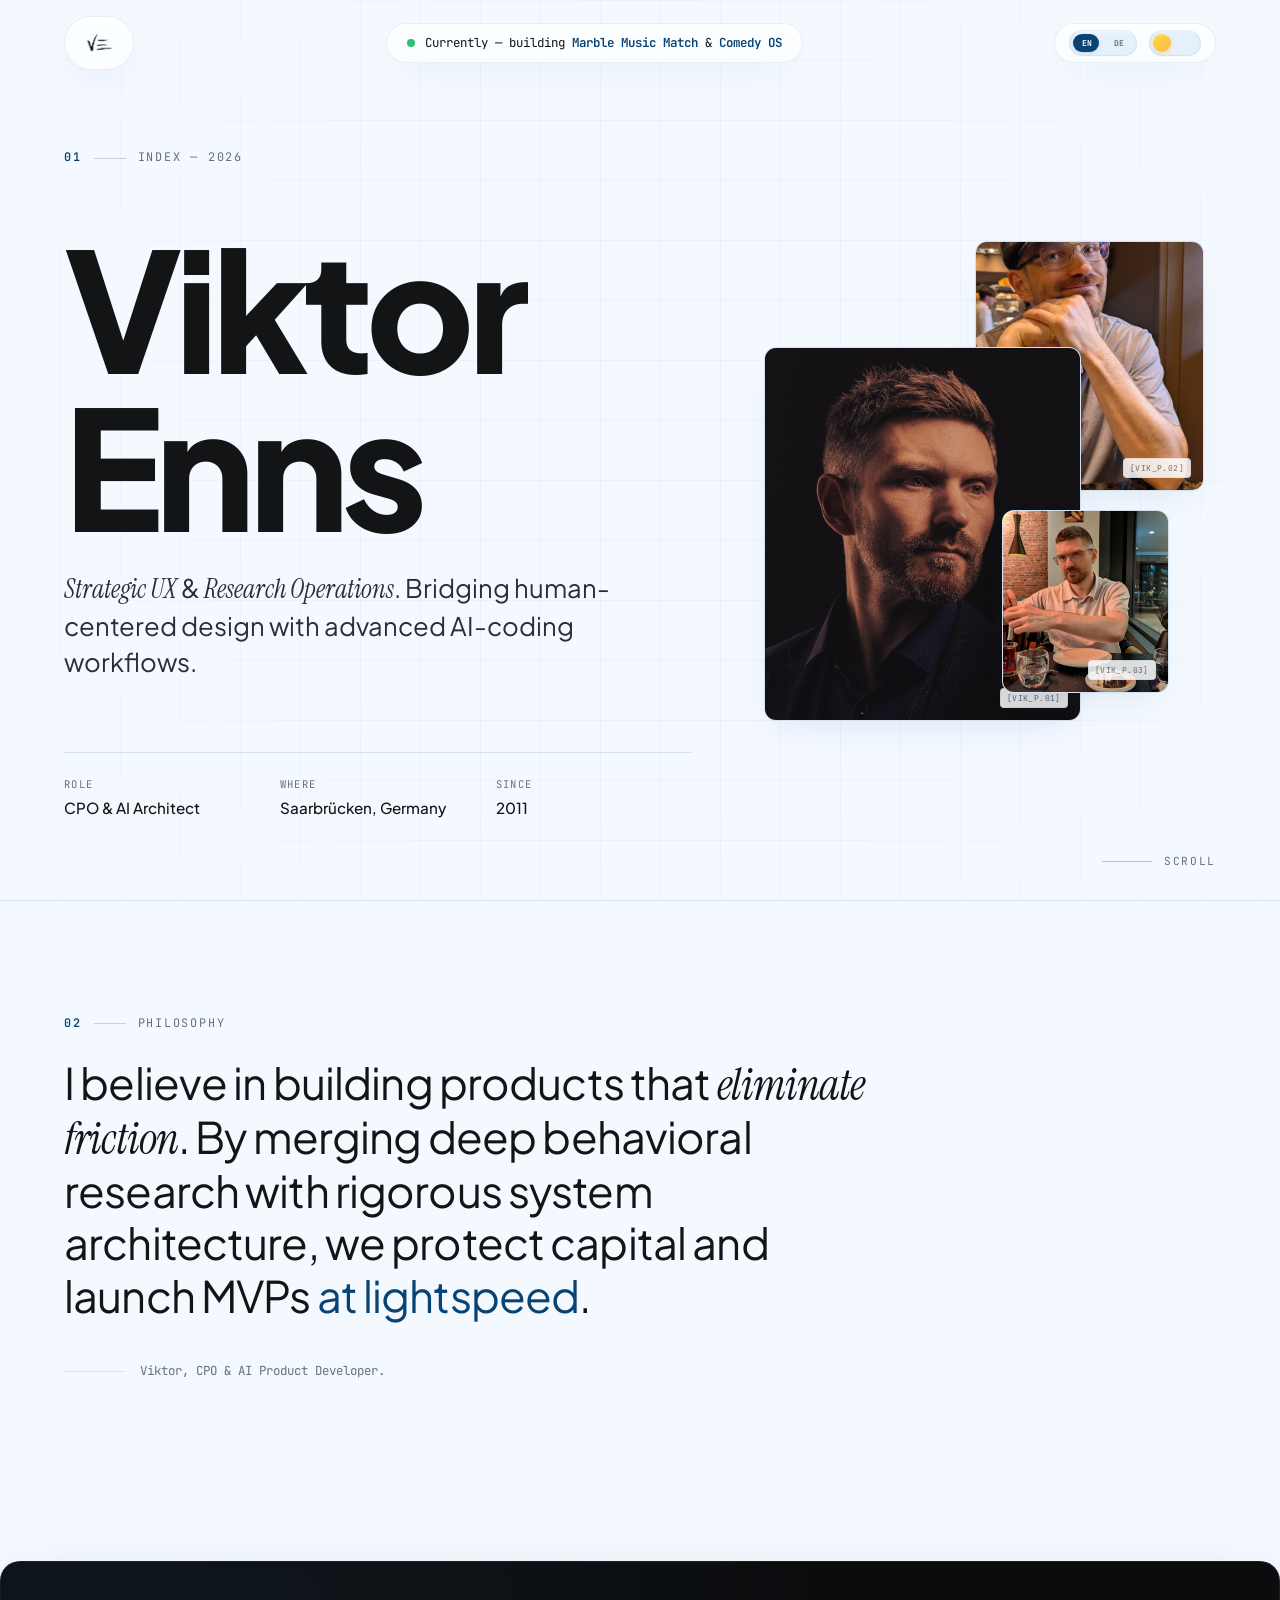
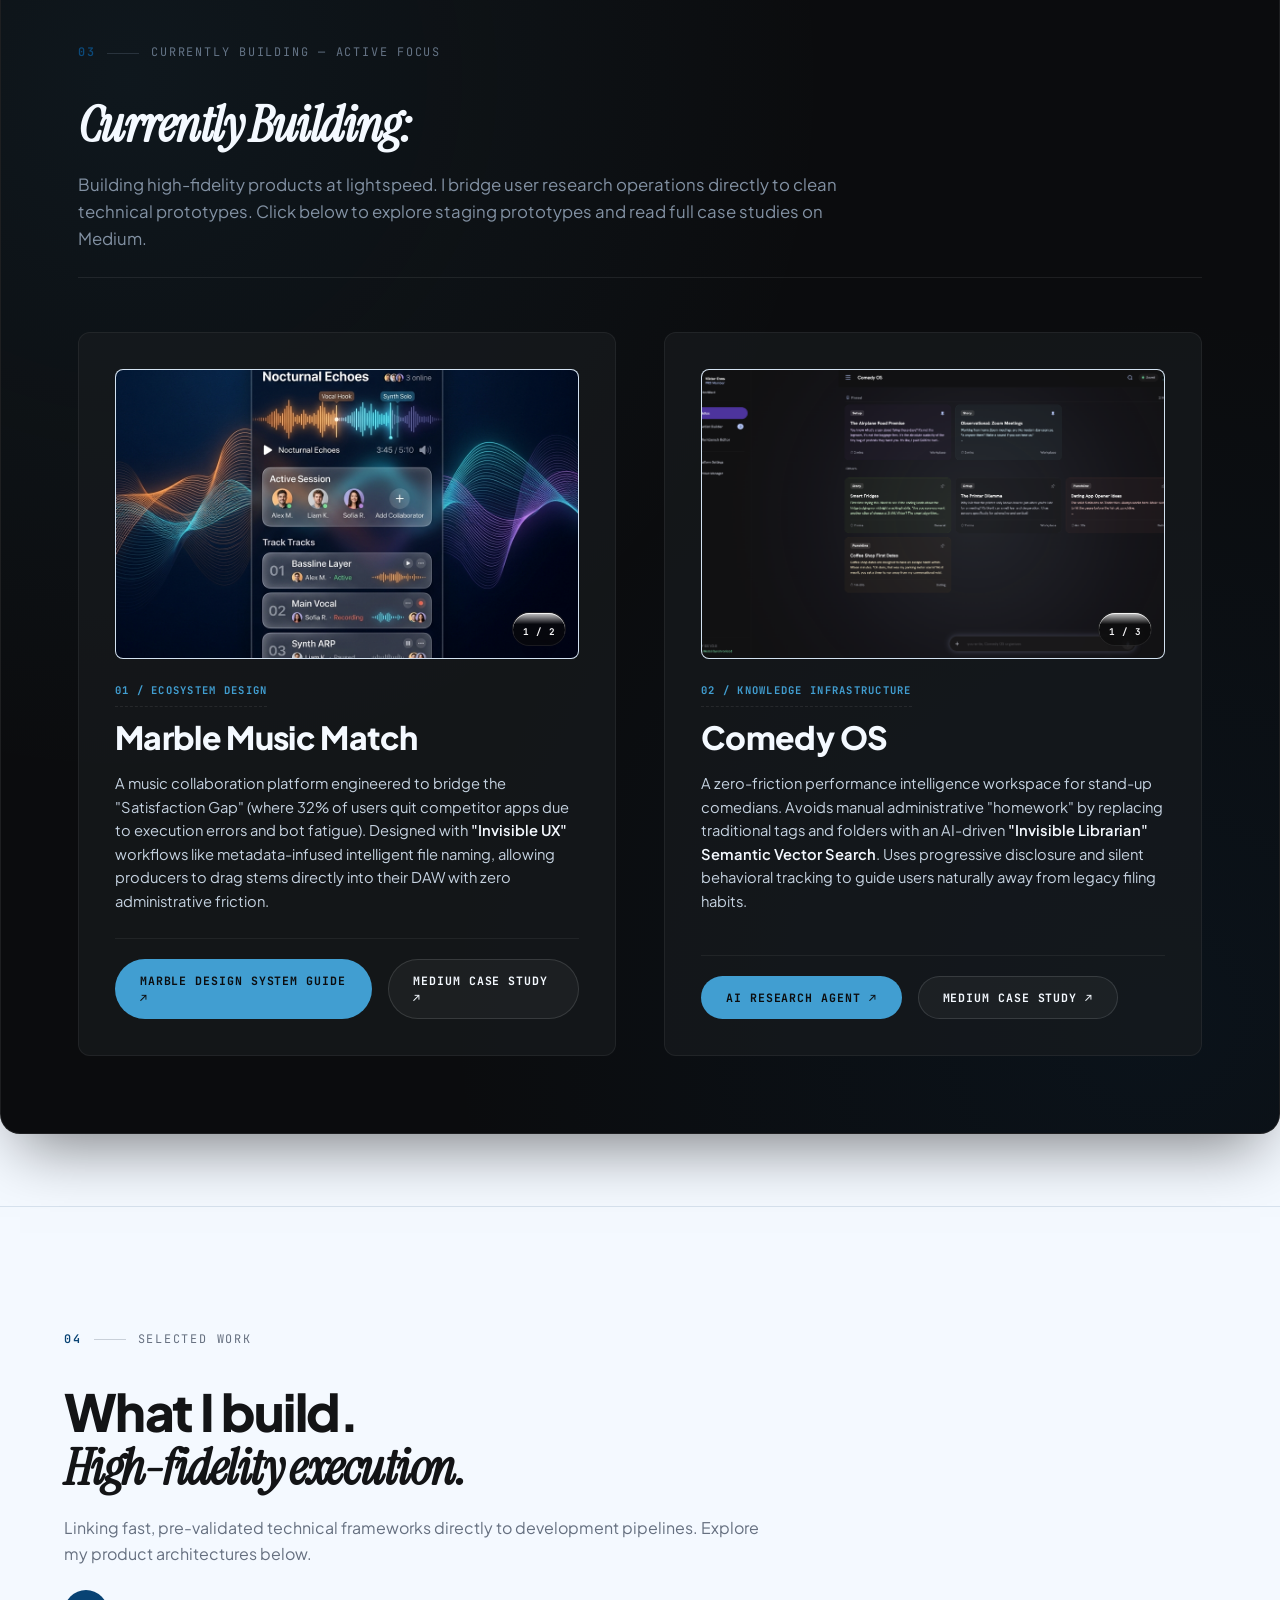
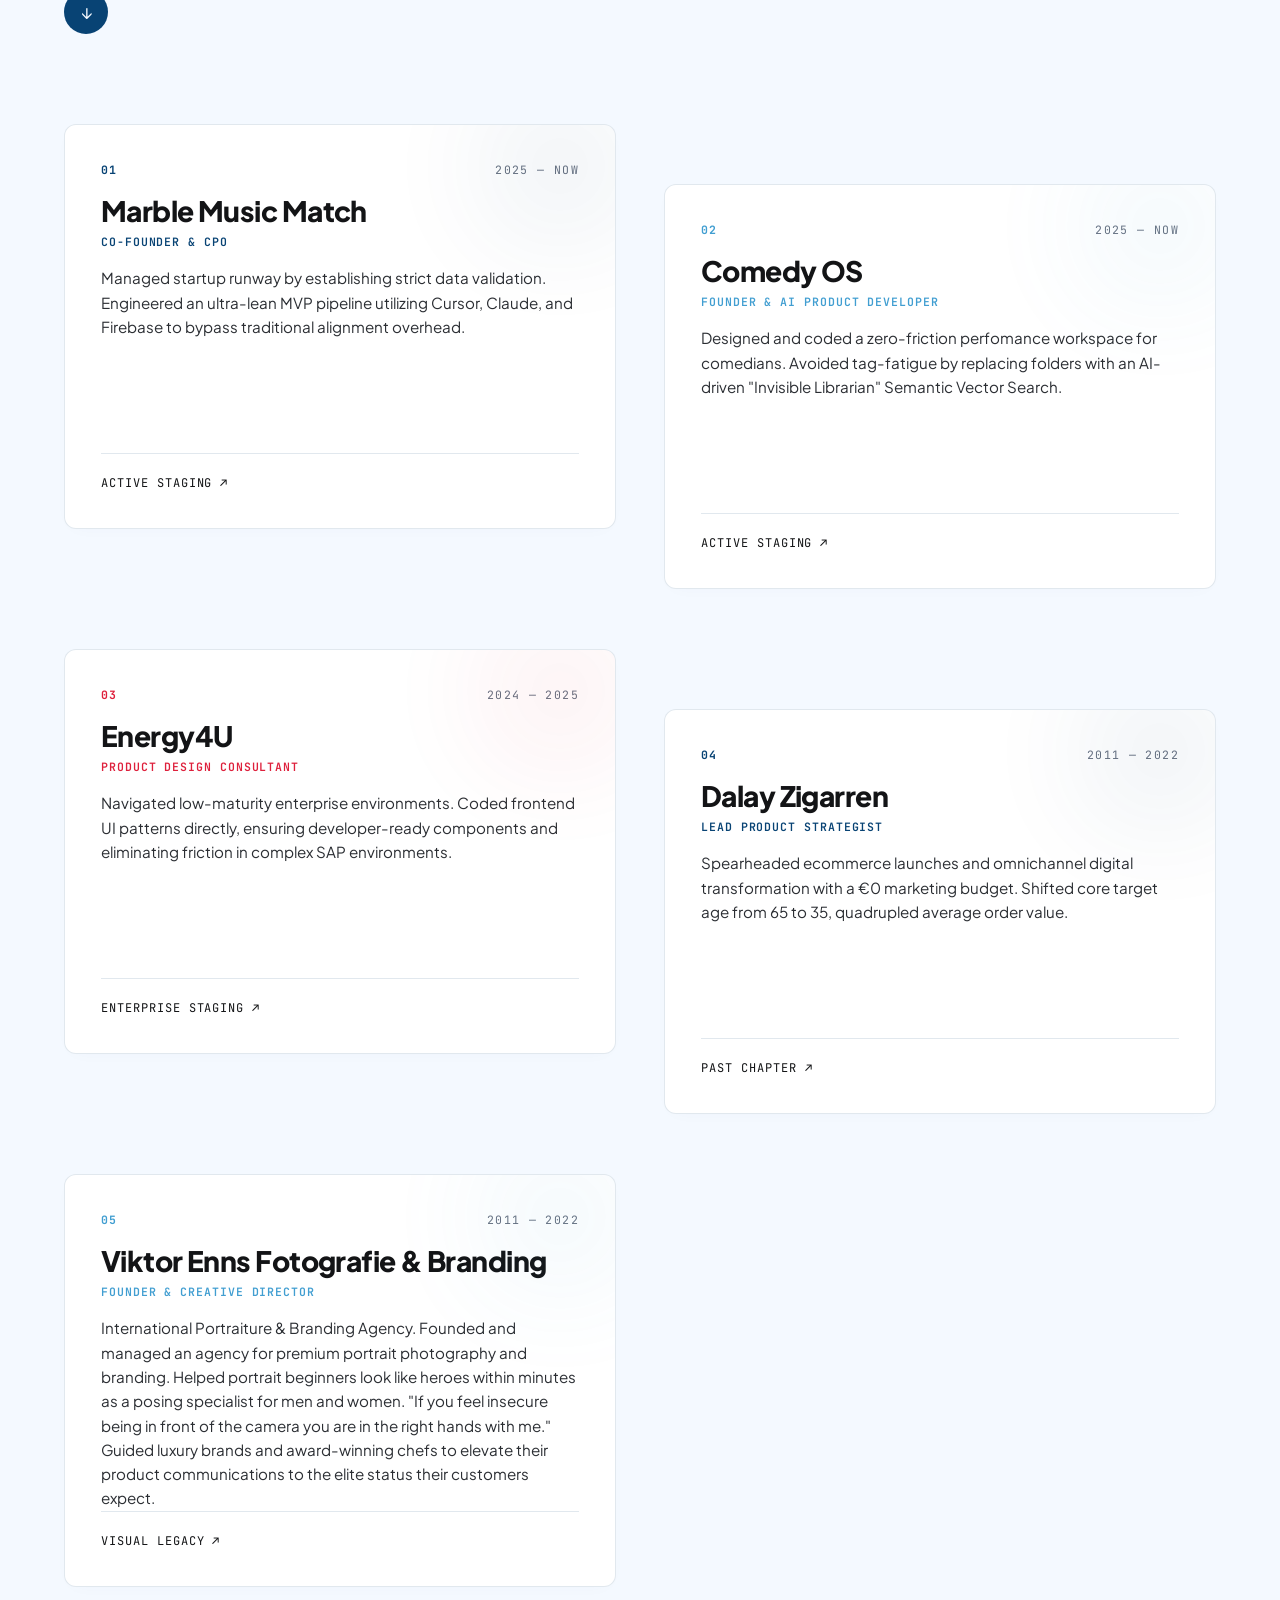
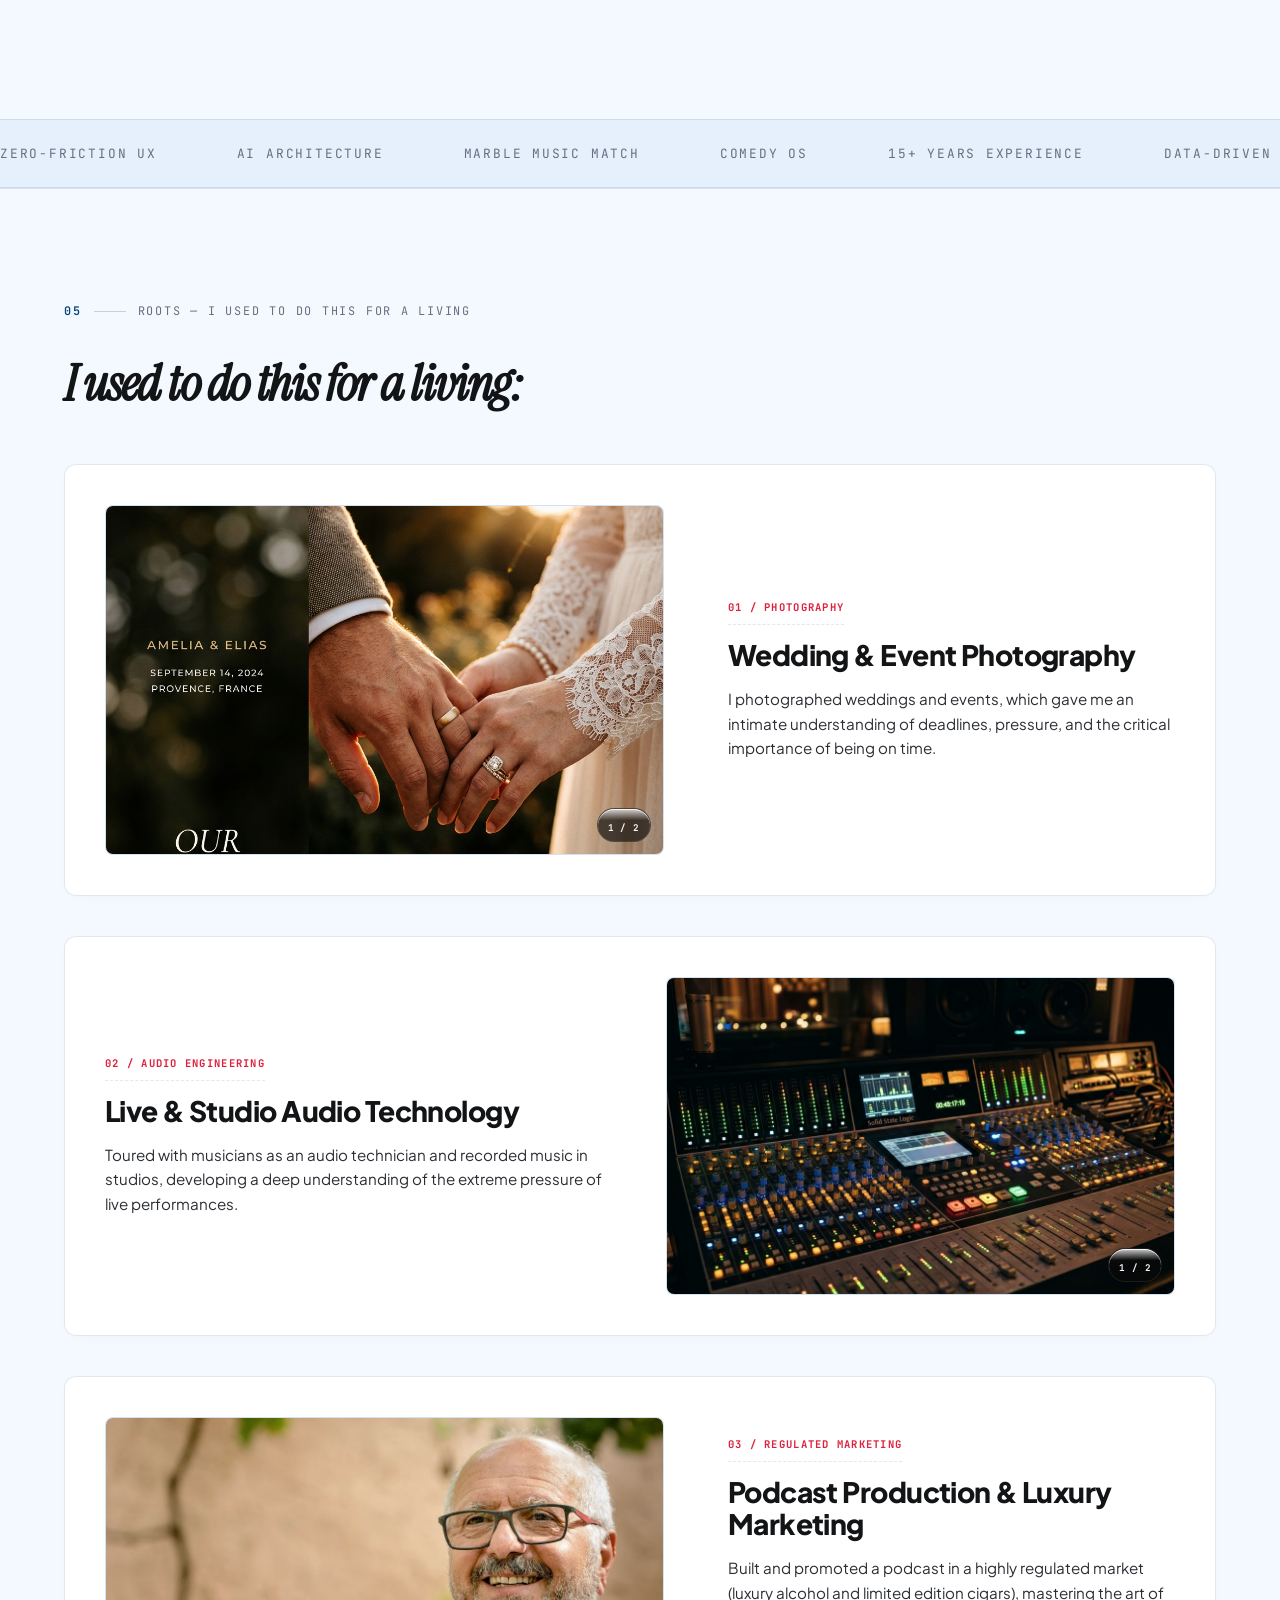
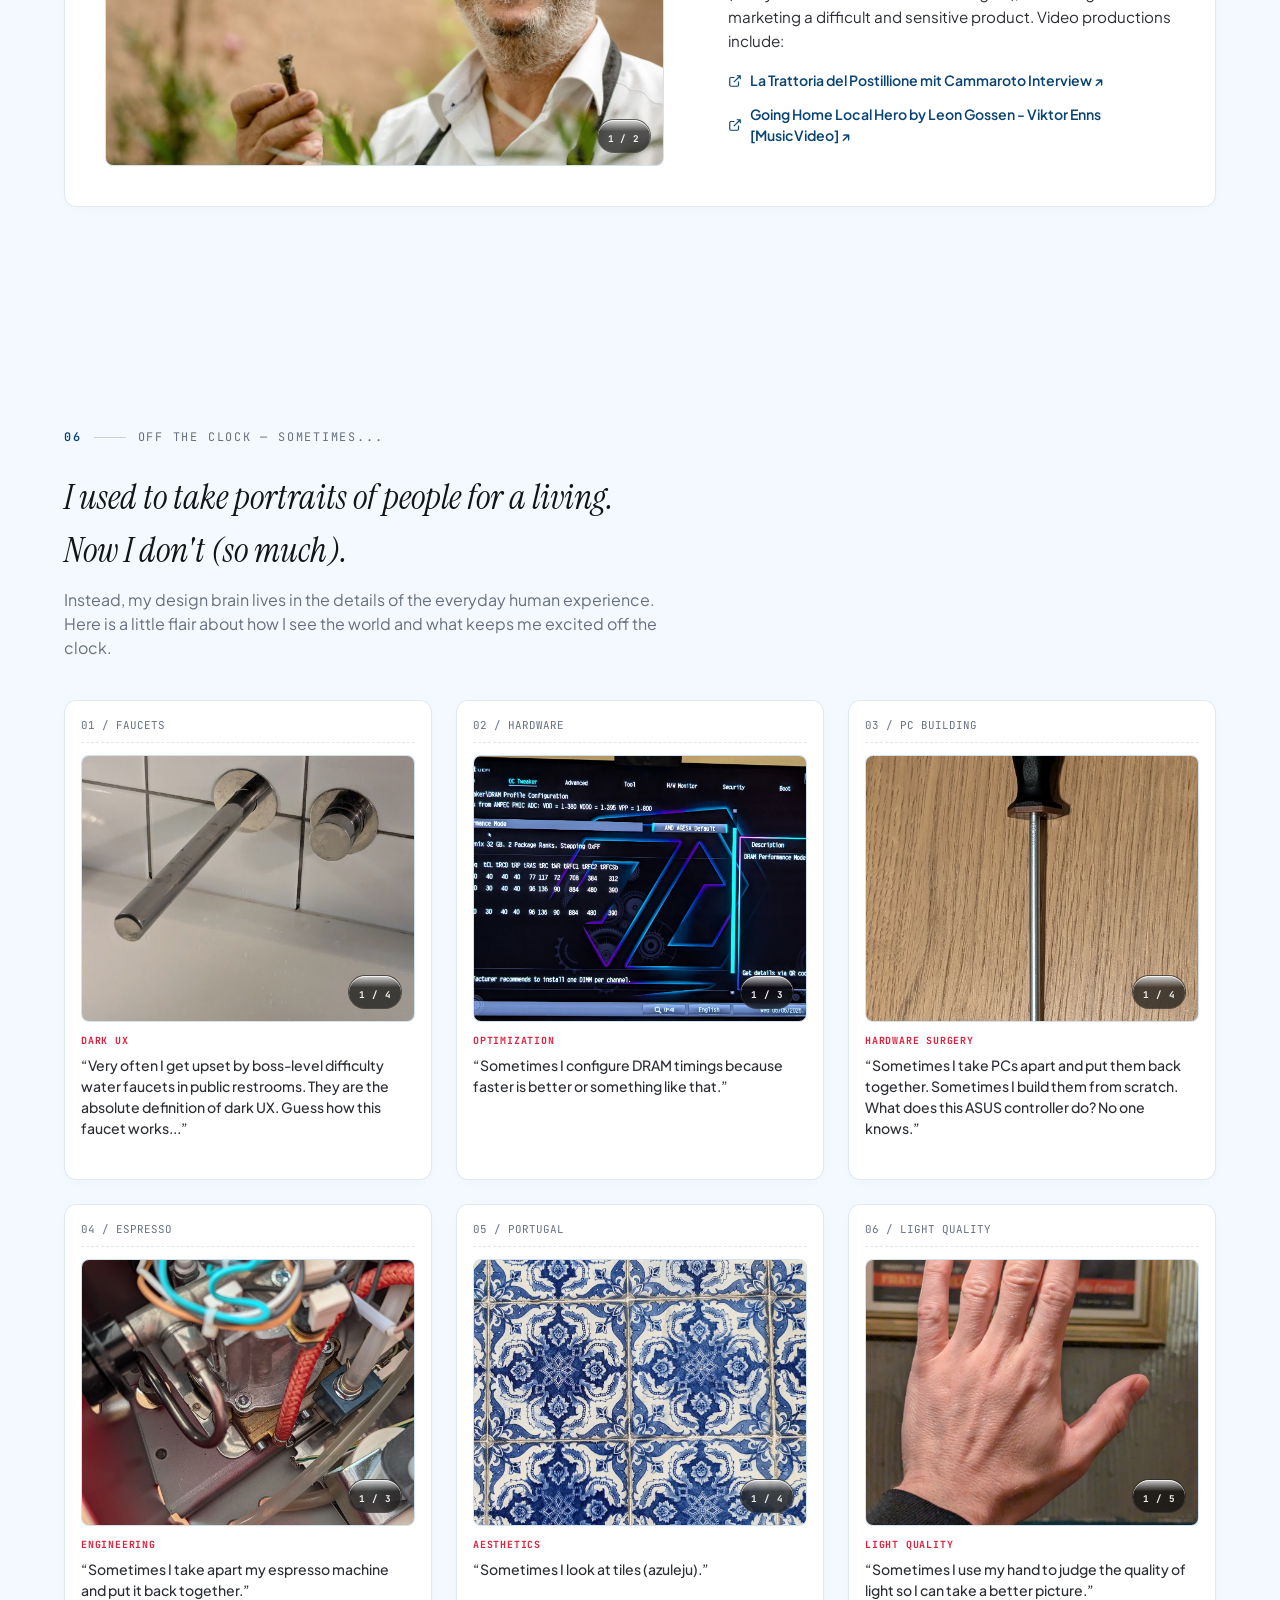
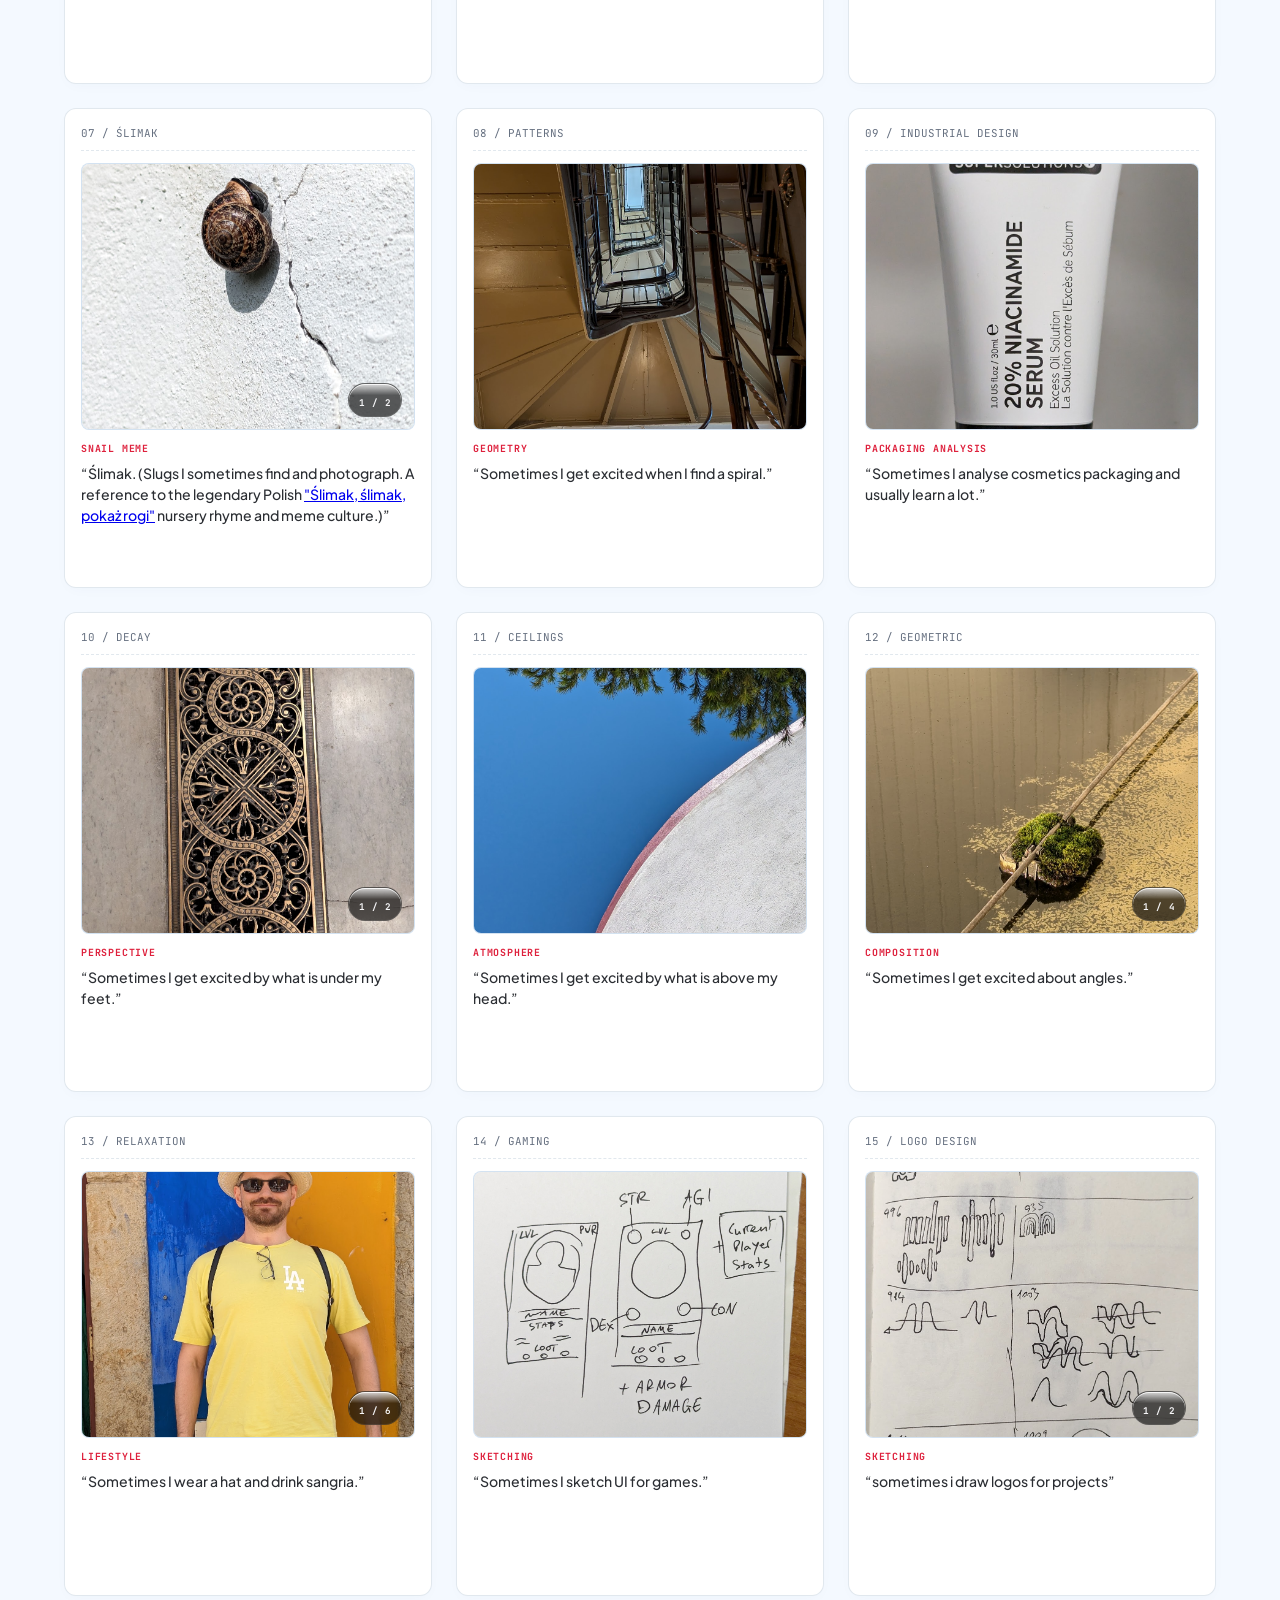
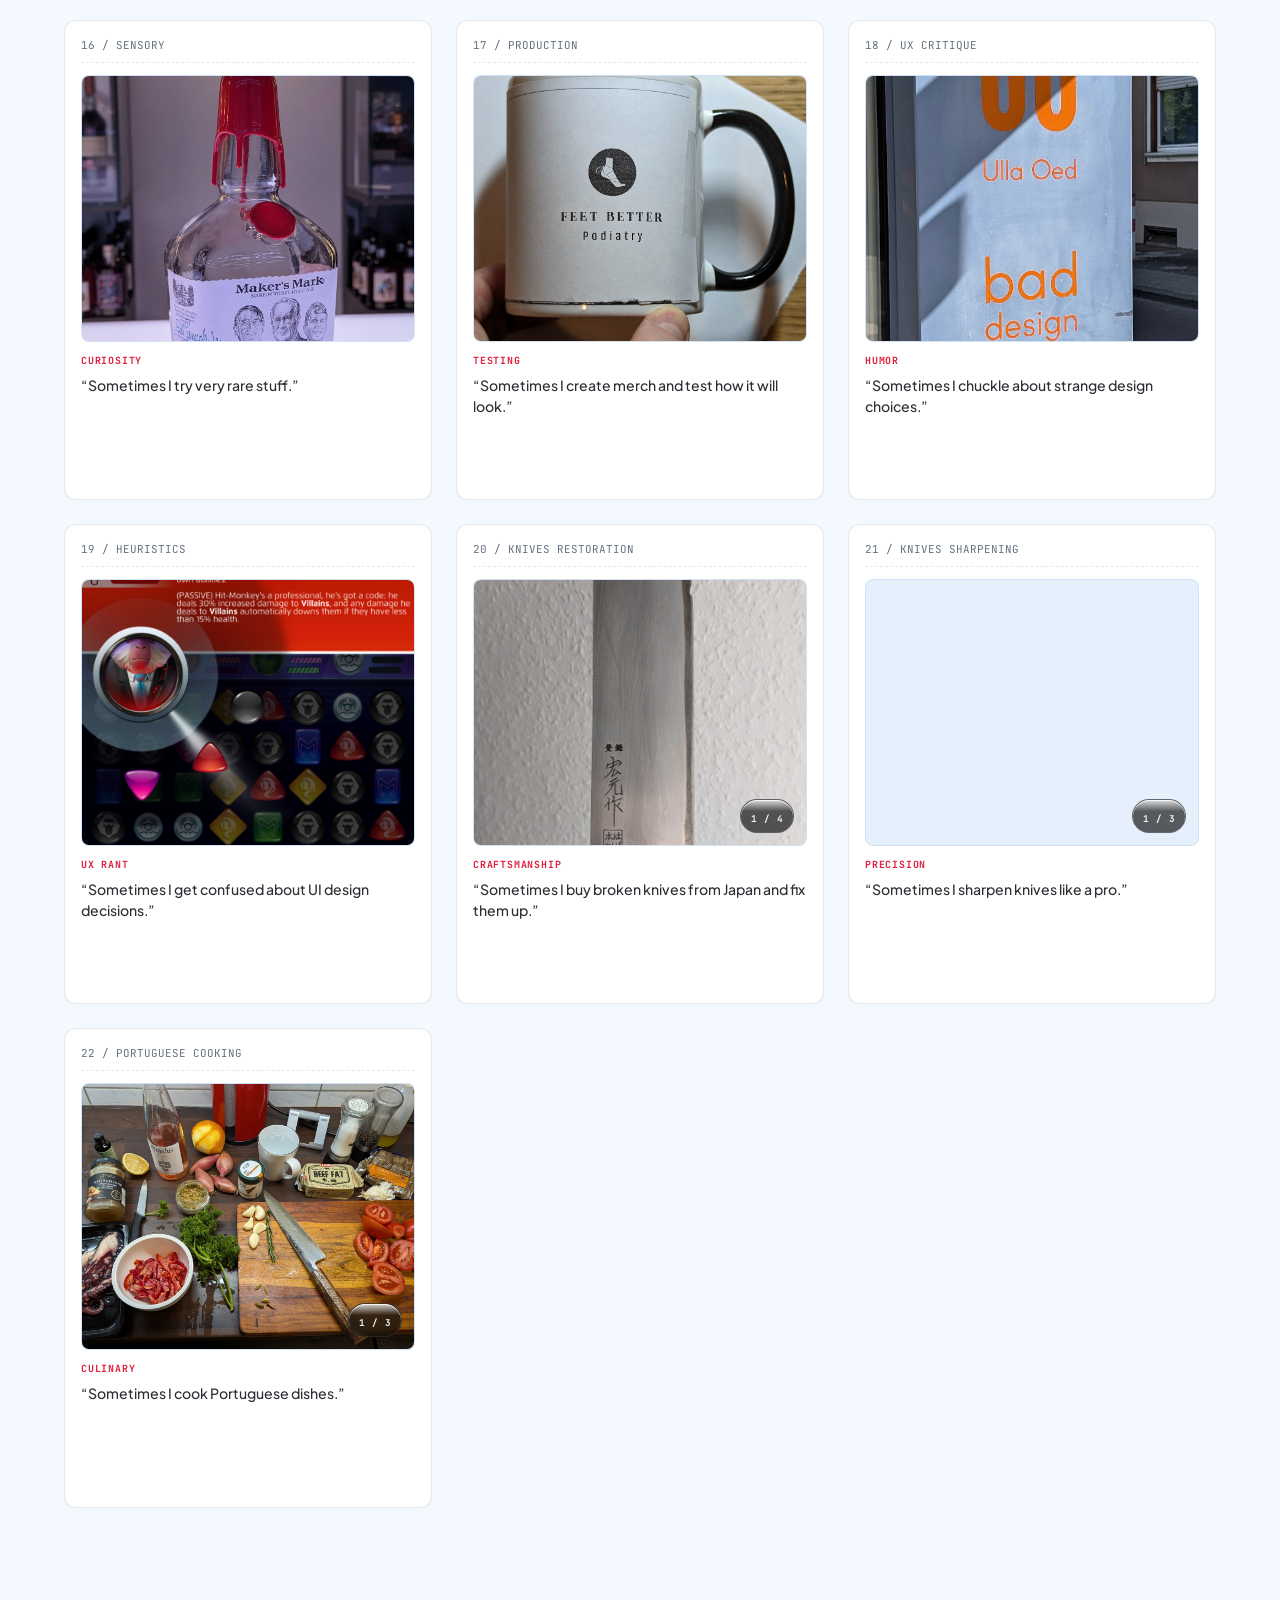
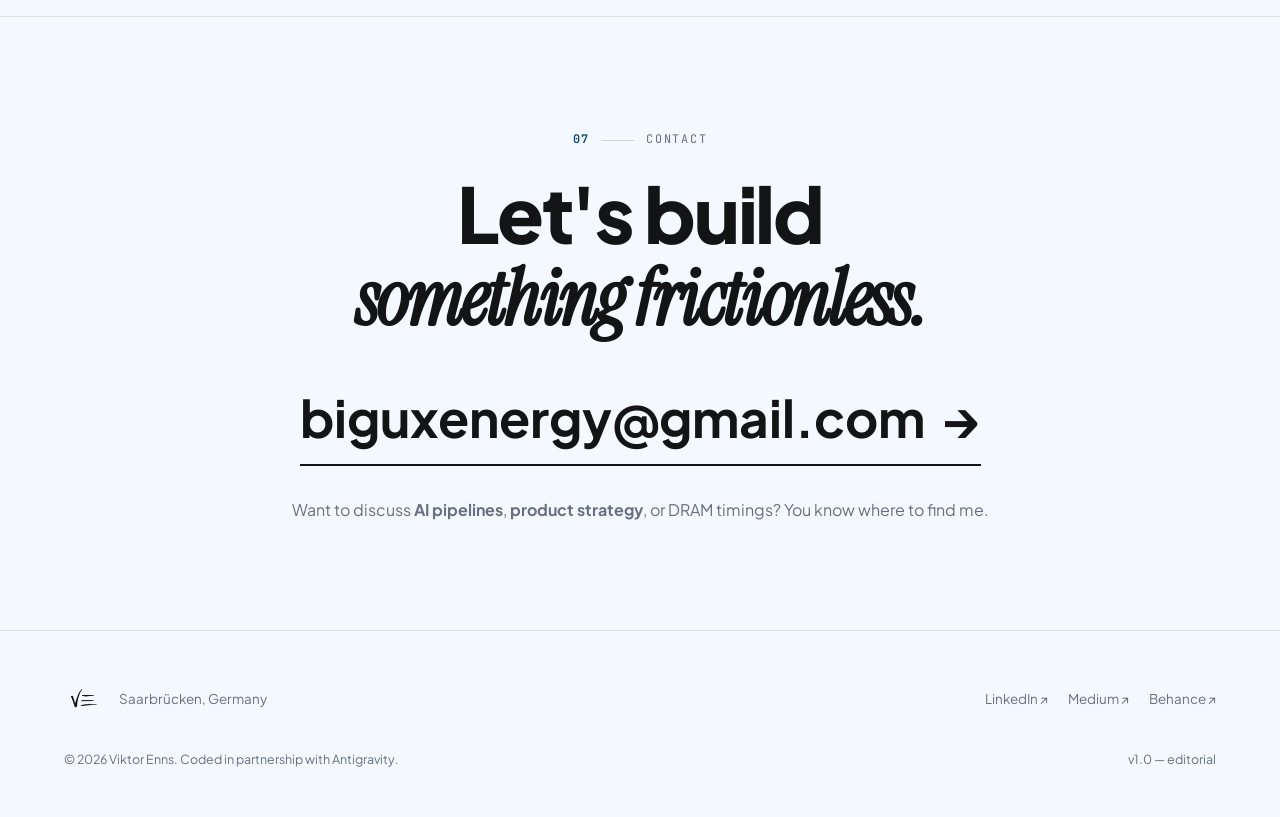
==== index.html @ febd8056 "feat: add Comedy OS UI previews, update Podcasting card, split gaming/logo cards, and configure resp" ====
<!DOCTYPE html>
<html lang="en" data-theme="light" data-lang="en">
<head>
    <meta charset="UTF-8">
    <meta name="viewport" content="width=device-width, initial-scale=1.0">

    <!-- SEO Best Practices -->
    <title>Viktor Enns — Senior Product Strategist & AI Architect</title>
    <meta name="title" content="Viktor Enns — Senior Product Strategist & AI Architect">
    <meta name="description" content="Viktor Enns — Co-founder & CPO of Marble Music Match, Founder of Comedy OS. Bridging human-centered design with advanced AI-coding workflows in Germany.">
    <meta name="keywords" content="Viktor Enns, Marble Music Match, Comedy OS, Product CPO, AI Architect, UX Research, Design Strategy, Saarbrücken">
    <meta name="author" content="Viktor Enns">
    <meta name="robots" content="index, follow">

    <!-- Canonical Link -->
    <link rel="canonical" href="https://viktorenns.dev/">

    <!-- Favicon -->
    <link rel="icon" type="image/png" href="assets/logo-light.png" media="(prefers-color-scheme: dark)">
    <link rel="icon" type="image/png" href="assets/logo-dark.png" media="(prefers-color-scheme: light)">

    <!-- Style sheets -->
    <link rel="stylesheet" href="styles.css">
    
    <script>
      (function(){
        // PERSIST THEME PREFERENCE
        var savedTheme = localStorage.getItem('theme');
        var systemTheme = (window.matchMedia && matchMedia('(prefers-color-scheme:dark)').matches) ? 'dark' : 'light';
        document.documentElement.setAttribute('data-theme', savedTheme || systemTheme);
        
        // PERSIST LANGUAGE PREFERENCE
        var savedLang = localStorage.getItem('lang') || 'en';
        document.documentElement.setAttribute('data-lang', savedLang);
      })();
    </script>
</head>
<body>
    <!-- Technical Design Blueprint Grid Layer -->
    <div class="bg-grid" aria-hidden="true"></div>

    <!-- Cursor Follow soft lighting -->
    <div class="cursor-light" aria-hidden="true"></div>

    <!-- Scroll Progress Indicator -->
    <div class="scroll-progress"></div>

    <!-- Top Navigation Header -->
    <nav class="top-nav" aria-label="Primary">
        <a href="#top" class="brand glass glass--pill" aria-label="Viktor Enns — back to top" id="nav-brand">
            <img src="assets/logo.png" alt="Viktor Enns Logo" class="brand-logo">
        </a>

        <a href="#currently-building" class="status-pill glass glass--pill" role="status" aria-live="polite" id="nav-status" style="text-decoration: none; cursor: pointer;">
            <span class="status-dot" aria-hidden="true"></span>
            <span class="status-text lang-en">Currently — building <em>Marble Music Match</em> &amp; <em>Comedy OS</em></span>
            <span class="status-text lang-de">Derzeit — Entwicklung von <em>Marble Music Match</em> &amp; <em>Comedy OS</em></span>
        </a>

        <div class="controls glass glass--pill">
            <!-- Language Toggle Switch -->
            <label class="lang-toggle-switch" aria-label="Toggle language EN DE">
                <input type="checkbox" id="lang-toggle">
                <span class="lang-slider">
                    <span class="lang-slider-en">EN</span>
                    <span class="lang-slider-de">DE</span>
                </span>
            </label>
            <!-- Theme Toggle Switch -->
            <label class="toggle-switch" aria-label="Toggle dark mode">
                <input type="checkbox" id="theme-toggle">
                <span class="slider"></span>
            </label>
        </div>
    </nav>

    <!-- Main Content wrapper -->
    <main id="main-content">

        <!-- ========== HERO SECTION ========== -->
        <section class="hero" id="top">
            <div class="hero-grid">
                <div class="hero-content">
                    <div class="hero-meta-top">
                        <span class="eyebrow" id="eyebrow-hero">
                            <span class="eyebrow-num">01</span>
                            <span class="eyebrow-line"></span>
                            <span class="lang-en">Index — 2026</span>
                            <span class="lang-de">Index — 2026</span>
                        </span>
                    </div>


                    <div class="hero-headline-wrap">
                        <h1 class="hero-name" aria-label="Viktor Enns">
                            <span class="word" data-word="Viktor">
                                <span class="char">V</span><span class="char">i</span><span class="char">k</span><span class="char">t</span><span class="char">o</span><span class="char">r</span>
                            </span>
                            <span class="word" data-word="Enns">
                                <span class="char">E</span><span class="char">n</span><span class="char">n</span><span class="char">s</span>
                            </span>
                        </h1>
                    </div>

                    <p class="hero-tagline">
                        <span class="lang-en"><span class="serif">Strategic UX</span> &amp; <span class="serif">Research Operations</span>. Bridging human-centered design with advanced AI-coding workflows.</span>
                        <span class="lang-de"><span class="serif">Strategische UX</span> &amp; <span class="serif">Research Operations</span>. Verbindung von nutzerzentriertem Design mit fortschrittlichen KI-Coding-Workflows.</span>
                    </p>

                    <div class="hero-meta-bottom">
                        <div class="hero-meta-item">
                            <span class="kicker lang-en">Role</span>
                            <span class="kicker lang-de">Rolle</span>
                            <span class="lang-en">CPO &amp; AI Architect</span>
                            <span class="lang-de">CPO &amp; KI-Architekt</span>
                        </div>
                        <div class="hero-meta-item">
                            <span class="kicker lang-en">Where</span>
                            <span class="kicker lang-de">Ort</span>
                            <span class="lang-en">Saarbrücken, Germany</span>
                            <span class="lang-de">Saarbrücken, Deutschland</span>
                        </div>
                        <div class="hero-meta-item">
                            <span class="kicker lang-en">Since</span>
                            <span class="kicker lang-de">Seit</span>
                            <span>2011</span>
                        </div>
                    </div>
                </div>

                <!-- Right Column: Staggered Asymmetrical Architectural Portrait Grid -->
                <div class="hero-portrait-container" aria-hidden="true">
                    <div class="portrait-frame portrait-frame--large" data-tag="[VIK_P.01]">
                        <img src="assets/portrait.jpg" alt="Viktor Enns Portrait">
                    </div>
                    <div class="portrait-frame portrait-frame--medium" data-tag="[VIK_P.02]">
                        <img src="assets/sometimes/viktor PXL_20260410_142503407.jpg" alt="Viktor Enns Photo">
                    </div>
                    <div class="portrait-frame portrait-frame--small" data-tag="[VIK_P.03]">
                        <img src="assets/sometimes/viktor PXL_20260515_202002574.jpg" alt="Viktor Enns Portrait Details">
                    </div>
                </div>

                <div class="scroll-cue" aria-hidden="true">
                    <span class="scroll-cue-line"></span>
                    <span class="scroll-cue-label lang-en">Scroll</span>
                    <span class="scroll-cue-label lang-de">Scrollen</span>
                </div>
            </div>
        </section>

        <!-- ========== MANIFESTO SECTION ========== -->
        <section class="manifesto" id="manifesto">
            <span class="eyebrow" id="eyebrow-manifesto">
                <span class="eyebrow-num">02</span>
                <span class="eyebrow-line"></span>
                <span class="lang-en">Philosophy</span>
                <span class="lang-de">Philosophie</span>
            </span>

            <p class="manifesto-text">
                <span class="lang-en">I believe in building products that <em class="serif">eliminate friction</em>. By merging deep behavioral research with rigorous system architecture, we protect capital and launch MVPs <span class="accent">at lightspeed</span>.</span>
                <span class="lang-de">Ich glaube daran, Produkte zu bauen, die <em class="serif">Reibung eliminieren</em>. Durch die Verschmelzung von tiefgehender Verhaltensforschung mit rigoroser Systemarchitektur schützen wir Kapital und bringen MVPs <span class="accent">in Lichtgeschwindigkeit</span> auf den Markt.</span>
            </p>

            <div class="manifesto-sig">
                <span class="sig-line"></span>
                <span class="lang-en">Viktor, CPO &amp; AI Product Developer.</span>
                <span class="lang-de">Viktor, CPO &amp; KI-Produktentwickler.</span>
            </div>
        </section>

        <!-- ========== CURRENTLY BUILDING SECTION ========== -->
        <section class="currently-building" id="currently-building">
            <span class="eyebrow" id="eyebrow-currently-building">
                <span class="eyebrow-num">03</span>
                <span class="eyebrow-line"></span>
                <span class="lang-en">Currently Building — Active Focus</span>
                <span class="lang-de">Derzeit in Entwicklung — Aktueller Fokus</span>
            </span>

            <div class="currently-building-header">
                <h2 class="serif section-title">
                    <span class="lang-en">Currently Building:</span>
                    <span class="lang-de">Aktuelle Projekte:</span>
                </h2>
                <p class="muted section-sub lang-en">Building high-fidelity products at lightspeed. I bridge user research operations directly to clean technical prototypes. Click below to explore staging prototypes and read full case studies on Medium.</p>
                <p class="muted section-sub lang-de">Entwicklung von High-Fidelity-Produkten in Lichtgeschwindigkeit. Ich schlage die Brücke von Research Operations direkt zu sauberen technischen Prototypen. Entdecken Sie Staging-Prototypen und lesen Sie vollständige Fallstudien auf Medium.</p>
            </div>

            <div class="currently-cards-container">
                <!-- Card 1: Marble Music Match -->
                <div class="currently-card" style="--card-glow-color: rgba(65, 158, 209, 0.25);">
                    <div class="currently-card-visual">
                        <div class="sometimes-card-photo-wrap">
                            <div class="sometimes-card-carousel">
                                <div class="carousel-slide">
                                    <img src="assets/placeholder_marble_app.png" alt="Marble Music Match Mobile UI Mockup" loading="lazy">
                                </div>
                                <div class="carousel-slide">
                                    <img src="assets/placeholder_marble_producer.png" alt="Music Producer in Recording Studio" loading="lazy">
                                </div>
                            </div>
                            <div class="carousel-badge glass glass--pill"><span>1 / 2</span></div>
                        </div>
                    </div>
                    <div class="currently-card-info">
                        <span class="currently-card-kicker">01 / ECOSYSTEM DESIGN</span>
                        <h3 class="currently-card-title">Marble Music Match</h3>
                        <p class="currently-card-desc lang-en">
                            A music collaboration platform engineered to bridge the "Satisfaction Gap" (where 32% of users quit competitor apps due to execution errors and bot fatigue). Designed with <strong>"Invisible UX"</strong> workflows like metadata-infused intelligent file naming, allowing producers to drag stems directly into their DAW with zero administrative friction.
                        </p>
                        <p class="currently-card-desc lang-de">
                            Eine Musik-Kollaborationsplattform, die entwickelt wurde, um die „Zufriedenheitslücke“ zu schließen (bei der 32 % der Nutzer Konkurrenz-Apps wegen technischer Reibung verlassen). Konzipiert mit <strong>„Invisible UX“</strong>-Workflows wie einer intelligenten Datei-Benennung, damit Produzenten Stems ohne administrativen Aufwand direkt in ihre DAW ziehen können.
                        </p>
                        <div class="currently-card-actions">
                            <a href="https://marbledesignsystem2026.biguxenergy.workers.dev/" target="_blank" rel="noopener" class="proj-btn proj-btn-primary">
                                <span class="lang-en">Marble Design System Guide ↗</span>
                                <span class="lang-de">Marble Design System Guide ↗</span>
                            </a>
                            <a href="https://medium.com/@viktorenns/marble-music-match-invisible-ux" target="_blank" rel="noopener" class="proj-btn proj-btn-secondary">
                                <span class="lang-en">Medium Case Study ↗</span>
                                <span class="lang-de">Medium Fallstudie ↗</span>
                            </a>
                        </div>
                    </div>
                </div>

                <!-- Card 2: Comedy OS -->
                <div class="currently-card" style="--card-glow-color: rgba(8, 67, 116, 0.25);">
                    <div class="currently-card-visual">
                        <div class="sometimes-card-photo-wrap" onclick="openLightbox('[&quot;comedy_os_notes.png&quot;, &quot;comedy_os_setlist.png&quot;, &quot;comedy_os_workbench.png&quot;]', 'Previews', 'Vorschau', 'Comedy OS UI Previews', 'Comedy OS UI-Vorschau', 'Current state of the Comedy OS user interface, showing the Notes view, the Setlist Builder, and the Repertoire Dashboard.', 'Aktueller Stand der Comedy OS Benutzeroberfläche, bestehend aus der Notizen-Ansicht, dem Setlist-Builder und dem Repertoire-Dashboard.', 'COMEDY OS PREVIEWS')" style="cursor: pointer;">
                            <div class="sometimes-card-carousel">
                                <div class="carousel-slide">
                                    <img src="assets/sometimes/comedy_os_notes.png" alt="Comedy OS Notes View - Current UI State" loading="lazy">
                                </div>
                                <div class="carousel-slide">
                                    <img src="assets/sometimes/comedy_os_setlist.png" alt="Comedy OS Setlist Builder View - Current UI State" loading="lazy">
                                </div>
                                <div class="carousel-slide">
                                    <img src="assets/sometimes/comedy_os_workbench.png" alt="Comedy OS Repertoire Dashboard - Current UI State" loading="lazy">
                                </div>
                            </div>
                            <div class="carousel-badge glass glass--pill"><span>1 / 3</span></div>
                        </div>
                    </div>
                    <div class="currently-card-info">
                        <span class="currently-card-kicker">02 / KNOWLEDGE INFRASTRUCTURE</span>
                        <h3 class="currently-card-title">Comedy OS</h3>
                        <p class="currently-card-desc lang-en">
                            A zero-friction performance intelligence workspace for stand-up comedians. Avoids manual administrative "homework" by replacing traditional tags and folders with an AI-driven <strong>"Invisible Librarian" Semantic Vector Search</strong>. Uses progressive disclosure and silent behavioral tracking to guide users naturally away from legacy filing habits.
                        </p>
                        <p class="currently-card-desc lang-de">
                            Ein reibungsloser Workspace für Stand-up-Comedians. Vermeidet manuellen Aufwand durch Ersetzen traditioneller Tags und Ordner durch eine KI-gestützte <strong>semantische Vektorsuche („Invisible Librarian“)</strong>. Nutzt Progressive Disclosure, um Nutzer sanft von alten Ablagegewohnheiten wegzuführen.
                        </p>
                        <div class="currently-card-actions">
                            <a href="https://aistudio.google.com/comedy-research-agent" target="_blank" rel="noopener" class="proj-btn proj-btn-primary">
                                <span class="lang-en">AI Research Agent ↗</span>
                                <span class="lang-de">KI Research Agent ↗</span>
                            </a>
                            <a href="https://medium.com/@viktorenns/killing-the-tag-designing-invisible-organization-for-comedy-os-8bdc027000e4" target="_blank" rel="noopener" class="proj-btn proj-btn-secondary">
                                <span class="lang-en">Medium Case Study ↗</span>
                                <span class="lang-de">Medium Fallstudie ↗</span>
                            </a>
                        </div>
                    </div>
                </div>
            </div>
        </section>

        <!-- ========== SELECTED WORK SECTION ========== -->
        <section class="work-pin" id="work" aria-label="Selected work">
            <div class="work-sticky">
                <div class="work-track">
                    <div class="work-intro">
                        <span class="eyebrow">
                            <span class="eyebrow-num">04</span>
                            <span class="eyebrow-line"></span>
                            <span class="lang-en">Selected Work</span>
                            <span class="lang-de">Ausgewählte Arbeiten</span>
                        </span>
                        <h2 class="work-headline">
                            <span class="lang-en">What I build.<br><span class="serif">High-fidelity execution.</span></span>
                            <span class="lang-de">Was ich baue.<br><span class="serif">High-Fidelity-Ausführung.</span></span>
                        </h2>
                        <p class="work-sub lang-en">Linking fast, pre-validated technical frameworks directly to development pipelines. Explore my product architectures below.</p>
                        <p class="work-sub lang-de">Direkte Anbindung schneller, vorvalidierter technischer Frameworks an Entwicklungspipelines. Entdecken Sie meine Produkt-Architekturen unten.</p>
                        <div class="work-arrow" aria-hidden="true">
                            <span>↓</span>
                        </div>
                    </div>

                    <!-- CARD 1: Marble Music Match -->
                    <article class="work-card" style="--card-accent: #084374;">
                        <header class="work-card-head">
                            <span class="work-num">01</span>
                            <span class="work-period lang-en">2025 — Now</span>
                            <span class="work-period lang-de">2025 — Jetzt</span>
                        </header>
                        <div>
                            <h3 class="work-name">Marble Music Match</h3>
                            <p class="work-role lang-en">Co-Founder &amp; CPO</p>
                            <p class="work-role lang-de">Mitgründer &amp; CPO</p>
                            <p class="work-desc lang-en">
                                Managed startup runway by establishing strict data validation. Engineered an ultra-lean MVP pipeline utilizing Cursor, Claude, and Firebase to bypass traditional alignment overhead.
                            </p>
                            <p class="work-desc lang-de">
                                Sicherung der Startup-Runway durch Etablierung strikter Datenvalidierung. Entwicklung einer ultra-schlanken MVP-Pipeline mit Cursor, Claude und Firebase zur Umgehung traditioneller Abstimmungs-Overheads.
                            </p>
                        </div>
                        <span class="work-link lang-en">Active Staging <span class="arrow">↗</span></span>
                        <span class="work-link lang-de">Aktives Staging <span class="arrow">↗</span></span>
                    </article>

                    <!-- CARD 2: Comedy OS -->
                    <article class="work-card" style="--card-accent: #419ED1;">
                        <header class="work-card-head">
                            <span class="work-num">02</span>
                            <span class="work-period lang-en">2025 — Now</span>
                            <span class="work-period lang-de">2025 — Jetzt</span>
                        </header>
                        <div>
                            <h3 class="work-name">Comedy OS</h3>
                            <p class="work-role lang-en">Founder &amp; AI Product Developer</p>
                            <p class="work-role lang-de">Gründer &amp; KI-Produktentwickler</p>
                            <p class="work-desc lang-en">
                                Designed and coded a zero-friction perfomance workspace for comedians. Avoided tag-fatigue by replacing folders with an AI-driven "Invisible Librarian" Semantic Vector Search.
                            </p>
                            <p class="work-desc lang-de">
                                Konzeption und Programmierung eines reibungslosen Performance-Workspaces für Comedians. Vermeidung von Tag-Müdigkeit durch Ersetzung von Ordnern durch eine KI-gestützte semantische Vektorsuche („Invisible Librarian“).
                            </p>
                        </div>
                        <span class="work-link lang-en">Active Staging <span class="arrow">↗</span></span>
                        <span class="work-link lang-de">Aktives Staging <span class="arrow">↗</span></span>
                    </article>

                    <!-- CARD 3: Energy4U -->
                    <article class="work-card" style="--card-accent: #DE203C;">
                        <header class="work-card-head">
                            <span class="work-num">03</span>
                            <span class="work-period">2024 — 2025</span>
                        </header>
                        <div>
                            <h3 class="work-name">Energy4U</h3>
                            <p class="work-role lang-en">Product Design Consultant</p>
                            <p class="work-role lang-de">Berater für Produktdesign</p>
                            <p class="work-desc lang-en">
                                Navigated low-maturity enterprise environments. Coded frontend UI patterns directly, ensuring developer-ready components and eliminating friction in complex SAP environments.
                            </p>
                            <p class="work-desc lang-de">
                                Navigation in Enterprise-Umgebungen mit geringem Reifegrad. Direkte Programmierung von Frontend-UI-Patterns zur Bereitstellung entwicklerfertiger Komponenten und Eliminierung von Reibung in komplexen SAP-Landschaften.
                            </p>
                        </div>
                        <span class="work-link lang-en">Enterprise Staging <span class="arrow">↗</span></span>
                        <span class="work-link lang-de">Enterprise Staging <span class="arrow">↗</span></span>
                    </article>

                    <!-- CARD 4: Dalay Zigarren -->
                    <article class="work-card" style="--card-accent: #084374;">
                        <header class="work-card-head">
                            <span class="work-num">04</span>
                            <span class="work-period">2011 — 2022</span>
                        </header>
                        <div>
                            <h3 class="work-name">Dalay Zigarren</h3>
                            <p class="work-role lang-en">Lead Product Strategist</p>
                            <p class="work-role lang-de">Leitender Produktstratege</p>
                            <p class="work-desc lang-en">
                                Spearheaded ecommerce launches and omnichannel digital transformation with a €0 marketing budget. Shifted core target age from 65 to 35, quadrupled average order value.
                            </p>
                            <p class="work-desc lang-de">
                                Federführung bei E-Commerce-Launches und Omnichannel-Digitalisierung mit 0 € Marketingbudget. Verjüngung des Kern-Zielgruppenalters von 65 auf 35 Jahre, Vervierfachung des durchschnittlichen Bestellwerts.
                            </p>
                        </div>
                        <span class="work-link lang-en">Past Chapter <span class="arrow">↗</span></span>
                        <span class="work-link lang-de">Vergangenes Kapitel <span class="arrow">↗</span></span>
                    </article>

                    <!-- CARD 5: Viktor Enns Fotografie & Branding -->
                    <article class="work-card" style="--card-accent: #419ED1;">
                        <header class="work-card-head">
                            <span class="work-num">05</span>
                            <span class="work-period">2011 — 2022</span>
                        </header>
                        <div>
                            <h3 class="work-name">Viktor Enns Fotografie &amp; Branding</h3>
                            <p class="work-role lang-en">Founder &amp; Creative Director</p>
                            <p class="work-role lang-de">Gründer &amp; Creative Director</p>
                            <p class="work-desc lang-en">
                                International Portraiture &amp; Branding Agency. Founded and managed an agency for premium portrait photography and branding. Helped portrait beginners look like heroes within minutes as a posing specialist for men and women. "If you feel insecure being in front of the camera you are in the right hands with me." Guided luxury brands and award-winning chefs to elevate their product communications to the elite status their customers expect.
                            </p>
                            <p class="work-desc lang-de">
                                Internationale Agentur für Porträt &amp; Branding. Gründung und Leitung einer Agentur für Premium-Porträtfotografie und Branding. Unterstützung von Porträt-Anfängern, innerhalb weniger Minuten wie Helden auszusehen – als Posing-Spezialist für Männer und Frauen. „Wenn Sie sich vor der Kamera unsicher fühlen, sind Sie bei mir in den besten Händen.“ Begleitung von Luxusmarken und preisgekrönten Köchen bei der Aufwertung ihrer Produktkommunikation auf das von ihren Kunden erwartete Statusniveau.
                            </p>
                        </div>
                        <span class="work-link lang-en">Visual Legacy <span class="arrow">↗</span></span>
                        <span class="work-link lang-de">Visuelles Erbe <span class="arrow">↗</span></span>
                    </article>
                </div>
            </div>
        </section>

        <!-- ========== MARQUEE SECTION ========== -->
        <section class="marquee" aria-hidden="true">
            <div class="marquee-track">
                <!-- EN -->
                <span class="lang-en">Zero-Friction UX</span><span class="m-dot lang-en"></span>
                <span class="lang-en">AI Architecture</span><span class="m-dot lang-en"></span>
                <span class="lang-en">Marble Music Match</span><span class="m-dot lang-en"></span>
                <span class="lang-en">Comedy OS</span><span class="m-dot lang-en"></span>
                <span class="lang-en">15+ Years Experience</span><span class="m-dot lang-en"></span>
                <span class="lang-en">Data-Driven Strategy</span><span class="m-dot lang-en"></span>
                
                <!-- DE -->
                <span class="lang-de">Reibungslose UX</span><span class="m-dot lang-de"></span>
                <span class="lang-de">KI-Architektur</span><span class="m-dot lang-de"></span>
                <span class="lang-de">Marble Music Match</span><span class="m-dot lang-de"></span>
                <span class="lang-de">Comedy OS</span><span class="m-dot lang-de"></span>
                <span class="lang-de">15+ Jahre Erfahrung</span><span class="m-dot lang-de"></span>
                <span class="lang-de">Datengestützte Strategie</span><span class="m-dot lang-de"></span>

                <!-- Duplicate Loop EN -->
                <span class="lang-en">Zero-Friction UX</span><span class="m-dot lang-en"></span>
                <span class="lang-en">AI Architecture</span><span class="m-dot lang-en"></span>
                <span class="lang-en">Marble Music Match</span><span class="m-dot lang-en"></span>
                <span class="lang-en">Comedy OS</span><span class="m-dot lang-en"></span>
                <span class="lang-en">15+ Years Experience</span><span class="m-dot lang-en"></span>
                <span class="lang-en">Data-Driven Strategy</span><span class="m-dot lang-en"></span>

                <!-- Duplicate Loop DE -->
                <span class="lang-de">Reibungslose UX</span><span class="m-dot lang-de"></span>
                <span class="lang-de">KI-Architektur</span><span class="m-dot lang-de"></span>
                <span class="lang-de">Marble Music Match</span><span class="m-dot lang-de"></span>
                <span class="lang-de">Comedy OS</span><span class="m-dot lang-de"></span>
                <span class="lang-de">15+ Jahre Erfahrung</span><span class="m-dot lang-de"></span>
                <span class="lang-de">Datengestützte Strategie</span><span class="m-dot lang-de"></span>
            </div>
        </section>

        <!-- ========== PAST PROFESSIONS SECTION ========== -->
        <section class="past-professions" id="past-professions">
            <span class="eyebrow" id="eyebrow-past-professions">
                <span class="eyebrow-num">05</span>
                <span class="eyebrow-line"></span>
                <span class="lang-en">Roots — I Used to Do This For a Living</span>
                <span class="lang-de">Wurzeln — Das habe ich früher beruflich gemacht</span>
            </span>

            <div class="past-professions-header">
                <h2 class="serif section-title">
                    <span class="lang-en">I used to do this for a living:</span>
                    <span class="lang-de">Damit habe ich früher mein Geld verdient:</span>
                </h2>
            </div>

            <div class="past-cards-container">
                <!-- Card 1: Photography -->
                <div class="past-card">
                    <div class="past-card-visual-wrap">
                        <div class="sometimes-card-photo-wrap">
                            <div class="sometimes-card-carousel">
                                <div class="carousel-slide">
                                    <img src="assets/placeholder_weddings.png" alt="Wedding photography" loading="lazy">
                                </div>
                                <div class="carousel-slide">
                                    <img src="assets/placeholder_events.png" alt="Event photography" loading="lazy">
                                </div>
                            </div>
                            <div class="carousel-badge glass glass--pill"><span>1 / 2</span></div>
                        </div>
                    </div>
                    <div class="past-card-text-box">
                        <span class="past-card-kicker">01 / PHOTOGRAPHY</span>
                        <h3 class="past-card-heading">
                            <span class="lang-en">Wedding & Event Photography</span>
                            <span class="lang-de">Hochzeit- & Eventfotografie</span>
                        </h3>
                        <p class="past-card-description">
                            <span class="lang-en">I photographed weddings and events, which gave me an intimate understanding of deadlines, pressure, and the critical importance of being on time.</span>
                            <span class="lang-de">Fotografie von Hochzeiten und Events — dadurch habe ich ein tiefes Verständnis für Deadlines und die kritische Bedeutung von absoluter Pünktlichkeit gewonnen.</span>
                        </p>
                    </div>
                </div>

                <!-- Card 2: Audio Engineering -->
                <div class="past-card">
                    <div class="past-card-visual-wrap">
                        <div class="sometimes-card-photo-wrap">
                            <div class="sometimes-card-carousel">
                                <div class="carousel-slide">
                                    <img src="assets/placeholder_audio.png" alt="Audio mixing console" loading="lazy">
                                </div>
                                <div class="carousel-slide">
                                    <img src="assets/placeholder_recording.png" alt="Studio microphone" loading="lazy">
                                </div>
                            </div>
                            <div class="carousel-badge glass glass--pill"><span>1 / 2</span></div>
                        </div>
                    </div>
                    <div class="past-card-text-box">
                        <span class="past-card-kicker">02 / AUDIO ENGINEERING</span>
                        <h3 class="past-card-heading">
                            <span class="lang-en">Live & Studio Audio Technology</span>
                            <span class="lang-de">Live- & Studio-Tontechnik</span>
                        </h3>
                        <p class="past-card-description">
                            <span class="lang-en">Toured with musicians as an audio technician and recorded music in studios, developing a deep understanding of the extreme pressure of live performances.</span>
                            <span class="lang-de">Tourneen mit Musikern als Tontechniker und Musikaufnahmen im Studio — daher kenne ich den enormen Druck und die Anforderungen von Live-Auftritten im Detail.</span>
                        </p>
                    </div>
                </div>

                <!-- Card 3: Podcasting & Marketing -->
                <div class="past-card">
                    <div class="past-card-visual-wrap">
                        <div class="sometimes-card-photo-wrap">
                            <div class="sometimes-card-carousel">
                                <div class="carousel-slide">
                                    <a href="https://www.youtube.com/watch?v=Y5P8ho5wSPM" target="_blank" rel="noopener" aria-label="Watch La Trattoria del Postillione on YouTube">
                                        <img src="assets/sometimes/dalay_video_1.jpg" alt="La Trattoria del Postillione mit Cammaroto Interview" loading="lazy">
                                    </a>
                                </div>
                                <div class="carousel-slide">
                                    <a href="https://www.youtube.com/watch?v=yXmfM0DgX68" target="_blank" rel="noopener" aria-label="Watch Going Home Local Hero on YouTube">
                                        <img src="assets/sometimes/dalay_video_2.jpg" alt="Going Home Local Hero - Viktor Enns" loading="lazy">
                                    </a>
                                </div>
                            </div>
                            <div class="carousel-badge glass glass--pill"><span>1 / 2</span></div>
                        </div>
                    </div>
                    <div class="past-card-text-box">
                        <span class="past-card-kicker">03 / REGULATED MARKETING</span>
                        <h3 class="past-card-heading">
                            <span class="lang-en">Podcast Production & Luxury Marketing</span>
                            <span class="lang-de">Podcast-Produktion & Luxus-Marketing</span>
                        </h3>
                        <p class="past-card-description">
                            <span class="lang-en">Built and promoted a podcast in a highly regulated market (luxury alcohol and limited edition cigars), mastering the art of marketing a difficult and sensitive product. Video productions include:</span>
                            <span class="lang-de">Aufbau und Vermarktung eines Podcasts in einem stark regulierten Markt (Premium-Alkohol und limitierte Zigarren) — so habe ich gelernt, hochsensible und anspruchsvolle Produkte erfolgreich zu vermarkten. Zu den Videoproduktionen gehören:</span>
                        </p>
                        <ul class="past-card-links" style="list-style: none; padding: 0; margin: 16px 0 0 0; display: flex; flex-direction: column; gap: 10px;">
                            <li>
                                <a href="https://www.youtube.com/watch?v=Y5P8ho5wSPM" target="_blank" rel="noopener" style="display: inline-flex; align-items: center; gap: 8px; color: var(--accent); text-decoration: none; font-size: 0.88rem; transition: color 0.3s var(--ease); font-weight: 600;" onmouseover="this.style.color='#FFFFFF'" onmouseout="this.style.color='var(--accent)'">
                                    <svg width="14" height="14" viewBox="0 0 24 24" fill="none" stroke="currentColor" stroke-width="2" style="flex-shrink: 0;"><path d="M18 13v6a2 2 0 0 1-2 2H5a2 2 0 0 1-2-2V8a2 2 0 0 1 2-2h6M15 3h6v6M10 14L21 3"/></svg>
                                    <span>La Trattoria del Postillione mit Cammaroto Interview ↗</span>
                                </a>
                            </li>
                            <li>
                                <a href="https://www.youtube.com/watch?v=yXmfM0DgX68" target="_blank" rel="noopener" style="display: inline-flex; align-items: center; gap: 8px; color: var(--accent); text-decoration: none; font-size: 0.88rem; transition: color 0.3s var(--ease); font-weight: 600;" onmouseover="this.style.color='#FFFFFF'" onmouseout="this.style.color='var(--accent)'">
                                    <svg width="14" height="14" viewBox="0 0 24 24" fill="none" stroke="currentColor" stroke-width="2" style="flex-shrink: 0;"><path d="M18 13v6a2 2 0 0 1-2 2H5a2 2 0 0 1-2-2V8a2 2 0 0 1 2-2h6M15 3h6v6M10 14L21 3"/></svg>
                                    <span>Going Home Local Hero by Leon Gossen - Viktor Enns [MusicVideo] ↗</span>
                                </a>
                            </li>
                        </ul>
                    </div>
                </div>
            </div>
        </section>

        <!-- ========== "SOMETIMES VIKTOR..." SECTION ========== -->
        <section class="life" id="life">
            <span class="eyebrow" id="eyebrow-sometimes">
                <span class="eyebrow-num">06</span>
                <span class="eyebrow-line"></span>
                <span class="lang-en">Off the Clock — Sometimes...</span>
                <span class="lang-de">Nach Feierabend — Manchmal...</span>
            </span>

            <div style="margin-bottom: 40px; max-width: 600px;">
                <h2 class="serif" style="font-size: 2.2rem; font-weight: 500; margin-bottom: 12px;">
                    <span class="lang-en">I used to take portraits of people for a living. Now I don't (so much).</span>
                    <span class="lang-de">Ich habe früher meinen Lebensunterhalt mit Porträtfotografie verdient. Heute nicht mehr (so oft).</span>
                </h2>
                <p class="muted lang-en">Instead, my design brain lives in the details of the everyday human experience. Here is a little flair about how I see the world and what keeps me excited off the clock.</p>
                <p class="muted lang-de">Stattdessen lebt mein Design-Denken in den Details des alltäglichen menschlichen Erlebens. Hier ist ein kleiner Einblick, wie ich die Welt sehe und was mich nach Feierabend begeistert.</p>
            </div>

            <!-- MASONRY / CARD GRID POPULATED BY SOMETIMES BITS & BILDER -->
            <div class="sometimes-grid">

                <!-- 01 / FAUCETS -->
                <div class="sometimes-card" onclick="openLightbox('[&quot;faucet PXL_20240712_095731442.jpg&quot;, &quot;faucet PXL_20241102_145643138.jpg&quot;, &quot;faucet PXL_20260416_122446647.mp4&quot;, &quot;faucet normal PXL_20260529_182818229.jpg&quot;]', 'Dark UX', 'Dark UX', 'Faucets', 'Wasserhähne', 'Very often I get upset by boss-level difficulty water faucets in public restrooms. They are the absolute definition of dark UX. Guess how this faucet works...', 'Sehr oft ärgere ich mich über Wasserhähne mit Bossgegner-Schwierigkeitsgrad in öffentlichen Toiletten. Sie sind die absolute Definition von Dark UX. Rate mal, wie dieser Wasserhahn funktioniert...', '01 / FAUCETS')" role="button" aria-label="Open preview for Faucets">
                    <div class="sometimes-card-photo-wrap">
                        
                        <div class="sometimes-card-carousel">
                            <div class="carousel-slide"><img src="assets/sometimes/faucet PXL_20240712_095731442.jpg" alt="Faucets" loading="lazy"></div><div class="carousel-slide"><img src="assets/sometimes/faucet PXL_20241102_145643138.jpg" alt="Faucets" loading="lazy"></div><div class="carousel-slide"><video src="assets/sometimes/faucet PXL_20260416_122446647.mp4" autoplay muted loop playsinline></video></div><div class="carousel-slide"><img src="assets/sometimes/faucet normal PXL_20260529_182818229.jpg" alt="Faucets" loading="lazy"></div>
                        </div>
                        <div class="carousel-badge glass glass--pill"><span>1 / 4</span></div>
                    </div>
                    <span class="sometimes-tag">
                        <span class="lang-en">Dark UX</span>
                        <span class="lang-de">Dark UX</span>
                    </span>
                    <p class="sometimes-text">
                        <span class="lang-en">“Very often I get upset by boss-level difficulty water faucets in public restrooms. They are the absolute definition of dark UX. Guess how this faucet works...”</span>
                        <span class="lang-de">„Sehr oft ärgere ich mich über Wasserhähne mit Bossgegner-Schwierigkeitsgrad in öffentlichen Toiletten. Sie sind die absolute Definition von Dark UX. Rate mal, wie dieser Wasserhahn funktioniert...“</span>
                    </p>
                    <span class="sometimes-num">
                        <span class="lang-en">01 / FAUCETS</span>
                        <span class="lang-de">01 / WASSERHÄHNE</span>
                    </span>
                </div>
                <!-- 02 / HARDWARE -->
                <div class="sometimes-card" onclick="openLightbox('[&quot;dram PXL_20260506_180835151.jpg&quot;, &quot;dram PXL_20260506_181702952.jpg&quot;, &quot;dram PXL_20260506_200308592.jpg&quot;]', 'Optimization', 'Optimierung', 'DRAM Configuration', 'DRAM-Konfiguration', 'Sometimes I configure DRAM timings because faster is better or something like that.', 'Manchmal konfiguriere ich DRAM-Timings, weil schneller besser ist oder so ähnlich.', '02 / HARDWARE')" role="button" aria-label="Open preview for Hardware">
                    <div class="sometimes-card-photo-wrap">
                        
                        <div class="sometimes-card-carousel">
                            <div class="carousel-slide"><img src="assets/sometimes/dram PXL_20260506_180835151.jpg" alt="Hardware" loading="lazy"></div><div class="carousel-slide"><img src="assets/sometimes/dram PXL_20260506_181702952.jpg" alt="Hardware" loading="lazy"></div><div class="carousel-slide"><img src="assets/sometimes/dram PXL_20260506_200308592.jpg" alt="Hardware" loading="lazy"></div>
                        </div>
                        <div class="carousel-badge glass glass--pill"><span>1 / 3</span></div>
                    </div>
                    <span class="sometimes-tag">
                        <span class="lang-en">Optimization</span>
                        <span class="lang-de">Optimierung</span>
                    </span>
                    <p class="sometimes-text">
                        <span class="lang-en">“Sometimes I configure DRAM timings because faster is better or something like that.”</span>
                        <span class="lang-de">„Manchmal konfiguriere ich DRAM-Timings, weil schneller besser ist oder so ähnlich.“</span>
                    </p>
                    <span class="sometimes-num">
                        <span class="lang-en">02 / HARDWARE</span>
                        <span class="lang-de">02 / DRAM-KONFIGURATION</span>
                    </span>
                </div>
                <!-- 03 / PC BUILDING -->
                <div class="sometimes-card" onclick="openLightbox('[&quot;build pc PXL_20260506_182742058.jpg&quot;, &quot;build pc PXL_20260515_104725295.jpg&quot;, &quot;pc part PSU corsair PXL_20260507_120705271.jpg&quot;, &quot;pc part strange PXL_20260515_134304258.jpg&quot;]', 'Hardware Surgery', 'Hardware-Chirurgie', 'Custom PC Building', 'Individueller PC-Bau', 'Sometimes I take PCs apart and put them back together. Sometimes I build them from scratch. What does this ASUS controller do? No one knows.', 'Manchmal nehme ich PCs auseinander und baue sie wieder zusammen. Manchmal baue ich sie von Grund auf neu. Was macht dieser ASUS-Controller? Niemand weiß es.', '03 / PC BUILDING')" role="button" aria-label="Open preview for PC Building">
                    <div class="sometimes-card-photo-wrap">
                        
                        <div class="sometimes-card-carousel">
                            <div class="carousel-slide"><img src="assets/sometimes/build pc PXL_20260506_182742058.jpg" alt="PC Building" loading="lazy"></div><div class="carousel-slide"><img src="assets/sometimes/build pc PXL_20260515_104725295.jpg" alt="PC Building" loading="lazy"></div><div class="carousel-slide"><img src="assets/sometimes/pc part PSU corsair PXL_20260507_120705271.jpg" alt="PC Building" loading="lazy"></div><div class="carousel-slide"><img src="assets/sometimes/pc part strange PXL_20260515_134304258.jpg" alt="PC Building" loading="lazy"></div>
                        </div>
                        <div class="carousel-badge glass glass--pill"><span>1 / 4</span></div>
                    </div>
                    <span class="sometimes-tag">
                        <span class="lang-en">Hardware Surgery</span>
                        <span class="lang-de">Hardware-Chirurgie</span>
                    </span>
                    <p class="sometimes-text">
                        <span class="lang-en">“Sometimes I take PCs apart and put them back together. Sometimes I build them from scratch. What does this ASUS controller do? No one knows.”</span>
                        <span class="lang-de">„Manchmal nehme ich PCs auseinander und baue sie wieder zusammen. Manchmal baue ich sie von Grund auf neu. Was macht dieser ASUS-Controller? Niemand weiß es.“</span>
                    </p>
                    <span class="sometimes-num">
                        <span class="lang-en">03 / PC BUILDING</span>
                        <span class="lang-de">03 / INDIVIDUELLER PC-BAU</span>
                    </span>
                </div>
                <!-- 04 / ESPRESSO -->
                <div class="sometimes-card" onclick="openLightbox('[&quot;espresso machine wires PXL_20260527_135352752.jpg&quot;, &quot;coffee PXL_20230602_134344928.jpg&quot;, &quot;coffee PXL_20260416_115731357.jpg&quot;]', 'Engineering', 'Ingenieurwesen', 'Espresso Machine Wires', 'Kaffeemaschinen-Wartung', 'Sometimes I take apart my espresso machine and put it back together.', 'Manchmal nehme ich meine Espressomaschine auseinander und baue sie wieder zusammen.', '04 / ESPRESSO')" role="button" aria-label="Open preview for Espresso">
                    <div class="sometimes-card-photo-wrap">
                        
                        <div class="sometimes-card-carousel">
                            <div class="carousel-slide"><img src="assets/sometimes/espresso machine wires PXL_20260527_135352752.jpg" alt="Espresso" loading="lazy"></div><div class="carousel-slide"><img src="assets/sometimes/coffee PXL_20230602_134344928.jpg" alt="Espresso" loading="lazy"></div><div class="carousel-slide"><img src="assets/sometimes/coffee PXL_20260416_115731357.jpg" alt="Espresso" loading="lazy"></div>
                        </div>
                        <div class="carousel-badge glass glass--pill"><span>1 / 3</span></div>
                    </div>
                    <span class="sometimes-tag">
                        <span class="lang-en">Engineering</span>
                        <span class="lang-de">Ingenieurwesen</span>
                    </span>
                    <p class="sometimes-text">
                        <span class="lang-en">“Sometimes I take apart my espresso machine and put it back together.”</span>
                        <span class="lang-de">„Manchmal nehme ich meine Espressomaschine auseinander und baue sie wieder zusammen.“</span>
                    </p>
                    <span class="sometimes-num">
                        <span class="lang-en">04 / ESPRESSO</span>
                        <span class="lang-de">04 / KAFFEEMASCHINEN-WARTUNG</span>
                    </span>
                </div>
                <!-- 05 / PORTUGAL -->
                <div class="sometimes-card" onclick="openLightbox('[&quot;azulejos PXL_20250422_144137898.jpg&quot;, &quot;azulejos PXL_20250422_144303103.jpg&quot;, &quot;azulejos PXL_20250422_144411370.jpg&quot;, &quot;azulejos PXL_20250422_150751128.jpg&quot;]', 'Aesthetics', 'Ästhetik', 'Portuguese Tiles', 'Portugiesische Fliesen', 'Sometimes I look at tiles (azuleju).', 'Manchmal schaue ich mir Fliesen (Azulejos) an.', '05 / PORTUGAL')" role="button" aria-label="Open preview for Portugal">
                    <div class="sometimes-card-photo-wrap">
                        
                        <div class="sometimes-card-carousel">
                            <div class="carousel-slide"><img src="assets/sometimes/azulejos PXL_20250422_144137898.jpg" alt="Portugal" loading="lazy"></div><div class="carousel-slide"><img src="assets/sometimes/azulejos PXL_20250422_144303103.jpg" alt="Portugal" loading="lazy"></div><div class="carousel-slide"><img src="assets/sometimes/azulejos PXL_20250422_144411370.jpg" alt="Portugal" loading="lazy"></div><div class="carousel-slide"><img src="assets/sometimes/azulejos PXL_20250422_150751128.jpg" alt="Portugal" loading="lazy"></div>
                        </div>
                        <div class="carousel-badge glass glass--pill"><span>1 / 4</span></div>
                    </div>
                    <span class="sometimes-tag">
                        <span class="lang-en">Aesthetics</span>
                        <span class="lang-de">Ästhetik</span>
                    </span>
                    <p class="sometimes-text">
                        <span class="lang-en">“Sometimes I look at tiles (azuleju).”</span>
                        <span class="lang-de">„Manchmal schaue ich mir Fliesen (Azulejos) an.“</span>
                    </p>
                    <span class="sometimes-num">
                        <span class="lang-en">05 / PORTUGAL</span>
                        <span class="lang-de">05 / PORTUGIESISCHE FLIESEN</span>
                    </span>
                </div>
                <!-- 06 / LIGHT QUALITY -->
                <div class="sometimes-card" onclick="openLightbox('[&quot;hand PXL_20250419_202254174.jpg&quot;, &quot;light PXL_20250111_130135962.jpg&quot;, &quot;light PXL_20250131_112855299.jpg&quot;, &quot;light PXL_20260225_122648924.jpg&quot;, &quot;light PXL_20260422_172857435.MP~2.jpg&quot;]', 'Light Quality', 'Lichtqualität', 'Judging Light Quality', 'Lichtqualität beurteilen', 'Sometimes I use my hand to judge the quality of light so I can take a better picture.', 'Manchmal benutze ich meine Hand, um die Qualität des Lichts zu beurteilen, damit ich ein besseres Foto machen kann.', '06 / LIGHT QUALITY')" role="button" aria-label="Open preview for Light Quality">
                    <div class="sometimes-card-photo-wrap">
                        
                        <div class="sometimes-card-carousel">
                            <div class="carousel-slide"><img src="assets/sometimes/hand PXL_20250419_202254174.jpg" alt="Light Quality" loading="lazy"></div><div class="carousel-slide"><img src="assets/sometimes/light PXL_20250111_130135962.jpg" alt="Light Quality" loading="lazy"></div><div class="carousel-slide"><img src="assets/sometimes/light PXL_20250131_112855299.jpg" alt="Light Quality" loading="lazy"></div><div class="carousel-slide"><img src="assets/sometimes/light PXL_20260225_122648924.jpg" alt="Light Quality" loading="lazy"></div><div class="carousel-slide"><img src="assets/sometimes/light PXL_20260422_172857435.MP~2.jpg" alt="Light Quality" loading="lazy"></div>
                        </div>
                        <div class="carousel-badge glass glass--pill"><span>1 / 5</span></div>
                    </div>
                    <span class="sometimes-tag">
                        <span class="lang-en">Light Quality</span>
                        <span class="lang-de">Lichtqualität</span>
                    </span>
                    <p class="sometimes-text">
                        <span class="lang-en">“Sometimes I use my hand to judge the quality of light so I can take a better picture.”</span>
                        <span class="lang-de">„Manchmal benutze ich meine Hand, um die Qualität des Lichts zu beurteilen, damit ich ein besseres Foto machen kann.“</span>
                    </p>
                    <span class="sometimes-num">
                        <span class="lang-en">06 / LIGHT QUALITY</span>
                        <span class="lang-de">06 / LICHTQUALITÄT BEURTEILEN</span>
                    </span>
                </div>
                <!-- 07 / ŚLIMAK -->
                <div class="sometimes-card" onclick="openLightbox('[&quot;slimak PXL_20240420_090938869.jpg&quot;, &quot;slimak PXL_20250418_212337733.jpg&quot;]', 'Snail Meme', 'Schnecken-Meme', 'Ślimak (Slugs)', 'Ślimak (Nacktschnecken)', 'Ślimak. (Slugs I sometimes find and photograph. A reference to the legendary Polish &lt;a href=&quot;https://www.youtube.com/watch?v=A3nFhLpxlXk&quot; target=&quot;_blank&quot; rel=&quot;noopener&quot;&gt;&quot;Ślimak, ślimak, pokaż rogi&quot;&lt;/a&gt; nursery rhyme and meme culture.)', 'Ślimak. (Nacktschnecken, die ich manchmal finde und fotografiere. Eine Anspielung auf das legendäre polnische Kinderlied und Meme &lt;a href=&quot;https://www.youtube.com/watch?v=A3nFhLpxlXk&quot; target=&quot;_blank&quot; rel=&quot;noopener&quot;&gt;„Ślimak, ślimak, pokaż rogi“&lt;/a&gt;.)', '07 / ŚLIMAK')" role="button" aria-label="Open preview for Ślimak">
                    <div class="sometimes-card-photo-wrap">
                        
                        <div class="sometimes-card-carousel">
                            <div class="carousel-slide"><img src="assets/sometimes/slimak PXL_20240420_090938869.jpg" alt="Ślimak" loading="lazy"></div><div class="carousel-slide"><img src="assets/sometimes/slimak PXL_20250418_212337733.jpg" alt="Ślimak" loading="lazy"></div>
                        </div>
                        <div class="carousel-badge glass glass--pill"><span>1 / 2</span></div>
                    </div>
                    <span class="sometimes-tag">
                        <span class="lang-en">Snail Meme</span>
                        <span class="lang-de">Schnecken-Meme</span>
                    </span>
                    <p class="sometimes-text">
                        <span class="lang-en">“Ślimak. (Slugs I sometimes find and photograph. A reference to the legendary Polish <a href="https://www.youtube.com/watch?v=A3nFhLpxlXk" target="_blank" rel="noopener">"Ślimak, ślimak, pokaż rogi"</a> nursery rhyme and meme culture.)”</span>
                        <span class="lang-de">„Ślimak. (Nacktschnecken, die ich manchmal finde und fotografiere. Eine Anspielung auf das legendäre polnische Kinderlied und Meme <a href="https://www.youtube.com/watch?v=A3nFhLpxlXk" target="_blank" rel="noopener">„Ślimak, ślimak, pokaż rogi“</a>.)“</span>
                    </p>
                    <span class="sometimes-num">
                        <span class="lang-en">07 / ŚLIMAK</span>
                        <span class="lang-de">07 / ŚLIMAK (NACKTSCHNECKEN)</span>
                    </span>
                </div>
                <!-- 08 / PATTERNS -->
                <div class="sometimes-card" onclick="openLightbox('[&quot;spiral PXL_20240927_144248242.jpg&quot;]', 'Geometry', 'Geometrie', 'Natural Spirals', 'Natürliche Spiralen', 'Sometimes I get excited when I find a spiral.', 'Manchmal freue ich mich über eine Spirale, die ich finde.', '08 / PATTERNS')" role="button" aria-label="Open preview for Patterns">
                    <div class="sometimes-card-photo-wrap">
                        <img src="assets/sometimes/spiral PXL_20240927_144248242.jpg" alt="Patterns" loading="lazy">
                    </div>
                    <span class="sometimes-tag">
                        <span class="lang-en">Geometry</span>
                        <span class="lang-de">Geometrie</span>
                    </span>
                    <p class="sometimes-text">
                        <span class="lang-en">“Sometimes I get excited when I find a spiral.”</span>
                        <span class="lang-de">„Manchmal freue ich mich über eine Spirale, die ich finde.“</span>
                    </p>
                    <span class="sometimes-num">
                        <span class="lang-en">08 / PATTERNS</span>
                        <span class="lang-de">08 / NATÜRLICHE SPIRALEN</span>
                    </span>
                </div>
                <!-- 09 / INDUSTRIAL DESIGN -->
                <div class="sometimes-card" onclick="openLightbox('[&quot;cosmetics PXL_20240914_141526470.jpg&quot;]', 'Packaging Analysis', 'Verpackungsanalyse', 'Cosmetics Design Analysis', 'Kosmetik-Verpackungsanalyse', 'Sometimes I analyse cosmetics packaging and usually learn a lot.', 'Manchmal analysiere ich Kosmetikverpackungen und lerne dabei meistens eine Menge.', '09 / INDUSTRIAL DESIGN')" role="button" aria-label="Open preview for Industrial Design">
                    <div class="sometimes-card-photo-wrap">
                        <img src="assets/sometimes/cosmetics PXL_20240914_141526470.jpg" alt="Industrial Design" loading="lazy">
                    </div>
                    <span class="sometimes-tag">
                        <span class="lang-en">Packaging Analysis</span>
                        <span class="lang-de">Verpackungsanalyse</span>
                    </span>
                    <p class="sometimes-text">
                        <span class="lang-en">“Sometimes I analyse cosmetics packaging and usually learn a lot.”</span>
                        <span class="lang-de">„Manchmal analysiere ich Kosmetikverpackungen und lerne dabei meistens eine Menge.“</span>
                    </p>
                    <span class="sometimes-num">
                        <span class="lang-en">09 / INDUSTRIAL DESIGN</span>
                        <span class="lang-de">09 / KOSMETIK-VERPACKUNGSANALYSE</span>
                    </span>
                </div>
                <!-- 10 / DECAY -->
                <div class="sometimes-card" onclick="openLightbox('[&quot;feet PXL_20240713_104823104.jpg&quot;, &quot;feet .jpg&quot;]', 'Perspective', 'Perspektive', 'Texture Under Feet', 'Texturen unter den Füßen', 'Sometimes I get excited by what is under my feet.', 'Manchmal fasziniert mich, was unter meinen Füßen liegt.', '10 / DECAY')" role="button" aria-label="Open preview for Decay">
                    <div class="sometimes-card-photo-wrap">
                        
                        <div class="sometimes-card-carousel">
                            <div class="carousel-slide"><img src="assets/sometimes/feet PXL_20240713_104823104.jpg" alt="Decay" loading="lazy"></div><div class="carousel-slide"><img src="assets/sometimes/feet .jpg" alt="Decay" loading="lazy"></div>
                        </div>
                        <div class="carousel-badge glass glass--pill"><span>1 / 2</span></div>
                    </div>
                    <span class="sometimes-tag">
                        <span class="lang-en">Perspective</span>
                        <span class="lang-de">Perspektive</span>
                    </span>
                    <p class="sometimes-text">
                        <span class="lang-en">“Sometimes I get excited by what is under my feet.”</span>
                        <span class="lang-de">„Manchmal fasziniert mich, was unter meinen Füßen liegt.“</span>
                    </p>
                    <span class="sometimes-num">
                        <span class="lang-en">10 / DECAY</span>
                        <span class="lang-de">10 / TEXTUREN UNTER DEN FÜSSEN</span>
                    </span>
                </div>
                <!-- 11 / CEILINGS -->
                <div class="sometimes-card" onclick="openLightbox('[&quot;above head PXL_20240421_133100212.jpg&quot;]', 'Atmosphere', 'Atmosphäre', 'Aesthetics Above Head', 'Ästhetik über dem Kopf', 'Sometimes I get excited by what is above my head.', 'Manchmal fasziniert mich, was über meinem Kopf ist.', '11 / CEILINGS')" role="button" aria-label="Open preview for Ceilings">
                    <div class="sometimes-card-photo-wrap">
                        <img src="assets/sometimes/above head PXL_20240421_133100212.jpg" alt="Ceilings" loading="lazy">
                    </div>
                    <span class="sometimes-tag">
                        <span class="lang-en">Atmosphere</span>
                        <span class="lang-de">Atmosphäre</span>
                    </span>
                    <p class="sometimes-text">
                        <span class="lang-en">“Sometimes I get excited by what is above my head.”</span>
                        <span class="lang-de">„Manchmal fasziniert mich, was über meinem Kopf ist.“</span>
                    </p>
                    <span class="sometimes-num">
                        <span class="lang-en">11 / CEILINGS</span>
                        <span class="lang-de">11 / ÄSTHETIK ÜBER DEM KOPF</span>
                    </span>
                </div>
                <!-- 12 / GEOMETRIC -->
                <div class="sometimes-card" onclick="openLightbox('[&quot;angles PXL_20240624_183608403.jpg&quot;, &quot;angles PXL_20240712_134158207.jpg&quot;, &quot;angles louvre PXL_20230930_155943459.jpg&quot;, &quot;strange angle_312d05b1-b9de-46c9-8400-10772c9b551a_PXL_20240612_152635543.jpg&quot;]', 'Composition', 'Komposition', 'Architectural Angles', 'Architektonische Winkel', 'Sometimes I get excited about angles.', 'Manchmal begeistere ich mich für Winkel.', '12 / GEOMETRIC')" role="button" aria-label="Open preview for Geometric">
                    <div class="sometimes-card-photo-wrap">
                        
                        <div class="sometimes-card-carousel">
                            <div class="carousel-slide"><img src="assets/sometimes/angles PXL_20240624_183608403.jpg" alt="Geometric" loading="lazy"></div><div class="carousel-slide"><img src="assets/sometimes/angles PXL_20240712_134158207.jpg" alt="Geometric" loading="lazy"></div><div class="carousel-slide"><img src="assets/sometimes/angles louvre PXL_20230930_155943459.jpg" alt="Geometric" loading="lazy"></div><div class="carousel-slide"><img src="assets/sometimes/strange angle_312d05b1-b9de-46c9-8400-10772c9b551a_PXL_20240612_152635543.jpg" alt="Geometric" loading="lazy"></div>
                        </div>
                        <div class="carousel-badge glass glass--pill"><span>1 / 4</span></div>
                    </div>
                    <span class="sometimes-tag">
                        <span class="lang-en">Composition</span>
                        <span class="lang-de">Komposition</span>
                    </span>
                    <p class="sometimes-text">
                        <span class="lang-en">“Sometimes I get excited about angles.”</span>
                        <span class="lang-de">„Manchmal begeistere ich mich für Winkel.“</span>
                    </p>
                    <span class="sometimes-num">
                        <span class="lang-en">12 / GEOMETRIC</span>
                        <span class="lang-de">12 / ARCHITEKTONISCHE WINKEL</span>
                    </span>
                </div>
                <!-- 13 / RELAXATION -->
                <div class="sometimes-card" onclick="openLightbox('[&quot;hat PXL_20240418_120354688.jpg&quot;, &quot;hat PXL_20240714_085555096.jpg&quot;, &quot;hat sangria PXL_20240422_110423934.jpg&quot;, &quot;hat silly PXL_20230602_135351295.jpg&quot;, &quot;hat silly PXL_20230617_152332217.jpg&quot;, &quot;wine PXL_20260412_182102634.jpg&quot;]', 'Lifestyle', 'Lifestyle', 'Sangria & Hat', 'Sangria & Hut', 'Sometimes I wear a hat and drink sangria.', 'Manchmal trage ich einen Hut und trinke Sangria.', '13 / RELAXATION')" role="button" aria-label="Open preview for Relaxation">
                    <div class="sometimes-card-photo-wrap">
                        
                        <div class="sometimes-card-carousel">
                            <div class="carousel-slide"><img src="assets/sometimes/hat PXL_20240418_120354688.jpg" alt="Relaxation" loading="lazy"></div><div class="carousel-slide"><img src="assets/sometimes/hat PXL_20240714_085555096.jpg" alt="Relaxation" loading="lazy"></div><div class="carousel-slide"><img src="assets/sometimes/hat sangria PXL_20240422_110423934.jpg" alt="Relaxation" loading="lazy"></div><div class="carousel-slide"><img src="assets/sometimes/hat silly PXL_20230602_135351295.jpg" alt="Relaxation" loading="lazy"></div><div class="carousel-slide"><img src="assets/sometimes/hat silly PXL_20230617_152332217.jpg" alt="Relaxation" loading="lazy"></div><div class="carousel-slide"><img src="assets/sometimes/wine PXL_20260412_182102634.jpg" alt="Relaxation" loading="lazy"></div>
                        </div>
                        <div class="carousel-badge glass glass--pill"><span>1 / 6</span></div>
                    </div>
                    <span class="sometimes-tag">
                        <span class="lang-en">Lifestyle</span>
                        <span class="lang-de">Lifestyle</span>
                    </span>
                    <p class="sometimes-text">
                        <span class="lang-en">“Sometimes I wear a hat and drink sangria.”</span>
                        <span class="lang-de">„Manchmal trage ich einen Hut und trinke Sangria.“</span>
                    </p>
                    <span class="sometimes-num">
                        <span class="lang-en">13 / RELAXATION</span>
                        <span class="lang-de">13 / SANGRIA & HUT</span>
                    </span>
                </div>
                <!-- 14 / GAMING -->
                <div class="sometimes-card" onclick="openLightbox('[&quot;sketch ui PXL_20240216_123301581.jpg&quot;]', 'Sketching', 'Skizzieren', 'Game UI Sketching', 'Spiel-UI Skizzieren', 'Sometimes I sketch UI for games.', 'Manchmal skizziere ich Benutzeroberflächen für Spiele.', '14 / GAMING')" role="button" aria-label="Open preview for Gaming">
                    <div class="sometimes-card-photo-wrap">
                        <img src="assets/sometimes/sketch ui PXL_20240216_123301581.jpg" alt="Gaming UI Sketch" loading="lazy">
                    </div>
                    <span class="sometimes-tag">
                        <span class="lang-en">Sketching</span>
                        <span class="lang-de">Skizzieren</span>
                    </span>
                    <p class="sometimes-text">
                        <span class="lang-en">“Sometimes I sketch UI for games.”</span>
                        <span class="lang-de">„Manchmal skizziere ich Benutzeroberflächen für Spiele.“</span>
                    </p>
                    <span class="sometimes-num">
                        <span class="lang-en">14 / GAMING</span>
                        <span class="lang-de">14 / SPIEL-UI SKIZZIEREN</span>
                    </span>
                </div>
                <!-- 15 / LOGO DESIGN -->
                <div class="sometimes-card" onclick="openLightbox('[&quot;sketch logos PXL_20240601_194146144.jpg&quot;, &quot;sketch logos PXL_20240601_194154105.jpg&quot;]', 'Sketching', 'Skizzieren', 'Logo Design', 'Logo-Design', 'sometimes i draw logos for projects', 'manchmal zeichne ich logos für projekte', '15 / LOGO DESIGN')" role="button" aria-label="Open preview for Logo Design">
                    <div class="sometimes-card-photo-wrap">
                        <div class="sometimes-card-carousel">
                            <div class="carousel-slide"><img src="assets/sometimes/sketch logos PXL_20240601_194146144.jpg" alt="Logo Design" loading="lazy"></div><div class="carousel-slide"><img src="assets/sometimes/sketch logos PXL_20240601_194154105.jpg" alt="Logo Design" loading="lazy"></div>
                        </div>
                        <div class="carousel-badge glass glass--pill"><span>1 / 2</span></div>
                    </div>
                    <span class="sometimes-tag">
                        <span class="lang-en">Sketching</span>
                        <span class="lang-de">Skizzieren</span>
                    </span>
                    <p class="sometimes-text">
                        <span class="lang-en">“sometimes i draw logos for projects”</span>
                        <span class="lang-de">„manchmal zeichne ich logos für projekte“</span>
                    </p>
                    <span class="sometimes-num">
                        <span class="lang-en">15 / LOGO DESIGN</span>
                        <span class="lang-de">15 / LOGO-DESIGN</span>
                    </span>
                </div>
                <!-- 16 / SENSORY -->
                <div class="sometimes-card" onclick="openLightbox('[&quot;rare things bourbon PXL_20231222_190516920.jpg&quot;]', 'Curiosity', 'Neugier', 'Rare Flavors Exploration', 'Seltene Aromen-Erkundung', 'Sometimes I try very rare stuff.', 'Manchmal probiere ich sehr seltene Dinge aus.', '16 / SENSORY')" role="button" aria-label="Open preview for Sensory">
                    <div class="sometimes-card-photo-wrap">
                        <img src="assets/sometimes/rare things bourbon PXL_20231222_190516920.jpg" alt="Sensory" loading="lazy">
                    </div>
                    <span class="sometimes-tag">
                        <span class="lang-en">Curiosity</span>
                        <span class="lang-de">Neugier</span>
                    </span>
                    <p class="sometimes-text">
                        <span class="lang-en">“Sometimes I try very rare stuff.”</span>
                        <span class="lang-de">„Manchmal probiere ich sehr seltene Dinge aus.“</span>
                    </p>
                    <span class="sometimes-num">
                        <span class="lang-en">16 / SENSORY</span>
                        <span class="lang-de">16 / SELTENE AROMEN-ERKUNDUNG</span>
                    </span>
                </div>
                <!-- 17 / PRODUCTION -->
                <div class="sometimes-card" onclick="openLightbox('[&quot;merch PXL_20231106_192535121.jpg&quot;]', 'Testing', 'Austesten', 'Merchandise Prototype', 'Merchandise-Prototyping', 'Sometimes I create merch and test how it will look.', 'Manchmal entwerfe ich Merch und teste, wie es aussehen wird.', '17 / PRODUCTION')" role="button" aria-label="Open preview for Production">
                    <div class="sometimes-card-photo-wrap">
                        <img src="assets/sometimes/merch PXL_20231106_192535121.jpg" alt="Production" loading="lazy">
                    </div>
                    <span class="sometimes-tag">
                        <span class="lang-en">Testing</span>
                        <span class="lang-de">Austesten</span>
                    </span>
                    <p class="sometimes-text">
                        <span class="lang-en">“Sometimes I create merch and test how it will look.”</span>
                        <span class="lang-de">„Manchmal entwerfe ich Merch und teste, wie es aussehen wird.“</span>
                    </p>
                    <span class="sometimes-num">
                        <span class="lang-en">17 / PRODUCTION</span>
                        <span class="lang-de">17 / MERCHANDISE-PROTOTYPING</span>
                    </span>
                </div>
                <!-- 18 / UX CRITIQUE -->
                <div class="sometimes-card" onclick="openLightbox('[&quot;bad design choices PXL_20260426_084720787.jpg&quot;]', 'Humor', 'Humor', 'Strange Design Chuckles', 'Kuriose Design-Schmunzler', 'Sometimes I chuckle about strange design choices.', 'Manchmal schmunzle ich über seltsame Designentscheidungen.', '18 / UX CRITIQUE')" role="button" aria-label="Open preview for UX Critique">
                    <div class="sometimes-card-photo-wrap">
                        <img src="assets/sometimes/bad design choices PXL_20260426_084720787.jpg" alt="UX Critique" loading="lazy">
                    </div>
                    <span class="sometimes-tag">
                        <span class="lang-en">Humor</span>
                        <span class="lang-de">Humor</span>
                    </span>
                    <p class="sometimes-text">
                        <span class="lang-en">“Sometimes I chuckle about strange design choices.”</span>
                        <span class="lang-de">„Manchmal schmunzle ich über seltsame Designentscheidungen.“</span>
                    </p>
                    <span class="sometimes-num">
                        <span class="lang-en">18 / UX CRITIQUE</span>
                        <span class="lang-de">18 / KURIOSE DESIGN-SCHMUNZLER</span>
                    </span>
                </div>
                <!-- 19 / HEURISTICS -->
                <div class="sometimes-card" onclick="openLightbox('[&quot;bad ui Screenshot_20240430-100134.png&quot;]', 'UX Rant', 'UX-Rant', 'UI Design Confusion', 'UI-Design-Verwirrung', 'Sometimes I get confused about UI design decisions.', 'Manchmal verwirren mich UI-Designentscheidungen.', '19 / HEURISTICS')" role="button" aria-label="Open preview for Heuristics">
                    <div class="sometimes-card-photo-wrap">
                        <img src="assets/sometimes/bad ui Screenshot_20240430-100134.png" alt="Heuristics" loading="lazy">
                    </div>
                    <span class="sometimes-tag">
                        <span class="lang-en">UX Rant</span>
                        <span class="lang-de">UX-Rant</span>
                    </span>
                    <p class="sometimes-text">
                        <span class="lang-en">“Sometimes I get confused about UI design decisions.”</span>
                        <span class="lang-de">„Manchmal verwirren mich UI-Designentscheidungen.“</span>
                    </p>
                    <span class="sometimes-num">
                        <span class="lang-en">19 / HEURISTICS</span>
                        <span class="lang-de">19 / UI-DESIGN-VERWIRRUNG</span>
                    </span>
                </div>
                <!-- 20 / KNIVES RESTORATION -->
                <div class="sometimes-card" onclick="openLightbox('[&quot;knife broken PXL_20201104_105131865.jpg&quot;, &quot;knife broken PXL_20201114_101330667.jpg&quot;, &quot;knife fixed IMG_20200903_133005.jpg&quot;, &quot;knife fixed PXL_20201105_113816408.jpg&quot;]', 'Craftsmanship', 'Handwerk', 'Japanese Knife Restoration', 'Japanische Messer-Restaurierung', 'Sometimes I buy broken knives from Japan and fix them up.', 'Manchmal kaufe ich beschädigte Messer aus Japan und restauriere sie.', '20 / KNIVES RESTORATION')" role="button" aria-label="Open preview for Knives Restoration">
                    <div class="sometimes-card-photo-wrap">
                        
                        <div class="sometimes-card-carousel">
                            <div class="carousel-slide"><img src="assets/sometimes/knife broken PXL_20201104_105131865.jpg" alt="Knives Restoration" loading="lazy"></div><div class="carousel-slide"><img src="assets/sometimes/knife broken PXL_20201114_101330667.jpg" alt="Knives Restoration" loading="lazy"></div><div class="carousel-slide"><img src="assets/sometimes/knife fixed IMG_20200903_133005.jpg" alt="Knives Restoration" loading="lazy"></div><div class="carousel-slide"><img src="assets/sometimes/knife fixed PXL_20201105_113816408.jpg" alt="Knives Restoration" loading="lazy"></div>
                        </div>
                        <div class="carousel-badge glass glass--pill"><span>1 / 4</span></div>
                    </div>
                    <span class="sometimes-tag">
                        <span class="lang-en">Craftsmanship</span>
                        <span class="lang-de">Handwerk</span>
                    </span>
                    <p class="sometimes-text">
                        <span class="lang-en">“Sometimes I buy broken knives from Japan and fix them up.”</span>
                        <span class="lang-de">„Manchmal kaufe ich beschädigte Messer aus Japan und restauriere sie.“</span>
                    </p>
                    <span class="sometimes-num">
                        <span class="lang-en">20 / KNIVES RESTORATION</span>
                        <span class="lang-de">20 / JAPANISCHE MESSER-RESTAURIERUNG</span>
                    </span>
                </div>
                <!-- 21 / KNIVES SHARPENING -->
                <div class="sometimes-card" onclick="openLightbox('[&quot;knife sharpen VID_20200628_140320.mp4&quot;, &quot;viktor sharpen knives pro IMG_20200513_014653_619.jpg&quot;, &quot;knives PXL_20241230_131928413.jpg&quot;]', 'Precision', 'Präzision', 'Knife Sharpening', 'Messerschärfen', 'Sometimes I sharpen knives like a pro.', 'Manchmal schärfe ich Messer wie ein Profi.', '21 / KNIVES SHARPENING')" role="button" aria-label="Open preview for Knives Sharpening">
                    <div class="sometimes-card-photo-wrap">
                        
                        <div class="sometimes-card-carousel">
                            <div class="carousel-slide"><video src="assets/sometimes/knife sharpen VID_20200628_140320.mp4" autoplay muted loop playsinline></video></div><div class="carousel-slide"><img src="assets/sometimes/viktor sharpen knives pro IMG_20200513_014653_619.jpg" alt="Knives Sharpening" loading="lazy"></div><div class="carousel-slide"><img src="assets/sometimes/knives PXL_20241230_131928413.jpg" alt="Knives Sharpening" loading="lazy"></div>
                        </div>
                        <div class="carousel-badge glass glass--pill"><span>1 / 3</span></div>
                    </div>
                    <span class="sometimes-tag">
                        <span class="lang-en">Precision</span>
                        <span class="lang-de">Präzision</span>
                    </span>
                    <p class="sometimes-text">
                        <span class="lang-en">“Sometimes I sharpen knives like a pro.”</span>
                        <span class="lang-de">„Manchmal schärfe ich Messer wie ein Profi.“</span>
                    </p>
                    <span class="sometimes-num">
                        <span class="lang-en">21 / KNIVES SHARPENING</span>
                        <span class="lang-de">21 / MESSERSCHÄRFEN</span>
                    </span>
                </div>
                <!-- 22 / PORTUGUESE COOKING -->
                <div class="sometimes-card" onclick="openLightbox('[&quot;cooking portuguese dish PXL_20260111_164143721.jpg&quot;, &quot;viktor dinner PXL_20260529_181800538.jpg&quot;, &quot;viktor dinner PXL_20260529_181807237.jpg&quot;]', 'Culinary', 'Kulinarik', 'Portuguese Cooking', 'Portugiesische Küche', 'Sometimes I cook Portuguese dishes.', 'Manchmal koche ich portugiesische Gerichte.', '22 / PORTUGUESE COOKING')" role="button" aria-label="Open preview for Portuguese Cooking">
                    <div class="sometimes-card-photo-wrap">
                        
                        <div class="sometimes-card-carousel">
                            <div class="carousel-slide"><img src="assets/sometimes/cooking portuguese dish PXL_20260111_164143721.jpg" alt="Portuguese Cooking" loading="lazy"></div><div class="carousel-slide"><img src="assets/sometimes/viktor dinner PXL_20260529_181800538.jpg" alt="Portuguese Cooking" loading="lazy"></div><div class="carousel-slide"><img src="assets/sometimes/viktor dinner PXL_20260529_181807237.jpg" alt="Portuguese Cooking" loading="lazy"></div>
                        </div>
                        <div class="carousel-badge glass glass--pill"><span>1 / 3</span></div>
                    </div>
                    <span class="sometimes-tag">
                        <span class="lang-en">Culinary</span>
                        <span class="lang-de">Kulinarik</span>
                    </span>
                    <p class="sometimes-text">
                        <span class="lang-en">“Sometimes I cook Portuguese dishes.”</span>
                        <span class="lang-de">„Manchmal koche ich portugiesische Gerichte.“</span>
                    </p>
                    <span class="sometimes-num">
                        <span class="lang-en">22 / PORTUGUESE COOKING</span>
                        <span class="lang-de">22 / PORTUGIESISCHE KÜCHE</span>
                    </span>
                </div>
            </div>
        </section>

        <!-- ========== CONTACT SECTION ========== -->
        <section class="contact" id="contact">
            <span class="eyebrow" id="eyebrow-contact">
                <span class="eyebrow-num">07</span>
                <span class="eyebrow-line"></span>
                <span class="lang-en">Contact</span>
                <span class="lang-de">Kontakt</span>
            </span>

            <h2 class="contact-headline">
                <span class="lang-en">Let's build<br><span class="serif">something frictionless.</span></span>
                <span class="lang-de">Lass uns bauen,<br><span class="serif">was reibungslos läuft.</span></span>
            </h2>

            <a href="mailto:biguxenergy@gmail.com" class="contact-email" id="contact-email-link">
                <span class="contact-email-text">biguxenergy@gmail.com</span>
                <span class="contact-email-arrow">→</span>
            </a>

            <p class="contact-sub">
                <span class="lang-en">Want to discuss <strong>AI pipelines</strong>, <strong>product strategy</strong>, or DRAM timings? You know where to find me.</span>
                <span class="lang-de">Lust auf Fachsimpeleien über <strong>KI-Pipelines</strong>, <strong>Produktstrategie</strong> oder DRAM-Timings? Du weißt, wo du mich findest.</span>
            </p>
        </section>

        <!-- ========== FOOTER SECTION ========== -->
        <footer class="footer">
            <div class="footer-row">
                <div class="footer-meta">
                    <img src="assets/logo.png" alt="Viktor Enns Logo" class="brand-logo footer-logo">
                    <span class="footer-loc lang-en">Saarbrücken, Germany</span>
                    <span class="footer-loc lang-de">Saarbrücken, Deutschland</span>
                </div>
                <div class="footer-links">
                    <a href="https://linkedin.com/in/viktorenns" target="_blank" rel="noopener">LinkedIn <span class="arrow">↗</span></a>
                    <a href="https://medium.com/@viktorenns" target="_blank" rel="noopener">Medium <span class="arrow">↗</span></a>
                    <a href="https://www.behance.net/viktorenns" target="_blank" rel="noopener">Behance <span class="arrow">↗</span></a>
                </div>
            </div>
            <div class="footer-bottom">
                <span class="lang-en">© 2026 Viktor Enns. Coded in partnership with Antigravity.</span>
                <span class="lang-de">© 2026 Viktor Enns. Programmiert in Partnerschaft mit Antigravity.</span>
                <span class="footer-version lang-en">v1.0 — editorial</span>
                <span class="footer-version lang-de">v1.0 — Redaktionell</span>
            </div>
        </footer>

    </main>

    
    <!-- Lightroom Lightbox Overlay Modal -->
    <div id="lightbox-modal" class="lightbox" aria-hidden="true" role="dialog">
        <button class="lightbox-close" onclick="closeLightbox()" aria-label="Close preview">✕</button>
        
        <!-- Premium Glassmorphic Dossier Navigation Controls -->
        <button class="lightbox-nav lightbox-nav--prev" onclick="prevLightboxMedia()" aria-label="Previous card">‹</button>
        <button class="lightbox-nav lightbox-nav--next" onclick="nextLightboxMedia()" aria-label="Next card">›</button>

        <div class="lightbox-content glass">
            <div class="lightbox-media-wrap" id="lightbox-media-container">
                <!-- Media loaded dynamically -->
            </div>
            <div class="lightbox-info">
                <span class="lightbox-tag" id="lightbox-tag">Tag</span>
                <h3 class="lightbox-title serif" id="lightbox-title">Title</h3>
                <div class="lightbox-desc">
                    <p class="lang-en" id="lightbox-text-en">English description</p>
                    <p class="lang-de" id="lightbox-text-de">German description</p>
                </div>
                <span class="lightbox-num" id="lightbox-num">01 / FAUCETS</span>
            </div>
        </div>
    </div>

    <script src="script.js"></script>
</body>
</html>
---- styles.css ----
@import url('https://fonts.googleapis.com/css2?family=Instrument+Serif:ital@0;1&family=Plus+Jakarta+Sans:ital,wght@0,300..800;1,300..800&family=JetBrains+Mono:ital,wght@0,100..800;1,100..800&display=swap');

/* =============================================================
   Viktor Enns · Editorial Portfolio Design System
   v2.0 — Bespoke Architectural AI Editorial
   ============================================================= */

/* Reset & Scroll Setup */
*, *::before, *::after { margin:0; padding:0; box-sizing:border-box; }

:root {
    /* Surface colors — Premium Light Mode Default */
    --bg:               #F4F9FF; /* Main neutral: Cool crisp ice white */
    --bg-deep:          #E5F0FC; /* Slightly deeper neutral for layout sections */
    --bg-raised:        #FFFFFF; /* Pure clean paper white */

    /* Typography & Ink */
    --ink:              #131416; /* Dark neutral carbon */
    --ink-soft:         #2B2E33; /* Softer graphite */
    --muted:            #667080; /* Cool grey metadata */
    --rule:             rgba(8, 67, 116, 0.12); /* Clean brand border divider */

    /* Custom Accents */
    --accent:           #084374; /* Brand deep blue */
    --accent-2:         #419ED1; /* Brand accent cyan */
    --accent-3:         #DE203C; /* Destructive crimson highlight */
    --accent-4:         #084374;

    /* Technical grid colors */
    --grid-line:        rgba(8, 67, 116, 0.05);

    /* Glass tokens */
    --glass-bg:        rgba(255, 255, 255, 0.65);
    --glass-bg-strong: rgba(255, 255, 255, 0.88);
    --glass-border:    rgba(8, 67, 116, 0.08);
    --glass-shadow:    0 1px 0 rgba(255,255,255,0.8) inset, 0 15px 35px -15px rgba(8, 67, 116, 0.12);
    --glass-highlight: linear-gradient(180deg, rgba(255,255,255,0.8), rgba(255,255,255,0) 35%);
    --glass-blur:      20px;
    --glass-saturate:  180%;

    /* Premium Google Fonts System */
    --sans:         "Plus Jakarta Sans", -apple-system, BlinkMacSystemFont, "Segoe UI", Roboto, sans-serif;
    --serif:        "Instrument Serif", Georgia, serif;
    --mono:         "JetBrains Mono", "SF Mono", monospace;

    /* Geometry */
    --radius:       12px; /* Redefined from 16px to feel more structured and crisp */
    --radius-lg:    20px;
    --radius-pill:  999px;
    --gutter:       clamp(24px, 5vw, 80px);
    --max:          1360px;

    /* Motion */
    --ease:         cubic-bezier(.16, 1, .3, 1); /* Refined ultra-smooth ease-out */
    --ease-soft:    cubic-bezier(.4, 0, .2, 1);
}

/* Dark Mode Toggled Variables */
[data-theme="dark"] {
    --bg:               #131416; /* Dark neutral charcoal */
    --bg-deep:          #0B0C0E;
    --bg-raised:        #1A1C20;

    --ink:              #F4F9FF; /* Main neutral cool white */
    --ink-soft:         #C5D2E0;
    --muted:            #8291A3;
    --rule:             rgba(244, 249, 255, 0.08);
    
    --accent:           #419ED1; /* Swap accent dominance for dark high-contrast readability */
    --accent-2:         #084374;
    --accent-3:         #DE203C;

    --grid-line:        rgba(244, 249, 255, 0.035);

    --glass-bg:        rgba(26, 28, 32, 0.55);
    --glass-bg-strong: rgba(26, 28, 32, 0.85);
    --glass-border:    rgba(244, 249, 255, 0.08);
    --glass-shadow:    0 1px 0 rgba(255,255,255,0.06) inset, 0 20px 50px -25px rgba(0,0,0,.60);
    --glass-highlight: linear-gradient(180deg, rgba(255,255,255,0.08), rgba(255,255,255,0) 35%);
}

/* HTML and Base */
html { scroll-behavior: smooth; }
body {
    font-family: var(--sans);
    background: var(--bg);
    color: var(--ink);
    line-height: 1.5;
    min-height: 100vh;
    overflow-x: hidden;
    position: relative;
    transition: background-color .6s var(--ease), color .6s var(--ease);
    -webkit-font-smoothing: antialiased;
    -moz-osx-font-smoothing: grayscale;
}

/* Scroll Progress Bar */
.scroll-progress {
    position: fixed;
    top: 0; left: 0;
    width: 0%;
    height: 4px;
    background: linear-gradient(90deg, var(--accent), var(--accent-2), var(--accent-3));
    z-index: 9999;
}

/* Technical Design Blueprint Grid Layer */
.bg-grid {
    position: fixed;
    inset: 0;
    z-index: 0;
    pointer-events: none;
    background-image: 
        linear-gradient(to right, var(--grid-line) 1px, transparent 1px),
        linear-gradient(to bottom, var(--grid-line) 1px, transparent 1px);
    background-size: 60px 60px;
    mask-image: radial-gradient(circle at center, black 40%, rgba(0, 0, 0, 0.1) 100%);
    -webkit-mask-image: radial-gradient(circle at center, black 40%, rgba(0, 0, 0, 0.1) 100%);
    opacity: 0.85;
    transition: opacity 0.6s var(--ease);
}

/* Cursor Follow Interactive Light */
.cursor-light {
    position: fixed;
    top: 0; left: 0;
    width: 500px; height: 500px;
    pointer-events: none;
    z-index: 0;
    transform: translate(-50%, -50%);
    background: radial-gradient(circle, rgba(77,144,255,.16), transparent 60%);
    transition: opacity .4s ease;
    opacity: 0;
    will-change: transform;
}
[data-theme="light"] .cursor-light {
    background: radial-gradient(circle, rgba(0,102,204,.10), transparent 60%);
}
body.cursor-active .cursor-light { opacity: 1; }

/* Liquid Glass System */
.glass {
    position: relative;
    background: var(--glass-bg);
    border: 1px solid var(--glass-border);
    backdrop-filter: blur(var(--glass-blur)) saturate(var(--glass-saturate));
    -webkit-backdrop-filter: blur(var(--glass-blur)) saturate(var(--glass-saturate));
    box-shadow: var(--glass-shadow);
    border-radius: var(--radius);
}
.glass::before {
    content: "";
    position: absolute;
    inset: 0;
    border-radius: inherit;
    background: var(--glass-highlight);
    pointer-events: none;
    z-index: 1;
    mask: linear-gradient(#000 0 0);
    -webkit-mask: linear-gradient(#000 0 0);
}
.glass--pill { border-radius: var(--radius-pill); }
.glass--strong { background: var(--glass-bg-strong); }

/* Navigation */
.top-nav {
    position: fixed;
    top: 0; left: 0; right: 0;
    display: flex;
    align-items: center;
    justify-content: space-between;
    padding: 16px var(--gutter);
    z-index: 100;
    pointer-events: none;
}
.top-nav > * { pointer-events: auto; }

.brand {
    text-decoration: none;
    display: inline-flex;
    align-items: center;
    padding: 8px 16px;
}
.brand-logo {
    height: 36px; /* 50% larger (originally 24px) */
    width: auto;
    display: block;
    transition: filter 0.6s var(--ease);
}
/* Automatically invert charcoal brush strokes to crisp white in dark theme! */
[data-theme="dark"] .brand-logo {
    filter: invert(1) brightness(1.1);
}

/* Large majestic presence of the hand-drawn logo in the Hero Section */
.hero-logo-wrap {
    margin-bottom: 28px;
    opacity: 0;
    transform: translateY(15px);
    transition: opacity 0.8s ease 0.4s, transform 0.8s var(--ease) 0.4s;
}
body.loaded .hero-logo-wrap {
    opacity: 1;
    transform: translateY(0);
}
.hero-logo {
    height: 68px; /* Prominent vector scale in hero */
    width: auto;
    display: block;
    transition: filter 0.6s var(--ease);
}
[data-theme="dark"] .hero-logo {
    filter: invert(1) brightness(1.1);
}

.status-pill {
    display: inline-flex;
    align-items: center;
    gap: 10px;
    padding: 10px 20px;
    font-size: .78rem;
    color: var(--ink);
    font-family: var(--mono);
    white-space: nowrap;
}
.status-pill em {
    font-style: normal;
    color: var(--accent);
    font-weight: 600;
}
.status-dot {
    width: 8px; height: 8px;
    border-radius: 50%;
    background: #2DC26B;
    box-shadow: 0 0 0 0 rgba(45,194,107,.5);
    animation: status-pulse 2.2s ease-in-out infinite;
}
@keyframes status-pulse {
    0%, 100% { box-shadow: 0 0 0 0 rgba(45,194,107,.6), 0 0 6px rgba(45,194,107,.5); }
    50%      { box-shadow: 0 0 0 8px rgba(45,194,107,0), 0 0 6px rgba(45,194,107,.5); }
}

/* Elegant Theme Switcher Switch & Language Switcher Switch */
.controls {
    display: inline-flex;
    align-items: center;
    gap: 12px;
    padding: 6px 14px;
}
.toggle-switch {
    position: relative;
    display: inline-block;
    width: 52px;
    height: 26px;
}
.toggle-switch input { opacity: 0; width: 0; height: 0; }
.slider {
    position: absolute;
    cursor: pointer;
    inset: 0;
    background: var(--bg-deep); /* Use layout background (ice blue in light, carbon in dark) */
    transition: background .4s var(--ease);
    border-radius: 999px;
    border: 1px solid var(--glass-border);
    box-shadow: inset 0 2px 4px rgba(8, 67, 116, 0.04);
}
.slider::before {
    position: absolute;
    content: "";
    height: 18px; width: 18px;
    left: 3px; bottom: 3px;
    background: linear-gradient(135deg, #ffd93d, #ffb84d); /* Yellow sun */
    transition: transform .4s var(--ease);
    border-radius: 50%;
    box-shadow: 0 2px 4px rgba(255, 184, 0, 0.25);
}
input:checked + .slider {
    background: #0B0C0E; /* Deep carbon black track in dark mode */
}
input:checked + .slider::before {
    transform: translateX(26px);
    background: linear-gradient(135deg, #F4F9FF, #cbd5e1); /* Silver moon */
    box-shadow: 0 2px 4px rgba(0,0,0,.4);
}

/* Language Switcher Switch */
.lang-toggle-switch {
    position: relative;
    display: inline-block;
    width: 68px;
    height: 26px;
}
.lang-toggle-switch input { opacity: 0; width: 0; height: 0; }
.lang-slider {
    position: absolute;
    cursor: pointer;
    inset: 0;
    background: var(--bg-deep);
    transition: background .4s var(--ease);
    border-radius: 999px;
    border: 1px solid var(--glass-border);
    display: flex;
    align-items: center;
    justify-content: space-between;
    padding: 0 12px;
    font-family: var(--mono);
    font-size: 8px;
    font-weight: 700;
    color: var(--muted);
    user-select: none;
}
.lang-slider::before {
    position: absolute;
    content: "";
    height: 18px; width: 26px;
    left: 3px; bottom: 3px;
    background: var(--accent); /* Brand blue in light, cyan in dark */
    transition: transform .4s var(--ease);
    border-radius: 999px;
    box-shadow: 0 1px 3px rgba(8, 67, 116, 0.15);
    z-index: 1;
}
.lang-slider-en {
    z-index: 2;
    color: #FFFFFF; /* Bright white text on deep active background for high contrast */
    transition: color .4s var(--ease);
}
.lang-slider-de {
    z-index: 2;
    color: var(--muted);
    transition: color .4s var(--ease);
}
input:checked + .lang-slider {
    background: var(--bg-deep);
}
input:checked + .lang-slider::before {
    transform: translateX(36px);
}
input:checked + .lang-slider .lang-slider-en {
    color: var(--muted);
}
input:checked + .lang-slider .lang-slider-de {
    color: #FFFFFF; /* Bright white text on active background */
}

/* Dynamic Language Display Configuration */
html[data-lang="en"] .lang-de { display: none !important; }
html[data-lang="de"] .lang-en { display: none !important; }

/* Sections Setup */
main { position: relative; z-index: 2; width: 100%; }
section {
    position: relative;
    padding: clamp(80px, 12vh, 160px) var(--gutter);
    max-width: var(--max);
    margin: 0 auto;
}

/* Typographic Helpers */
.eyebrow {
    display: inline-flex;
    align-items: center;
    gap: 12px;
    font-family: var(--mono);
    font-size: .74rem;
    text-transform: uppercase;
    letter-spacing: .15em;
    color: var(--muted);
    margin-bottom: 24px;
}
.eyebrow-num { color: var(--accent); font-weight: 600; }
.eyebrow-line { width: 32px; height: 1px; background: currentColor; opacity: .3; }

.serif { font-family: var(--serif); font-style: italic; }
.accent { color: var(--accent); }
.muted { color: var(--muted); }

/* Hero Section */
.hero {
    min-height: 100vh;
    padding-top: clamp(120px, 15vh, 180px);
    padding-bottom: clamp(60px, 8vh, 120px);
    display: flex;
    align-items: center;
    position: relative;
}
.hero-grid {
    display: grid;
    grid-template-columns: 1fr;
    width: 100%;
    gap: 48px;
    align-items: center;
}
@media (min-width: 900px) {
    .hero-grid {
        grid-template-columns: 1.15fr 0.85fr;
        gap: 60px;
    }
}
.hero-meta-top { margin-bottom: clamp(24px, 4vh, 48px); }

.hero-headline-wrap {
    position: relative;
    z-index: 2;
    margin-bottom: clamp(16px, 3vh, 32px);
}
.hero-headline-wrap .hero-name { position: relative; z-index: 3; margin-bottom: 0; }

/* Asymmetrical Architectural Portrait Grid */
.hero-portrait-container {
    position: relative;
    width: 100%;
    max-width: 440px;
    margin: 0 auto;
    height: 480px;
    display: block;
    opacity: 0;
    transform: translateY(30px);
    transition: opacity .8s ease 1s, transform .8s var(--ease) 1s;
}
body.loaded .hero-portrait-container { opacity: 1; transform: translateY(0); }

.portrait-frame {
    position: absolute;
    border-radius: var(--radius);
    overflow: hidden;
    background: var(--bg-deep);
    border: 1px solid var(--glass-border);
    box-shadow: var(--glass-shadow);
    transition: transform 0.6s var(--ease), border-color 0.4s var(--ease), box-shadow 0.4s var(--ease);
}
.portrait-frame img {
    width: 100%;
    height: 100%;
    object-fit: cover;
    transition: transform 0.8s var(--ease);
}
.portrait-frame::after {
    content: attr(data-tag);
    position: absolute;
    bottom: 12px; right: 12px;
    font-family: var(--mono);
    font-size: 8px;
    color: var(--muted);
    background: var(--bg-raised);
    padding: 3px 6px;
    border-radius: 4px;
    letter-spacing: 0.05em;
    border: 1px solid var(--glass-border);
    opacity: 0.85;
}
/* Large/Main Portrait Frame */
.portrait-frame--large {
    width: 72%;
    height: 78%;
    left: 0;
    bottom: 0;
    z-index: 2;
}
/* Medium Portrait Frame */
.portrait-frame--medium {
    width: 52%;
    height: 52%;
    right: 0;
    top: 0;
    z-index: 1;
}
/* Small Detail/Active Portrait Frame */
.portrait-frame--small {
    width: 38%;
    height: 38%;
    right: 8%;
    bottom: 6%;
    z-index: 3;
}

/* Hover Zoom & Pan Effects */
.portrait-frame:hover {
    transform: scale(1.04) translateY(-6px);
    z-index: 4;
    border-color: var(--accent-2);
    box-shadow: 0 15px 30px -10px rgba(8, 67, 116, 0.2);
}
.portrait-frame:hover img {
    transform: scale(1.06);
}

@media (max-width: 900px) {
    .hero-portrait-container {
        height: 380px;
        max-width: 320px;
        margin-top: 20px;
    }
}

.hero-name {
    font-size: clamp(3.8rem, 13vw, 12rem);
    font-weight: 800;
    line-height: 0.95;
    letter-spacing: -0.04em;
    color: var(--ink);
    display: flex;
    flex-wrap: wrap;
    gap: 0 0.3em;
}
.hero-name .word {
    display: inline-flex;
    overflow: hidden;
    padding: .15em .02em .15em;
    margin: -.15em -.02em -.15em;
}
.hero-name .char {
    display: inline-block;
    transform: translateY(115%);
    opacity: 0;
    transition: transform 1.2s var(--ease), opacity .9s ease;
}
body.loaded .hero-name .char { transform: translateY(0); opacity: 1; }
/* Letter transitions delay */
body.loaded .hero-name .char:nth-child(1) { transition-delay: .04s; }
body.loaded .hero-name .char:nth-child(2) { transition-delay: .08s; }
body.loaded .hero-name .char:nth-child(3) { transition-delay: .12s; }
body.loaded .hero-name .char:nth-child(4) { transition-delay: .16s; }
body.loaded .hero-name .char:nth-child(5) { transition-delay: .20s; }
body.loaded .hero-name .char:nth-child(6) { transition-delay: .24s; }
body.loaded .hero-name .char:nth-child(7) { transition-delay: .28s; }
body.loaded .hero-name .char:nth-child(8) { transition-delay: .32s; }
body.loaded .hero-name .char:nth-child(9) { transition-delay: .36s; }
body.loaded .hero-name .char:nth-child(10) { transition-delay: .40s; }

.hero-tagline {
    font-size: clamp(1.1rem, 2vw, 1.6rem);
    line-height: 1.4;
    color: var(--ink-soft);
    max-width: 44ch;
    margin-top: 24px;
    margin-bottom: clamp(40px, 8vh, 80px);
    opacity: 0;
    transform: translateY(20px);
    transition: opacity .8s ease .6s, transform .8s var(--ease) .6s;
}
body.loaded .hero-tagline { opacity: 1; transform: translateY(0); }

/* Hero lower metadata grid */
.hero-meta-bottom {
    display: grid;
    grid-template-columns: repeat(3, minmax(0, 1fr));
    gap: 20px;
    border-top: 1px solid var(--rule);
    padding-top: 24px;
    max-width: 760px;
    opacity: 0;
    transform: translateY(20px);
    transition: opacity .8s ease .8s, transform .8s var(--ease) .8s;
}
body.loaded .hero-meta-bottom { opacity: 1; transform: translateY(0); }

.hero-meta-item {
    display: flex;
    flex-direction: column;
    gap: 4px;
}
.hero-meta-item span:not(.kicker) {
    font-size: .95rem;
    font-weight: 500;
}
.kicker {
    font-family: var(--mono);
    font-size: .66rem;
    text-transform: uppercase;
    letter-spacing: .12em;
    color: var(--muted);
}

.scroll-cue {
    position: absolute;
    bottom: 30px;
    right: var(--gutter);
    display: flex;
    align-items: center;
    gap: 12px;
    font-family: var(--mono);
    font-size: .7rem;
    text-transform: uppercase;
    letter-spacing: .15em;
    color: var(--muted);
    opacity: 0;
    transition: opacity 1s ease 1s;
}
body.loaded .scroll-cue { opacity: 1; }
.scroll-cue-line {
    width: 50px; height: 1px;
    background: var(--ink);
    opacity: .25;
    position: relative;
    overflow: hidden;
}
.scroll-cue-line::after {
    content:'';
    position: absolute;
    inset: 0;
    background: var(--accent);
    transform: translateX(-100%);
    animation: cue-run 2.4s ease-in-out infinite;
}
@keyframes cue-run {
    0%   { transform: translateX(-100%); }
    50%  { transform: translateX(0); }
    100% { transform: translateX(100%); }
}

/* Manifesto Section */
.manifesto { border-top: 1px solid var(--rule); }
.manifesto-text {
    font-size: clamp(1.5rem, 3.4vw, 3rem);
    line-height: 1.2;
    letter-spacing: -.02em;
    max-width: 25ch;
    color: var(--ink);
    margin-bottom: 40px;
}
.manifesto-text em { font-family: var(--serif); font-style: italic; font-weight: 500; }
.manifesto-sig {
    display: flex;
    align-items: center;
    gap: 16px;
    font-family: var(--mono);
    font-size: .78rem;
    color: var(--muted);
}
.sig-line { width: 60px; height: 1px; background: var(--rule); }

/* Selected Work Staggered Vertical Grid System */
.work-pin {
    position: relative;
    padding: clamp(80px, 12vh, 160px) var(--gutter);
    max-width: var(--max);
    margin: 0 auto;
    border-top: 1px solid var(--rule);
}
.work-sticky {
    width: 100%;
}
.work-track {
    display: flex;
    flex-direction: column;
    gap: 40px;
    padding-top: 16px;
    padding-bottom: 24px;
}
@media (min-width: 900px) {
    .work-track {
        display: grid;
        grid-template-columns: repeat(2, 1fr);
        gap: 60px 48px;
        align-items: start;
    }
}
.work-intro {
    display: flex;
    flex-direction: column;
    justify-content: center;
}
@media (min-width: 900px) {
    .work-intro {
        grid-column: span 2;
        max-width: 720px;
        margin-bottom: 30px;
    }
}
.work-headline {
    font-size: clamp(2.2rem, 4vw, 4.2rem);
    line-height: 1.05;
    letter-spacing: -.03em;
    font-weight: 800;
    margin-top: 12px;
    margin-bottom: 20px;
    color: var(--ink);
}
.work-sub {
    font-size: 1rem;
    line-height: 1.6;
    color: var(--muted);
    margin-bottom: 24px;
}
.work-arrow {
    display: inline-flex;
    align-items: center;
    justify-content: center;
    width: 44px; height: 44px;
    border-radius: 50%;
    background: var(--accent);
    color: var(--bg);
    font-size: 1.1rem;
    animation: nudge 1.8s var(--ease) infinite;
}
@keyframes nudge {
    0%, 100% { transform: translateY(0); }
    50%      { transform: translateY(6px); }
}

/* Precision Portfolio Cards */
.work-card {
    background: var(--bg-raised);
    border: 1px solid var(--rule);
    border-radius: var(--radius);
    padding: clamp(24px, 3vw, 36px);
    min-height: clamp(380px, 45vh, 460px);
    display: flex;
    flex-direction: column;
    justify-content: space-between;
    position: relative;
    overflow: hidden;
    transition: transform 0.5s var(--ease), border-color 0.4s var(--ease), box-shadow 0.4s var(--ease);
    box-shadow: 0 4px 20px -10px rgba(8, 67, 116, 0.05);
}
@media (min-width: 900px) {
    /* Stagger the right column of the grid */
    .work-card:nth-of-type(even) {
        margin-top: 60px;
    }
}
.work-card::after {
    content: "";
    position: absolute;
    top: -20%; right: -20%;
    width: 60%; height: 60%;
    background: radial-gradient(circle, var(--card-accent, var(--accent-2)), transparent 70%);
    opacity: 0.06;
    filter: blur(40px);
    pointer-events: none;
    transition: opacity .5s ease, transform .5s ease;
}
.work-card:hover { 
    transform: translateY(-8px); 
    border-color: var(--card-accent, var(--accent-2)); 
    box-shadow: 0 20px 40px -20px rgba(8, 67, 116, 0.15); 
}
.work-card:hover::after { opacity: 0.18; transform: scale(1.15); }

.work-card-head {
    display: flex;
    justify-content: space-between;
    align-items: center;
    font-family: var(--mono);
    font-size: .72rem;
    text-transform: uppercase;
    letter-spacing: .12em;
    color: var(--muted);
}
.work-num { 
    color: var(--card-accent, var(--accent)); 
    font-weight: 700; 
}
.work-name {
    font-size: clamp(1.6rem, 2.2vw, 2.2rem);
    font-weight: 800;
    line-height: 1.15;
    margin-top: 16px;
    margin-bottom: 6px;
    letter-spacing: -.02em;
    color: var(--ink);
}
.work-role {
    font-family: var(--mono);
    font-size: .72rem;
    color: var(--card-accent, var(--accent-2));
    text-transform: uppercase;
    letter-spacing: .08em;
    margin-bottom: 16px;
    font-weight: 600;
}
.work-desc {
    font-size: .95rem;
    line-height: 1.6;
    color: var(--ink-soft);
}
.work-link {
    display: inline-flex;
    align-items: center;
    gap: 8px;
    color: var(--ink);
    text-decoration: none;
    font-family: var(--mono);
    font-size: .75rem;
    text-transform: uppercase;
    letter-spacing: .08em;
    margin-top: auto;
    padding-top: 20px;
    border-top: 1px solid var(--rule);
    transition: color 0.3s ease;
}
.work-link:hover {
    color: var(--card-accent, var(--accent-2));
}
.work-link .arrow { transition: transform .3s ease; }
.work-link:hover .arrow { transform: translate(3px, -3px); }

/* Looping Text Marquee */
.marquee {
    border-top: 1px solid var(--rule);
    border-bottom: 1px solid var(--rule);
    padding: 24px 0;
    overflow: hidden;
    background: var(--bg-deep);
}
.marquee-track {
    display: flex;
    white-space: nowrap;
    animation: marquee-run 32s linear infinite;
    gap: 40px;
}
.marquee-track span {
    font-family: var(--mono);
    font-size: .8rem;
    text-transform: uppercase;
    letter-spacing: .14em;
    color: var(--muted);
    display: inline-flex;
    align-items: center;
    gap: 16px;
}
.m-dot {
    width: 6px; height: 6px;
    border-radius: 50%;
    background: var(--accent);
}
@keyframes marquee-run {
    0% { transform: translateX(0); }
    100% { transform: translateX(-50%); }
}

/* "Sometimes Viktor..." Dossier Grid Setup */
.sometimes-grid {
    display: grid;
    grid-template-columns: repeat(auto-fill, minmax(300px, 1fr));
    gap: 24px;
    margin-top: 40px;
}
@media (min-width: 1024px) {
    .sometimes-grid {
        grid-template-columns: repeat(3, minmax(0, 1fr));
    }
    .sometimes-card {
        height: 480px; /* Uniform precision height */
    }
}
.sometimes-card {
    background: var(--bg-raised);
    color: var(--ink);
    border: 1px solid var(--rule);
    border-radius: var(--radius);
    padding: 16px;
    display: flex;
    flex-direction: column;
    transition: transform .5s var(--ease), border-color .4s var(--ease), box-shadow .4s var(--ease);
    box-shadow: 0 4px 15px -5px rgba(8, 67, 116, 0.04);
    cursor: pointer;
    position: relative;
    overflow: hidden;
}
.sometimes-card:hover {
    transform: translateY(-8px);
    box-shadow: 0 20px 40px -15px rgba(8, 67, 116, 0.12);
    border-color: var(--accent-2);
}

.sometimes-card-photo-wrap {
    order: 2; /* Second: The widescreen visual dossier asset */
    width: 100%;
    aspect-ratio: 1.25;
    overflow: hidden;
    border-radius: calc(var(--radius) - 4px);
    background: var(--bg-deep);
    margin-bottom: 12px;
    border: 1px solid var(--glass-border);
    position: relative;
}
.sometimes-card-photo-wrap img, 
.sometimes-card-photo-wrap video {
    width: 100%;
    height: 100%;
    object-fit: cover;
    filter: saturate(0.92) contrast(1.02);
    transition: transform 0.8s var(--ease), filter 0.8s var(--ease);
}
.sometimes-card:hover .sometimes-card-photo-wrap img,
.sometimes-card:hover .sometimes-card-photo-wrap video {
    transform: scale(1.05);
    filter: saturate(1.05) contrast(1.05);
}

.sometimes-text {
    order: 4; /* Fourth: Dossier description text at the bottom */
    font-family: var(--sans);
    font-size: 0.88rem;
    font-weight: 500;
    line-height: 1.5;
    color: var(--ink-soft);
    margin-bottom: 0;
    display: -webkit-box;
    -webkit-line-clamp: 4;
    -webkit-box-orient: vertical;
    overflow: hidden;
}
.sometimes-tag {
    order: 3; /* Third: Monospaced category tag */
    font-family: var(--mono);
    font-size: .62rem;
    font-weight: 700;
    text-transform: uppercase;
    letter-spacing: .08em;
    color: var(--accent-3); /* Punchy Destructive Red for category kickers! */
    margin-bottom: 6px;
}
.sometimes-num {
    order: 1; /* First: Technical index code at the top */
    font-family: var(--mono);
    font-size: .68rem;
    color: var(--muted);
    margin-top: 0;
    margin-bottom: 12px;
    border-top: none;
    border-bottom: 1px dashed var(--rule);
    padding-top: 0;
    padding-bottom: 8px;
    display: flex;
    justify-content: space-between;
}

/* Contact Section & Big CTA */
.contact { border-top: 1px solid var(--rule); text-align: center; }
.contact-headline {
    font-size: clamp(2.4rem, 6vw, 6rem);
    font-weight: 800;
    line-height: 1.05;
    letter-spacing: -.03em;
    margin-bottom: 40px;
}
.contact-email {
    display: inline-flex;
    align-items: center;
    gap: 16px;
    font-size: clamp(1.4rem, 4vw, 3.8rem);
    font-weight: 700;
    color: var(--ink);
    text-decoration: none;
    border-bottom: 2px solid var(--ink);
    padding-bottom: 8px;
    transition: color .3s ease, border-color .3s ease;
}
.contact-email:hover {
    color: var(--accent-2);
    border-color: var(--accent-2);
}
.contact-sub {
    font-size: 1rem;
    color: var(--muted);
    margin-top: 32px;
}

/* Footer styling */
.footer {
    border-top: 1px solid var(--rule);
    padding: 48px var(--gutter);
    max-width: var(--max);
    margin: 0 auto;
}
.footer-row {
    display: flex;
    justify-content: space-between;
    align-items: center;
    flex-wrap: wrap;
    gap: 24px;
    margin-bottom: 32px;
}
.footer-meta {
    display: flex;
    align-items: center;
    gap: 16px;
}
.footer-logo {
    height: 39px; /* 50% larger (originally 26px) */
    width: auto;
    display: inline-block;
    vertical-align: middle;
}
.footer-loc { font-size: .84rem; color: var(--muted); }
.footer-links {
    display: flex;
    gap: 20px;
}
.footer-links a {
    color: var(--muted);
    text-decoration: none;
    font-size: .84rem;
    transition: color .3s ease;
}
.footer-links a:hover { color: var(--ink); }
.footer-bottom {
    display: flex;
    justify-content: space-between;
    font-size: .78rem;
    color: var(--muted);
}

/* Premium Lightroom Lightbox Modal (Dossier Explorer) */
.lightbox {
    position: fixed;
    inset: 0;
    z-index: 99999;
    background: rgba(19, 20, 22, 0.75); /* Dark charcoal overlay */
    backdrop-filter: blur(20px) saturate(140%);
    -webkit-backdrop-filter: blur(20px) saturate(140%);
    display: flex;
    align-items: center;
    justify-content: center;
    padding: clamp(16px, 4vw, 60px);
    opacity: 0;
    pointer-events: none;
    transition: opacity 0.5s var(--ease);
}
.lightbox.active {
    opacity: 1;
    pointer-events: auto;
}
.lightbox-close {
    position: absolute;
    top: clamp(16px, 3vw, 40px);
    right: clamp(16px, 3vw, 40px);
    background: none;
    border: none;
    color: var(--ink);
    font-size: 2.2rem;
    cursor: pointer;
    z-index: 100000;
    transition: transform 0.4s var(--ease), color 0.4s var(--ease);
    display: inline-flex;
    align-items: center;
    justify-content: center;
    opacity: 0.8;
}
.lightbox-close:hover {
    transform: scale(1.1) rotate(90deg);
    color: var(--accent-3); /* Hover highlight red close button */
    opacity: 1;
}
.lightbox-content {
    display: grid;
    grid-template-columns: 1.25fr 1fr;
    width: 100%;
    max-width: 1160px;
    height: 80vh;
    max-height: 680px;
    border-radius: var(--radius-lg);
    overflow: hidden;
    border: 1px solid var(--rule);
    background: var(--bg-raised);
    box-shadow: 0 30px 60px -20px rgba(8, 67, 116, 0.22);
}
@media (max-width: 820px) {
    .lightbox-content {
        grid-template-columns: 1fr;
        grid-template-rows: 1.2fr 1fr;
        height: 85vh;
        max-height: none;
    }
}
.lightbox-media-wrap {
    position: relative;
    background: var(--bg-deep);
    display: flex;
    align-items: center;
    justify-content: center;
    overflow: hidden;
    height: 100%;
    padding: 20px;
}
.lightbox-media-wrap img, 
.lightbox-media-wrap video {
    width: 100%;
    height: 100%;
    object-fit: contain;
    border-radius: calc(var(--radius) - 4px);
}
.lightbox-info {
    padding: clamp(24px, 4vw, 48px);
    display: flex;
    flex-direction: column;
    justify-content: center;
    background: var(--bg-raised);
    border-left: 1px solid var(--rule);
    overflow-y: auto;
}
@media (max-width: 820px) {
    .lightbox-info {
        border-left: none;
        border-top: 1px solid var(--rule);
        padding: 24px;
    }
}
.lightbox-tag {
    font-family: var(--mono);
    font-size: 0.68rem;
    font-weight: 700;
    text-transform: uppercase;
    letter-spacing: 0.12em;
    color: var(--accent-3); /* Punchy Crimson kicker for visual hierarchy! */
    margin-bottom: 12px;
}
.lightbox-title {
    font-size: clamp(1.4rem, 2vw, 2.2rem);
    font-weight: 800;
    margin-bottom: 20px;
    color: var(--ink);
    line-height: 1.15;
    letter-spacing: -0.02em;
}
.lightbox-desc p {
    font-size: 0.96rem;
    line-height: 1.6;
    color: var(--ink-soft);
}
.lightbox-num {
    font-family: var(--mono);
    font-size: 0.72rem;
    color: var(--muted);
    margin-top: 30px;
    border-top: 1px dashed var(--rule);
    padding-top: 16px;
}

/* Swipable & Dragable Carousel Styles */
.sometimes-card-carousel {
    display: flex;
    width: 100%;
    height: 100%;
    overflow-x: auto;
    scroll-snap-type: x mandatory;
    -webkit-overflow-scrolling: touch;
    scroll-behavior: smooth;
    scrollbar-width: none; /* Firefox */
    user-select: none;
    -webkit-user-drag: none;
}
.sometimes-card-carousel::-webkit-scrollbar {
    display: none; /* Chrome, Safari, Opera */
}
.sometimes-card-carousel.dragging {
    scroll-behavior: auto;
    cursor: grabbing;
}
.carousel-slide {
    flex: 0 0 100%;
    width: 100%;
    height: 100%;
    scroll-snap-align: start;
    position: relative;
    user-select: none;
    -webkit-user-drag: none;
}
.carousel-slide img,
.carousel-slide video {
    width: 100%;
    height: 100%;
    object-fit: cover;
    user-select: none;
    -webkit-user-drag: none;
}

/* Glassmorphic Carousel Index Badge */
.carousel-badge {
    position: absolute;
    bottom: 12px;
    right: 12px;
    padding: 4px 10px;
    border-radius: 99px;
    background: rgba(10, 10, 10, 0.65);
    border: 1px solid rgba(255, 255, 255, 0.08);
    backdrop-filter: blur(8px);
    -webkit-backdrop-filter: blur(8px);
    z-index: 10;
    pointer-events: none;
}
.carousel-badge span {
    font-family: var(--mono);
    font-size: 0.58rem;
    font-weight: 700;
    color: #F5F5F7;
    letter-spacing: 0.05em;
}

/* Lightroom Modal Carousel support */
.lightbox-media-carousel {
    width: 100%;
    height: 100%;
    background: #050506;
}
.lightbox-media-carousel .carousel-slide img,
.lightbox-media-carousel .carousel-slide video {
    object-fit: contain; /* lightbox slides are contained */
}
.lightbox-content .carousel-badge {
    bottom: 24px;
    right: 24px;
    background: rgba(255, 255, 255, 0.08);
    border-color: rgba(255, 255, 255, 0.15);
}
.lightbox-content .carousel-badge span {
    font-size: 0.68rem;
}

/* Premium Lightbox Modal Navigation Controls */
.lightbox-nav {
    position: absolute;
    top: 50%;
    transform: translateY(-50%);
    width: 56px;
    height: 56px;
    border-radius: 50%;
    background: var(--glass-bg);
    border: 1px solid var(--glass-border);
    backdrop-filter: blur(var(--glass-blur));
    -webkit-backdrop-filter: blur(var(--glass-blur));
    color: var(--ink);
    font-size: 2.2rem;
    font-weight: 300;
    display: inline-flex;
    align-items: center;
    justify-content: center;
    cursor: pointer;
    z-index: 100000;
    transition: transform 0.4s var(--ease), background-color 0.4s var(--ease), border-color 0.4s var(--ease), color 0.4s var(--ease), opacity 0.4s var(--ease);
    box-shadow: var(--glass-shadow);
    padding-bottom: 4px; /* Align chevron visually */
    user-select: none;
}
.lightbox-nav:hover {
    transform: translateY(-50%) scale(1.08);
    background: var(--glass-bg-strong);
    border-color: var(--accent-2);
    color: var(--accent-3);
}
.lightbox-nav:active {
    transform: translateY(-50%) scale(0.96);
}
.lightbox-nav--prev {
    left: clamp(12px, 3vw, 48px);
}
.lightbox-nav--next {
    right: clamp(12px, 3vw, 48px);
}
@media (max-width: 900px) {
    .lightbox-nav {
        width: 46px;
        height: 46px;
        font-size: 1.8rem;
    }
}
@media (max-width: 600px) {
    /* Hide the huge overlay navigation buttons on very small mobile screens to prevent visual cover; swiping handles it perfectly! */
    .lightbox-nav {
        display: none !important;
    }
}

/* =============================================================
   Past Professions Cards Section
   ============================================================= */
.past-professions {
    border-top: 1px solid var(--rule);
    padding: clamp(80px, 12vh, 160px) var(--gutter);
    max-width: var(--max);
    margin: 0 auto;
}
.past-professions-header {
    margin-bottom: clamp(40px, 6vh, 80px);
    max-width: 720px;
}
.past-professions-header .section-title {
    font-size: clamp(2.2rem, 4vw, 4.2rem);
    line-height: 1.05;
    letter-spacing: -.03em;
    font-weight: 800;
    margin-top: 12px;
    margin-bottom: 20px;
    color: var(--ink);
}
.past-cards-container {
    display: flex;
    flex-direction: column;
    gap: 40px;
}
.past-card {
    background: var(--bg-raised);
    border: 1px solid var(--rule);
    border-radius: var(--radius);
    padding: clamp(20px, 3vw, 36px);
    display: grid;
    grid-template-columns: 1fr;
    gap: 28px;
    box-shadow: 0 4px 20px -10px rgba(8, 67, 116, 0.05);
    transition: transform 0.5s var(--ease), border-color 0.4s var(--ease), box-shadow 0.4s var(--ease);
    align-items: center;
}
.past-card:hover {
    transform: translateY(-6px);
    border-color: var(--accent-2);
    box-shadow: 0 20px 40px -20px rgba(8, 67, 116, 0.15);
}
.past-card-visual-wrap {
    width: 100%;
    height: 100%;
}
.past-card-visual-wrap .sometimes-card-photo-wrap {
    margin-bottom: 0;
    aspect-ratio: 1.6;
    width: 100%;
    height: 100%;
    border-radius: calc(var(--radius) - 4px);
}
.past-card-text-box {
    display: flex;
    flex-direction: column;
    justify-content: center;
    height: 100%;
}
.past-card-kicker {
    font-family: var(--mono);
    font-size: .66rem;
    font-weight: 700;
    text-transform: uppercase;
    letter-spacing: .12em;
    color: var(--accent-3);
    margin-bottom: 14px;
    border-bottom: 1px dashed var(--rule);
    padding-bottom: 8px;
    width: fit-content;
}
.past-card-heading {
    font-size: clamp(1.5rem, 2.2vw, 2.2rem);
    font-weight: 800;
    line-height: 1.15;
    margin-bottom: 16px;
    letter-spacing: -.02em;
    color: var(--ink);
}
.past-card-description {
    font-size: .95rem;
    line-height: 1.6;
    color: var(--ink-soft);
}

@media (min-width: 900px) {
    .past-card {
        grid-template-columns: 1.25fr 1fr;
        gap: clamp(40px, 5vw, 68px);
        padding: 40px;
        min-height: 400px;
    }
    .past-card:nth-child(even) .past-card-visual-wrap {
        order: 2;
    }
    .past-card:nth-child(even) .past-card-text-box {
        order: 1;
    }
}

/* =============================================================
   Currently Building Section
   ============================================================= */
.currently-building {
    background: #0B0C0E;
    color: #F4F9FF;
    border: 1px solid rgba(244, 249, 255, 0.08);
    border-radius: var(--radius-lg);
    padding: clamp(32px, 6vw, 80px);
    margin: clamp(40px, 8vh, 120px) auto;
    position: relative;
    overflow: hidden;
    box-shadow: 0 30px 60px -20px rgba(0, 0, 0, 0.5);
    scroll-margin-top: 100px;
    max-width: var(--max);
}
.currently-building::before {
    content: "";
    position: absolute;
    inset: 0;
    z-index: 1;
    pointer-events: none;
    background-image: 
        radial-gradient(circle at 10% 10%, rgba(65, 158, 209, 0.08), transparent 45%),
        radial-gradient(circle at 90% 90%, rgba(8, 67, 116, 0.12), transparent 45%);
}
.currently-building-header {
    margin-bottom: clamp(40px, 6vh, 60px);
    position: relative;
    z-index: 2;
    border-bottom: 1px solid rgba(244, 249, 255, 0.08);
    padding-bottom: 24px;
}
.currently-building-header .section-title {
    font-size: clamp(2.2rem, 4vw, 4.2rem);
    line-height: 1.05;
    letter-spacing: -.03em;
    font-weight: 800;
    margin-top: 12px;
    margin-bottom: 20px;
    color: #F4F9FF;
}
.currently-building-header .section-sub {
    font-size: 1.05rem;
    line-height: 1.6;
    color: #8291A3;
    max-width: 800px;
    margin-top: 12px;
}
.currently-cards-container {
    display: grid;
    grid-template-columns: 1fr;
    gap: 40px;
    position: relative;
    z-index: 2;
}
.currently-card {
    background: rgba(26, 28, 32, 0.65);
    border: 1px solid rgba(244, 249, 255, 0.06);
    border-radius: var(--radius);
    padding: clamp(20px, 3vw, 36px);
    display: flex;
    flex-direction: column;
    justify-content: space-between;
    position: relative;
    overflow: hidden;
    transition: transform 0.5s var(--ease), border-color 0.4s var(--ease), box-shadow 0.4s var(--ease);
}
.currently-card:hover {
    transform: translateY(-8px);
    border-color: rgba(65, 158, 209, 0.4);
    box-shadow: 0 20px 40px -15px rgba(0, 0, 0, 0.5), 0 0 30px var(--card-glow-color, rgba(65, 158, 209, 0.15));
}
.currently-card-visual {
    width: 100%;
    margin-bottom: 24px;
}
.currently-card-visual .sometimes-card-photo-wrap {
    margin-bottom: 0;
    aspect-ratio: 1.6;
    width: 100%;
    height: 100%;
    border-radius: calc(var(--radius) - 4px);
}
.currently-card-info {
    display: flex;
    flex-direction: column;
    height: 100%;
}
.currently-card-kicker {
    font-family: var(--mono);
    font-size: .66rem;
    font-weight: 700;
    text-transform: uppercase;
    letter-spacing: .12em;
    color: var(--accent-2); /* brand cyan */
    margin-bottom: 12px;
    border-bottom: 1px dashed rgba(244, 249, 255, 0.08);
    padding-bottom: 8px;
    width: fit-content;
}
.currently-card-title {
    font-size: clamp(1.6rem, 2.5vw, 2.2rem);
    font-weight: 800;
    line-height: 1.15;
    margin-bottom: 16px;
    letter-spacing: -.02em;
    color: #F4F9FF;
}
.currently-card-desc {
    font-size: .92rem;
    line-height: 1.6;
    color: #C5D2E0;
    margin-bottom: 24px;
}
.currently-card-desc strong {
    color: #F4F9FF;
    font-weight: 600;
}
.currently-card-actions {
    display: flex;
    gap: 16px;
    margin-top: auto;
    padding-top: 20px;
    border-top: 1px solid rgba(244, 249, 255, 0.06);
}

@media (min-width: 1024px) {
    .currently-cards-container {
        grid-template-columns: 1fr 1fr;
        gap: 48px;
    }
}

.proj-btn {
    display: inline-flex;
    align-items: center;
    justify-content: center;
    padding: 12px 24px;
    border-radius: var(--radius-pill);
    font-family: var(--mono);
    font-size: 0.72rem;
    font-weight: 700;
    text-transform: uppercase;
    letter-spacing: 0.08em;
    text-decoration: none;
    transition: all 0.3s var(--ease);
    cursor: pointer;
    box-sizing: border-box;
}

.proj-btn-primary {
    background: #419ED1; /* Brand cyan for readability and visual pop on dark background */
    color: #0B0C0E; /* Carbon black for maximum contrast */
    border: 1px solid transparent;
}

.proj-btn-primary:hover {
    background: #FFFFFF;
    color: #0B0C0E;
    transform: translateY(-2px);
    box-shadow: 0 10px 20px -10px rgba(65, 158, 209, 0.4);
}

.proj-btn-secondary {
    background: rgba(244, 249, 255, 0.04);
    color: #F4F9FF; /* Ice white */
    border: 1px solid rgba(244, 249, 255, 0.12);
}

.proj-btn-secondary:hover {
    background: rgba(244, 249, 255, 0.12);
    border-color: rgba(244, 249, 255, 0.22);
    transform: translateY(-2px);
}
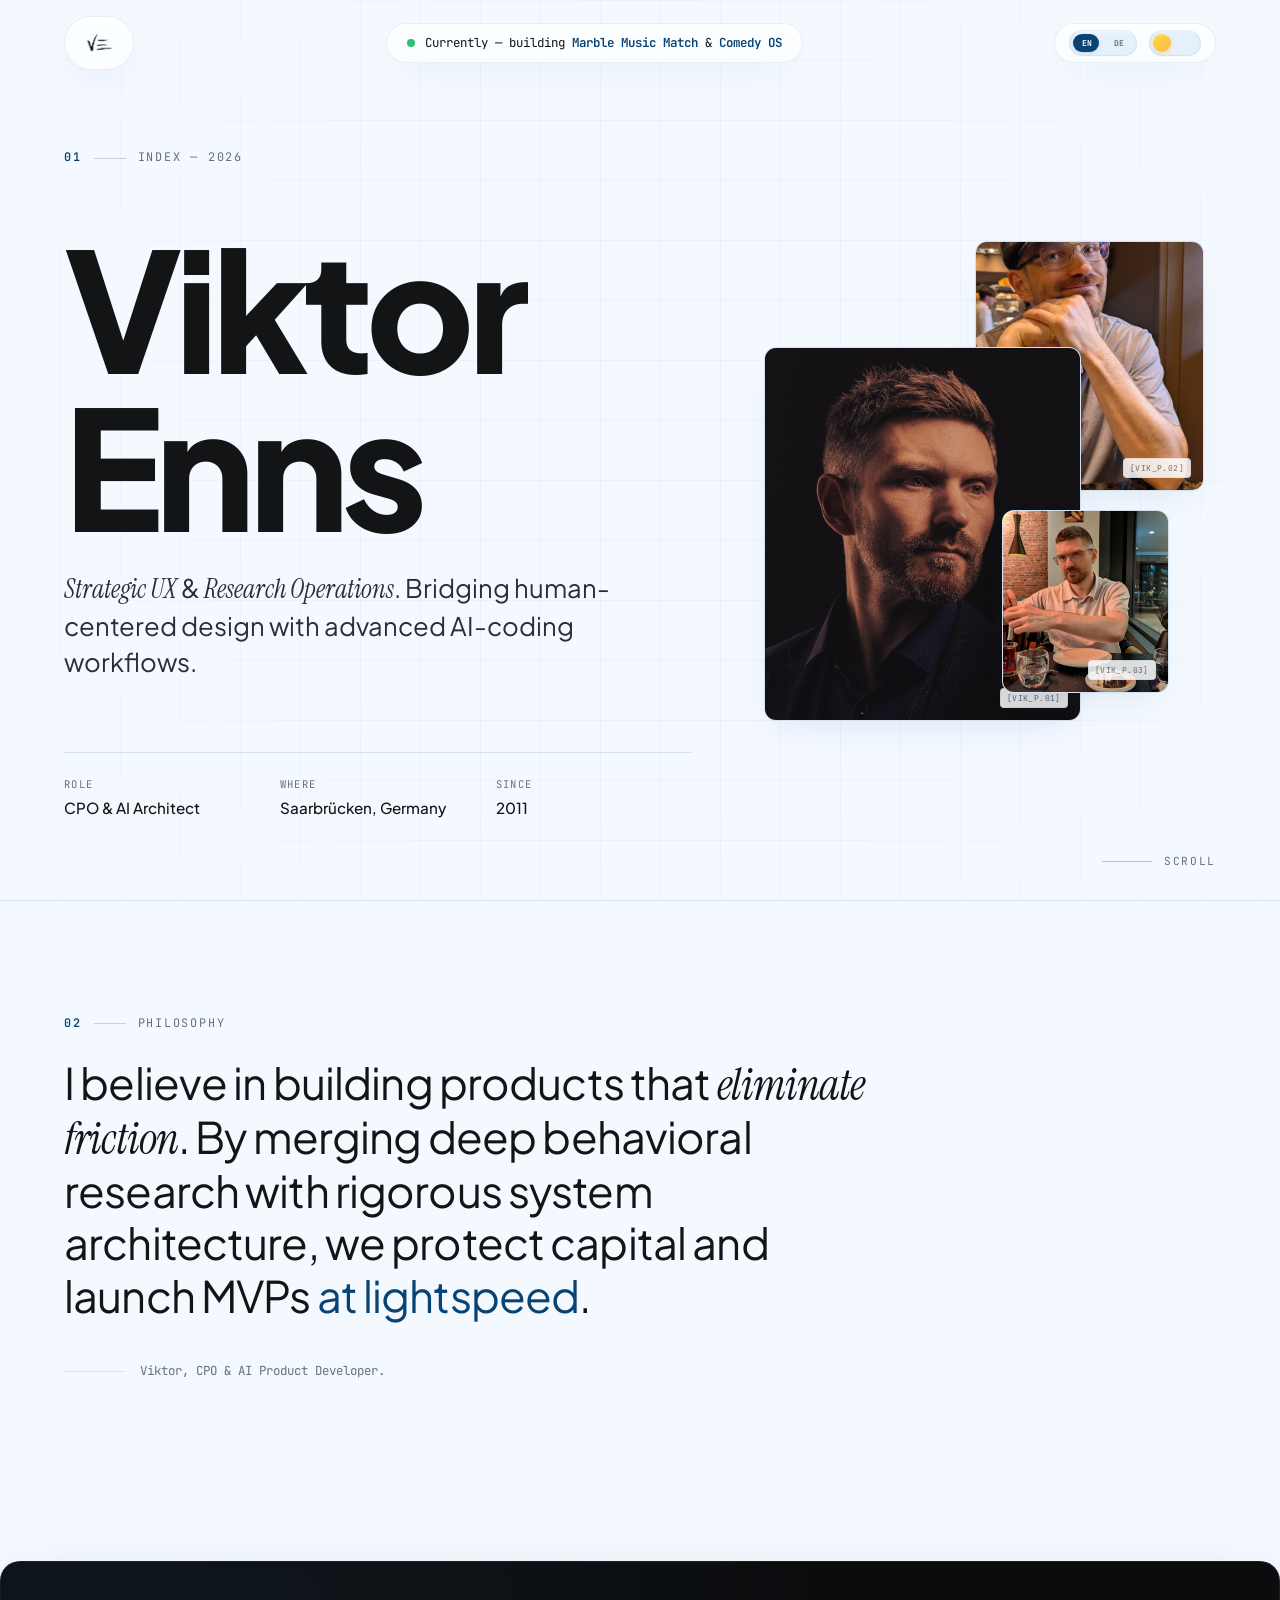
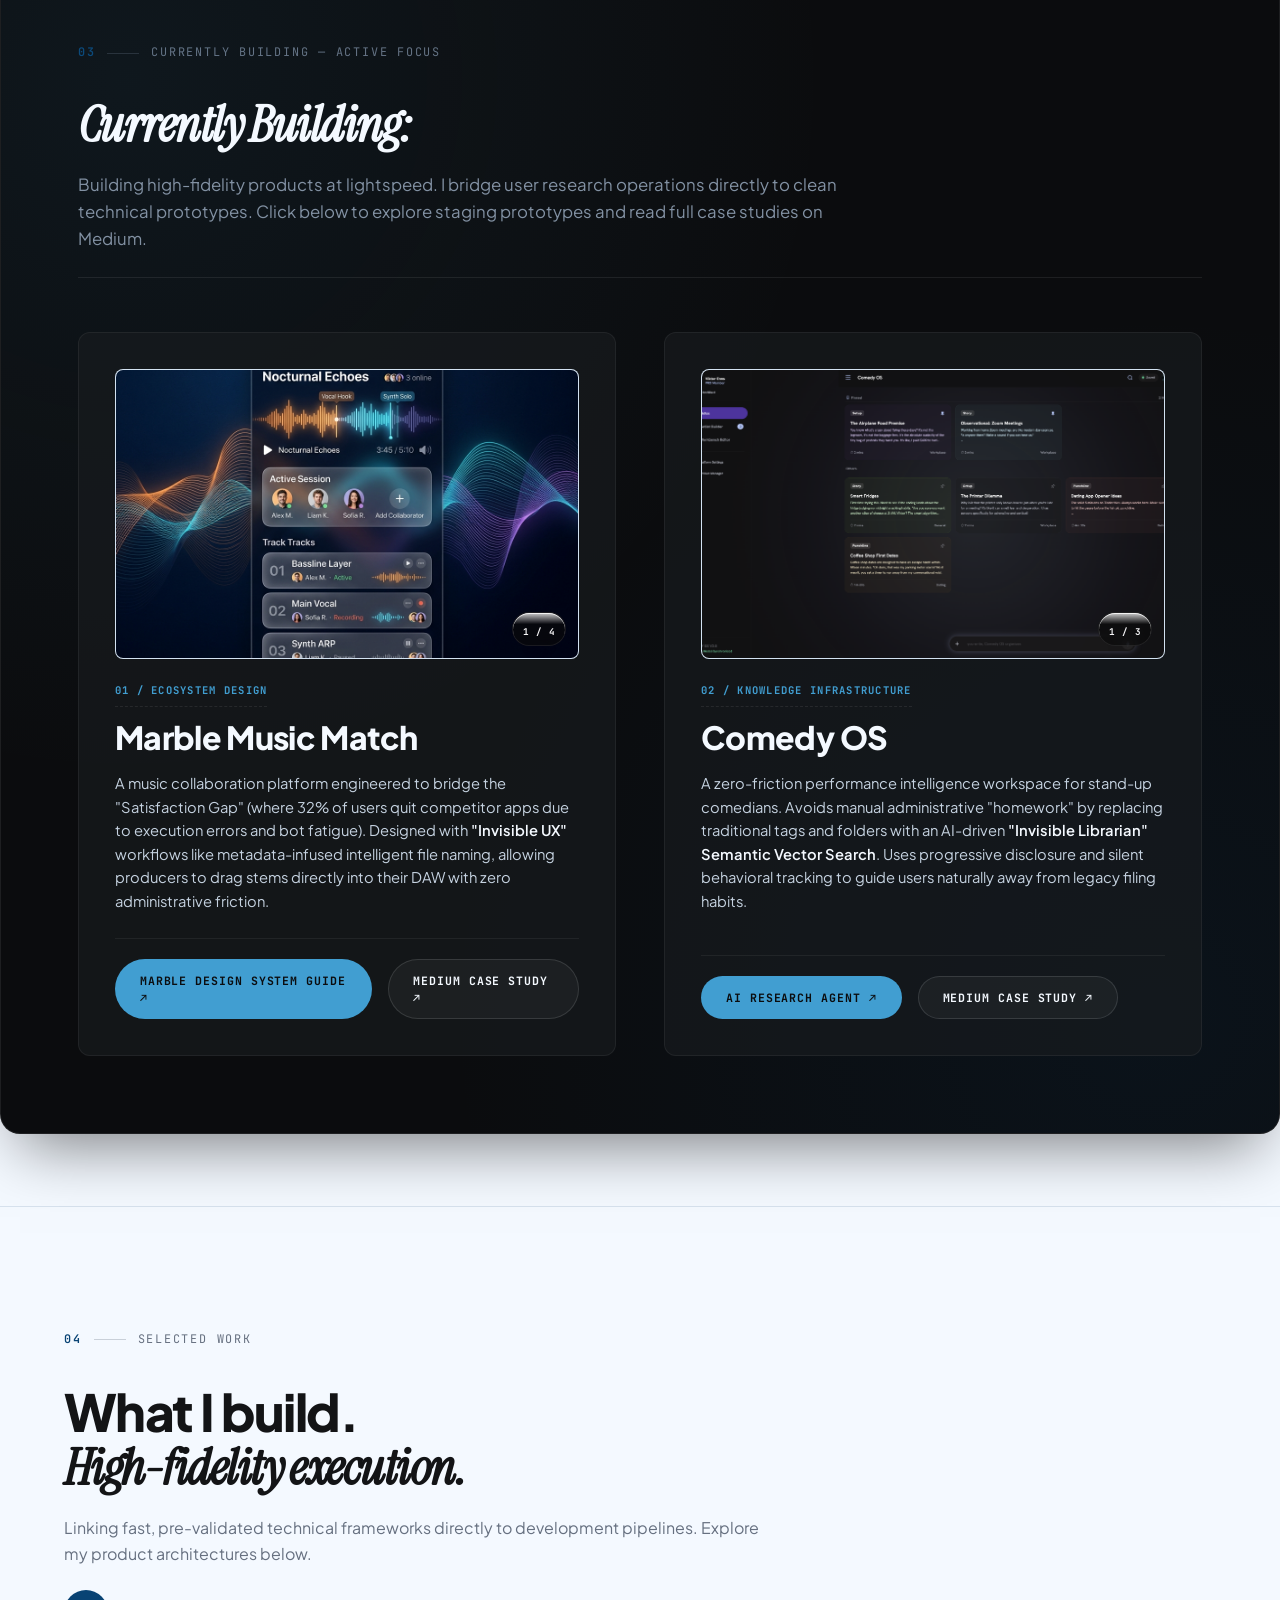
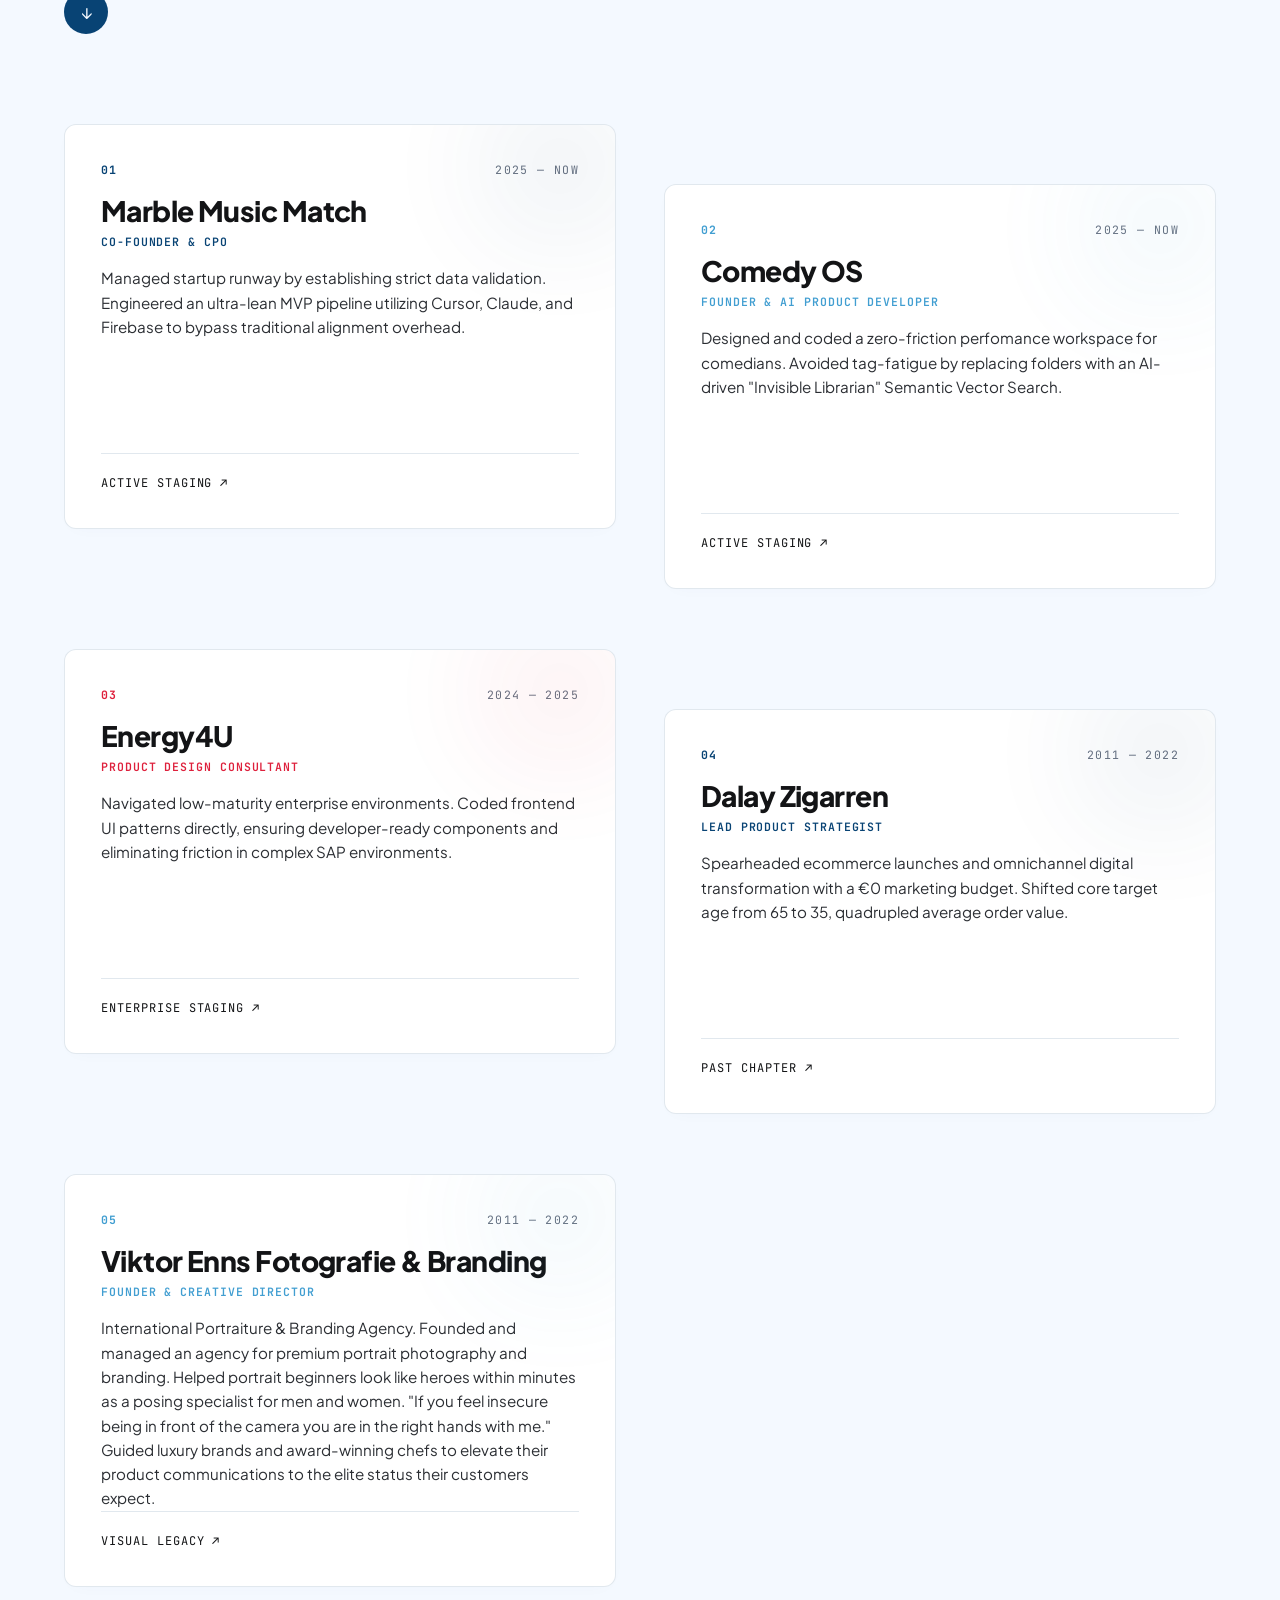
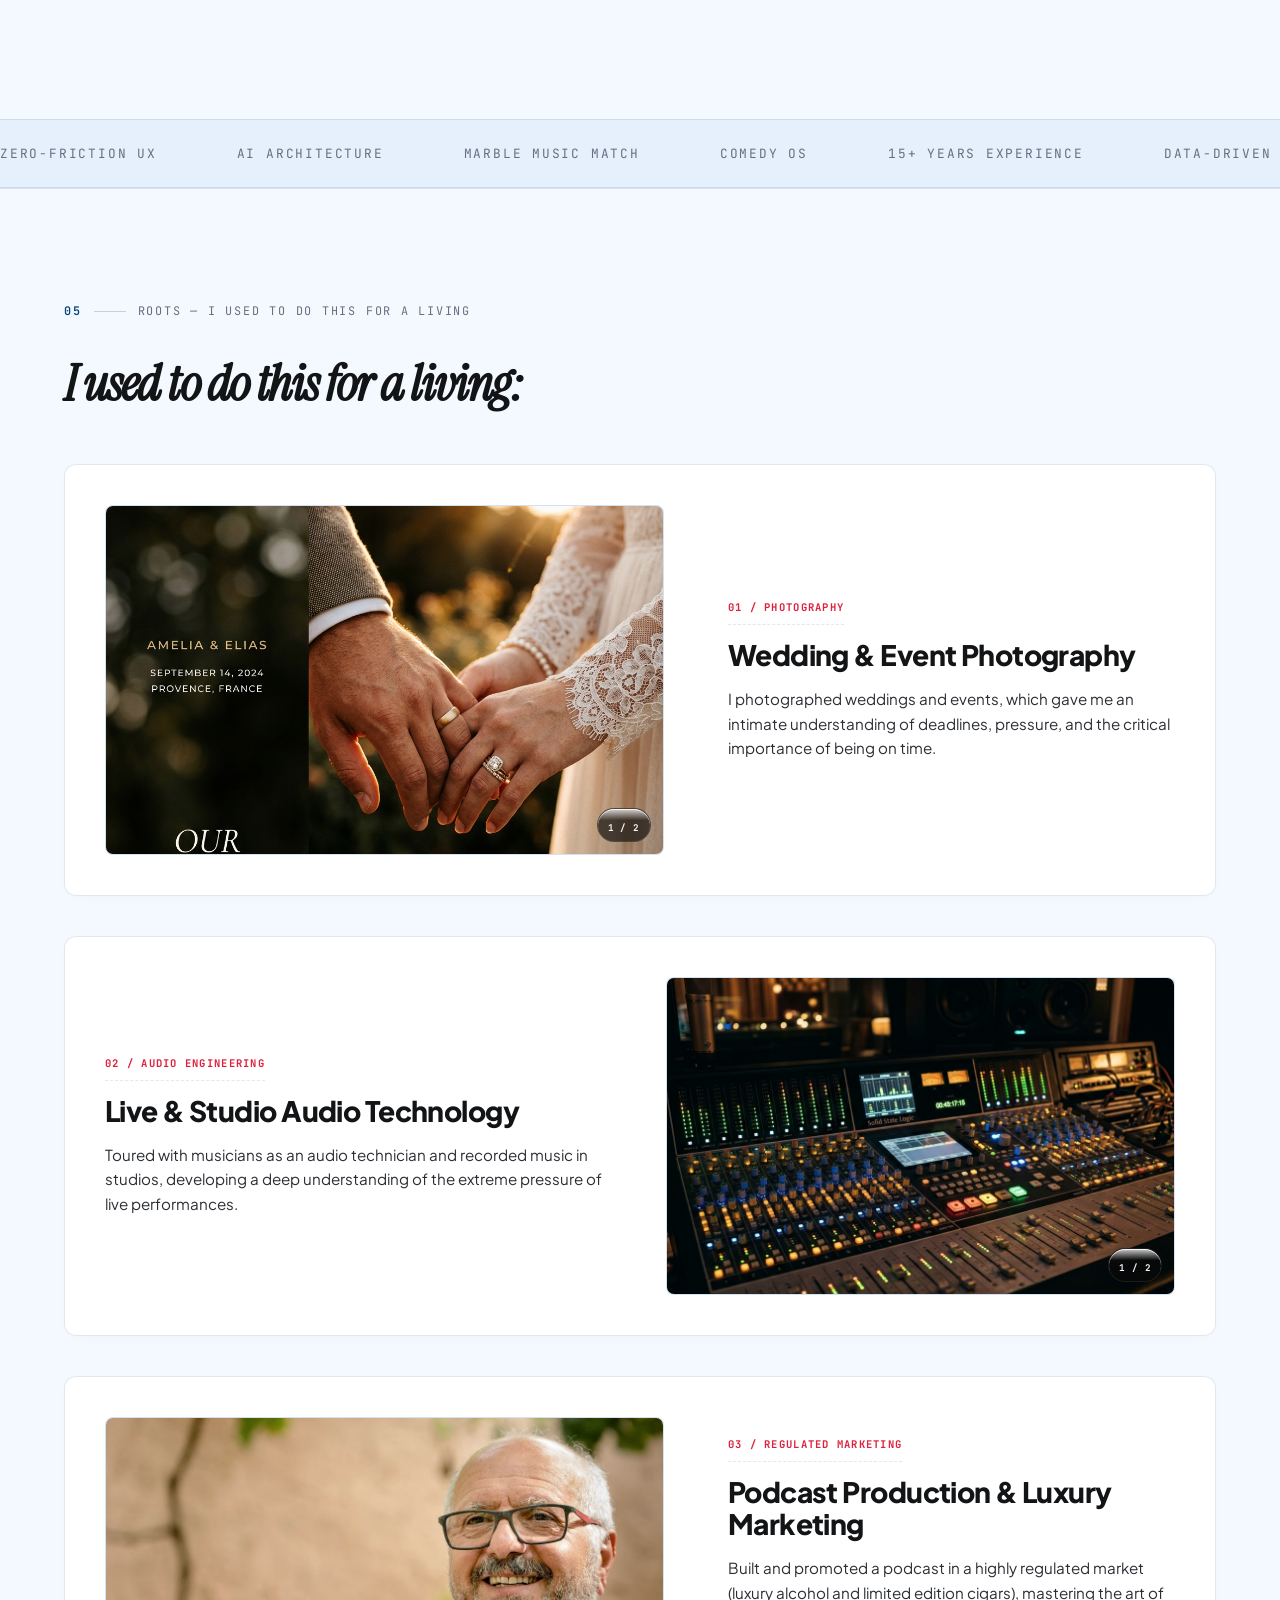
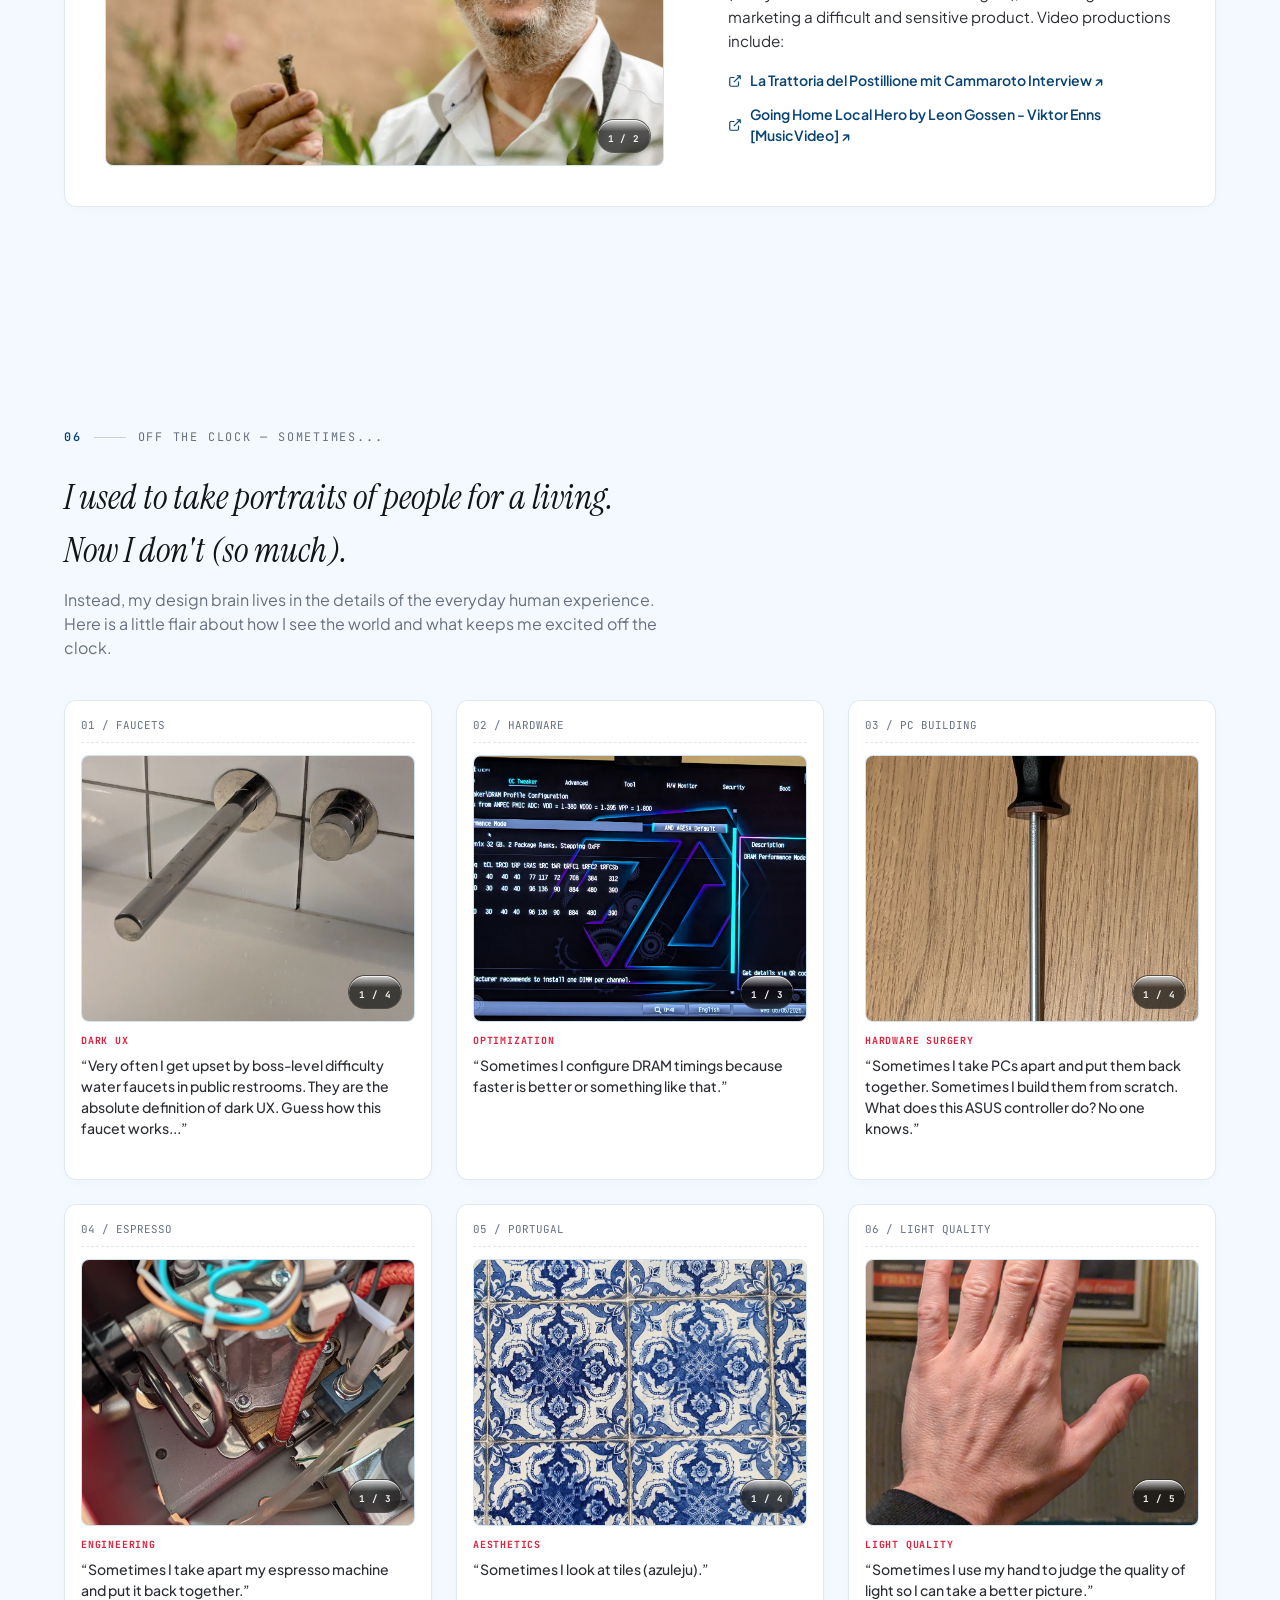
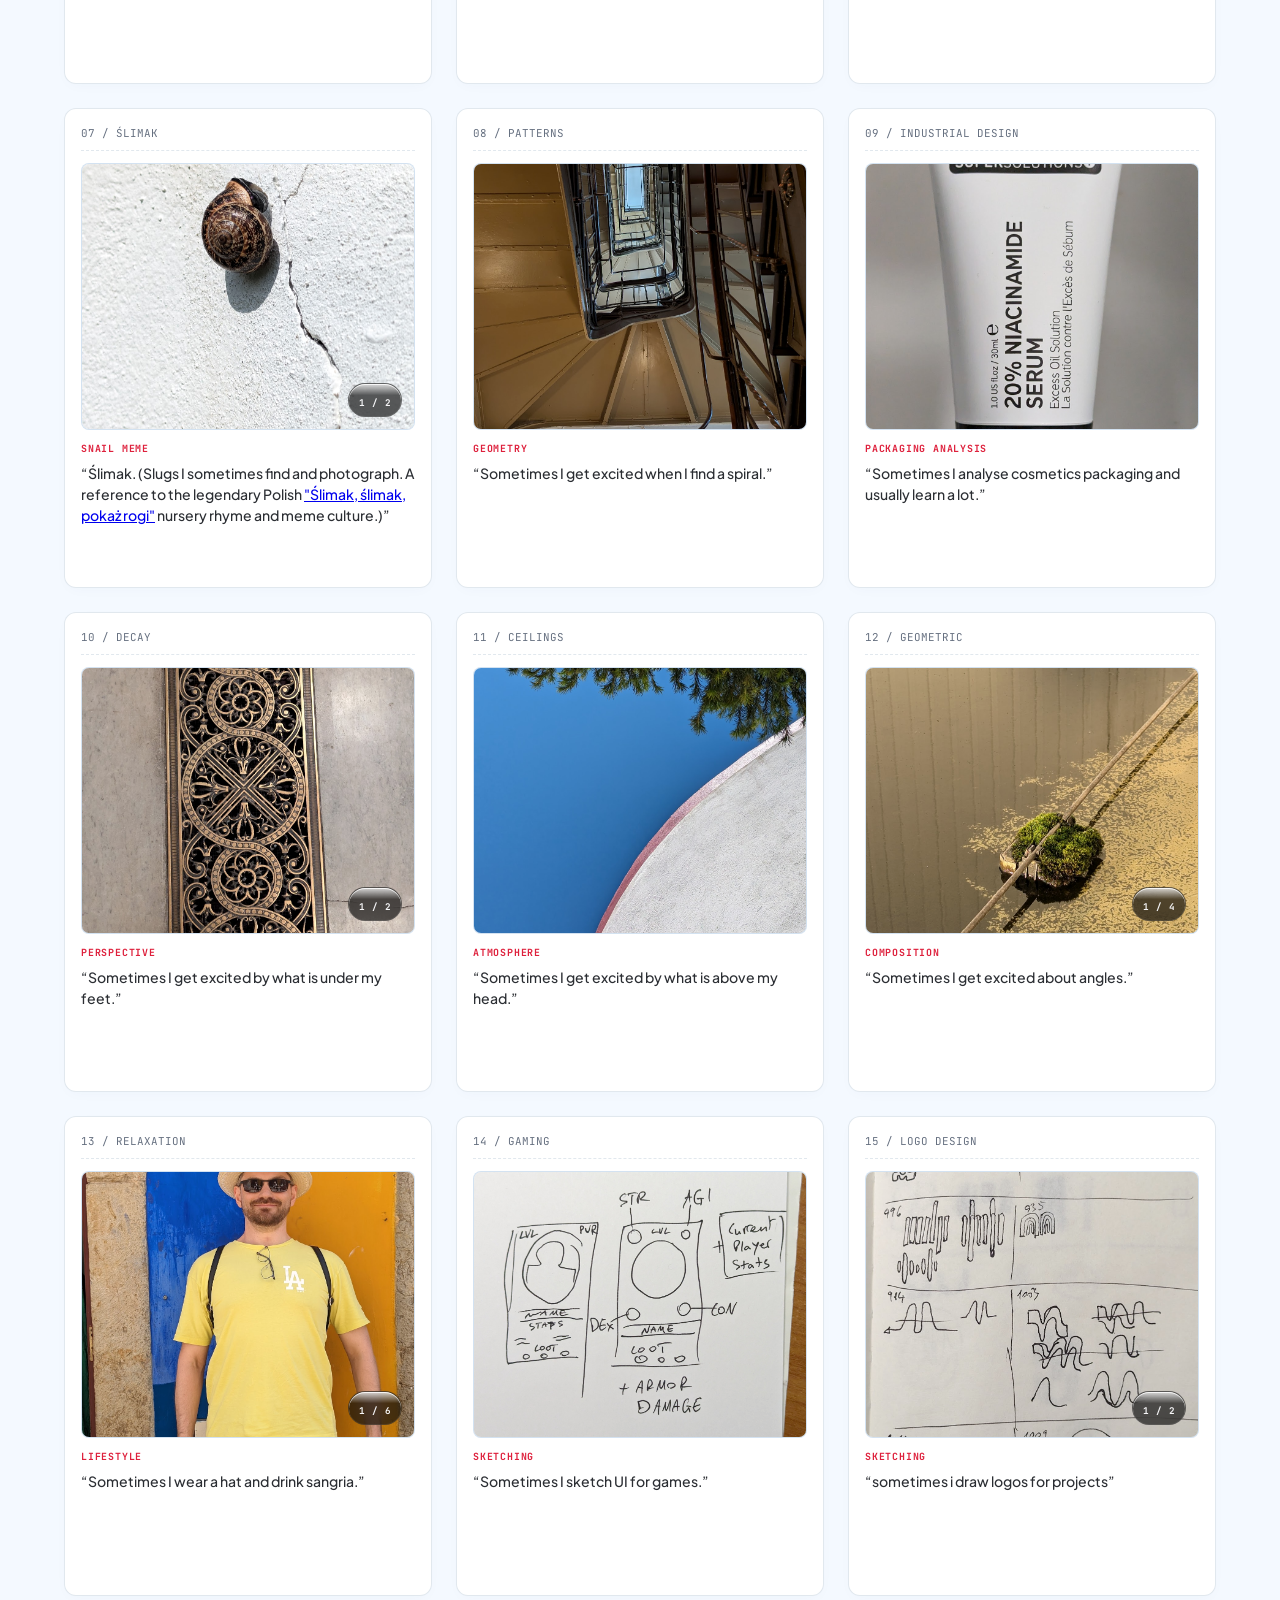
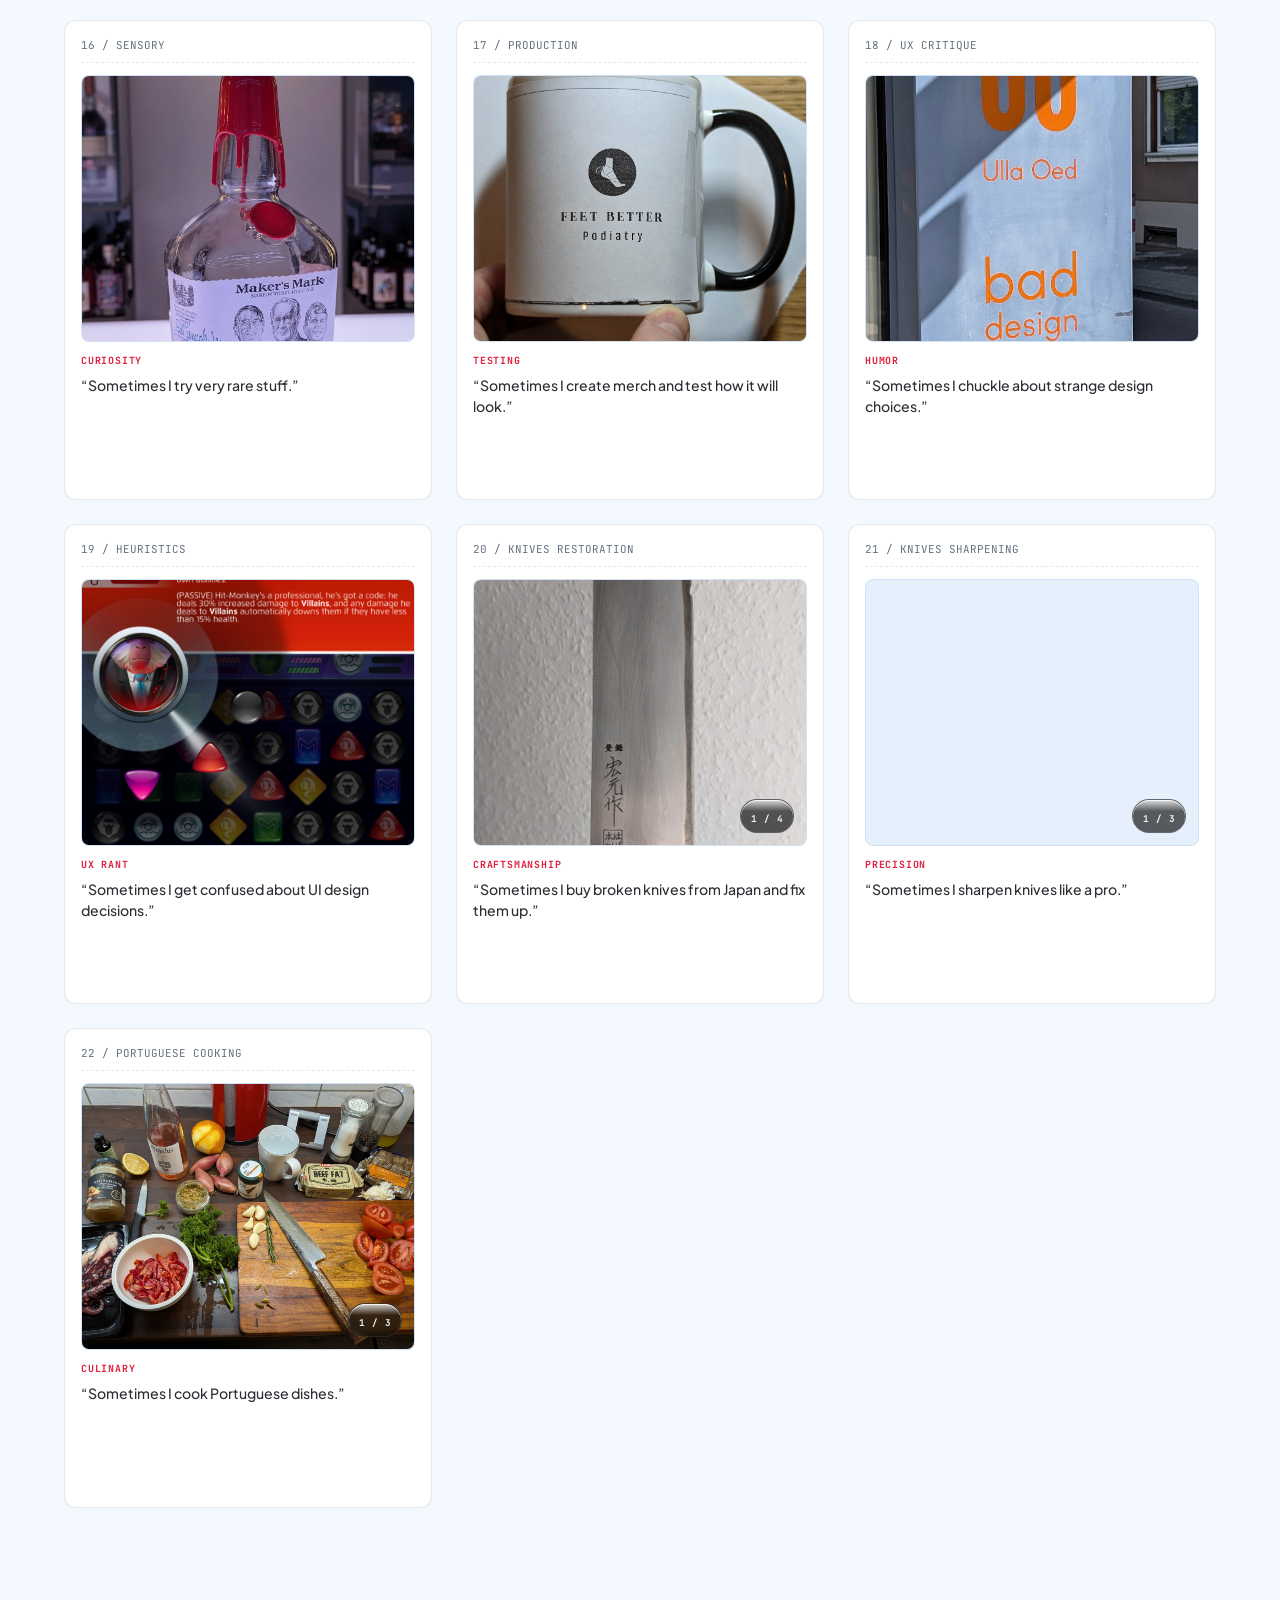
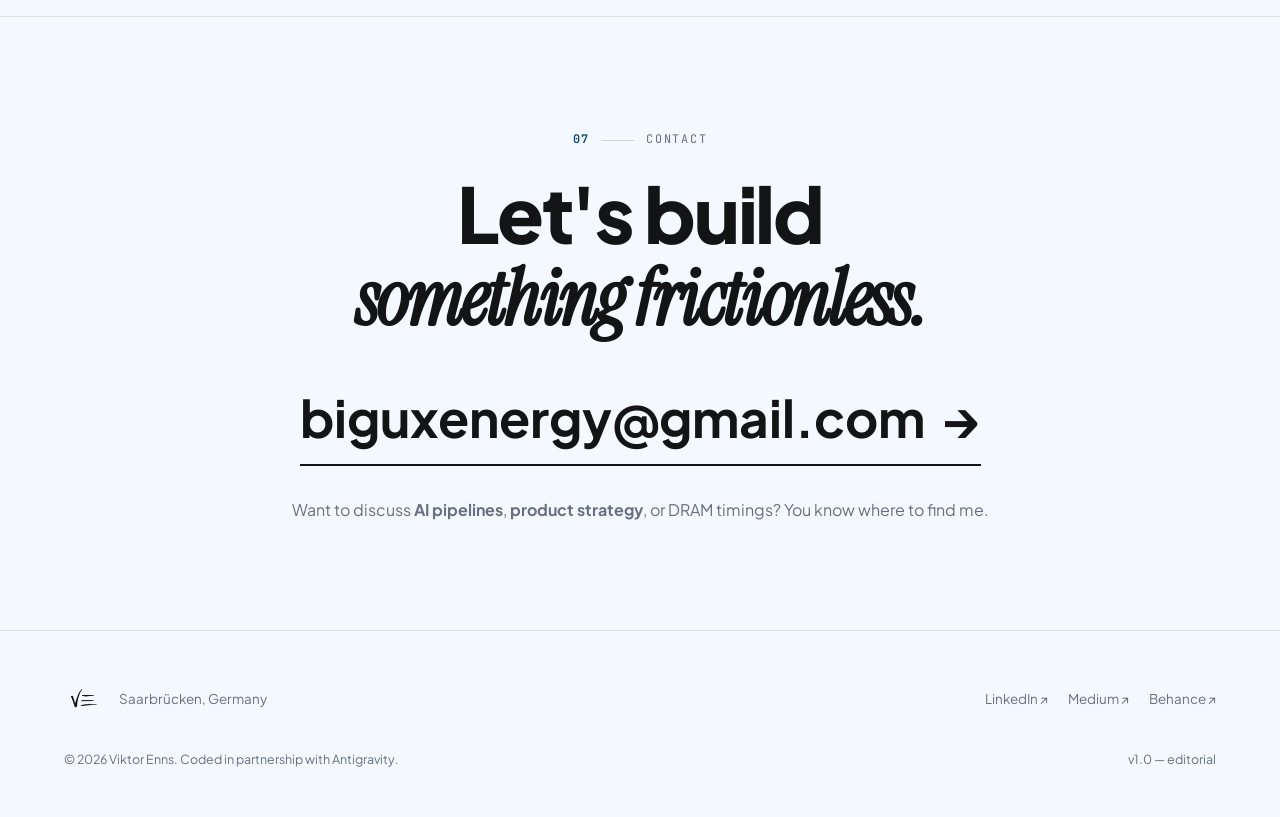
==== commit 353cac82: "feat: integrate Marble Design System previews into card carousel and lightbox" ====
--- a/index.html
+++ b/index.html
@@ -192,16 +192,22 @@
                 <!-- Card 1: Marble Music Match -->
                 <div class="currently-card" style="--card-glow-color: rgba(65, 158, 209, 0.25);">
                     <div class="currently-card-visual">
-                        <div class="sometimes-card-photo-wrap">
+                        <div class="sometimes-card-photo-wrap" onclick="openLightbox('[&quot;placeholder_marble_app.png&quot;, &quot;marble_discipline.png&quot;, &quot;marble_layout.png&quot;, &quot;placeholder_marble_producer.png&quot;]', 'Previews', 'Vorschau', 'Marble Music Match UI & Design System', 'Marble Music Match UI & Design-System', 'Screenshots and design system guidelines for the Marble Music Match platform, showcasing the mobile app interface, design discipline rules, and layout system.', 'Screenshots und Design-System-Richtlinien für die Marble Music Match Plattform, bestehend aus der mobilen App-Oberfläche, den Regeln der Design-Disziplin und dem Layout-System.', 'MARBLE PREVIEWS')" style="cursor: pointer;">
                             <div class="sometimes-card-carousel">
                                 <div class="carousel-slide">
                                     <img src="assets/placeholder_marble_app.png" alt="Marble Music Match Mobile UI Mockup" loading="lazy">
                                 </div>
                                 <div class="carousel-slide">
+                                    <img src="assets/marble_discipline.png" alt="Page Design Discipline - Marble Core Philosophy" loading="lazy">
+                                </div>
+                                <div class="carousel-slide">
+                                    <img src="assets/marble_layout.png" alt="Spacing is Code, Not Art - Layout Philosophy" loading="lazy">
+                                </div>
+                                <div class="carousel-slide">
                                     <img src="assets/placeholder_marble_producer.png" alt="Music Producer in Recording Studio" loading="lazy">
                                 </div>
                             </div>
-                            <div class="carousel-badge glass glass--pill"><span>1 / 2</span></div>
+                            <div class="carousel-badge glass glass--pill"><span>1 / 4</span></div>
                         </div>
                     </div>
                     <div class="currently-card-info">
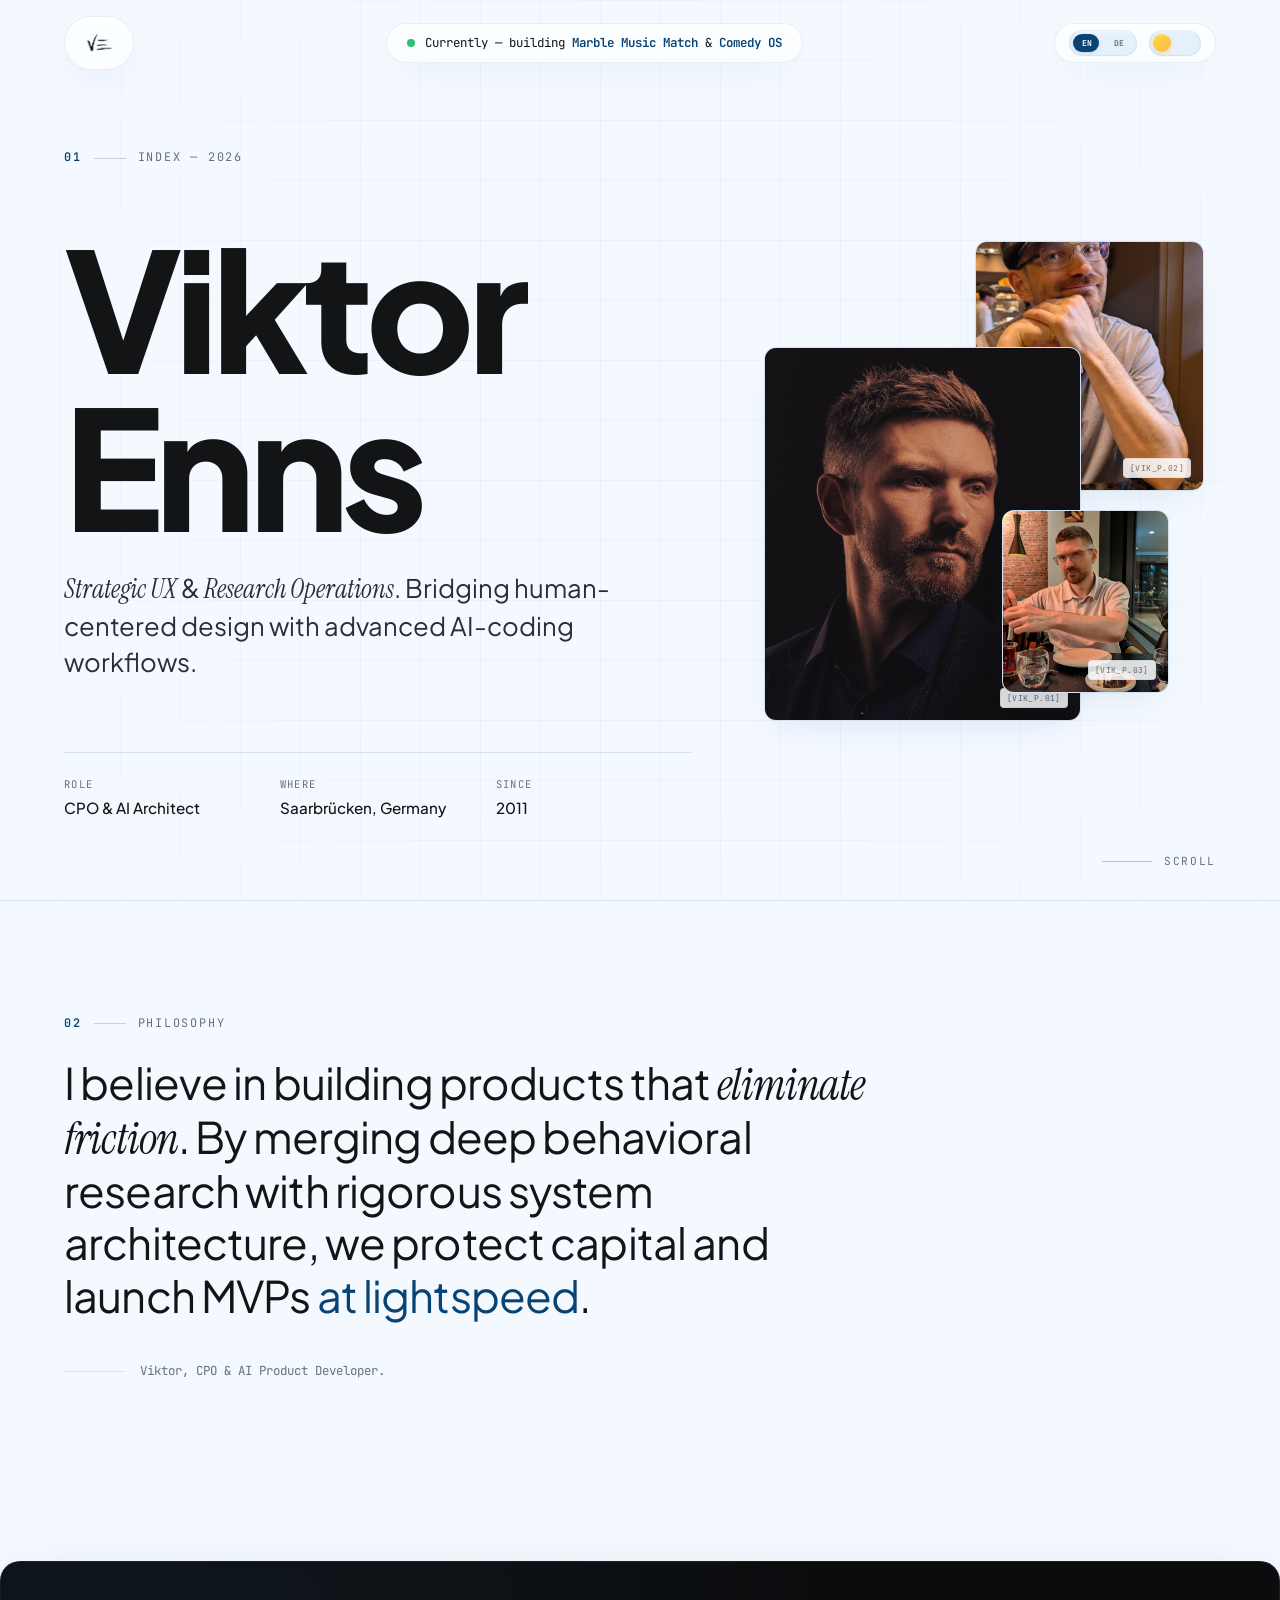
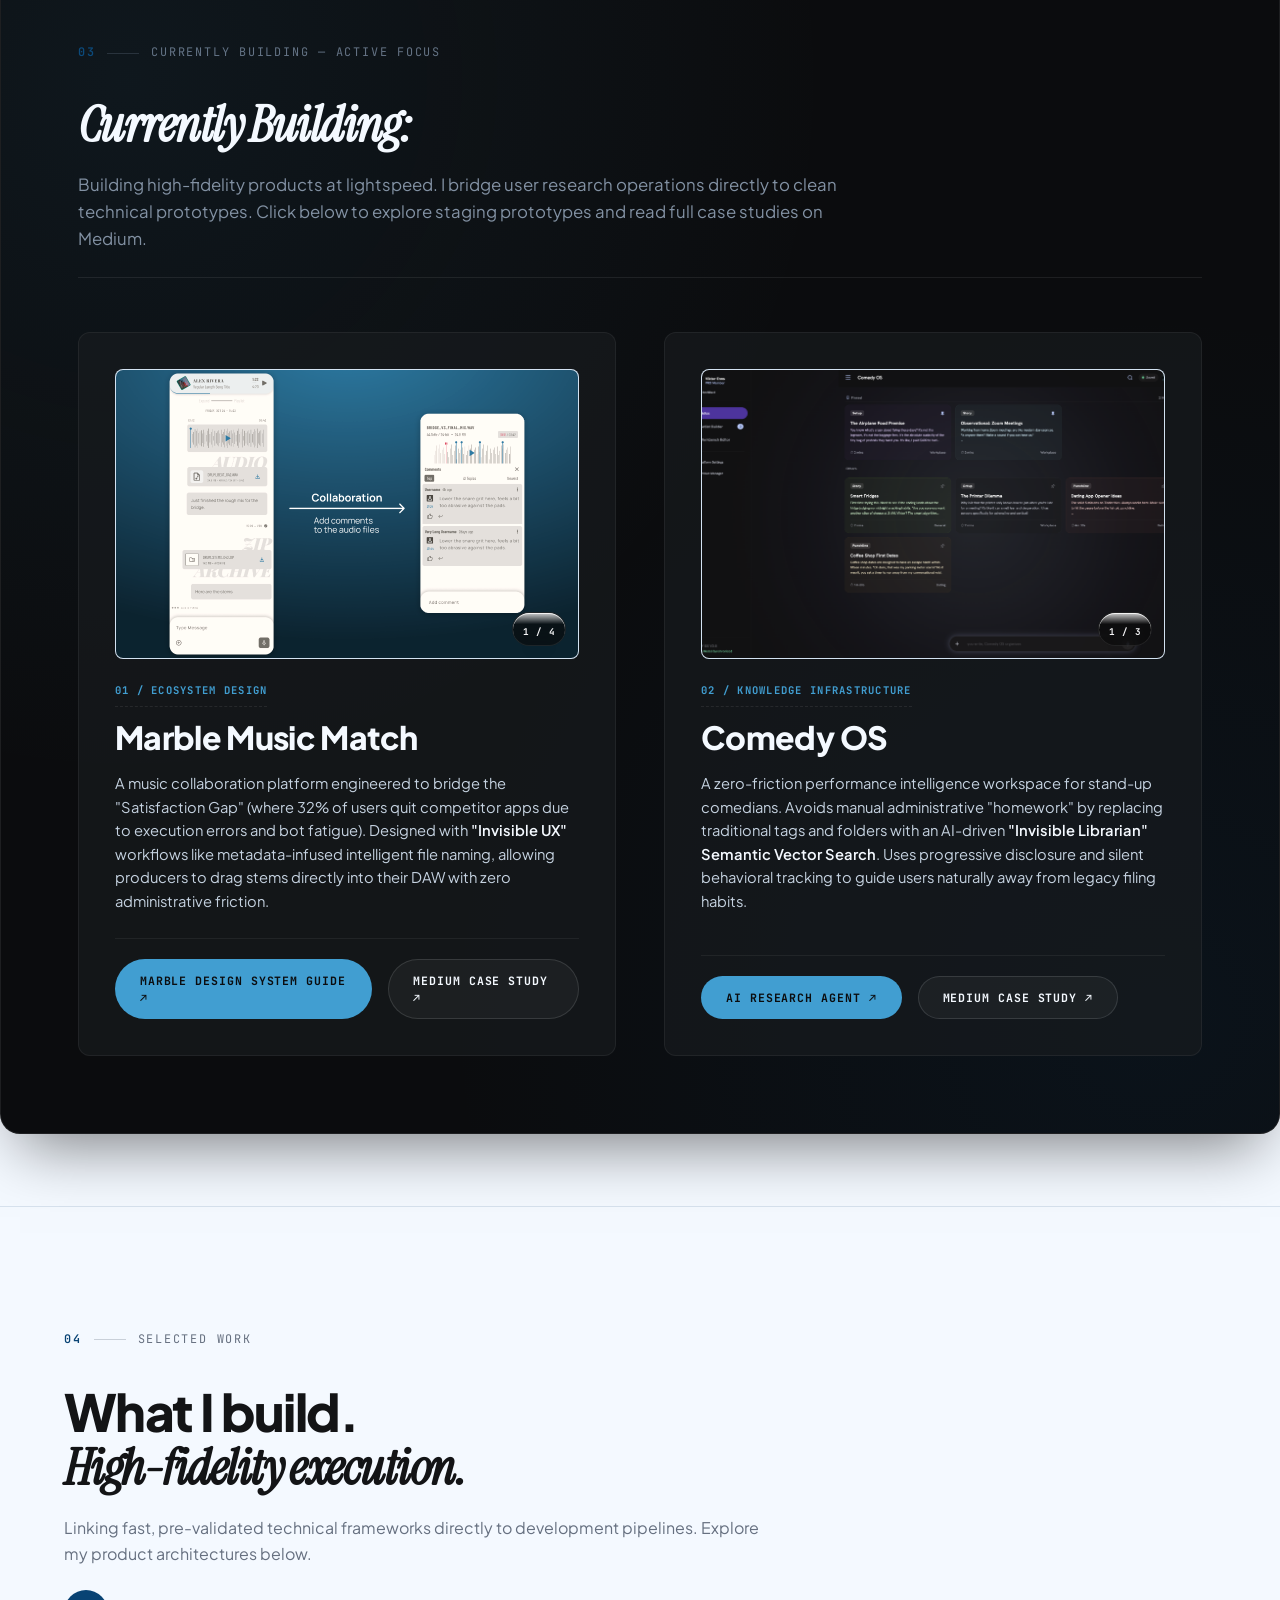
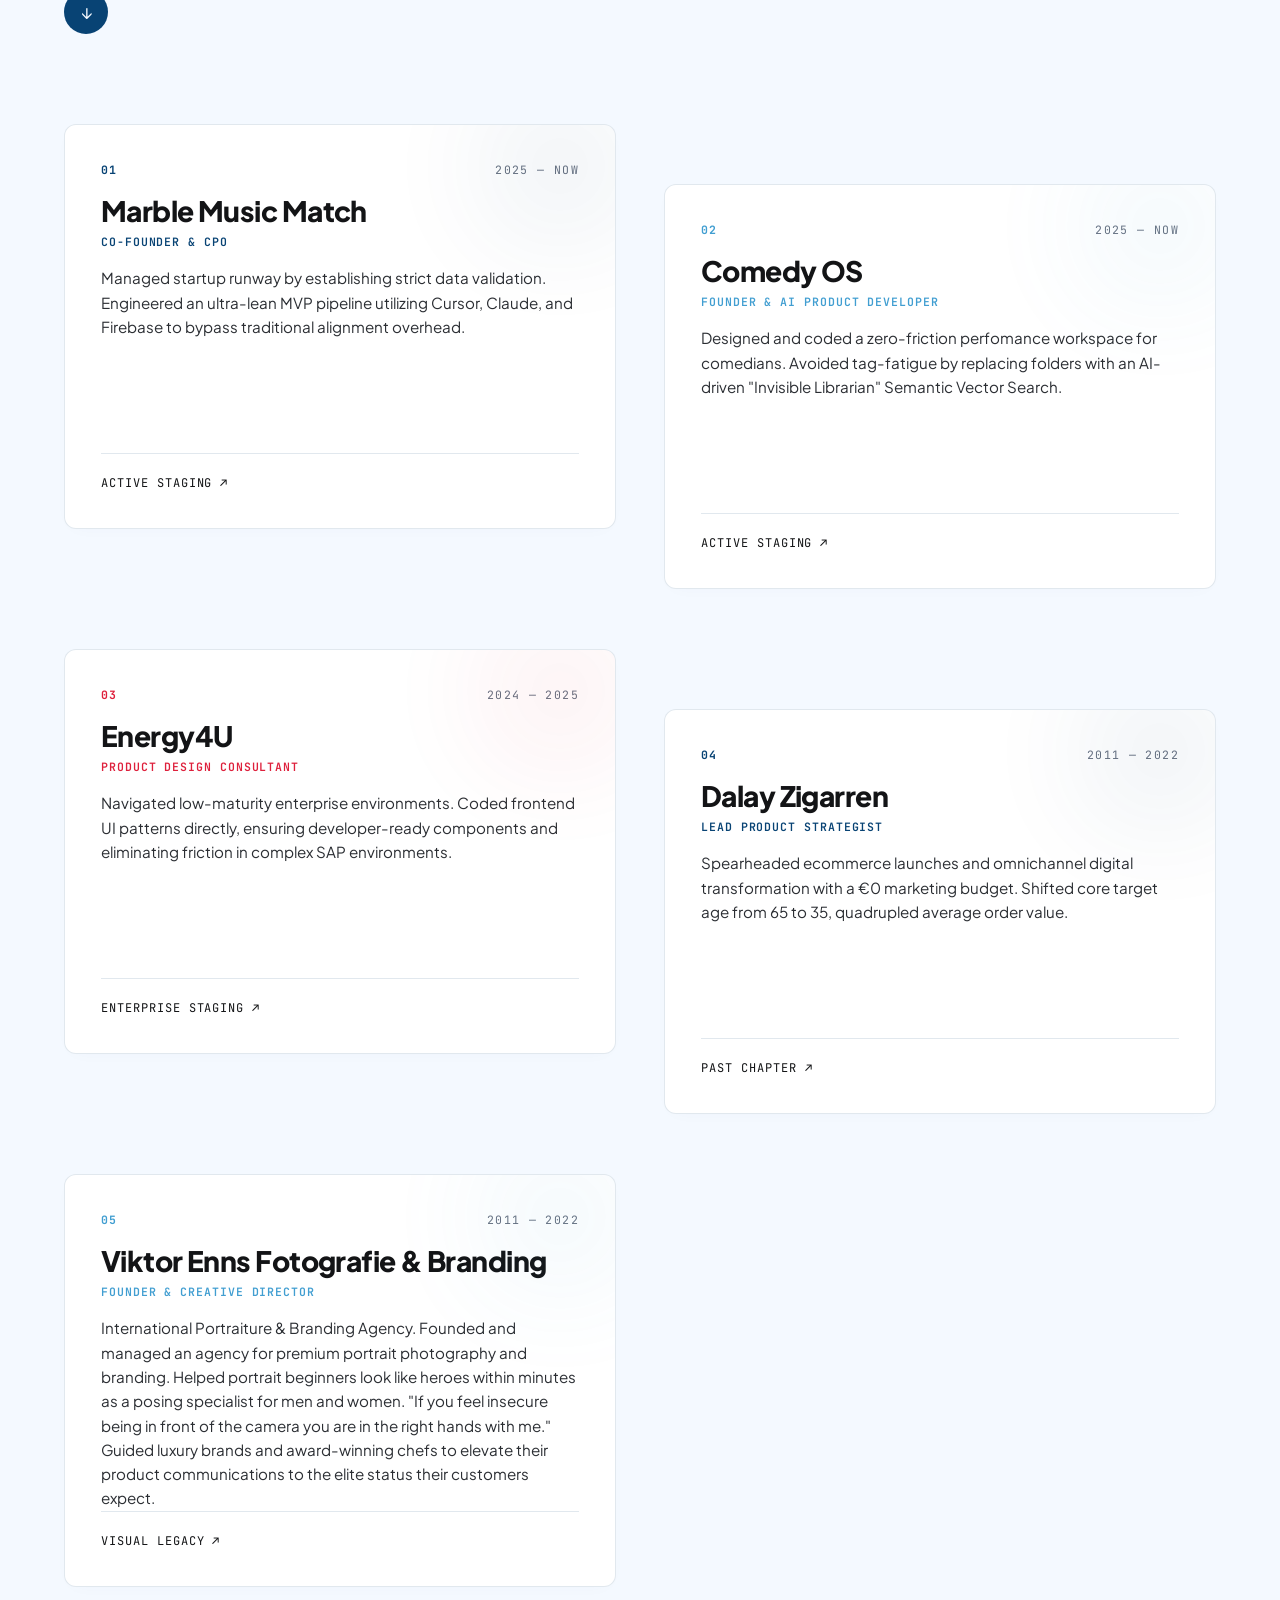
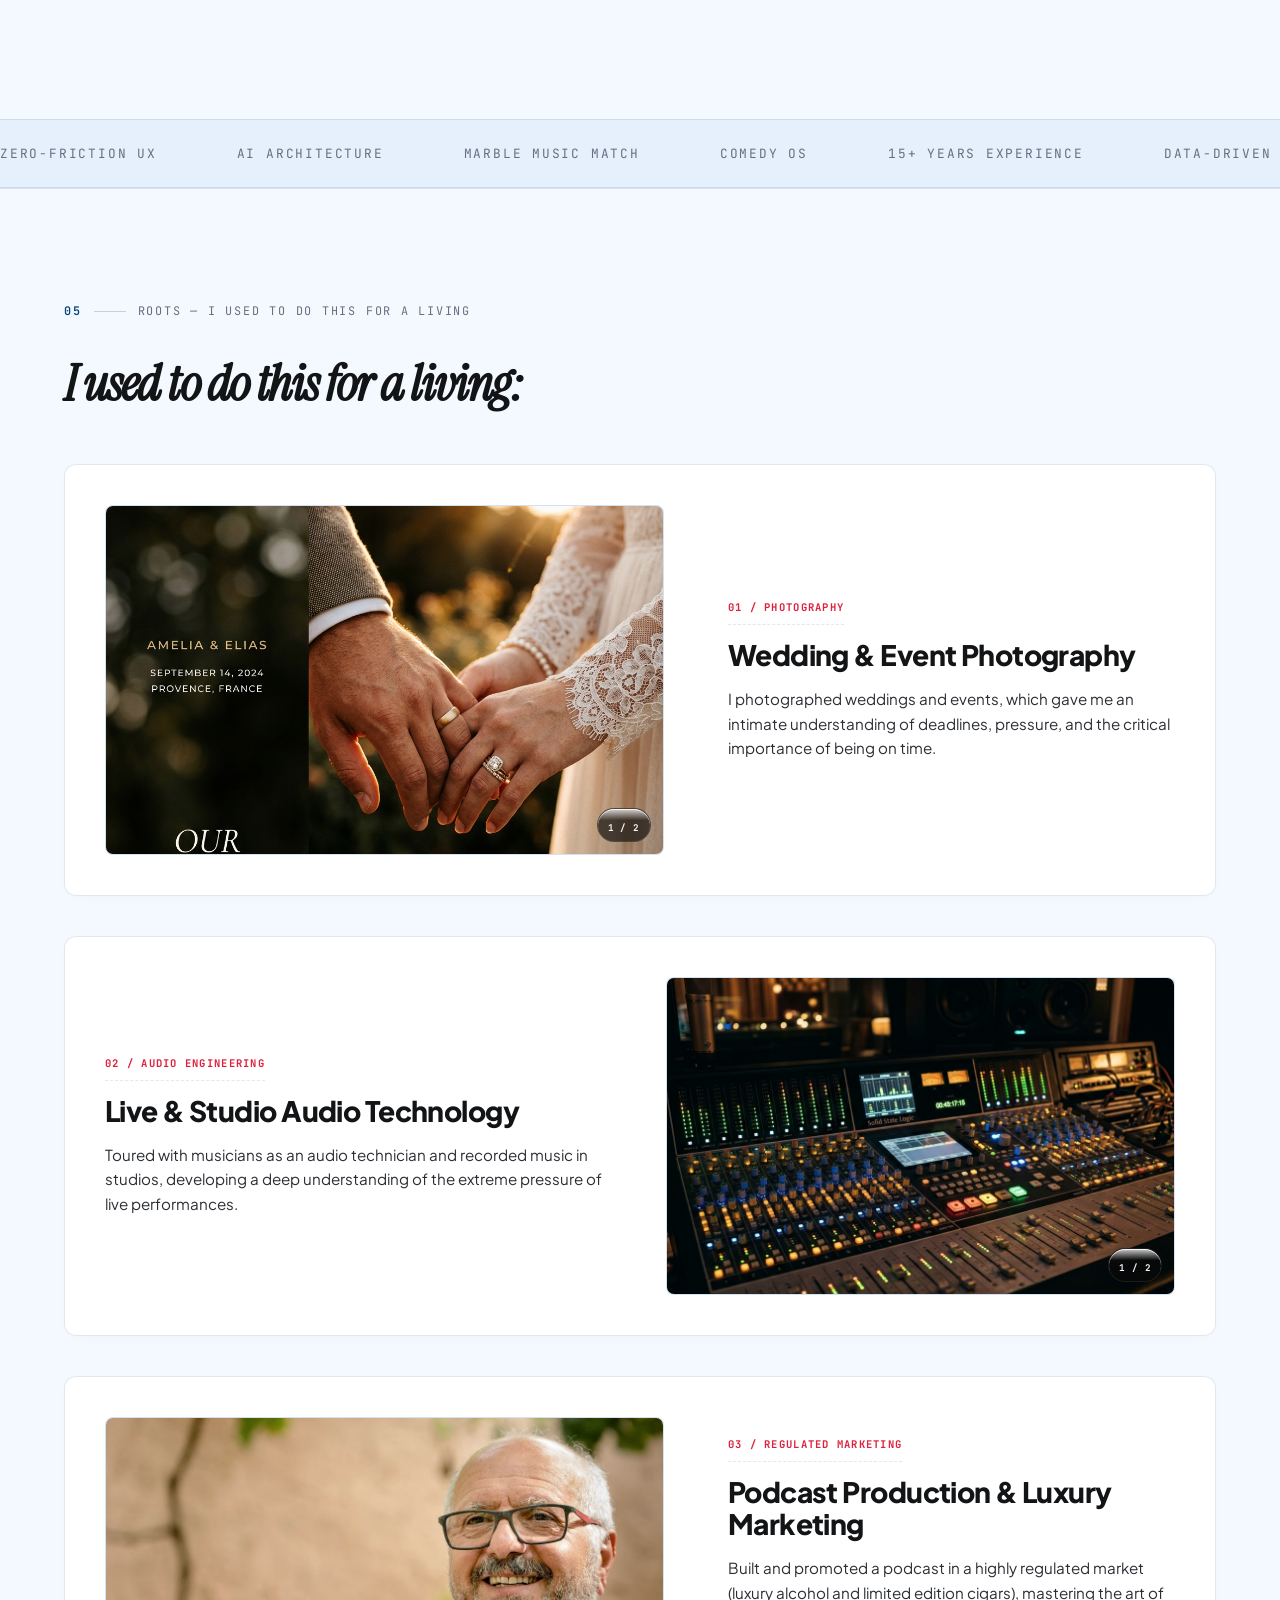
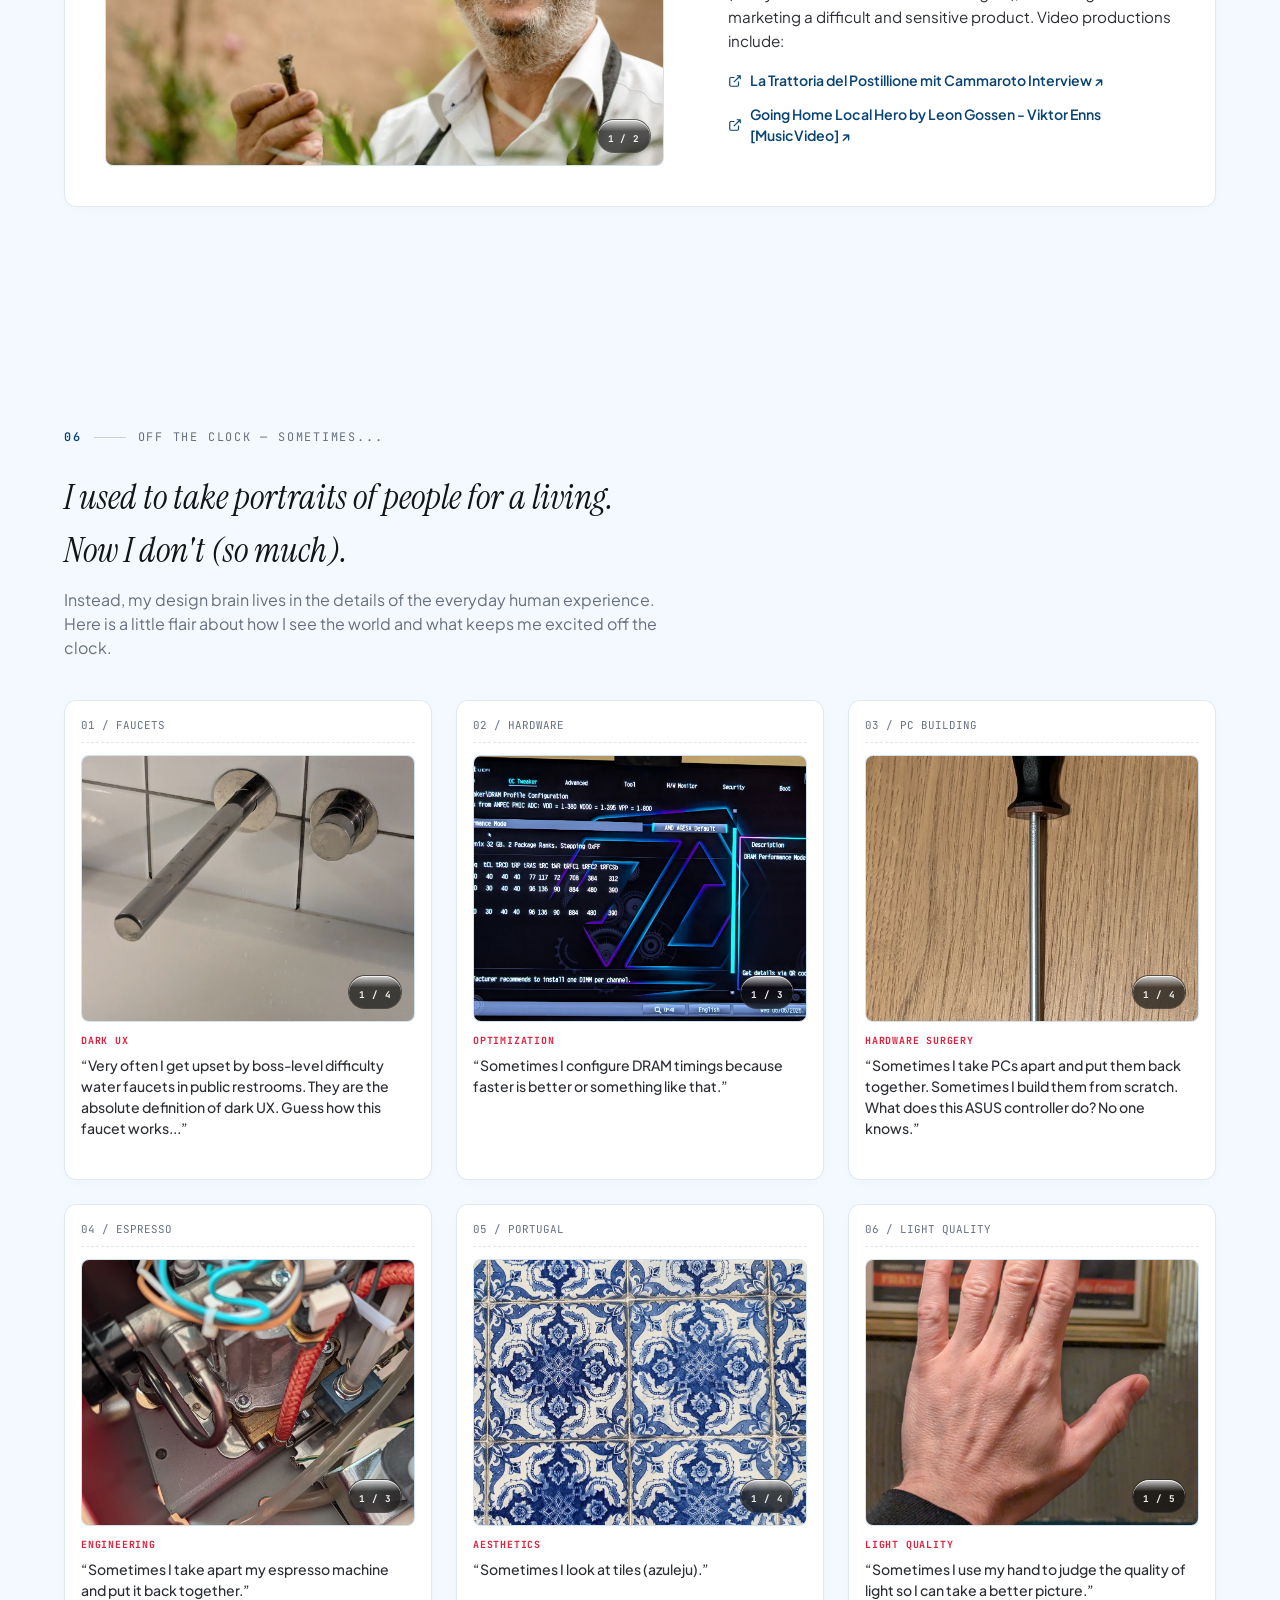
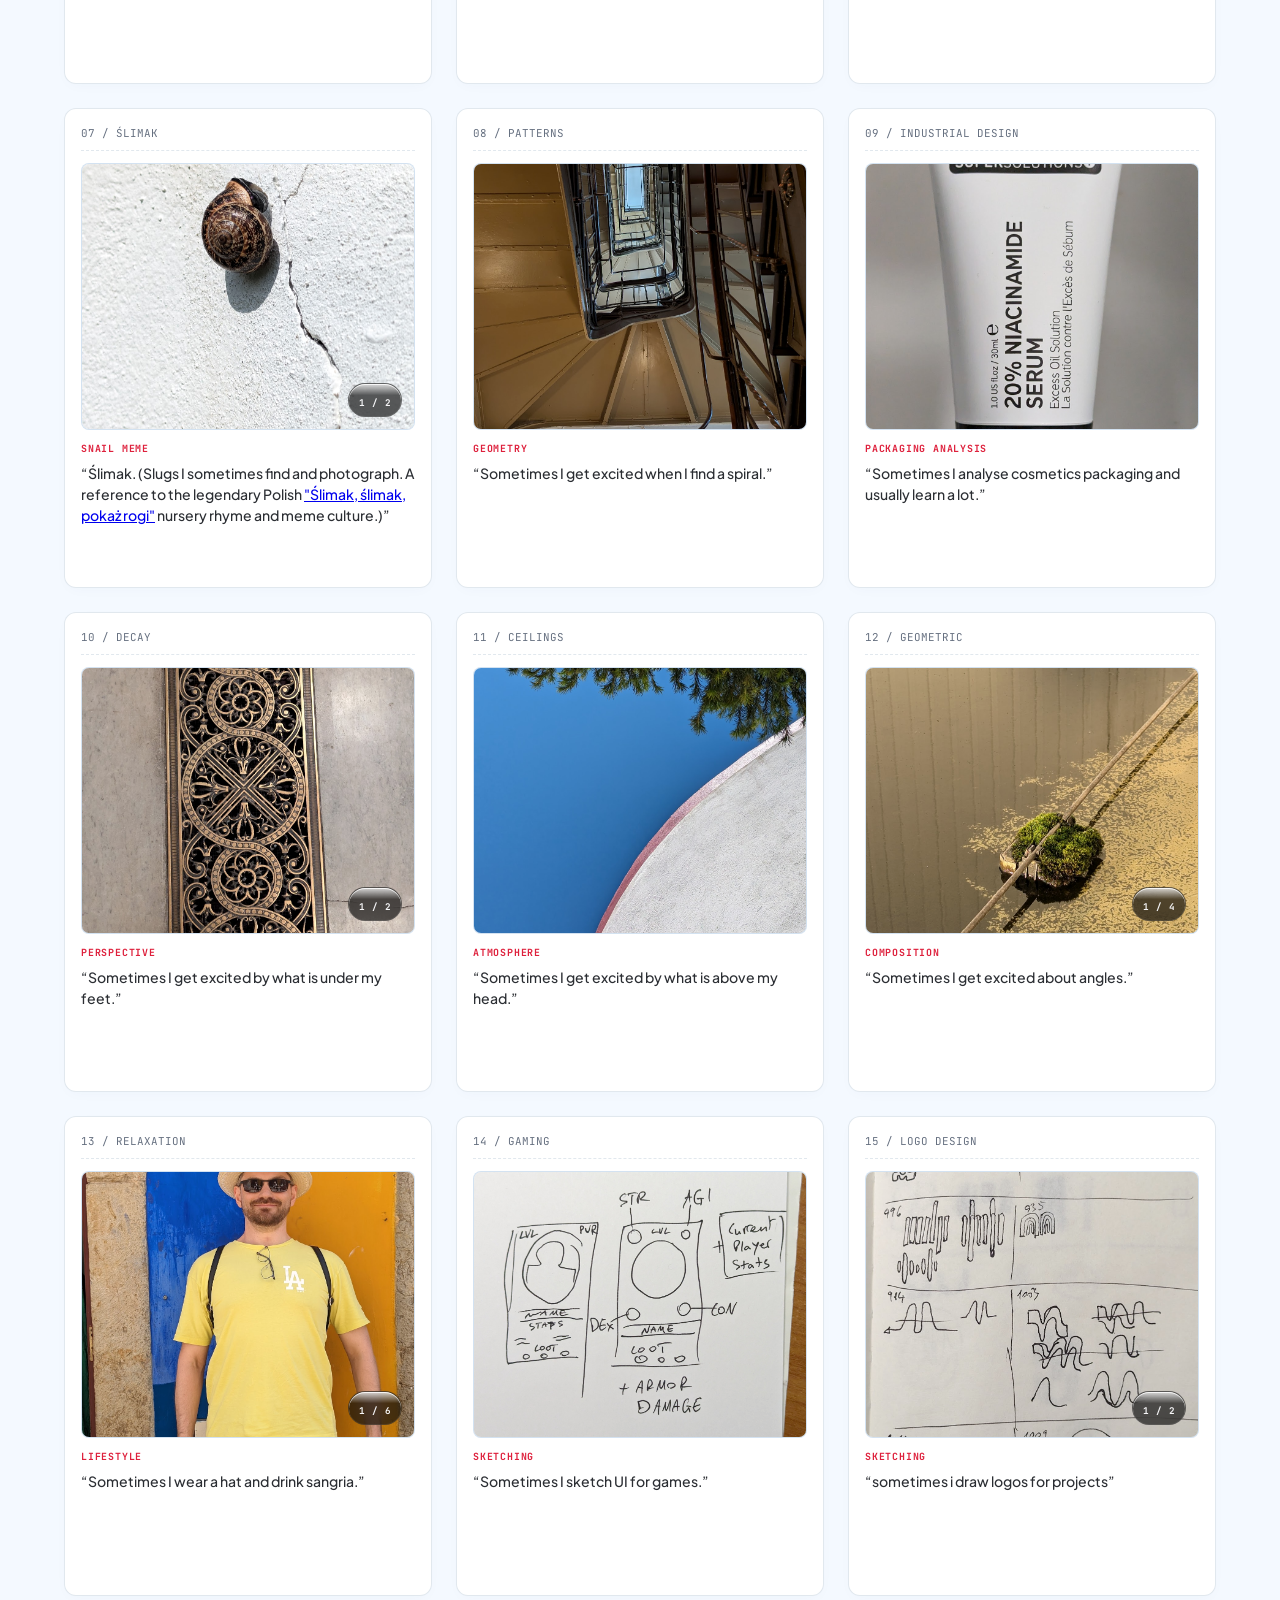
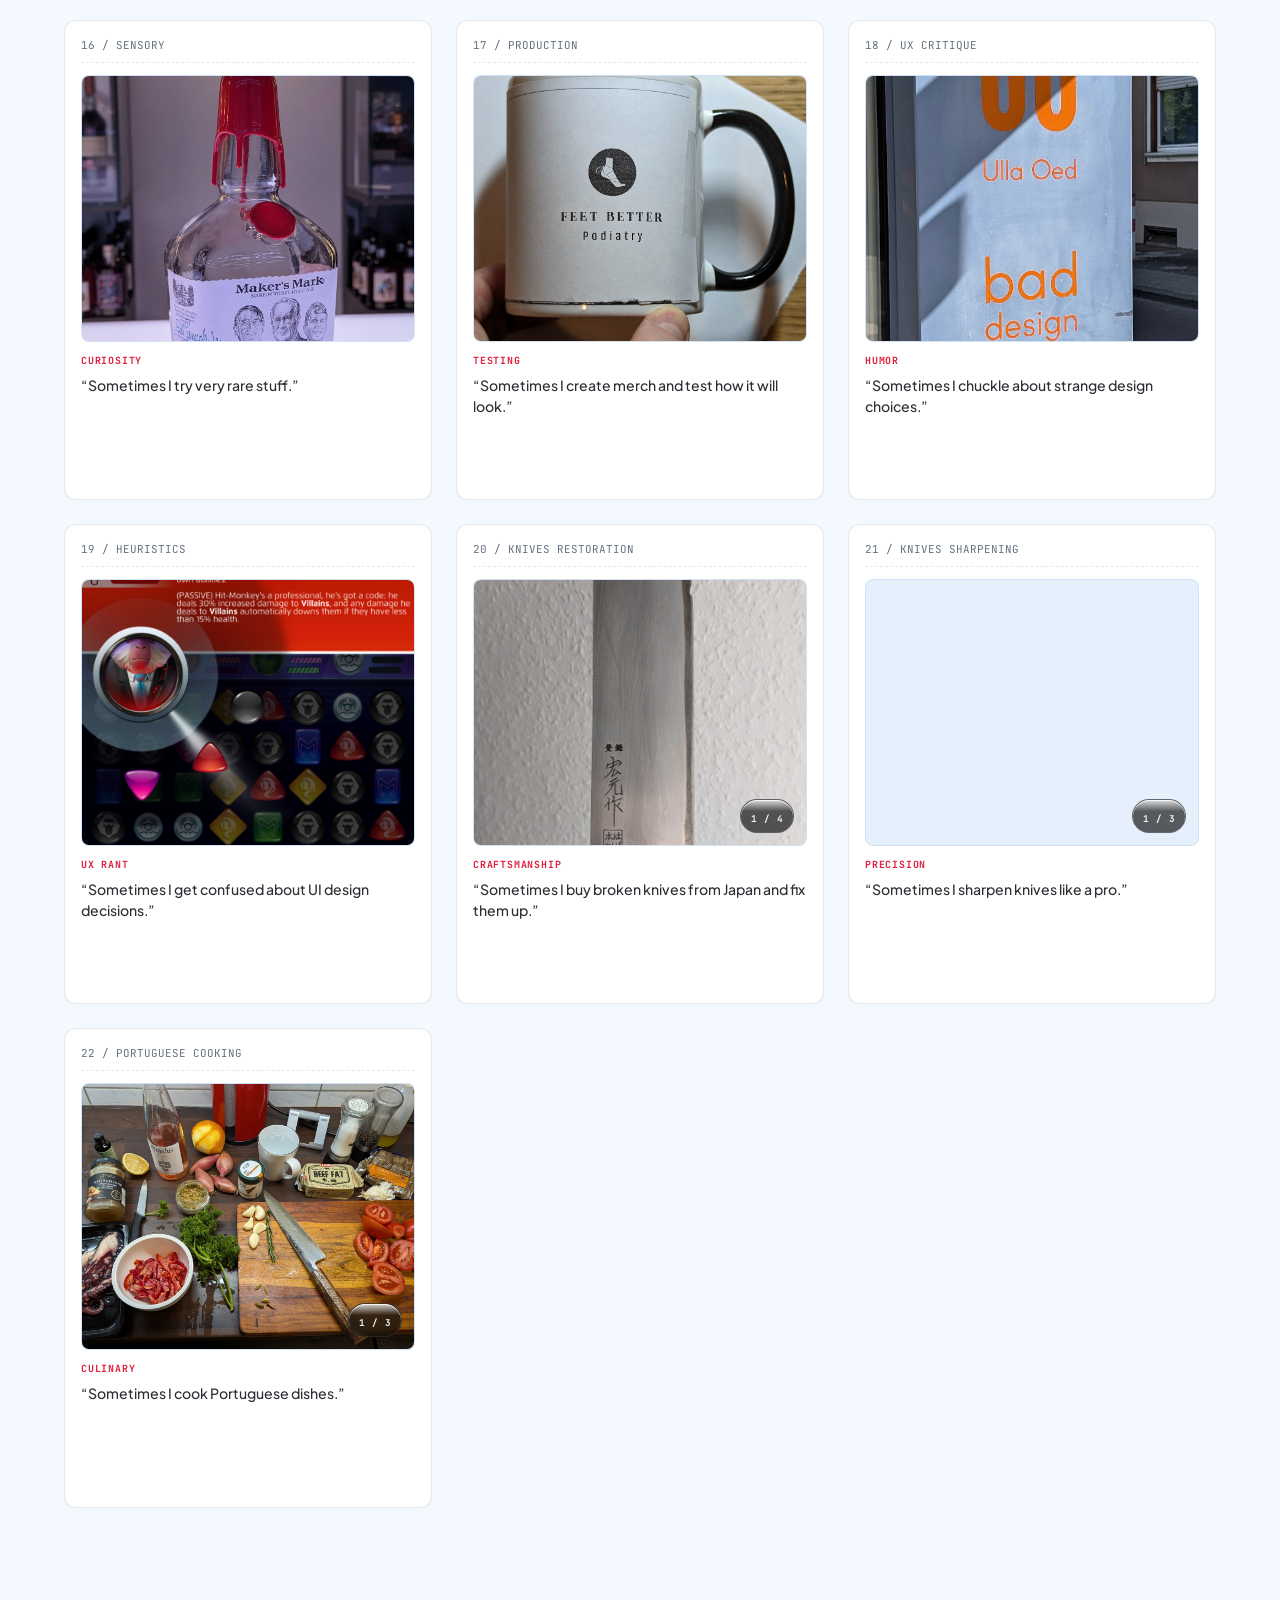
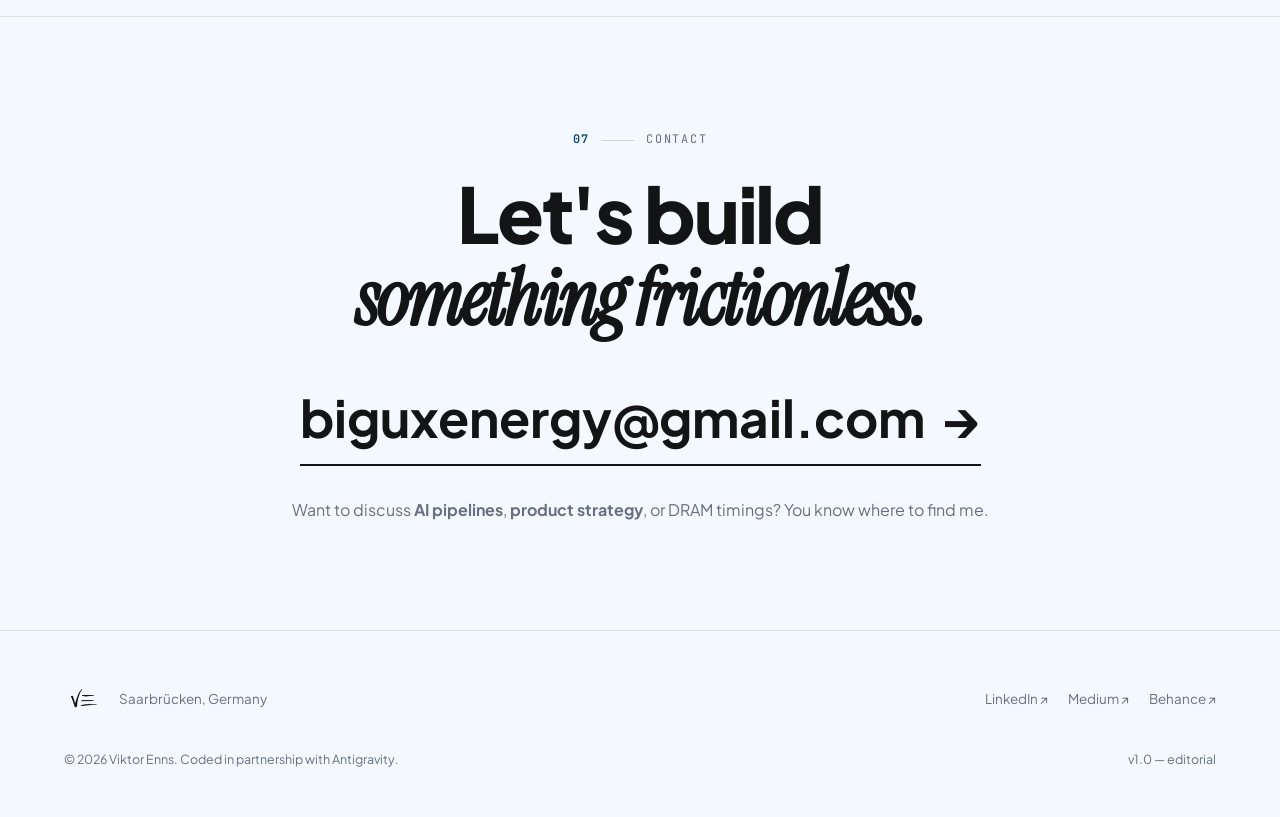
==== commit aee3cc79: "feat: replace placeholder_marble_app.png with marble_collaboration.png in Marble Music Match card" ====
--- a/index.html
+++ b/index.html
@@ -192,10 +192,10 @@
                 <!-- Card 1: Marble Music Match -->
                 <div class="currently-card" style="--card-glow-color: rgba(65, 158, 209, 0.25);">
                     <div class="currently-card-visual">
-                        <div class="sometimes-card-photo-wrap" onclick="openLightbox('[&quot;placeholder_marble_app.png&quot;, &quot;marble_discipline.png&quot;, &quot;marble_layout.png&quot;, &quot;placeholder_marble_producer.png&quot;]', 'Previews', 'Vorschau', 'Marble Music Match UI & Design System', 'Marble Music Match UI & Design-System', 'Screenshots and design system guidelines for the Marble Music Match platform, showcasing the mobile app interface, design discipline rules, and layout system.', 'Screenshots und Design-System-Richtlinien für die Marble Music Match Plattform, bestehend aus der mobilen App-Oberfläche, den Regeln der Design-Disziplin und dem Layout-System.', 'MARBLE PREVIEWS')" style="cursor: pointer;">
+                        <div class="sometimes-card-photo-wrap" onclick="openLightbox('[&quot;marble_collaboration.png&quot;, &quot;marble_discipline.png&quot;, &quot;marble_layout.png&quot;, &quot;placeholder_marble_producer.png&quot;]', 'Previews', 'Vorschau', 'Marble Music Match UI & Design System', 'Marble Music Match UI & Design-System', 'Screenshots and design system guidelines for the Marble Music Match platform, showcasing the mobile app interface, design discipline rules, and layout system.', 'Screenshots und Design-System-Richtlinien für die Marble Music Match Plattform, bestehend aus der mobilen App-Oberfläche, den Regeln der Design-Disziplin und dem Layout-System.', 'MARBLE PREVIEWS')" style="cursor: pointer;">
                             <div class="sometimes-card-carousel">
                                 <div class="carousel-slide">
-                                    <img src="assets/placeholder_marble_app.png" alt="Marble Music Match Mobile UI Mockup" loading="lazy">
+                                    <img src="assets/marble_collaboration.png" alt="Marble Music Match Collaboration UI" loading="lazy">
                                 </div>
                                 <div class="carousel-slide">
                                     <img src="assets/marble_discipline.png" alt="Page Design Discipline - Marble Core Philosophy" loading="lazy">
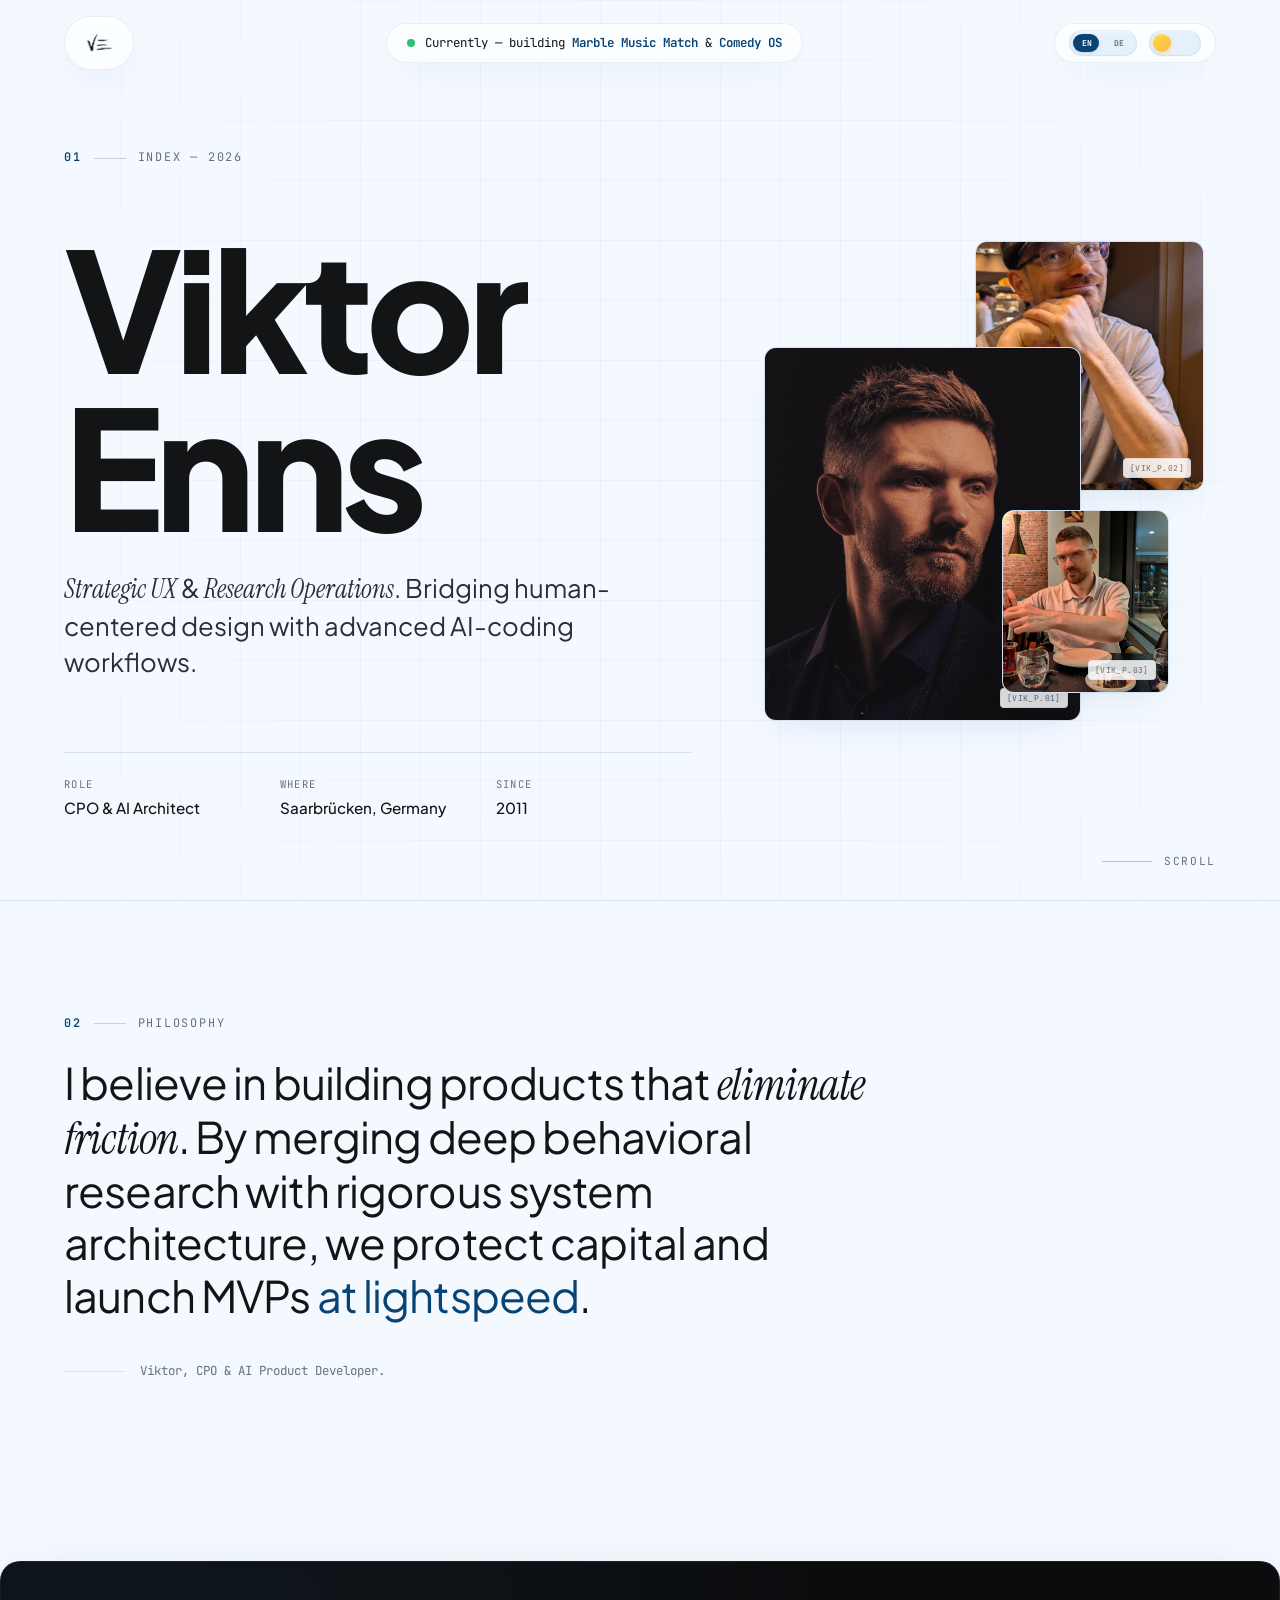
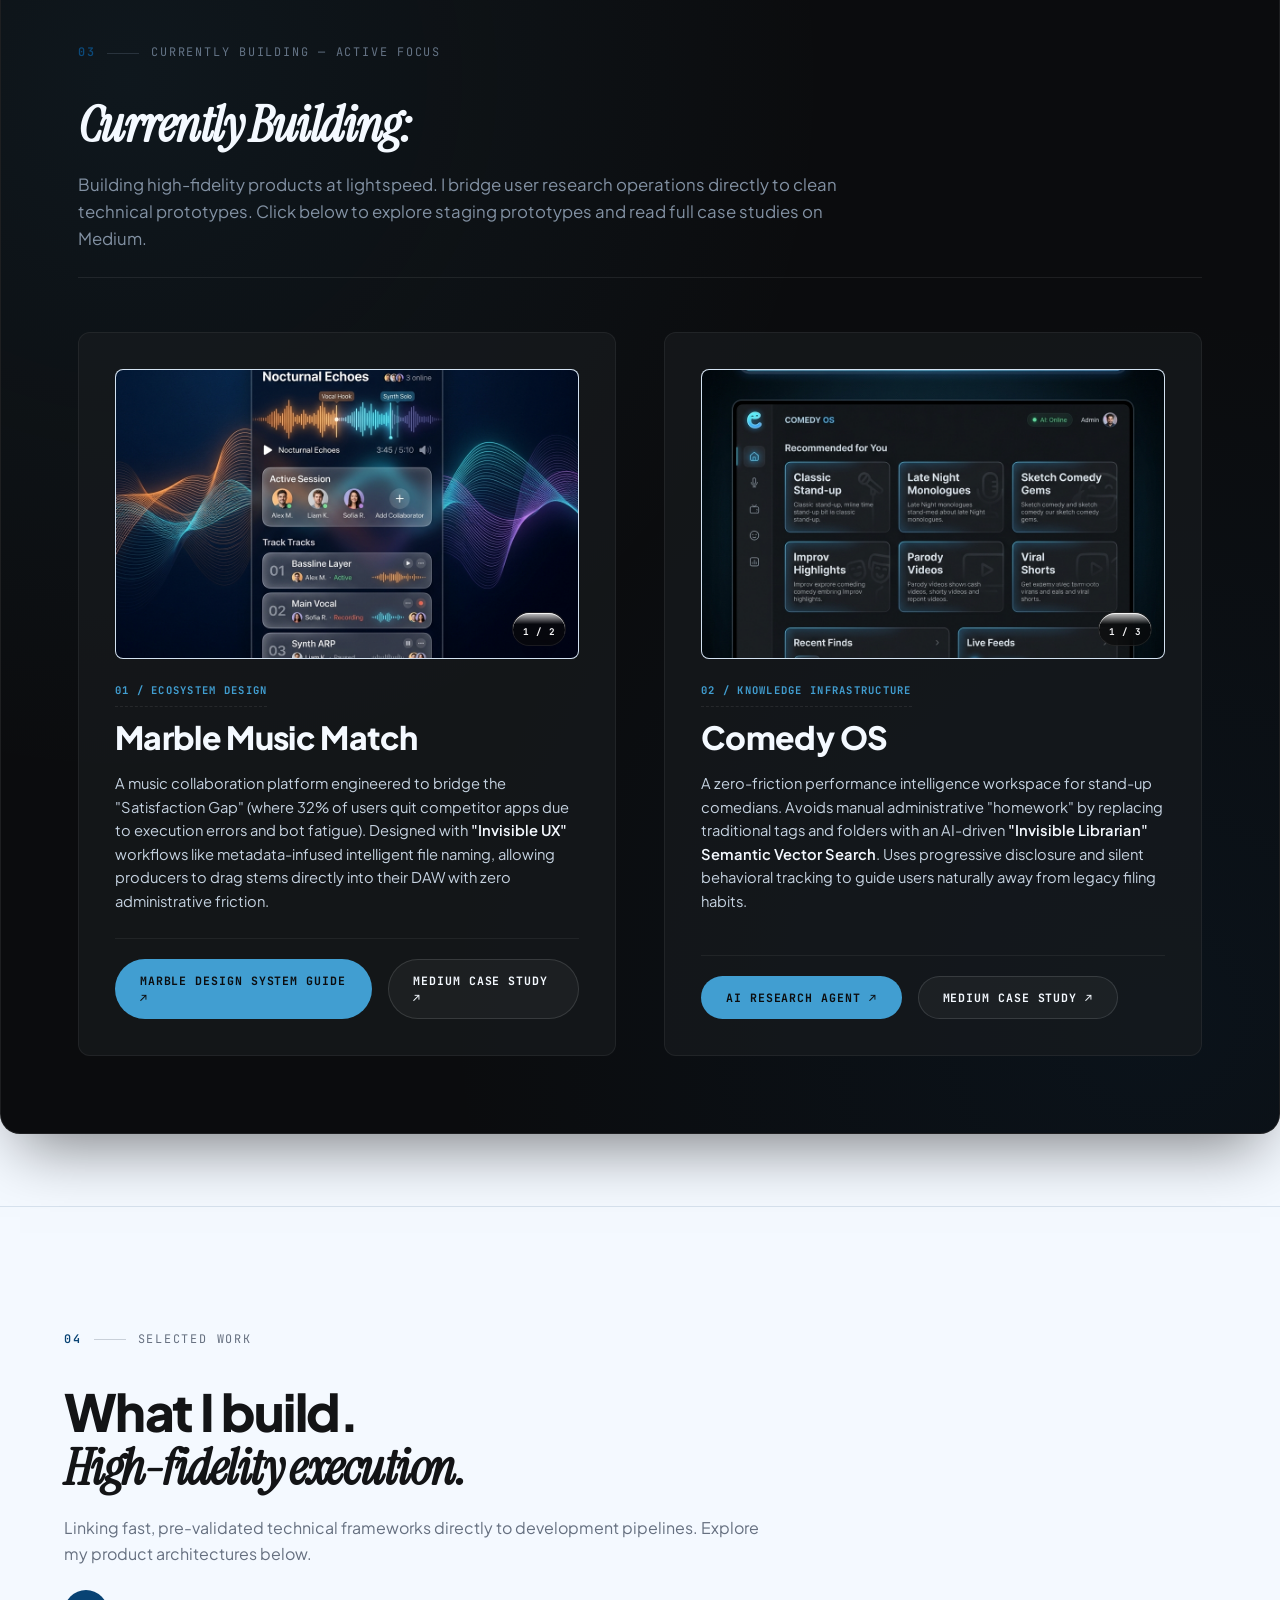
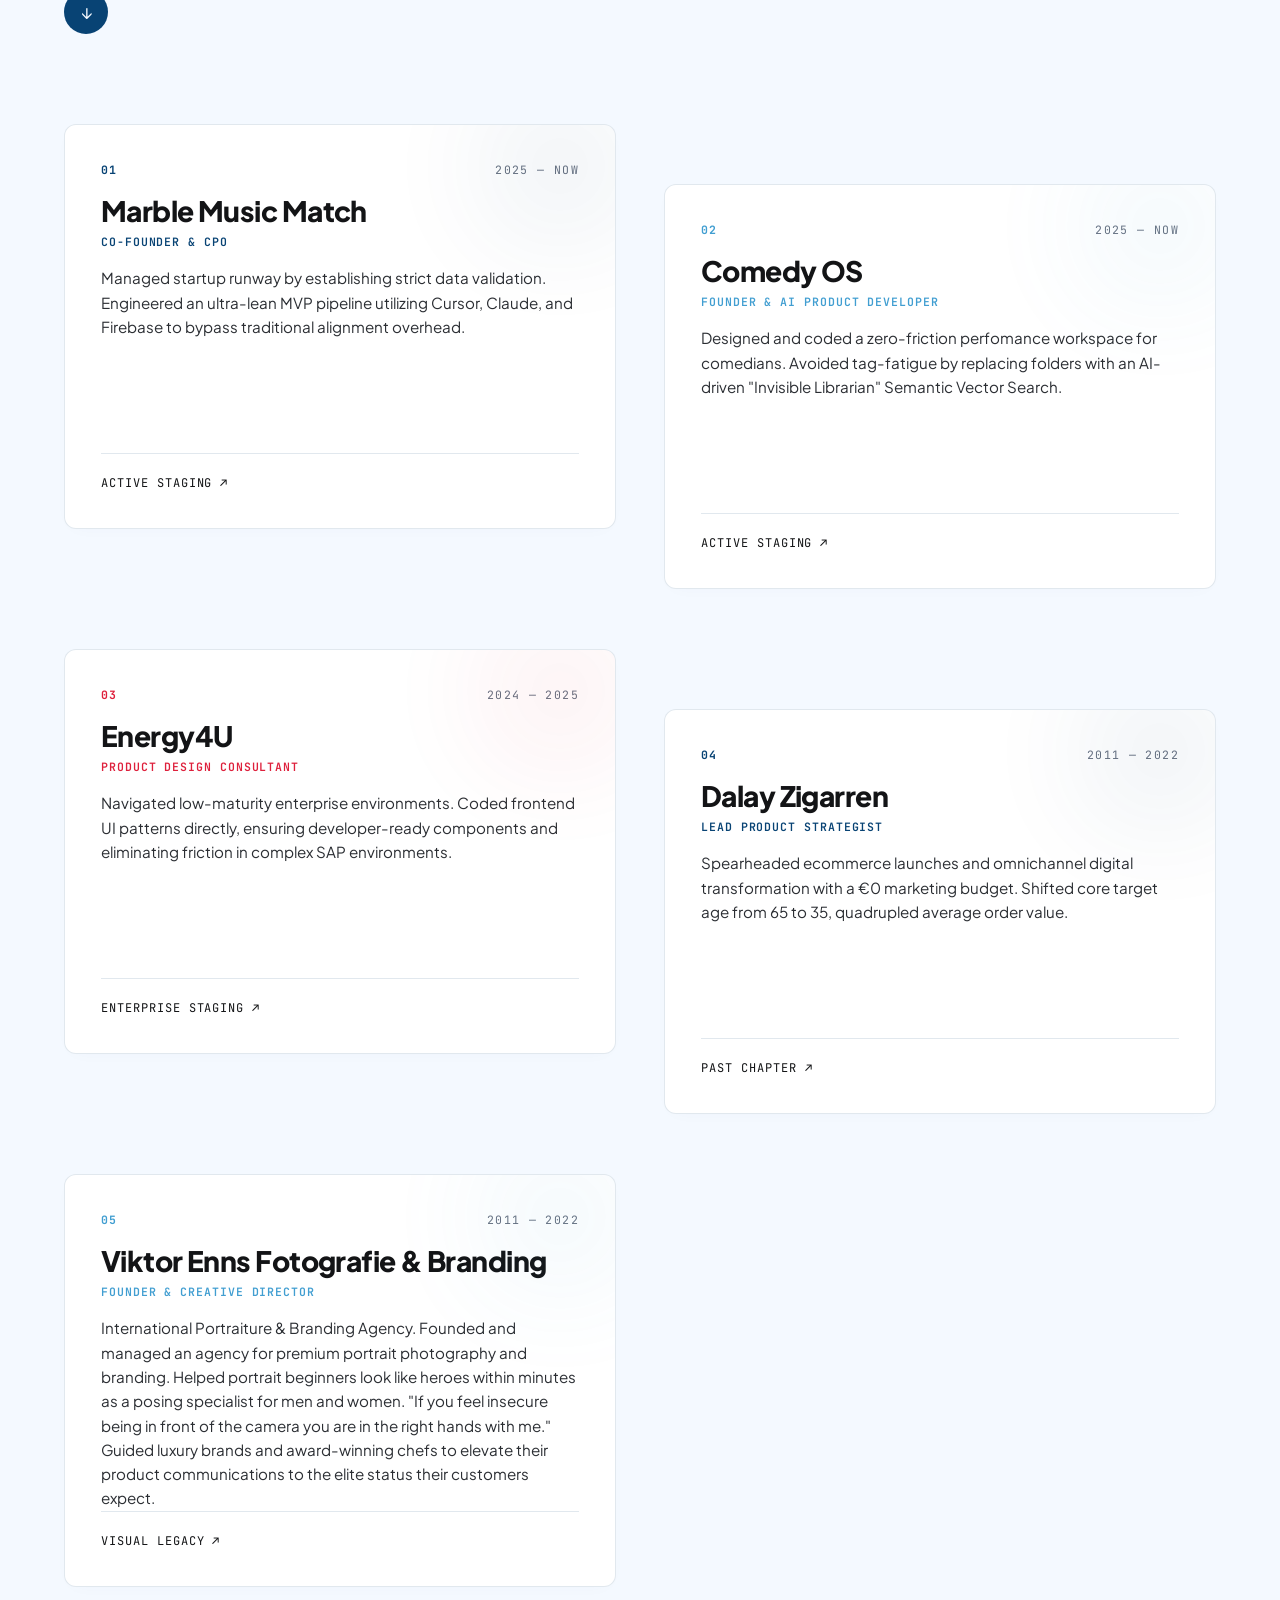
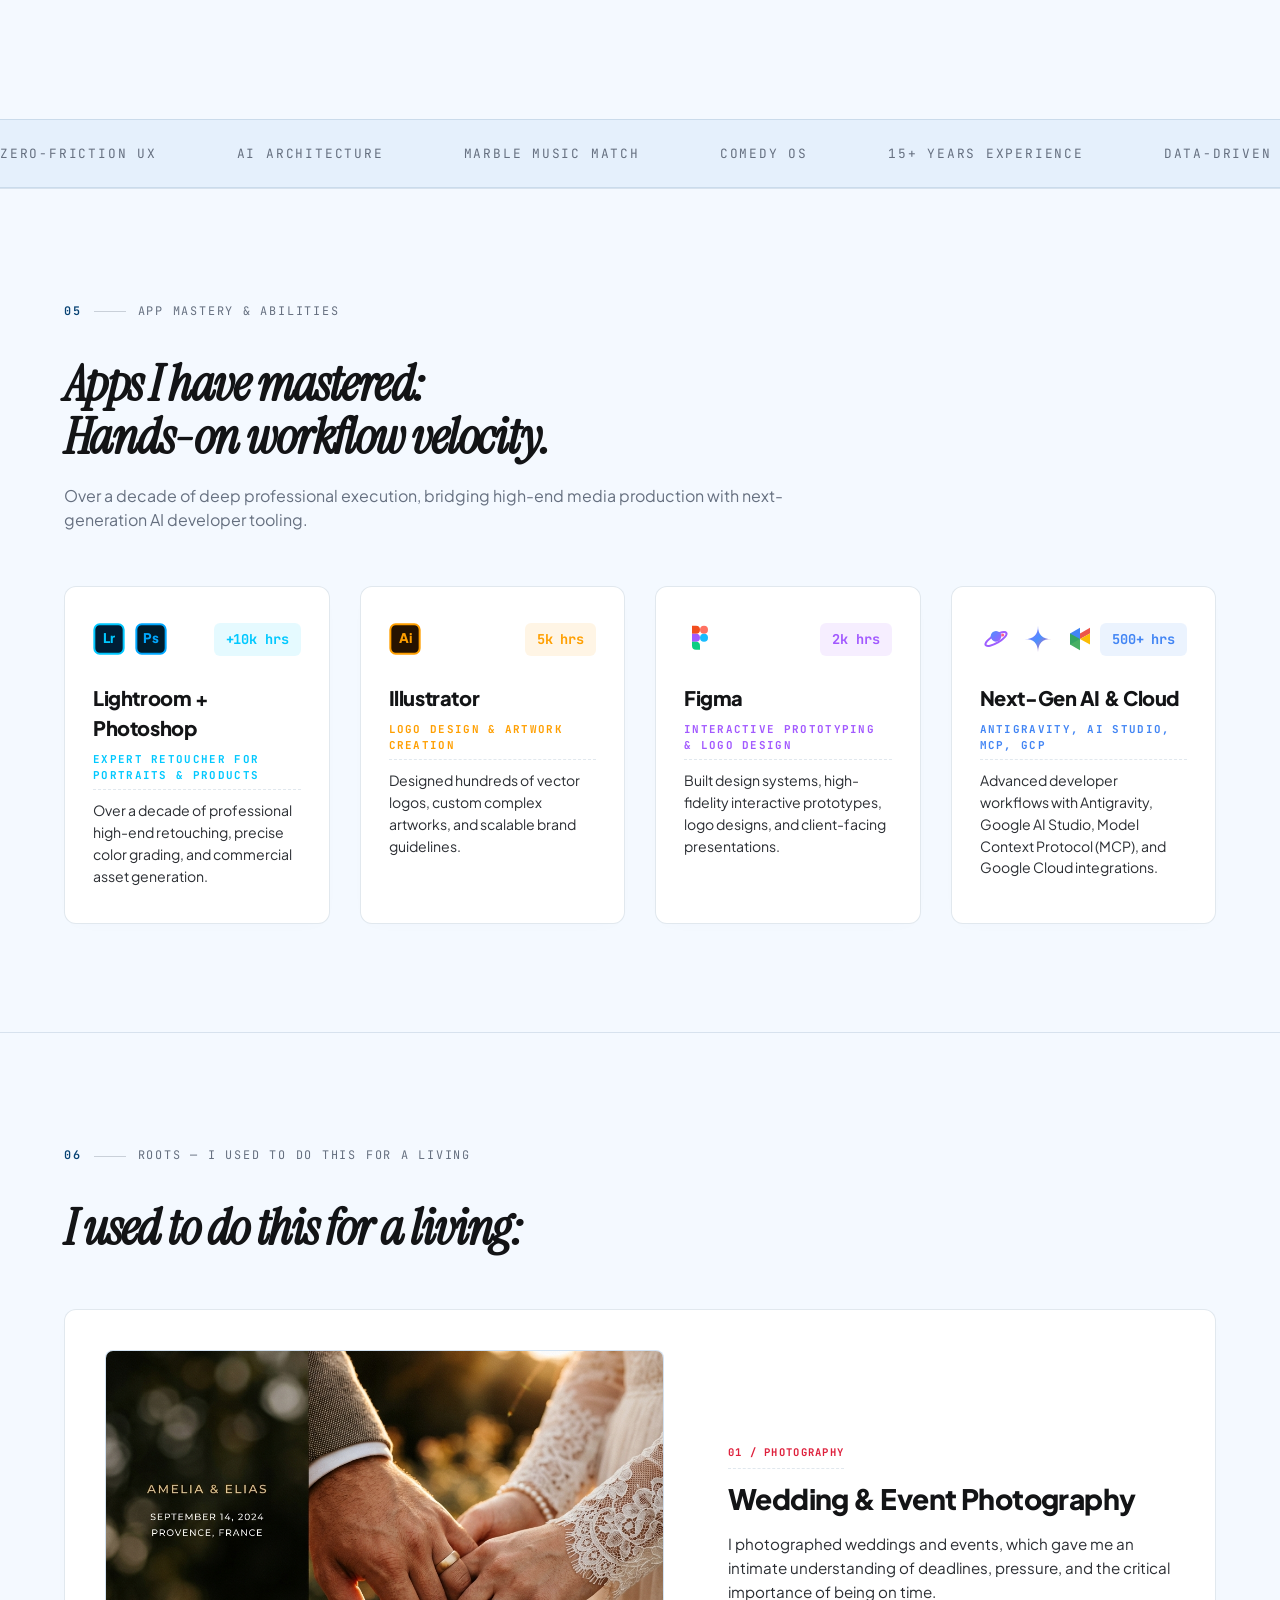
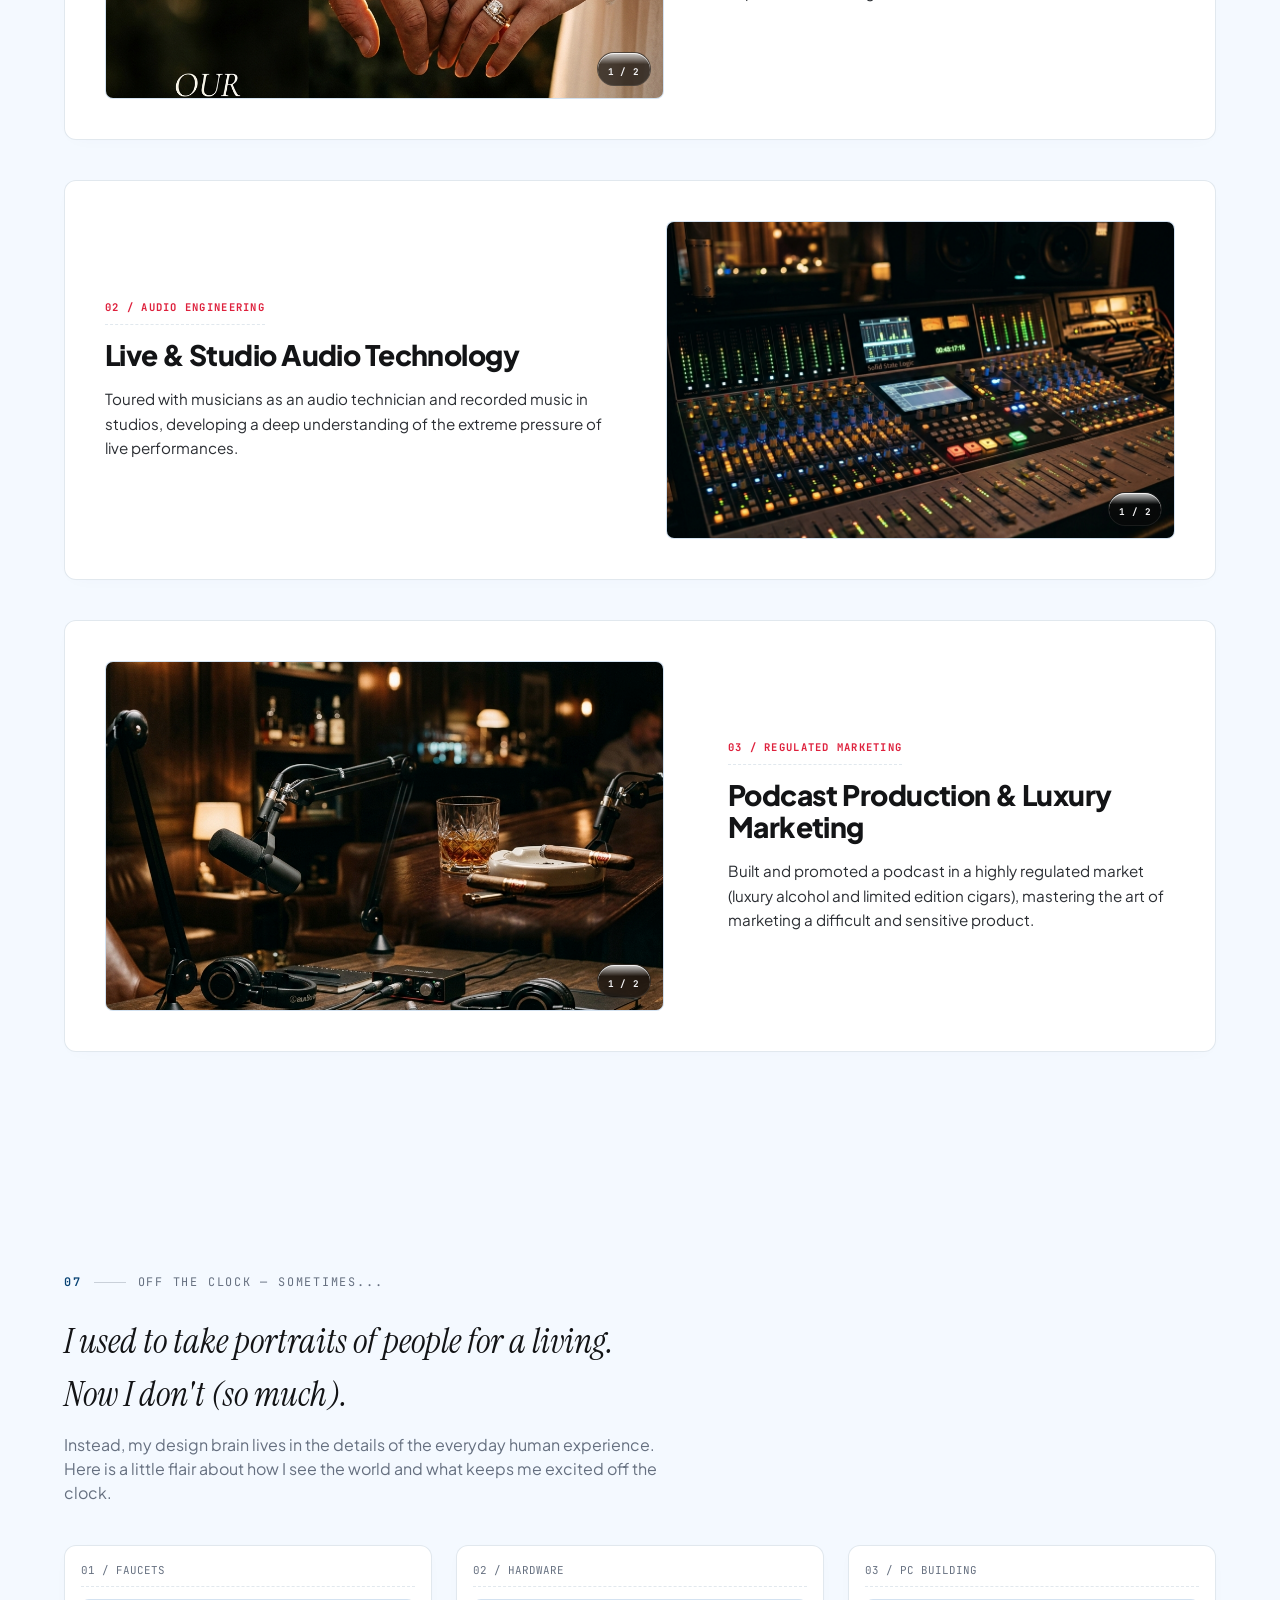
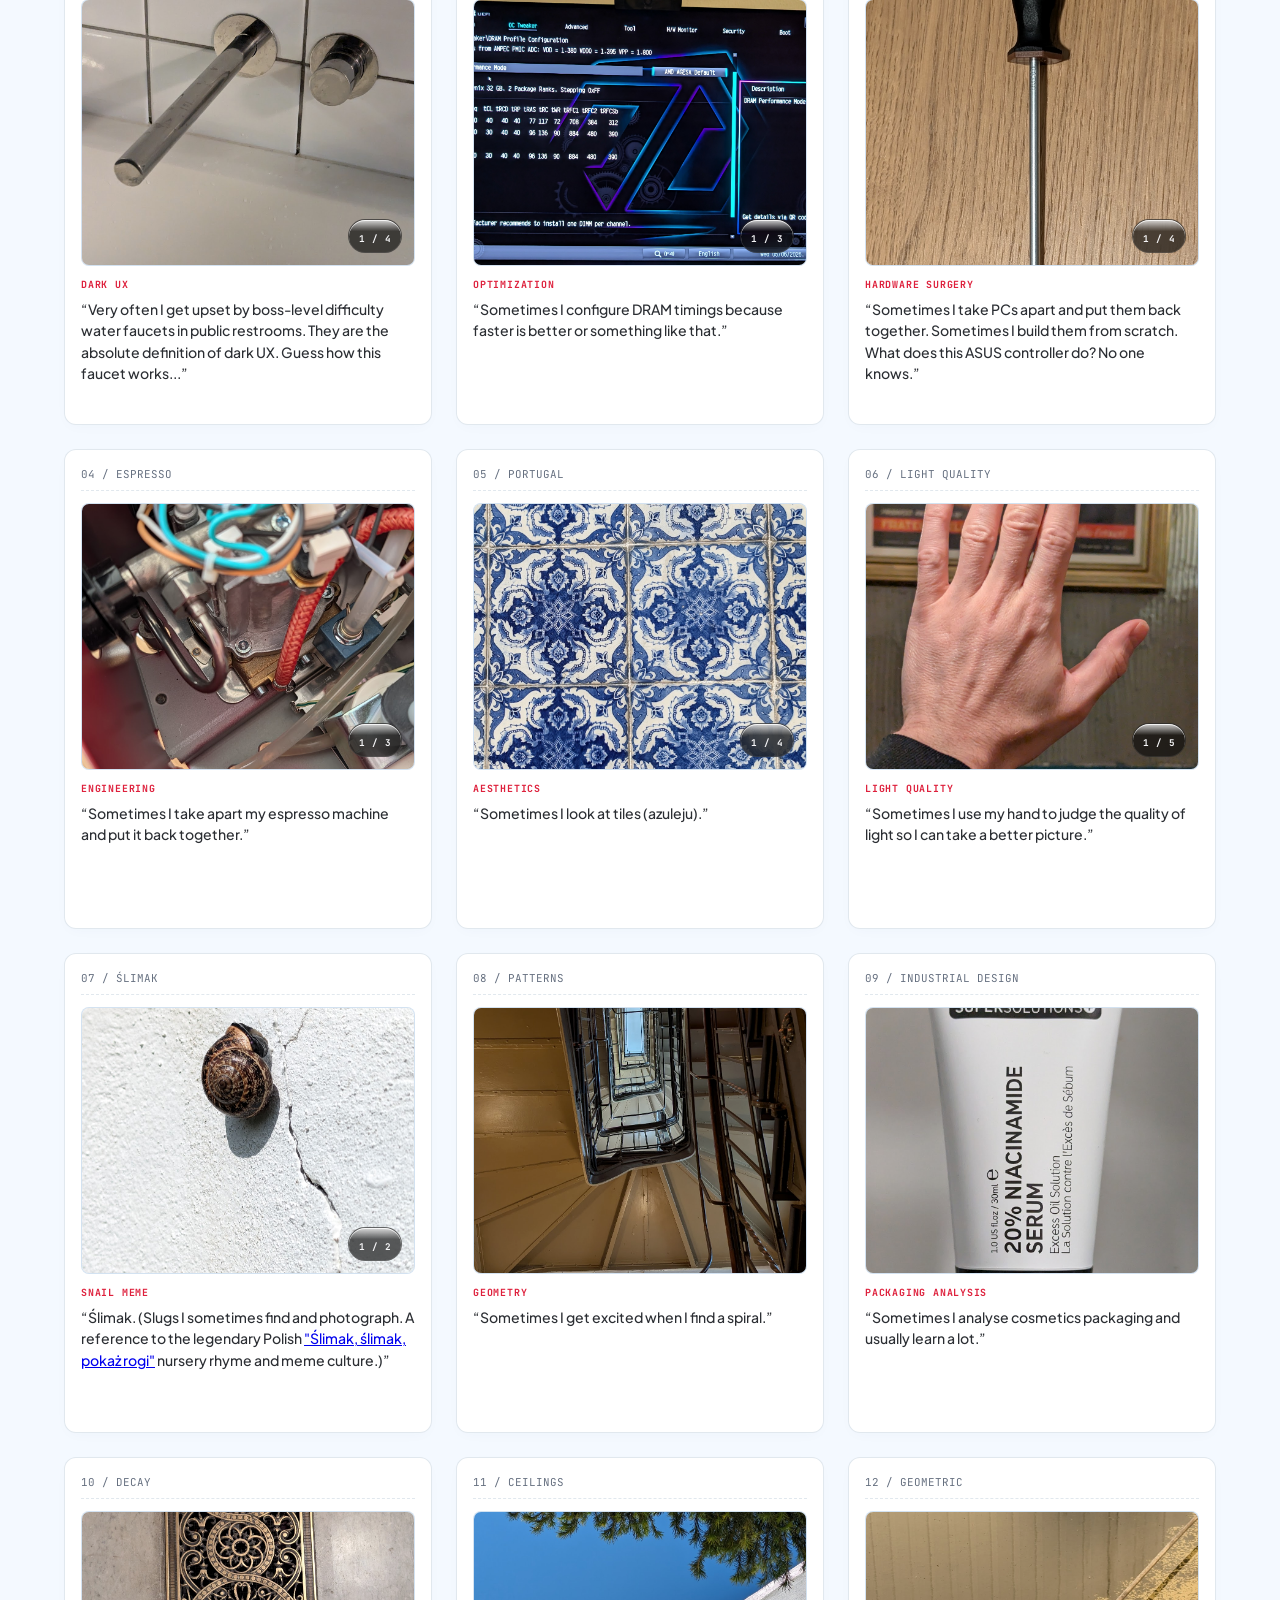
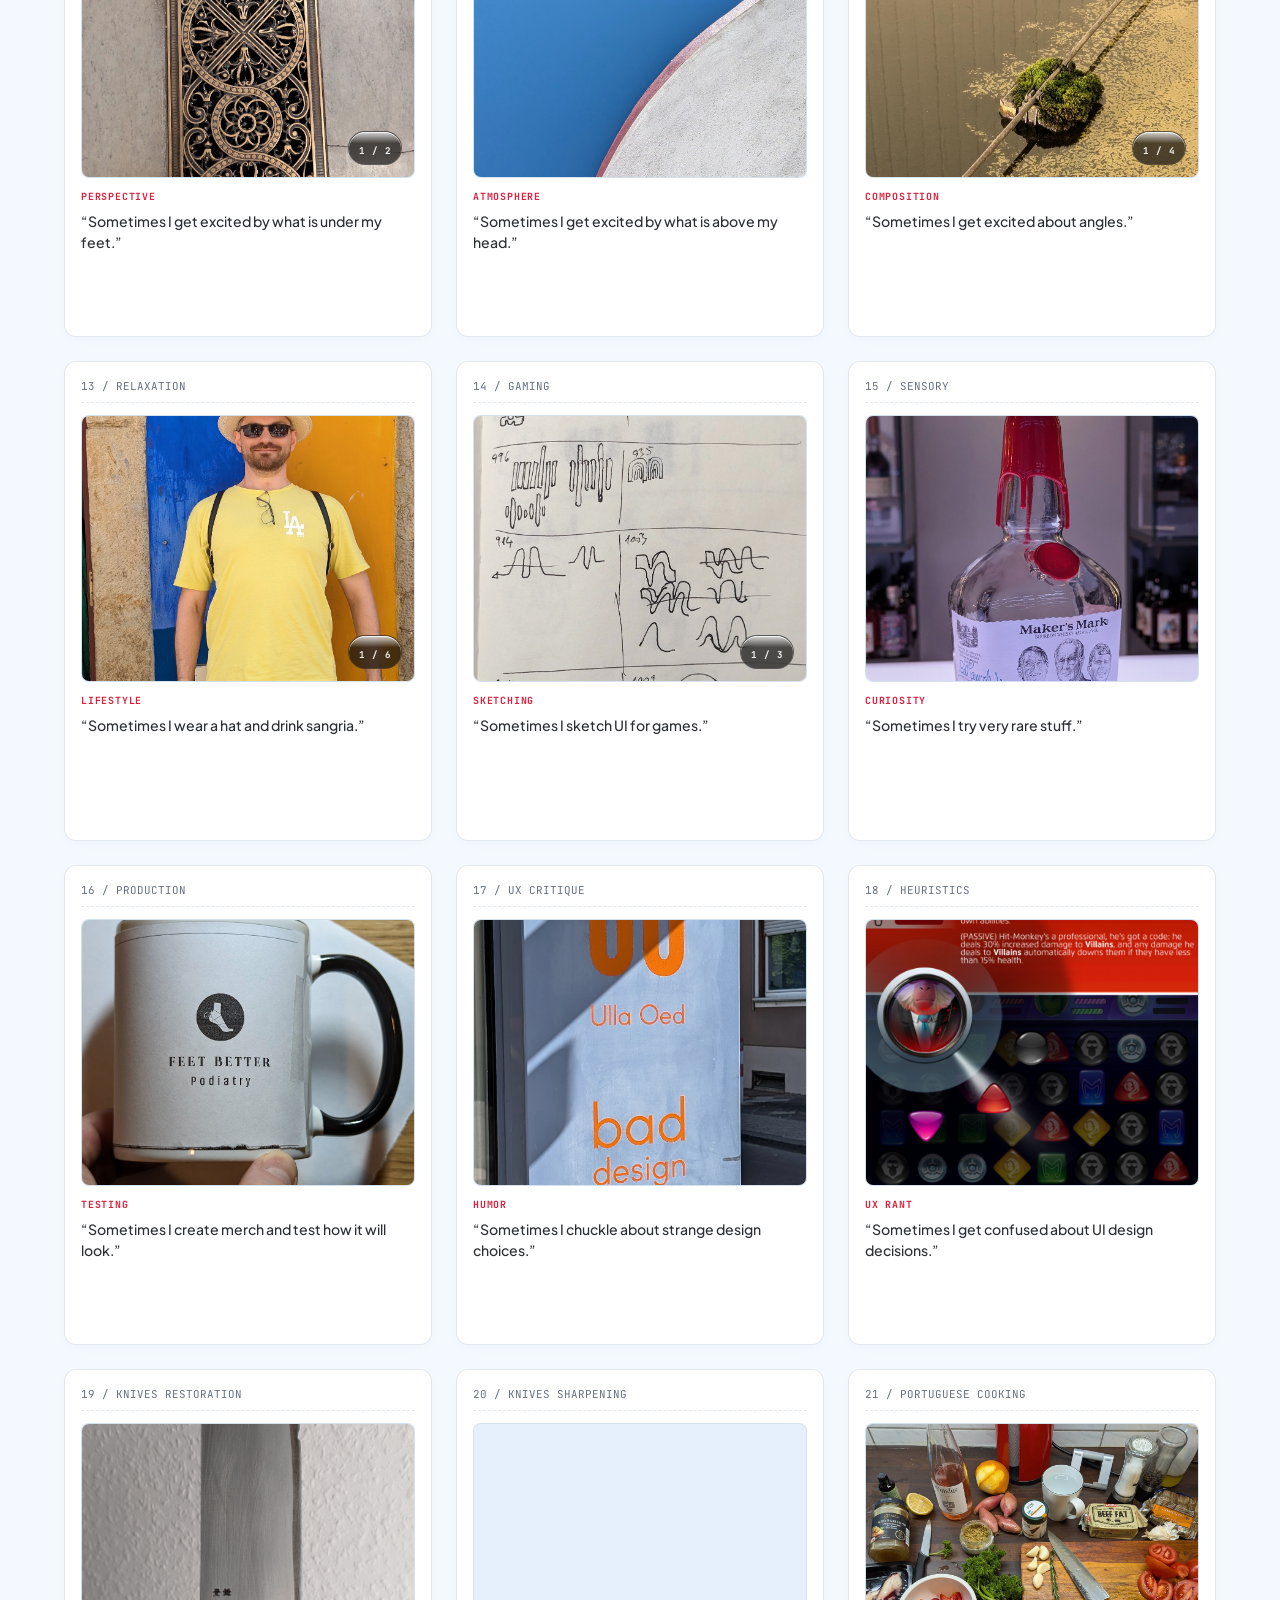
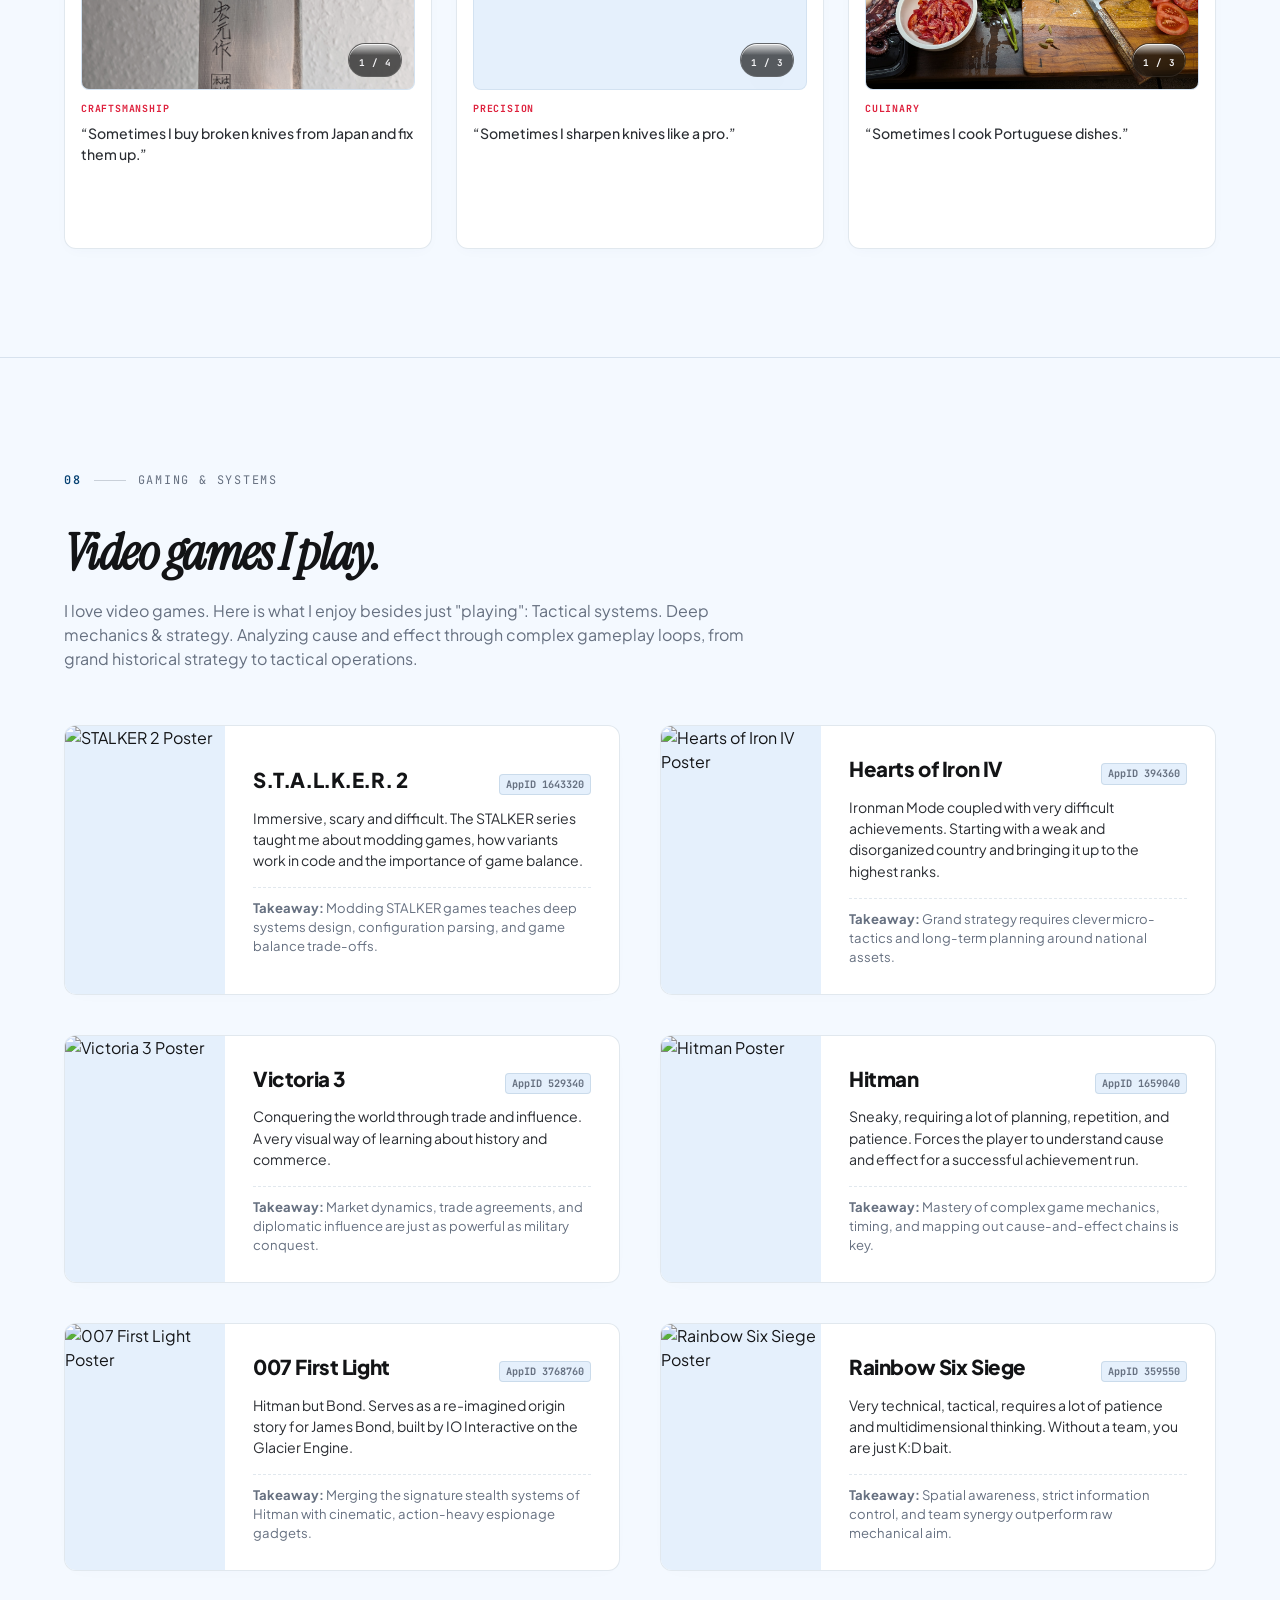
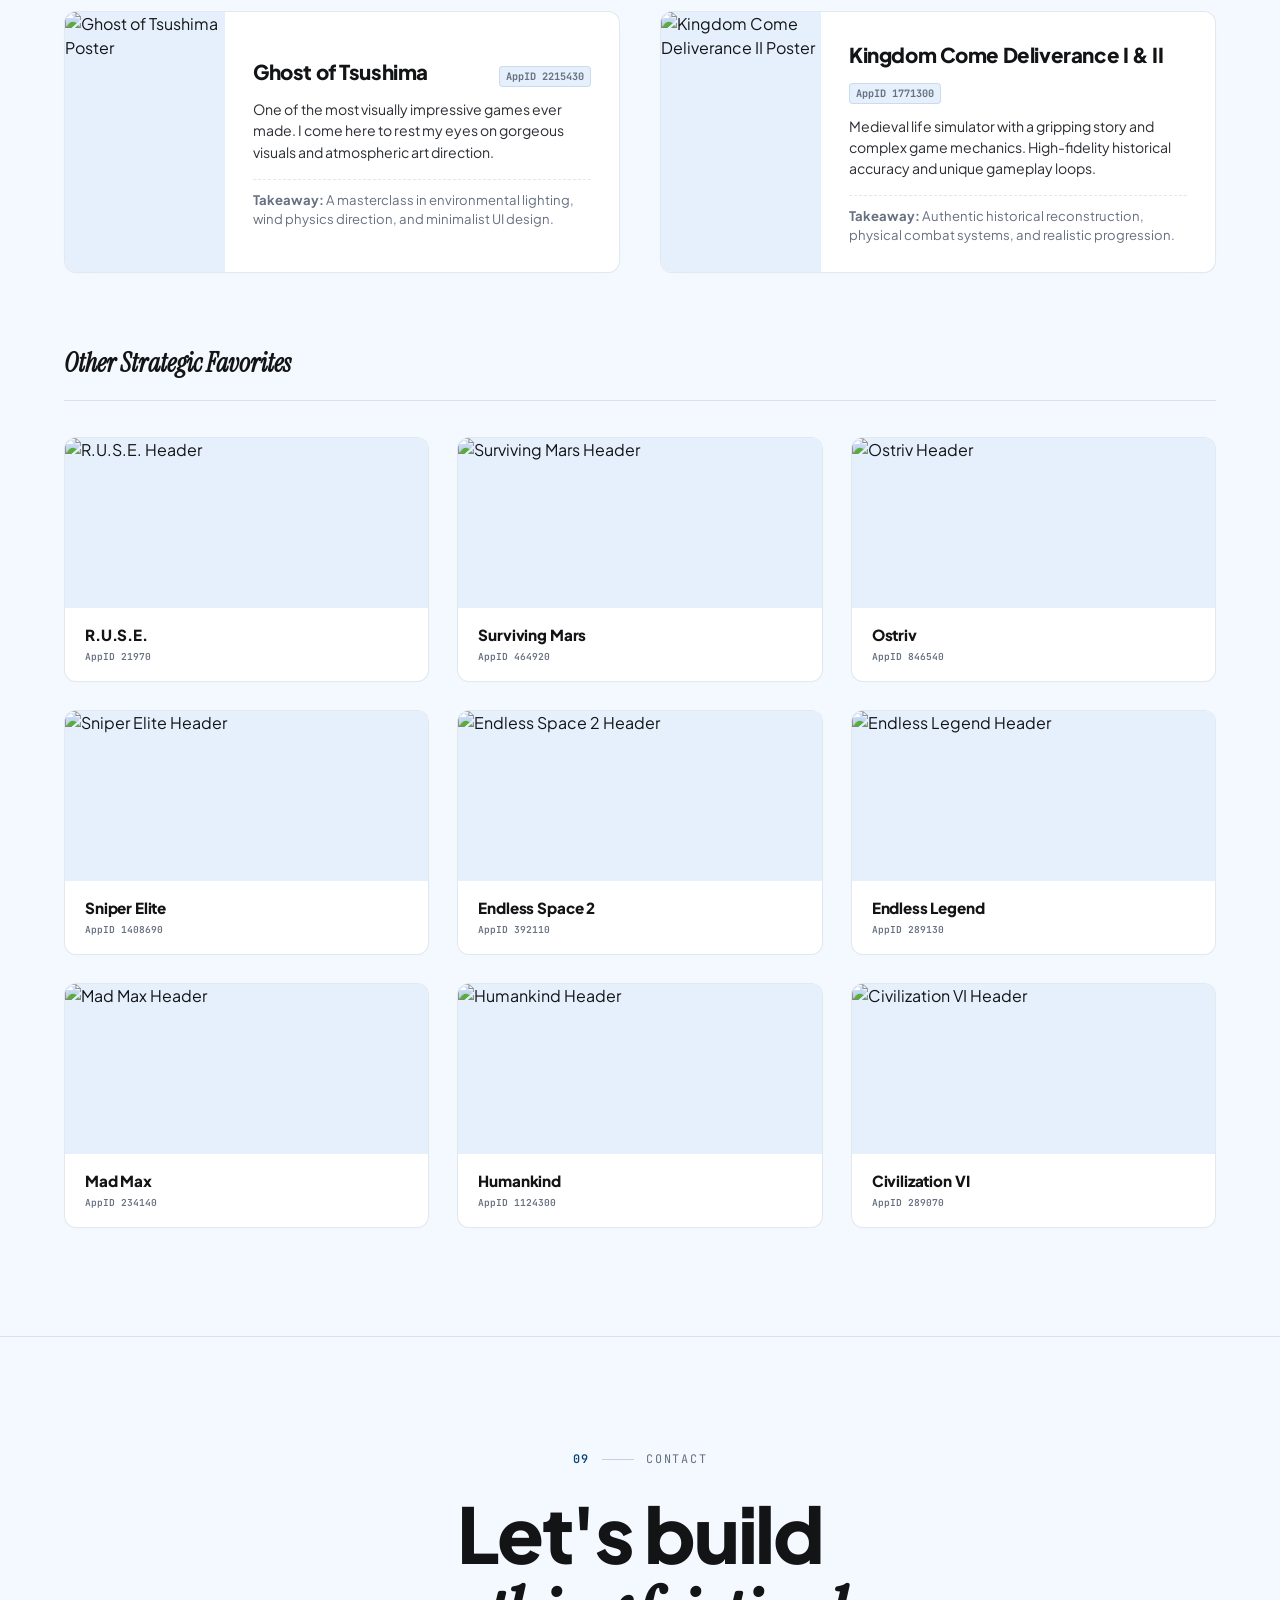
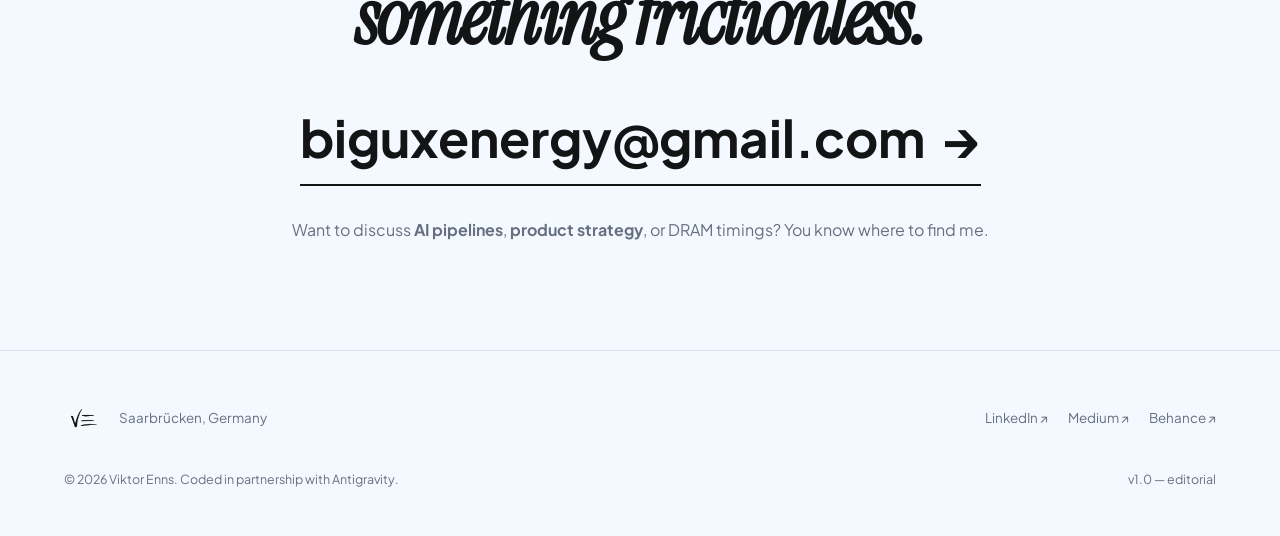
==== commit 04d649c0: "feat: add app mastery and video games sections" ====
--- a/index.html
+++ b/index.html
@@ -16,8 +16,7 @@
     <link rel="canonical" href="https://viktorenns.dev/">
 
     <!-- Favicon -->
-    <link rel="icon" type="image/png" href="assets/logo-light.png" media="(prefers-color-scheme: dark)">
-    <link rel="icon" type="image/png" href="assets/logo-dark.png" media="(prefers-color-scheme: light)">
+    <link rel="icon" type="image/png" href="assets/logo.png">
 
     <!-- Style sheets -->
     <link rel="stylesheet" href="styles.css">
@@ -192,22 +191,16 @@
                 <!-- Card 1: Marble Music Match -->
                 <div class="currently-card" style="--card-glow-color: rgba(65, 158, 209, 0.25);">
                     <div class="currently-card-visual">
-                        <div class="sometimes-card-photo-wrap" onclick="openLightbox('[&quot;marble_collaboration.png&quot;, &quot;marble_discipline.png&quot;, &quot;marble_layout.png&quot;, &quot;placeholder_marble_producer.png&quot;]', 'Previews', 'Vorschau', 'Marble Music Match UI & Design System', 'Marble Music Match UI & Design-System', 'Screenshots and design system guidelines for the Marble Music Match platform, showcasing the mobile app interface, design discipline rules, and layout system.', 'Screenshots und Design-System-Richtlinien für die Marble Music Match Plattform, bestehend aus der mobilen App-Oberfläche, den Regeln der Design-Disziplin und dem Layout-System.', 'MARBLE PREVIEWS')" style="cursor: pointer;">
+                        <div class="sometimes-card-photo-wrap">
                             <div class="sometimes-card-carousel">
                                 <div class="carousel-slide">
-                                    <img src="assets/marble_collaboration.png" alt="Marble Music Match Collaboration UI" loading="lazy">
-                                </div>
-                                <div class="carousel-slide">
-                                    <img src="assets/marble_discipline.png" alt="Page Design Discipline - Marble Core Philosophy" loading="lazy">
-                                </div>
-                                <div class="carousel-slide">
-                                    <img src="assets/marble_layout.png" alt="Spacing is Code, Not Art - Layout Philosophy" loading="lazy">
+                                    <img src="assets/placeholder_marble_app.png" alt="Marble Music Match Mobile UI Mockup" loading="lazy">
                                 </div>
                                 <div class="carousel-slide">
                                     <img src="assets/placeholder_marble_producer.png" alt="Music Producer in Recording Studio" loading="lazy">
                                 </div>
                             </div>
-                            <div class="carousel-badge glass glass--pill"><span>1 / 4</span></div>
+                            <div class="carousel-badge glass glass--pill"><span>1 / 2</span></div>
                         </div>
                     </div>
                     <div class="currently-card-info">
@@ -235,16 +228,16 @@
                 <!-- Card 2: Comedy OS -->
                 <div class="currently-card" style="--card-glow-color: rgba(8, 67, 116, 0.25);">
                     <div class="currently-card-visual">
-                        <div class="sometimes-card-photo-wrap" onclick="openLightbox('[&quot;comedy_os_notes.png&quot;, &quot;comedy_os_setlist.png&quot;, &quot;comedy_os_workbench.png&quot;]', 'Previews', 'Vorschau', 'Comedy OS UI Previews', 'Comedy OS UI-Vorschau', 'Current state of the Comedy OS user interface, showing the Notes view, the Setlist Builder, and the Repertoire Dashboard.', 'Aktueller Stand der Comedy OS Benutzeroberfläche, bestehend aus der Notizen-Ansicht, dem Setlist-Builder und dem Repertoire-Dashboard.', 'COMEDY OS PREVIEWS')" style="cursor: pointer;">
+                        <div class="sometimes-card-photo-wrap">
                             <div class="sometimes-card-carousel">
                                 <div class="carousel-slide">
-                                    <img src="assets/sometimes/comedy_os_notes.png" alt="Comedy OS Notes View - Current UI State" loading="lazy">
+                                    <img src="assets/placeholder_comedy_app.png" alt="Comedy OS Semantic Search Dashboard Mockup" loading="lazy">
                                 </div>
                                 <div class="carousel-slide">
-                                    <img src="assets/sometimes/comedy_os_setlist.png" alt="Comedy OS Setlist Builder View - Current UI State" loading="lazy">
+                                    <img src="assets/placeholder_comedy_stage.png" alt="Comedy Microphone on Stage" loading="lazy">
                                 </div>
                                 <div class="carousel-slide">
-                                    <img src="assets/sometimes/comedy_os_workbench.png" alt="Comedy OS Repertoire Dashboard - Current UI State" loading="lazy">
+                                    <img src="assets/placeholder_comedy_medium.png" alt="Killing the Tag Medium Article Showcase" loading="lazy">
                                 </div>
                             </div>
                             <div class="carousel-badge glass glass--pill"><span>1 / 3</span></div>
@@ -443,10 +436,148 @@
             </div>
         </section>
 
+        <!-- ========== APP MASTERY SECTION ========== -->
+        <section class="app-mastery" id="app-mastery">
+            <span class="eyebrow" id="eyebrow-app-mastery">
+                <span class="eyebrow-num">05</span>
+                <span class="eyebrow-line"></span>
+                <span class="lang-en">App Mastery &amp; Abilities</span>
+                <span class="lang-de">Software-Expertise &amp; Fähigkeiten</span>
+            </span>
+
+            <div class="app-mastery-header">
+                <h2 class="serif section-title">
+                    <span class="lang-en">Apps I have mastered:<br><span class="serif">Hands-on workflow velocity.</span></span>
+                    <span class="lang-de">Beherrschte Applikationen:<br><span class="serif">Praxiserprobte Workflow-Geschwindigkeit.</span></span>
+                </h2>
+                <p class="muted section-sub lang-en">Over a decade of deep professional execution, bridging high-end media production with next-generation AI developer tooling.</p>
+                <p class="muted section-sub lang-de">Über ein Jahrzehnt professioneller Praxiserfahrung, von High-End-Medienproduktion bis hin zu modernen KI-Entwicklertools.</p>
+            </div>
+
+            <div class="app-mastery-grid">
+                <!-- Card 1: Lightroom + Photoshop -->
+                <div class="app-card" style="--app-accent: #00c8ff; --app-glow: rgba(0, 200, 255, 0.15);">
+                    <div class="app-card-header">
+                        <div class="app-logos">
+                            <!-- SVG for Lightroom -->
+                            <svg class="app-logo-svg" viewBox="0 0 24 24" width="32" height="32" aria-hidden="true">
+                                <rect width="22" height="22" x="1" y="1" rx="4" fill="#001E36" stroke="#00C8FF" stroke-width="1.5"/>
+                                <text x="12" y="15" font-family="var(--sans)" font-weight="800" font-size="10" fill="#00C8FF" text-anchor="middle">Lr</text>
+                            </svg>
+                            <!-- SVG for Photoshop -->
+                            <svg class="app-logo-svg" viewBox="0 0 24 24" width="32" height="32" aria-hidden="true">
+                                <rect width="22" height="22" x="1" y="1" rx="4" fill="#001C2C" stroke="#00A8FF" stroke-width="1.5"/>
+                                <text x="12" y="15" font-family="var(--sans)" font-weight="800" font-size="10" fill="#00A8FF" text-anchor="middle">Ps</text>
+                            </svg>
+                        </div>
+                        <span class="app-hours">+10k hrs</span>
+                    </div>
+                    <div class="app-card-body">
+                        <h3 class="app-title">Lightroom + Photoshop</h3>
+                        <p class="app-role lang-en">Expert Retoucher for Portraits &amp; Products</p>
+                        <p class="app-role lang-de">Experte für Porträt- &amp; Produktretusche</p>
+                        <p class="app-desc lang-en">Over a decade of professional high-end retouching, precise color grading, and commercial asset generation.</p>
+                        <p class="app-desc lang-de">Über ein Jahrzehnt professionelle High-End-Retusche, präzise Farbkorrektur und kommerzielle Asset-Erstellung.</p>
+                    </div>
+                </div>
+
+                <!-- Card 2: Adobe Illustrator -->
+                <div class="app-card" style="--app-accent: #ff9f00; --app-glow: rgba(255, 159, 0, 0.15);">
+                    <div class="app-card-header">
+                        <div class="app-logos">
+                            <!-- SVG for Illustrator -->
+                            <svg class="app-logo-svg" viewBox="0 0 24 24" width="32" height="32" aria-hidden="true">
+                                <rect width="22" height="22" x="1" y="1" rx="4" fill="#261300" stroke="#FF9F00" stroke-width="1.5"/>
+                                <text x="12" y="15" font-family="var(--sans)" font-weight="800" font-size="10" fill="#FF9F00" text-anchor="middle">Ai</text>
+                            </svg>
+                        </div>
+                        <span class="app-hours">5k hrs</span>
+                    </div>
+                    <div class="app-card-body">
+                        <h3 class="app-title">Illustrator</h3>
+                        <p class="app-role lang-en">Logo Design &amp; Artwork Creation</p>
+                        <p class="app-role lang-de">Logo-Design &amp; Artwork-Erstellung</p>
+                        <p class="app-desc lang-en">Designed hundreds of vector logos, custom complex artworks, and scalable brand guidelines.</p>
+                        <p class="app-desc lang-de">Entwurf von Hunderten Vektorlogos, komplexen maßgeschneiderten Artworks und skalierbaren Markenrichtlinien.</p>
+                    </div>
+                </div>
+
+                <!-- Card 3: Figma -->
+                <div class="app-card" style="--app-accent: #a259ff; --app-glow: rgba(162, 89, 255, 0.15);">
+                    <div class="app-card-header">
+                        <div class="app-logos">
+                            <!-- SVG for Figma -->
+                            <svg class="app-logo-svg" viewBox="0 0 24 24" width="32" height="32" aria-hidden="true">
+                                <path d="M12 5a3 3 0 0 0-3-3H6v6h3a3 3 0 0 0 3-3z" fill="#F24E1E"/>
+                                <path d="M12 5a3 3 0 1 0 6 0a3 3 0 0 0-6 0z" fill="#FF7262"/>
+                                <path d="M12 11a3 3 0 0 0-3-3H6v6h3a3 3 0 0 0 3-3z" fill="#A259FF"/>
+                                <path d="M18 11a3 3 0 1 0-6 0a3 3 0 0 0 6 0z" fill="#1ABCFE"/>
+                                <path d="M12 17a3 3 0 0 0-3-3H6v3a3 3 0 0 0 3 3h3v-3z" fill="#0ACF83"/>
+                            </svg>
+                        </div>
+                        <span class="app-hours">2k hrs</span>
+                    </div>
+                    <div class="app-card-body">
+                        <h3 class="app-title">Figma</h3>
+                        <p class="app-role lang-en">Interactive Prototyping &amp; Logo Design</p>
+                        <p class="app-role lang-de">Interaktives Prototyping &amp; Logo-Design</p>
+                        <p class="app-desc lang-en">Built design systems, high-fidelity interactive prototypes, logo designs, and client-facing presentations.</p>
+                        <p class="app-desc lang-de">Erstellung von Design-Systemen, interaktiven High-Fidelity-Prototypen, Logo-Entwürfen und Präsentationen.</p>
+                    </div>
+                </div>
+
+                <!-- Card 4: Next-Gen AI & Cloud -->
+                <div class="app-card" style="--app-accent: #4285f4; --app-glow: rgba(66, 133, 244, 0.15);">
+                    <div class="app-card-header">
+                        <div class="app-logos">
+                            <!-- Custom Antigravity Orb -->
+                            <svg class="app-logo-svg" viewBox="0 0 24 24" width="32" height="32" aria-hidden="true" fill="none">
+                                <ellipse cx="12" cy="12" rx="9" ry="3" stroke="#9E5FFF" stroke-width="1.5" transform="rotate(-30 12 12)"/>
+                                <circle cx="12" cy="10" r="4" fill="url(#antigravity-grad)"/>
+                                <circle cx="17" cy="9" r="1.2" fill="#FF5D8F"/>
+                                <defs>
+                                    <linearGradient id="antigravity-grad" x1="0%" y1="0%" x2="100%" y2="100%">
+                                        <stop offset="0%" stop-color="#4B90FF"/>
+                                        <stop offset="100%" stop-color="#9E5FFF"/>
+                                    </linearGradient>
+                                </defs>
+                            </svg>
+                            <!-- Gemini Star -->
+                            <svg class="app-logo-svg" viewBox="0 0 24 24" width="32" height="32" aria-hidden="true" fill="none">
+                                <path d="M12 2 Q12 12 22 12 Q12 12 12 22 Q12 12 2 12 Q12 12 12 2 Z" fill="url(#gemini-grad)"/>
+                                <defs>
+                                    <linearGradient id="gemini-grad" x1="0%" y1="0%" x2="100%" y2="100%">
+                                        <stop offset="0%" stop-color="#9E5FFF"/>
+                                        <stop offset="50%" stop-color="#4B90FF"/>
+                                        <stop offset="100%" stop-color="#FF5D8F"/>
+                                    </linearGradient>
+                                </defs>
+                            </svg>
+                            <!-- GCP Hexagonal Cube -->
+                            <svg class="app-logo-svg" viewBox="0 0 24 24" width="32" height="32" aria-hidden="true">
+                                <path d="M12 12V3.5L4.5 7.8v8.4L12 12z" fill="#4285F4"/>
+                                <path d="M12 12l7.5-4.2V3.5L12 7.8v4.2z" fill="#EA4335" opacity="0.9"/>
+                                <path d="M12 12l7.5 4.2v-8.4L12 12z" fill="#FBBC05"/>
+                                <path d="M12 12V20.5l-7.5-4.3V7.8L12 12z" fill="#34A853" opacity="0.9"/>
+                            </svg>
+                        </div>
+                        <span class="app-hours">500+ hrs</span>
+                    </div>
+                    <div class="app-card-body">
+                        <h3 class="app-title">Next-Gen AI &amp; Cloud</h3>
+                        <p class="app-role lang-en">Antigravity, AI Studio, MCP, GCP</p>
+                        <p class="app-role lang-de">Antigravity, AI Studio, MCP, GCP</p>
+                        <p class="app-desc lang-en">Advanced developer workflows with Antigravity, Google AI Studio, Model Context Protocol (MCP), and Google Cloud integrations.</p>
+                        <p class="app-desc lang-de">Fortgeschrittene Entwickler-Workflows mit Antigravity, Google AI Studio, Model Context Protocol (MCP) und Google Cloud-Integrationen.</p>
+                    </div>
+                </div>
+            </div>
+        </section>
+
         <!-- ========== PAST PROFESSIONS SECTION ========== -->
         <section class="past-professions" id="past-professions">
             <span class="eyebrow" id="eyebrow-past-professions">
-                <span class="eyebrow-num">05</span>
+                <span class="eyebrow-num">06</span>
                 <span class="eyebrow-line"></span>
                 <span class="lang-en">Roots — I Used to Do This For a Living</span>
                 <span class="lang-de">Wurzeln — Das habe ich früher beruflich gemacht</span>
@@ -522,14 +653,10 @@
                         <div class="sometimes-card-photo-wrap">
                             <div class="sometimes-card-carousel">
                                 <div class="carousel-slide">
-                                    <a href="https://www.youtube.com/watch?v=Y5P8ho5wSPM" target="_blank" rel="noopener" aria-label="Watch La Trattoria del Postillione on YouTube">
-                                        <img src="assets/sometimes/dalay_video_1.jpg" alt="La Trattoria del Postillione mit Cammaroto Interview" loading="lazy">
-                                    </a>
+                                    <img src="assets/placeholder_podcast.png" alt="Podcast microphone with whiskey and cigar" loading="lazy">
                                 </div>
                                 <div class="carousel-slide">
-                                    <a href="https://www.youtube.com/watch?v=yXmfM0DgX68" target="_blank" rel="noopener" aria-label="Watch Going Home Local Hero on YouTube">
-                                        <img src="assets/sometimes/dalay_video_2.jpg" alt="Going Home Local Hero - Viktor Enns" loading="lazy">
-                                    </a>
+                                    <img src="assets/placeholder_cigars.png" alt="Cigars and luxury branding" loading="lazy">
                                 </div>
                             </div>
                             <div class="carousel-badge glass glass--pill"><span>1 / 2</span></div>
@@ -542,23 +669,9 @@
                             <span class="lang-de">Podcast-Produktion & Luxus-Marketing</span>
                         </h3>
                         <p class="past-card-description">
-                            <span class="lang-en">Built and promoted a podcast in a highly regulated market (luxury alcohol and limited edition cigars), mastering the art of marketing a difficult and sensitive product. Video productions include:</span>
-                            <span class="lang-de">Aufbau und Vermarktung eines Podcasts in einem stark regulierten Markt (Premium-Alkohol und limitierte Zigarren) — so habe ich gelernt, hochsensible und anspruchsvolle Produkte erfolgreich zu vermarkten. Zu den Videoproduktionen gehören:</span>
+                            <span class="lang-en">Built and promoted a podcast in a highly regulated market (luxury alcohol and limited edition cigars), mastering the art of marketing a difficult and sensitive product.</span>
+                            <span class="lang-de">Aufbau und Vermarktung eines Podcasts in einem stark regulierten Markt (Premium-Alkohol und limitierte Zigarren) — so habe ich gelernt, hochsensible und anspruchsvolle Produkte erfolgreich zu vermarkten.</span>
                         </p>
-                        <ul class="past-card-links" style="list-style: none; padding: 0; margin: 16px 0 0 0; display: flex; flex-direction: column; gap: 10px;">
-                            <li>
-                                <a href="https://www.youtube.com/watch?v=Y5P8ho5wSPM" target="_blank" rel="noopener" style="display: inline-flex; align-items: center; gap: 8px; color: var(--accent); text-decoration: none; font-size: 0.88rem; transition: color 0.3s var(--ease); font-weight: 600;" onmouseover="this.style.color='#FFFFFF'" onmouseout="this.style.color='var(--accent)'">
-                                    <svg width="14" height="14" viewBox="0 0 24 24" fill="none" stroke="currentColor" stroke-width="2" style="flex-shrink: 0;"><path d="M18 13v6a2 2 0 0 1-2 2H5a2 2 0 0 1-2-2V8a2 2 0 0 1 2-2h6M15 3h6v6M10 14L21 3"/></svg>
-                                    <span>La Trattoria del Postillione mit Cammaroto Interview ↗</span>
-                                </a>
-                            </li>
-                            <li>
-                                <a href="https://www.youtube.com/watch?v=yXmfM0DgX68" target="_blank" rel="noopener" style="display: inline-flex; align-items: center; gap: 8px; color: var(--accent); text-decoration: none; font-size: 0.88rem; transition: color 0.3s var(--ease); font-weight: 600;" onmouseover="this.style.color='#FFFFFF'" onmouseout="this.style.color='var(--accent)'">
-                                    <svg width="14" height="14" viewBox="0 0 24 24" fill="none" stroke="currentColor" stroke-width="2" style="flex-shrink: 0;"><path d="M18 13v6a2 2 0 0 1-2 2H5a2 2 0 0 1-2-2V8a2 2 0 0 1 2-2h6M15 3h6v6M10 14L21 3"/></svg>
-                                    <span>Going Home Local Hero by Leon Gossen - Viktor Enns [MusicVideo] ↗</span>
-                                </a>
-                            </li>
-                        </ul>
                     </div>
                 </div>
             </div>
@@ -567,7 +680,7 @@
         <!-- ========== "SOMETIMES VIKTOR..." SECTION ========== -->
         <section class="life" id="life">
             <span class="eyebrow" id="eyebrow-sometimes">
-                <span class="eyebrow-num">06</span>
+                <span class="eyebrow-num">07</span>
                 <span class="eyebrow-line"></span>
                 <span class="lang-en">Off the Clock — Sometimes...</span>
                 <span class="lang-de">Nach Feierabend — Manchmal...</span>
@@ -860,9 +973,13 @@
                     </span>
                 </div>
                 <!-- 14 / GAMING -->
-                <div class="sometimes-card" onclick="openLightbox('[&quot;sketch ui PXL_20240216_123301581.jpg&quot;]', 'Sketching', 'Skizzieren', 'Game UI Sketching', 'Spiel-UI Skizzieren', 'Sometimes I sketch UI for games.', 'Manchmal skizziere ich Benutzeroberflächen für Spiele.', '14 / GAMING')" role="button" aria-label="Open preview for Gaming">
-                    <div class="sometimes-card-photo-wrap">
-                        <img src="assets/sometimes/sketch ui PXL_20240216_123301581.jpg" alt="Gaming UI Sketch" loading="lazy">
+                <div class="sometimes-card" onclick="openLightbox('[&quot;sketch logos PXL_20240601_194146144.jpg&quot;, &quot;sketch logos PXL_20240601_194154105.jpg&quot;, &quot;sketch ui PXL_20240216_123301581.jpg&quot;]', 'Sketching', 'Skizzieren', 'Game UI Sketching', 'Spiel-UI Skizzieren', 'Sometimes I sketch UI for games.', 'Manchmal skizziere ich Benutzeroberflächen für Spiele.', '14 / GAMING')" role="button" aria-label="Open preview for Gaming">
+                    <div class="sometimes-card-photo-wrap">
+                        
+                        <div class="sometimes-card-carousel">
+                            <div class="carousel-slide"><img src="assets/sometimes/sketch logos PXL_20240601_194146144.jpg" alt="Gaming" loading="lazy"></div><div class="carousel-slide"><img src="assets/sometimes/sketch logos PXL_20240601_194154105.jpg" alt="Gaming" loading="lazy"></div><div class="carousel-slide"><img src="assets/sometimes/sketch ui PXL_20240216_123301581.jpg" alt="Gaming" loading="lazy"></div>
+                        </div>
+                        <div class="carousel-badge glass glass--pill"><span>1 / 3</span></div>
                     </div>
                     <span class="sometimes-tag">
                         <span class="lang-en">Sketching</span>
@@ -877,29 +994,8 @@
                         <span class="lang-de">14 / SPIEL-UI SKIZZIEREN</span>
                     </span>
                 </div>
-                <!-- 15 / LOGO DESIGN -->
-                <div class="sometimes-card" onclick="openLightbox('[&quot;sketch logos PXL_20240601_194146144.jpg&quot;, &quot;sketch logos PXL_20240601_194154105.jpg&quot;]', 'Sketching', 'Skizzieren', 'Logo Design', 'Logo-Design', 'sometimes i draw logos for projects', 'manchmal zeichne ich logos für projekte', '15 / LOGO DESIGN')" role="button" aria-label="Open preview for Logo Design">
-                    <div class="sometimes-card-photo-wrap">
-                        <div class="sometimes-card-carousel">
-                            <div class="carousel-slide"><img src="assets/sometimes/sketch logos PXL_20240601_194146144.jpg" alt="Logo Design" loading="lazy"></div><div class="carousel-slide"><img src="assets/sometimes/sketch logos PXL_20240601_194154105.jpg" alt="Logo Design" loading="lazy"></div>
-                        </div>
-                        <div class="carousel-badge glass glass--pill"><span>1 / 2</span></div>
-                    </div>
-                    <span class="sometimes-tag">
-                        <span class="lang-en">Sketching</span>
-                        <span class="lang-de">Skizzieren</span>
-                    </span>
-                    <p class="sometimes-text">
-                        <span class="lang-en">“sometimes i draw logos for projects”</span>
-                        <span class="lang-de">„manchmal zeichne ich logos für projekte“</span>
-                    </p>
-                    <span class="sometimes-num">
-                        <span class="lang-en">15 / LOGO DESIGN</span>
-                        <span class="lang-de">15 / LOGO-DESIGN</span>
-                    </span>
-                </div>
-                <!-- 16 / SENSORY -->
-                <div class="sometimes-card" onclick="openLightbox('[&quot;rare things bourbon PXL_20231222_190516920.jpg&quot;]', 'Curiosity', 'Neugier', 'Rare Flavors Exploration', 'Seltene Aromen-Erkundung', 'Sometimes I try very rare stuff.', 'Manchmal probiere ich sehr seltene Dinge aus.', '16 / SENSORY')" role="button" aria-label="Open preview for Sensory">
+                <!-- 15 / SENSORY -->
+                <div class="sometimes-card" onclick="openLightbox('[&quot;rare things bourbon PXL_20231222_190516920.jpg&quot;]', 'Curiosity', 'Neugier', 'Rare Flavors Exploration', 'Seltene Aromen-Erkundung', 'Sometimes I try very rare stuff.', 'Manchmal probiere ich sehr seltene Dinge aus.', '15 / SENSORY')" role="button" aria-label="Open preview for Sensory">
                     <div class="sometimes-card-photo-wrap">
                         <img src="assets/sometimes/rare things bourbon PXL_20231222_190516920.jpg" alt="Sensory" loading="lazy">
                     </div>
@@ -912,12 +1008,12 @@
                         <span class="lang-de">„Manchmal probiere ich sehr seltene Dinge aus.“</span>
                     </p>
                     <span class="sometimes-num">
-                        <span class="lang-en">16 / SENSORY</span>
-                        <span class="lang-de">16 / SELTENE AROMEN-ERKUNDUNG</span>
-                    </span>
-                </div>
-                <!-- 17 / PRODUCTION -->
-                <div class="sometimes-card" onclick="openLightbox('[&quot;merch PXL_20231106_192535121.jpg&quot;]', 'Testing', 'Austesten', 'Merchandise Prototype', 'Merchandise-Prototyping', 'Sometimes I create merch and test how it will look.', 'Manchmal entwerfe ich Merch und teste, wie es aussehen wird.', '17 / PRODUCTION')" role="button" aria-label="Open preview for Production">
+                        <span class="lang-en">15 / SENSORY</span>
+                        <span class="lang-de">15 / SELTENE AROMEN-ERKUNDUNG</span>
+                    </span>
+                </div>
+                <!-- 16 / PRODUCTION -->
+                <div class="sometimes-card" onclick="openLightbox('[&quot;merch PXL_20231106_192535121.jpg&quot;]', 'Testing', 'Austesten', 'Merchandise Prototype', 'Merchandise-Prototyping', 'Sometimes I create merch and test how it will look.', 'Manchmal entwerfe ich Merch und teste, wie es aussehen wird.', '16 / PRODUCTION')" role="button" aria-label="Open preview for Production">
                     <div class="sometimes-card-photo-wrap">
                         <img src="assets/sometimes/merch PXL_20231106_192535121.jpg" alt="Production" loading="lazy">
                     </div>
@@ -930,12 +1026,12 @@
                         <span class="lang-de">„Manchmal entwerfe ich Merch und teste, wie es aussehen wird.“</span>
                     </p>
                     <span class="sometimes-num">
-                        <span class="lang-en">17 / PRODUCTION</span>
-                        <span class="lang-de">17 / MERCHANDISE-PROTOTYPING</span>
-                    </span>
-                </div>
-                <!-- 18 / UX CRITIQUE -->
-                <div class="sometimes-card" onclick="openLightbox('[&quot;bad design choices PXL_20260426_084720787.jpg&quot;]', 'Humor', 'Humor', 'Strange Design Chuckles', 'Kuriose Design-Schmunzler', 'Sometimes I chuckle about strange design choices.', 'Manchmal schmunzle ich über seltsame Designentscheidungen.', '18 / UX CRITIQUE')" role="button" aria-label="Open preview for UX Critique">
+                        <span class="lang-en">16 / PRODUCTION</span>
+                        <span class="lang-de">16 / MERCHANDISE-PROTOTYPING</span>
+                    </span>
+                </div>
+                <!-- 17 / UX CRITIQUE -->
+                <div class="sometimes-card" onclick="openLightbox('[&quot;bad design choices PXL_20260426_084720787.jpg&quot;]', 'Humor', 'Humor', 'Strange Design Chuckles', 'Kuriose Design-Schmunzler', 'Sometimes I chuckle about strange design choices.', 'Manchmal schmunzle ich über seltsame Designentscheidungen.', '17 / UX CRITIQUE')" role="button" aria-label="Open preview for UX Critique">
                     <div class="sometimes-card-photo-wrap">
                         <img src="assets/sometimes/bad design choices PXL_20260426_084720787.jpg" alt="UX Critique" loading="lazy">
                     </div>
@@ -948,12 +1044,12 @@
                         <span class="lang-de">„Manchmal schmunzle ich über seltsame Designentscheidungen.“</span>
                     </p>
                     <span class="sometimes-num">
-                        <span class="lang-en">18 / UX CRITIQUE</span>
-                        <span class="lang-de">18 / KURIOSE DESIGN-SCHMUNZLER</span>
-                    </span>
-                </div>
-                <!-- 19 / HEURISTICS -->
-                <div class="sometimes-card" onclick="openLightbox('[&quot;bad ui Screenshot_20240430-100134.png&quot;]', 'UX Rant', 'UX-Rant', 'UI Design Confusion', 'UI-Design-Verwirrung', 'Sometimes I get confused about UI design decisions.', 'Manchmal verwirren mich UI-Designentscheidungen.', '19 / HEURISTICS')" role="button" aria-label="Open preview for Heuristics">
+                        <span class="lang-en">17 / UX CRITIQUE</span>
+                        <span class="lang-de">17 / KURIOSE DESIGN-SCHMUNZLER</span>
+                    </span>
+                </div>
+                <!-- 18 / HEURISTICS -->
+                <div class="sometimes-card" onclick="openLightbox('[&quot;bad ui Screenshot_20240430-100134.png&quot;]', 'UX Rant', 'UX-Rant', 'UI Design Confusion', 'UI-Design-Verwirrung', 'Sometimes I get confused about UI design decisions.', 'Manchmal verwirren mich UI-Designentscheidungen.', '18 / HEURISTICS')" role="button" aria-label="Open preview for Heuristics">
                     <div class="sometimes-card-photo-wrap">
                         <img src="assets/sometimes/bad ui Screenshot_20240430-100134.png" alt="Heuristics" loading="lazy">
                     </div>
@@ -966,12 +1062,12 @@
                         <span class="lang-de">„Manchmal verwirren mich UI-Designentscheidungen.“</span>
                     </p>
                     <span class="sometimes-num">
-                        <span class="lang-en">19 / HEURISTICS</span>
-                        <span class="lang-de">19 / UI-DESIGN-VERWIRRUNG</span>
-                    </span>
-                </div>
-                <!-- 20 / KNIVES RESTORATION -->
-                <div class="sometimes-card" onclick="openLightbox('[&quot;knife broken PXL_20201104_105131865.jpg&quot;, &quot;knife broken PXL_20201114_101330667.jpg&quot;, &quot;knife fixed IMG_20200903_133005.jpg&quot;, &quot;knife fixed PXL_20201105_113816408.jpg&quot;]', 'Craftsmanship', 'Handwerk', 'Japanese Knife Restoration', 'Japanische Messer-Restaurierung', 'Sometimes I buy broken knives from Japan and fix them up.', 'Manchmal kaufe ich beschädigte Messer aus Japan und restauriere sie.', '20 / KNIVES RESTORATION')" role="button" aria-label="Open preview for Knives Restoration">
+                        <span class="lang-en">18 / HEURISTICS</span>
+                        <span class="lang-de">18 / UI-DESIGN-VERWIRRUNG</span>
+                    </span>
+                </div>
+                <!-- 19 / KNIVES RESTORATION -->
+                <div class="sometimes-card" onclick="openLightbox('[&quot;knife broken PXL_20201104_105131865.jpg&quot;, &quot;knife broken PXL_20201114_101330667.jpg&quot;, &quot;knife fixed IMG_20200903_133005.jpg&quot;, &quot;knife fixed PXL_20201105_113816408.jpg&quot;]', 'Craftsmanship', 'Handwerk', 'Japanese Knife Restoration', 'Japanische Messer-Restaurierung', 'Sometimes I buy broken knives from Japan and fix them up.', 'Manchmal kaufe ich beschädigte Messer aus Japan und restauriere sie.', '19 / KNIVES RESTORATION')" role="button" aria-label="Open preview for Knives Restoration">
                     <div class="sometimes-card-photo-wrap">
                         
                         <div class="sometimes-card-carousel">
@@ -988,12 +1084,12 @@
                         <span class="lang-de">„Manchmal kaufe ich beschädigte Messer aus Japan und restauriere sie.“</span>
                     </p>
                     <span class="sometimes-num">
-                        <span class="lang-en">20 / KNIVES RESTORATION</span>
-                        <span class="lang-de">20 / JAPANISCHE MESSER-RESTAURIERUNG</span>
-                    </span>
-                </div>
-                <!-- 21 / KNIVES SHARPENING -->
-                <div class="sometimes-card" onclick="openLightbox('[&quot;knife sharpen VID_20200628_140320.mp4&quot;, &quot;viktor sharpen knives pro IMG_20200513_014653_619.jpg&quot;, &quot;knives PXL_20241230_131928413.jpg&quot;]', 'Precision', 'Präzision', 'Knife Sharpening', 'Messerschärfen', 'Sometimes I sharpen knives like a pro.', 'Manchmal schärfe ich Messer wie ein Profi.', '21 / KNIVES SHARPENING')" role="button" aria-label="Open preview for Knives Sharpening">
+                        <span class="lang-en">19 / KNIVES RESTORATION</span>
+                        <span class="lang-de">19 / JAPANISCHE MESSER-RESTAURIERUNG</span>
+                    </span>
+                </div>
+                <!-- 20 / KNIVES SHARPENING -->
+                <div class="sometimes-card" onclick="openLightbox('[&quot;knife sharpen VID_20200628_140320.mp4&quot;, &quot;viktor sharpen knives pro IMG_20200513_014653_619.jpg&quot;, &quot;knives PXL_20241230_131928413.jpg&quot;]', 'Precision', 'Präzision', 'Knife Sharpening', 'Messerschärfen', 'Sometimes I sharpen knives like a pro.', 'Manchmal schärfe ich Messer wie ein Profi.', '20 / KNIVES SHARPENING')" role="button" aria-label="Open preview for Knives Sharpening">
                     <div class="sometimes-card-photo-wrap">
                         
                         <div class="sometimes-card-carousel">
@@ -1010,12 +1106,12 @@
                         <span class="lang-de">„Manchmal schärfe ich Messer wie ein Profi.“</span>
                     </p>
                     <span class="sometimes-num">
-                        <span class="lang-en">21 / KNIVES SHARPENING</span>
-                        <span class="lang-de">21 / MESSERSCHÄRFEN</span>
-                    </span>
-                </div>
-                <!-- 22 / PORTUGUESE COOKING -->
-                <div class="sometimes-card" onclick="openLightbox('[&quot;cooking portuguese dish PXL_20260111_164143721.jpg&quot;, &quot;viktor dinner PXL_20260529_181800538.jpg&quot;, &quot;viktor dinner PXL_20260529_181807237.jpg&quot;]', 'Culinary', 'Kulinarik', 'Portuguese Cooking', 'Portugiesische Küche', 'Sometimes I cook Portuguese dishes.', 'Manchmal koche ich portugiesische Gerichte.', '22 / PORTUGUESE COOKING')" role="button" aria-label="Open preview for Portuguese Cooking">
+                        <span class="lang-en">20 / KNIVES SHARPENING</span>
+                        <span class="lang-de">20 / MESSERSCHÄRFEN</span>
+                    </span>
+                </div>
+                <!-- 21 / PORTUGUESE COOKING -->
+                <div class="sometimes-card" onclick="openLightbox('[&quot;cooking portuguese dish PXL_20260111_164143721.jpg&quot;, &quot;viktor dinner PXL_20260529_181800538.jpg&quot;, &quot;viktor dinner PXL_20260529_181807237.jpg&quot;]', 'Culinary', 'Kulinarik', 'Portuguese Cooking', 'Portugiesische Küche', 'Sometimes I cook Portuguese dishes.', 'Manchmal koche ich portugiesische Gerichte.', '21 / PORTUGUESE COOKING')" role="button" aria-label="Open preview for Portuguese Cooking">
                     <div class="sometimes-card-photo-wrap">
                         
                         <div class="sometimes-card-carousel">
@@ -1032,9 +1128,293 @@
                         <span class="lang-de">„Manchmal koche ich portugiesische Gerichte.“</span>
                     </p>
                     <span class="sometimes-num">
-                        <span class="lang-en">22 / PORTUGUESE COOKING</span>
-                        <span class="lang-de">22 / PORTUGIESISCHE KÜCHE</span>
-                    </span>
+                        <span class="lang-en">21 / PORTUGUESE COOKING</span>
+                        <span class="lang-de">21 / PORTUGIESISCHE KÜCHE</span>
+                    </span>
+                </div>
+            </div>
+        </section>
+
+        <!-- ========== VIDEO GAMES SECTION ========== -->
+        <section class="gaming" id="gaming">
+            <span class="eyebrow" id="eyebrow-gaming">
+                <span class="eyebrow-num">08</span>
+                <span class="eyebrow-line"></span>
+                <span class="lang-en">Gaming &amp; Systems</span>
+                <span class="lang-de">Gaming &amp; Systeme</span>
+            </span>
+
+            <div class="gaming-header">
+                <h2 class="serif section-title">
+                    <span class="lang-en">Video games I play.</span>
+                    <span class="lang-de">Videospiele, die ich spiele.</span>
+                </h2>
+                <p class="muted section-sub lang-en">I love video games. Here is what I enjoy besides just "playing": Tactical systems. Deep mechanics &amp; strategy. Analyzing cause and effect through complex gameplay loops, from grand historical strategy to tactical operations.</p>
+                <p class="muted section-sub lang-de">Ich liebe Videospiele. Hier ist, was ich abseits vom reinen „Spielen“ schätze: Taktische Systeme. Komplexe Mechaniken &amp; Strategie. Die Analyse von Ursache und Wirkung durch vielschichtige Gameplay-Loops, von globaler historischer Strategie bis hin zu taktischen Operationen.</p>
+            </div>
+
+            <!-- Featured Active Games Grid (2 per row on desktop) -->
+            <div class="gaming-featured-grid">
+                <!-- Stalker 2 -->
+                <div class="gaming-card">
+                    <div class="gaming-poster-wrap">
+                        <img class="gaming-poster" src="https://cdn.cloudflare.steamstatic.com/steam/apps/1643320/library_600x900.jpg" alt="STALKER 2 Poster" loading="lazy">
+                    </div>
+                    <div class="gaming-content">
+                        <div class="gaming-title-row">
+                            <h3 class="gaming-title">S.T.A.L.K.E.R. 2</h3>
+                            <span class="gaming-appid">AppID 1643320</span>
+                        </div>
+                        <p class="gaming-desc lang-en">Immersive, scary and difficult. The STALKER series taught me about modding games, how variants work in code and the importance of game balance.</p>
+                        <p class="gaming-desc lang-de">Immersiv, gruselig und schwierig. Die STALKER-Serie hat mir viel über das Modden von Spielen beigebracht, wie Varianten im Code funktionieren und wie wichtig Game-Balancing ist.</p>
+                        <div class="gaming-bullets">
+                            <span class="gaming-bullet lang-en"><strong>Takeaway:</strong> Modding STALKER games teaches deep systems design, configuration parsing, and game balance trade-offs.</span>
+                            <span class="gaming-bullet lang-de"><strong>Fokus:</strong> Das Modden von STALKER-Spielen lehrt Systemdesign, Konfigurations-Parsing und die Feinheiten des Game-Balancings.</span>
+                        </div>
+                    </div>
+                </div>
+
+                <!-- Hearts of Iron IV -->
+                <div class="gaming-card">
+                    <div class="gaming-poster-wrap">
+                        <img class="gaming-poster" src="https://cdn.cloudflare.steamstatic.com/steam/apps/394360/library_600x900.jpg" alt="Hearts of Iron IV Poster" loading="lazy">
+                    </div>
+                    <div class="gaming-content">
+                        <div class="gaming-title-row">
+                            <h3 class="gaming-title">Hearts of Iron IV</h3>
+                            <span class="gaming-appid">AppID 394360</span>
+                        </div>
+                        <p class="gaming-desc lang-en">Ironman Mode coupled with very difficult achievements. Starting with a weak and disorganized country and bringing it up to the highest ranks.</p>
+                        <p class="gaming-desc lang-de">Ironman-Modus gepaart mit extrem schweren Errungenschaften. Mit einem schwachen, desorganisierten Land starten und es in die Weltspitze führen.</p>
+                        <div class="gaming-bullets">
+                            <span class="gaming-bullet lang-en"><strong>Takeaway:</strong> Grand strategy requires clever micro-tactics and long-term planning around national assets.</span>
+                            <span class="gaming-bullet lang-de"><strong>Fokus:</strong> Globale Strategie erfordert clevere Mikrotaktiken und langfristige Planung rund um nationale Ressourcen.</span>
+                        </div>
+                    </div>
+                </div>
+
+                <!-- Victoria 3 -->
+                <div class="gaming-card">
+                    <div class="gaming-poster-wrap">
+                        <img class="gaming-poster" src="https://cdn.cloudflare.steamstatic.com/steam/apps/529340/library_600x900.jpg" alt="Victoria 3 Poster" loading="lazy">
+                    </div>
+                    <div class="gaming-content">
+                        <div class="gaming-title-row">
+                            <h3 class="gaming-title">Victoria 3</h3>
+                            <span class="gaming-appid">AppID 529340</span>
+                        </div>
+                        <p class="gaming-desc lang-en">Conquering the world through trade and influence. A very visual way of learning about history and commerce.</p>
+                        <p class="gaming-desc lang-de">Die Welt durch Handel und Einfluss erobern. Eine hochgradig visuelle Art und Weise, etwas über Geschichte und Handel zu lernen.</p>
+                        <div class="gaming-bullets">
+                            <span class="gaming-bullet lang-en"><strong>Takeaway:</strong> Market dynamics, trade agreements, and diplomatic influence are just as powerful as military conquest.</span>
+                            <span class="gaming-bullet lang-de"><strong>Fokus:</strong> Marktdynamik, Handelsabkommen und diplomatischer Einfluss sind ebenso mächtig wie militärische Eroberungen.</span>
+                        </div>
+                    </div>
+                </div>
+
+                <!-- Hitman -->
+                <div class="gaming-card">
+                    <div class="gaming-poster-wrap">
+                        <img class="gaming-poster" src="https://cdn.cloudflare.steamstatic.com/steam/apps/1659040/library_600x900.jpg" alt="Hitman Poster" loading="lazy">
+                    </div>
+                    <div class="gaming-content">
+                        <div class="gaming-title-row">
+                            <h3 class="gaming-title">Hitman</h3>
+                            <span class="gaming-appid">AppID 1659040</span>
+                        </div>
+                        <p class="gaming-desc lang-en">Sneaky, requiring a lot of planning, repetition, and patience. Forces the player to understand cause and effect for a successful achievement run.</p>
+                        <p class="gaming-desc lang-de">Heimlich, erfordert viel Planung, Wiederholung und Geduld. Zwingt den Spieler, Ursache und Wirkung für einen erfolgreichen Achievement-Run zu verstehen.</p>
+                        <div class="gaming-bullets">
+                            <span class="gaming-bullet lang-en"><strong>Takeaway:</strong> Mastery of complex game mechanics, timing, and mapping out cause-and-effect chains is key.</span>
+                            <span class="gaming-bullet lang-de"><strong>Fokus:</strong> Beherrschung komplexer Spielmechaniken, Timing und das Kartieren von Ursache-Wirkungs-Ketten sind entscheidend.</span>
+                        </div>
+                    </div>
+                </div>
+
+                <!-- 007 First Light -->
+                <div class="gaming-card">
+                    <div class="gaming-poster-wrap">
+                        <img class="gaming-poster" src="https://cdn.cloudflare.steamstatic.com/steam/apps/3768760/library_600x900.jpg" alt="007 First Light Poster" loading="lazy">
+                    </div>
+                    <div class="gaming-content">
+                        <div class="gaming-title-row">
+                            <h3 class="gaming-title">007 First Light</h3>
+                            <span class="gaming-appid">AppID 3768760</span>
+                        </div>
+                        <p class="gaming-desc lang-en">Hitman but Bond. Serves as a re-imagined origin story for James Bond, built by IO Interactive on the Glacier Engine.</p>
+                        <p class="gaming-desc lang-de">Hitman, aber als Bond. Eine neu interpretierte Origin-Story von James Bond, entwickelt von IO Interactive auf der Glacier-Engine.</p>
+                        <div class="gaming-bullets">
+                            <span class="gaming-bullet lang-en"><strong>Takeaway:</strong> Merging the signature stealth systems of Hitman with cinematic, action-heavy espionage gadgets.</span>
+                            <span class="gaming-bullet lang-de"><strong>Fokus:</strong> Verschmelzung des charakteristischen Stealth-Systems von Hitman mit filmreifen, actionreichen Spionage-Gadgets.</span>
+                        </div>
+                    </div>
+                </div>
+
+                <!-- Rainbow Six Siege -->
+                <div class="gaming-card">
+                    <div class="gaming-poster-wrap">
+                        <img class="gaming-poster" src="https://cdn.cloudflare.steamstatic.com/steam/apps/359550/library_600x900.jpg" alt="Rainbow Six Siege Poster" loading="lazy">
+                    </div>
+                    <div class="gaming-content">
+                        <div class="gaming-title-row">
+                            <h3 class="gaming-title">Rainbow Six Siege</h3>
+                            <span class="gaming-appid">AppID 359550</span>
+                        </div>
+                        <p class="gaming-desc lang-en">Very technical, tactical, requires a lot of patience and multidimensional thinking. Without a team, you are just K:D bait.</p>
+                        <p class="gaming-desc lang-de">Extrem technisch, taktisch und erfordert viel Geduld sowie mehrdimensionales Denken. Ohne ein eingespieltes Team ist man bloß K:D-Futter.</p>
+                        <div class="gaming-bullets">
+                            <span class="gaming-bullet lang-en"><strong>Takeaway:</strong> Spatial awareness, strict information control, and team synergy outperform raw mechanical aim.</span>
+                            <span class="gaming-bullet lang-de"><strong>Fokus:</strong> Räumliches Vorstellungsvermögen, strikte Informationskontrolle und Teamsynergie schlagen reines Zielen.</span>
+                        </div>
+                    </div>
+                </div>
+
+                <!-- Ghost of Tsushima -->
+                <div class="gaming-card">
+                    <div class="gaming-poster-wrap">
+                        <img class="gaming-poster" src="https://cdn.cloudflare.steamstatic.com/steam/apps/2215430/library_600x900.jpg" alt="Ghost of Tsushima Poster" loading="lazy">
+                    </div>
+                    <div class="gaming-content">
+                        <div class="gaming-title-row">
+                            <h3 class="gaming-title">Ghost of Tsushima</h3>
+                            <span class="gaming-appid">AppID 2215430</span>
+                        </div>
+                        <p class="gaming-desc lang-en">One of the most visually impressive games ever made. I come here to rest my eyes on gorgeous visuals and atmospheric art direction.</p>
+                        <p class="gaming-desc lang-de">Eines der visuell beeindruckendsten Spiele, die je entwickelt wurden. Ein Ort, um die Augen auf wunderschönen Landschaften und stimmungsvollem Art Design auszuruhen.</p>
+                        <div class="gaming-bullets">
+                            <span class="gaming-bullet lang-en"><strong>Takeaway:</strong> A masterclass in environmental lighting, wind physics direction, and minimalist UI design.</span>
+                            <span class="gaming-bullet lang-de"><strong>Fokus:</strong> Eine Meisterklasse in Umgebungsbeleuchtung, Windphysik-Steuerung und minimalistischem UI-Design.</span>
+                        </div>
+                    </div>
+                </div>
+
+                <!-- Kingdom Come: Deliverance I & II -->
+                <div class="gaming-card">
+                    <div class="gaming-poster-wrap">
+                        <img class="gaming-poster" src="https://cdn.cloudflare.steamstatic.com/steam/apps/1771300/library_600x900.jpg" alt="Kingdom Come Deliverance II Poster" loading="lazy">
+                    </div>
+                    <div class="gaming-content">
+                        <div class="gaming-title-row">
+                            <h3 class="gaming-title">Kingdom Come Deliverance I &amp; II</h3>
+                            <span class="gaming-appid">AppID 1771300</span>
+                        </div>
+                        <p class="gaming-desc lang-en">Medieval life simulator with a gripping story and complex game mechanics. High-fidelity historical accuracy and unique gameplay loops.</p>
+                        <p class="gaming-desc lang-de">Mittelalterlicher Lebenssimulator mit einer packenden Geschichte und komplexen Spielmechaniken. Detailgetreue historische Genauigkeit und einzigartige Gameplay-Loops.</p>
+                        <div class="gaming-bullets">
+                            <span class="gaming-bullet lang-en"><strong>Takeaway:</strong> Authentic historical reconstruction, physical combat systems, and realistic progression.</span>
+                            <span class="gaming-bullet lang-de"><strong>Fokus:</strong> Authentische historische Rekonstruktion, physische Kampfsysteme und realistische Charakterentwicklung.</span>
+                        </div>
+                    </div>
+                </div>
+            </div>
+
+            <!-- Other Favorites Title -->
+            <div class="gaming-favorites-header">
+                <h3 class="serif gaming-favorites-title">
+                    <span class="lang-en">Other Strategic Favorites</span>
+                    <span class="lang-de">Weitere strategische Favoriten</span>
+                </h3>
+            </div>
+
+            <!-- Smaller grid (3 per row on desktop) -->
+            <div class="gaming-favorites-grid">
+                <!-- R.U.S.E. -->
+                <div class="fav-game-card">
+                    <div class="fav-game-header-wrap">
+                        <img class="fav-game-img" src="https://cdn.cloudflare.steamstatic.com/steam/apps/21970/header.jpg" alt="R.U.S.E. Header" loading="lazy">
+                    </div>
+                    <div class="fav-game-info">
+                        <h4 class="fav-game-name">R.U.S.E.</h4>
+                        <span class="fav-game-tag">AppID 21970</span>
+                    </div>
+                </div>
+
+                <!-- Surviving Mars -->
+                <div class="fav-game-card">
+                    <div class="fav-game-header-wrap">
+                        <img class="fav-game-img" src="https://cdn.cloudflare.steamstatic.com/steam/apps/464920/header.jpg" alt="Surviving Mars Header" loading="lazy">
+                    </div>
+                    <div class="fav-game-info">
+                        <h4 class="fav-game-name">Surviving Mars</h4>
+                        <span class="fav-game-tag">AppID 464920</span>
+                    </div>
+                </div>
+
+                <!-- Ostriv -->
+                <div class="fav-game-card">
+                    <div class="fav-game-header-wrap">
+                        <img class="fav-game-img" src="https://static.wikia.nocookie.net/ostriv/images/b/bf/300px-Ostriv_cover.jpg/revision/latest?cb=20200406045801" alt="Ostriv Header" loading="lazy">
+                    </div>
+                    <div class="fav-game-info">
+                        <h4 class="fav-game-name">Ostriv</h4>
+                        <span class="fav-game-tag">AppID 846540</span>
+                    </div>
+                </div>
+
+                <!-- Sniper Elite -->
+                <div class="fav-game-card">
+                    <div class="fav-game-header-wrap">
+                        <img class="fav-game-img" src="https://rebellion.com/wp-content/uploads/2024/08/SER_KeyArt_4k_NoLogo.webp" alt="Sniper Elite Header" loading="lazy">
+                    </div>
+                    <div class="fav-game-info">
+                        <h4 class="fav-game-name">Sniper Elite</h4>
+                        <span class="fav-game-tag">AppID 1408690</span>
+                    </div>
+                </div>
+
+                <!-- Endless Space 2 -->
+                <div class="fav-game-card">
+                    <div class="fav-game-header-wrap">
+                        <img class="fav-game-img" src="https://cdn.cloudflare.steamstatic.com/steam/apps/392110/header.jpg" alt="Endless Space 2 Header" loading="lazy">
+                    </div>
+                    <div class="fav-game-info">
+                        <h4 class="fav-game-name">Endless Space 2</h4>
+                        <span class="fav-game-tag">AppID 392110</span>
+                    </div>
+                </div>
+
+                <!-- Endless Legend -->
+                <div class="fav-game-card">
+                    <div class="fav-game-header-wrap">
+                        <img class="fav-game-img" src="https://cdn.cloudflare.steamstatic.com/steam/apps/289130/header.jpg" alt="Endless Legend Header" loading="lazy">
+                    </div>
+                    <div class="fav-game-info">
+                        <h4 class="fav-game-name">Endless Legend</h4>
+                        <span class="fav-game-tag">AppID 289130</span>
+                    </div>
+                </div>
+
+                <!-- Mad Max -->
+                <div class="fav-game-card">
+                    <div class="fav-game-header-wrap">
+                        <img class="fav-game-img" src="https://cdn.cloudflare.steamstatic.com/steam/apps/234140/header.jpg" alt="Mad Max Header" loading="lazy">
+                    </div>
+                    <div class="fav-game-info">
+                        <h4 class="fav-game-name">Mad Max</h4>
+                        <span class="fav-game-tag">AppID 234140</span>
+                    </div>
+                </div>
+
+                <!-- Humankind -->
+                <div class="fav-game-card">
+                    <div class="fav-game-header-wrap">
+                        <img class="fav-game-img" src="https://cdn.cloudflare.steamstatic.com/steam/apps/1124300/header.jpg" alt="Humankind Header" loading="lazy">
+                    </div>
+                    <div class="fav-game-info">
+                        <h4 class="fav-game-name">Humankind</h4>
+                        <span class="fav-game-tag">AppID 1124300</span>
+                    </div>
+                </div>
+
+                <!-- Civ VI -->
+                <div class="fav-game-card">
+                    <div class="fav-game-header-wrap">
+                        <img class="fav-game-img" src="https://cdn.cloudflare.steamstatic.com/steam/apps/289070/header.jpg" alt="Civilization VI Header" loading="lazy">
+                    </div>
+                    <div class="fav-game-info">
+                        <h4 class="fav-game-name">Civilization VI</h4>
+                        <span class="fav-game-tag">AppID 289070</span>
+                    </div>
                 </div>
             </div>
         </section>
@@ -1042,7 +1422,7 @@
         <!-- ========== CONTACT SECTION ========== -->
         <section class="contact" id="contact">
             <span class="eyebrow" id="eyebrow-contact">
-                <span class="eyebrow-num">07</span>
+                <span class="eyebrow-num">09</span>
                 <span class="eyebrow-line"></span>
                 <span class="lang-en">Contact</span>
                 <span class="lang-de">Kontakt</span>
--- a/styles.css
+++ b/styles.css
@@ -1542,5 +1542,345 @@
     transform: translateY(-2px);
 }
 
-
-
+/* =============================================================
+   App Mastery Cards Section
+   ============================================================= */
+.app-mastery {
+    border-top: 1px solid var(--rule);
+    padding: clamp(80px, 12vh, 160px) var(--gutter);
+    max-width: var(--max);
+    margin: 0 auto;
+}
+.app-mastery-header {
+    margin-bottom: clamp(40px, 6vh, 80px);
+    max-width: 720px;
+}
+.app-mastery-header .section-title {
+    font-size: clamp(2.2rem, 4vw, 4.2rem);
+    line-height: 1.05;
+    letter-spacing: -.03em;
+    font-weight: 800;
+    margin-top: 12px;
+    margin-bottom: 20px;
+    color: var(--ink);
+}
+.app-mastery-grid {
+    display: grid;
+    grid-template-columns: 1fr;
+    gap: 30px;
+}
+@media (min-width: 768px) {
+    .app-mastery-grid {
+        grid-template-columns: repeat(2, 1fr);
+    }
+}
+@media (min-width: 1200px) {
+    .app-mastery-grid {
+        grid-template-columns: repeat(4, 1fr);
+    }
+}
+
+.app-card {
+    position: relative;
+    background: var(--bg-raised);
+    border: 1px solid var(--rule);
+    border-radius: var(--radius);
+    padding: clamp(24px, 3vw, 36px) clamp(20px, 2.5vw, 28px);
+    display: flex;
+    flex-direction: column;
+    gap: clamp(20px, 3vh, 28px);
+    overflow: hidden;
+    transition: transform 0.4s var(--ease), border-color 0.4s var(--ease), box-shadow 0.4s var(--ease);
+    box-shadow: 0 4px 20px -10px rgba(8, 67, 116, 0.04);
+}
+.app-card::before {
+    content: "";
+    position: absolute;
+    inset: 0;
+    background: radial-gradient(circle at top right, var(--app-glow), transparent 70%);
+    opacity: 0;
+    transition: opacity 0.4s var(--ease);
+    pointer-events: none;
+    z-index: 1;
+}
+.app-card:hover {
+    transform: translateY(-6px);
+    border-color: var(--app-accent);
+    box-shadow: 0 20px 40px -20px rgba(8, 67, 116, 0.12);
+}
+.app-card:hover::before {
+    opacity: 1;
+}
+
+.app-card-header {
+    display: flex;
+    justify-content: space-between;
+    align-items: center;
+    z-index: 2;
+}
+.app-logos {
+    display: flex;
+    gap: 10px;
+    align-items: center;
+}
+.app-logo-svg {
+    transition: transform 0.3s var(--ease);
+    display: block;
+}
+.app-card:hover .app-logos .app-logo-svg {
+    transform: scale(1.1) rotate(2deg);
+}
+.app-card:hover .app-logos .app-logo-svg:nth-child(2) {
+    transform: scale(1.1) rotate(-4deg) translateX(-2px);
+}
+.app-card:hover .app-logos .app-logo-svg:nth-child(3) {
+    transform: scale(1.1) rotate(3deg) translateX(-4px);
+}
+.app-hours {
+    font-family: var(--mono);
+    font-size: 0.85rem;
+    font-weight: 700;
+    color: var(--app-accent);
+    background: color-mix(in srgb, var(--app-accent) 10%, transparent);
+    padding: 6px 12px;
+    border-radius: 6px;
+    letter-spacing: -0.01em;
+}
+
+.app-card-body {
+    display: flex;
+    flex-direction: column;
+    gap: 8px;
+    z-index: 2;
+}
+.app-title {
+    font-size: 1.25rem;
+    font-weight: 800;
+    letter-spacing: -0.02em;
+    color: var(--ink);
+}
+.app-role {
+    font-family: var(--mono);
+    font-size: 0.68rem;
+    font-weight: 700;
+    text-transform: uppercase;
+    letter-spacing: 0.12em;
+    color: var(--app-accent);
+    margin-bottom: 2px;
+    border-bottom: 1px dashed var(--rule);
+    padding-bottom: 6px;
+    width: fit-content;
+}
+.app-desc {
+    font-size: 0.88rem;
+    line-height: 1.55;
+    color: var(--ink-soft);
+}
+
+/* =============================================================
+   Video Games Section
+   ============================================================= */
+.gaming {
+    border-top: 1px solid var(--rule);
+    padding: clamp(80px, 12vh, 160px) var(--gutter);
+    max-width: var(--max);
+    margin: 0 auto;
+}
+.gaming-header {
+    margin-bottom: clamp(40px, 6vh, 80px);
+    max-width: 720px;
+}
+.gaming-header .section-title {
+    font-size: clamp(2.2rem, 4vw, 4.2rem);
+    line-height: 1.05;
+    letter-spacing: -.03em;
+    font-weight: 800;
+    margin-top: 12px;
+    margin-bottom: 20px;
+    color: var(--ink);
+}
+.gaming-featured-grid {
+    display: grid;
+    grid-template-columns: 1fr;
+    gap: 30px;
+}
+@media (min-width: 900px) {
+    .gaming-featured-grid {
+        grid-template-columns: repeat(2, 1fr);
+        gap: 40px;
+    }
+}
+
+.gaming-card {
+    background: var(--bg-raised);
+    border: 1px solid var(--rule);
+    border-radius: var(--radius);
+    overflow: hidden;
+    display: flex;
+    flex-direction: column;
+    box-shadow: 0 4px 20px -10px rgba(8, 67, 116, 0.04);
+    transition: transform 0.4s var(--ease), border-color 0.4s var(--ease), box-shadow 0.4s var(--ease);
+}
+@media (min-width: 550px) {
+    .gaming-card {
+        flex-direction: row;
+    }
+}
+.gaming-card:hover {
+    transform: translateY(-6px);
+    border-color: var(--accent-2);
+    box-shadow: 0 20px 40px -20px rgba(8, 67, 116, 0.12);
+}
+.gaming-poster-wrap {
+    width: 100%;
+    aspect-ratio: 2/3;
+    overflow: hidden;
+    position: relative;
+    flex-shrink: 0;
+    background: var(--bg-deep);
+}
+@media (min-width: 550px) {
+    .gaming-poster-wrap {
+        width: 160px;
+        height: auto;
+        aspect-ratio: auto;
+    }
+}
+.gaming-poster {
+    width: 100%;
+    height: 100%;
+    object-fit: cover;
+    transition: transform 0.6s var(--ease);
+    display: block;
+}
+.gaming-card:hover .gaming-poster {
+    transform: scale(1.06);
+}
+
+.gaming-content {
+    padding: clamp(20px, 3.5vw, 28px);
+    display: flex;
+    flex-direction: column;
+    gap: 12px;
+    justify-content: center;
+    flex-grow: 1;
+}
+.gaming-title-row {
+    display: flex;
+    justify-content: space-between;
+    align-items: baseline;
+    gap: 12px;
+    flex-wrap: wrap;
+}
+.gaming-title {
+    font-size: clamp(1.15rem, 1.6vw, 1.35rem);
+    font-weight: 800;
+    letter-spacing: -0.02em;
+    color: var(--ink);
+}
+.gaming-appid {
+    font-family: var(--mono);
+    font-size: 0.64rem;
+    font-weight: 700;
+    color: var(--muted);
+    border: 1px solid var(--rule);
+    padding: 2px 6px;
+    border-radius: 4px;
+    background: var(--bg-deep);
+}
+.gaming-desc {
+    font-size: 0.88rem;
+    line-height: 1.5;
+    color: var(--ink-soft);
+}
+.gaming-bullets {
+    margin-top: 4px;
+    border-top: 1px dashed var(--rule);
+    padding-top: 10px;
+}
+.gaming-bullet {
+    display: block;
+    font-size: 0.82rem;
+    line-height: 1.45;
+    color: var(--muted);
+}
+
+.gaming-favorites-header {
+    margin-top: clamp(60px, 8vh, 100px);
+    margin-bottom: clamp(24px, 4vh, 40px);
+    border-bottom: 1px solid var(--rule);
+    padding-bottom: 16px;
+}
+.gaming-favorites-title {
+    font-size: clamp(1.4rem, 2vw, 2rem);
+    font-weight: 600;
+    color: var(--ink);
+}
+
+.gaming-favorites-grid {
+    display: grid;
+    grid-template-columns: 1fr;
+    gap: 20px;
+}
+@media (min-width: 550px) {
+    .gaming-favorites-grid {
+        grid-template-columns: repeat(2, 1fr);
+    }
+}
+@media (min-width: 900px) {
+    .gaming-favorites-grid {
+        grid-template-columns: repeat(3, 1fr);
+        gap: 28px;
+    }
+}
+
+.fav-game-card {
+    background: var(--bg-raised);
+    border: 1px solid var(--rule);
+    border-radius: var(--radius);
+    overflow: hidden;
+    display: flex;
+    flex-direction: column;
+    transition: transform 0.4s var(--ease), border-color 0.4s var(--ease), box-shadow 0.4s var(--ease);
+    box-shadow: 0 2px 10px -5px rgba(8, 67, 116, 0.04);
+}
+.fav-game-card:hover {
+    transform: translateY(-4px);
+    border-color: var(--accent-2);
+    box-shadow: 0 15px 30px -15px rgba(8, 67, 116, 0.1);
+}
+.fav-game-header-wrap {
+    width: 100%;
+    aspect-ratio: 460/215;
+    overflow: hidden;
+    background: var(--bg-deep);
+}
+.fav-game-img {
+    width: 100%;
+    height: 100%;
+    object-fit: cover;
+    transition: transform 0.5s var(--ease);
+    display: block;
+}
+.fav-game-card:hover .fav-game-img {
+    transform: scale(1.05);
+}
+.fav-game-info {
+    padding: 16px 20px;
+    display: flex;
+    flex-direction: column;
+    gap: 4px;
+    justify-content: center;
+}
+.fav-game-name {
+    font-size: 0.95rem;
+    font-weight: 800;
+    color: var(--ink);
+    letter-spacing: -0.01em;
+}
+.fav-game-tag {
+    font-family: var(--mono);
+    font-size: 0.6rem;
+    font-weight: 600;
+    color: var(--muted);
+}
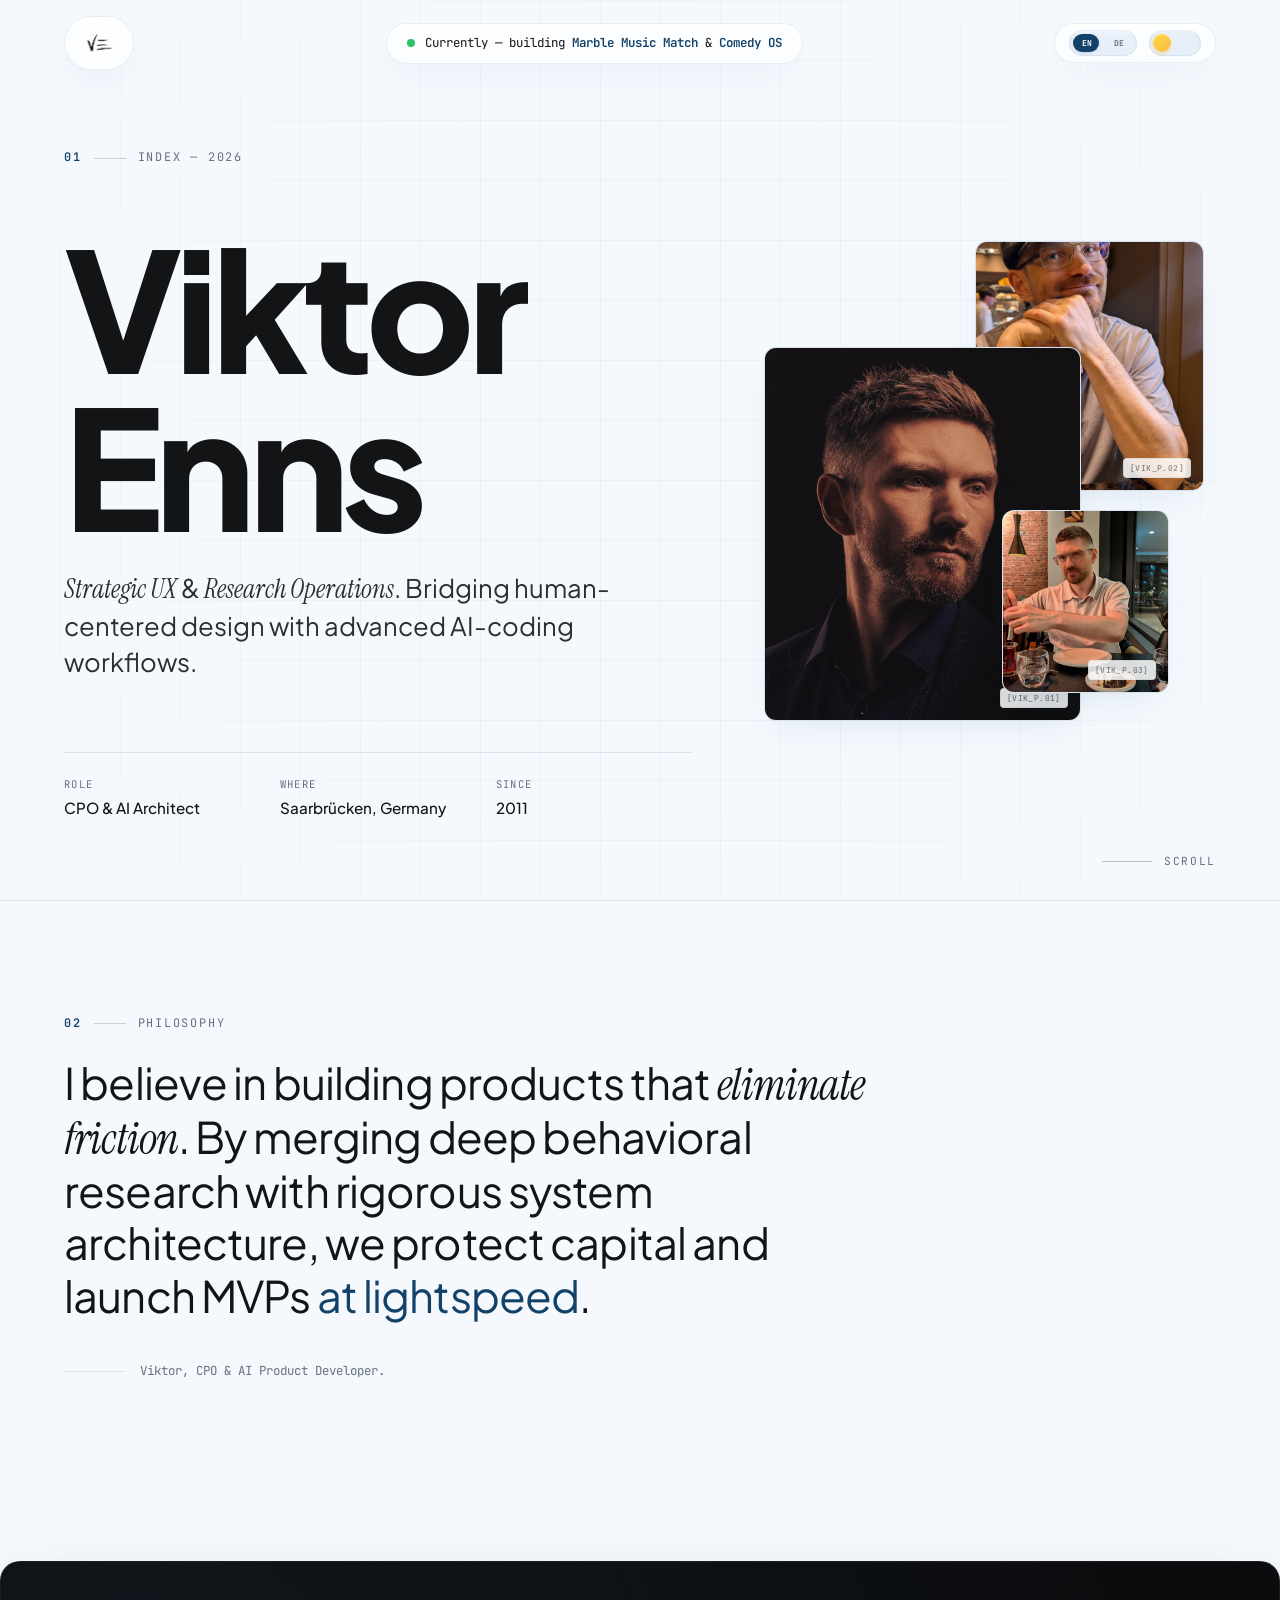
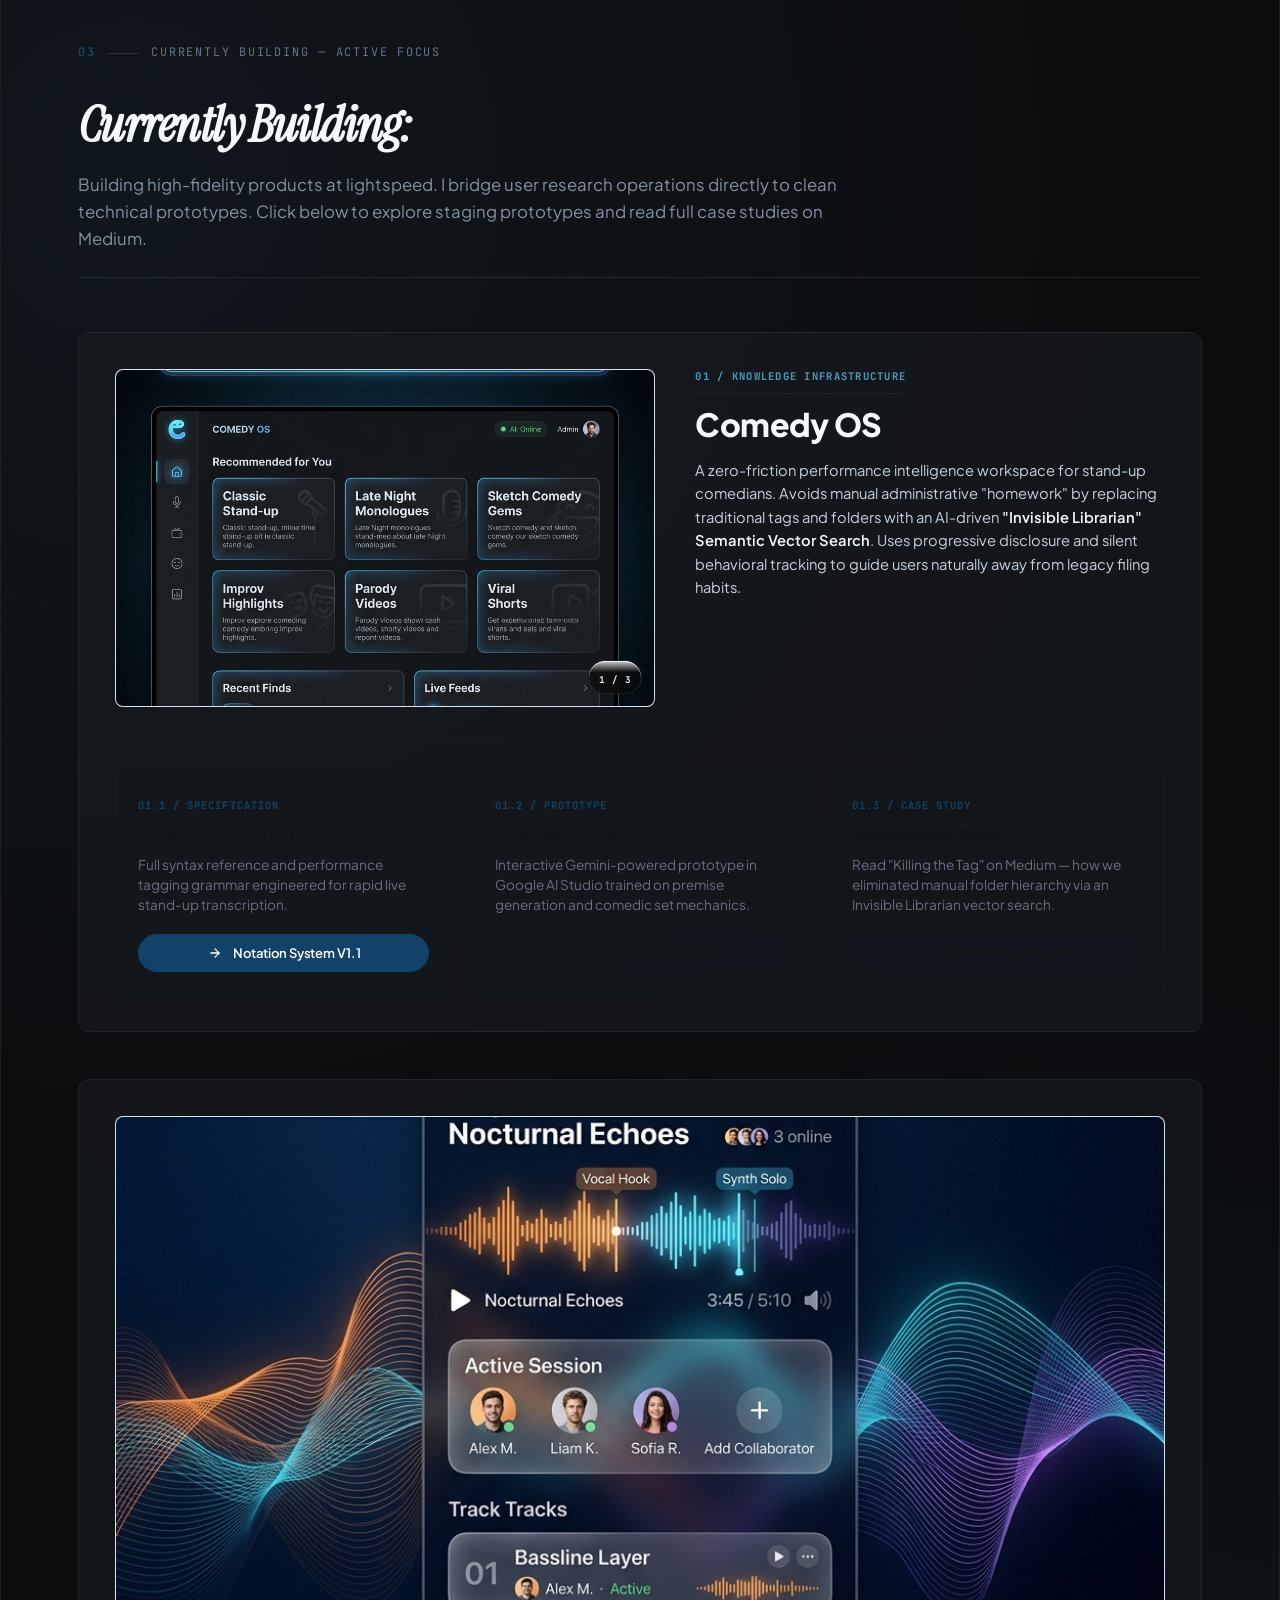
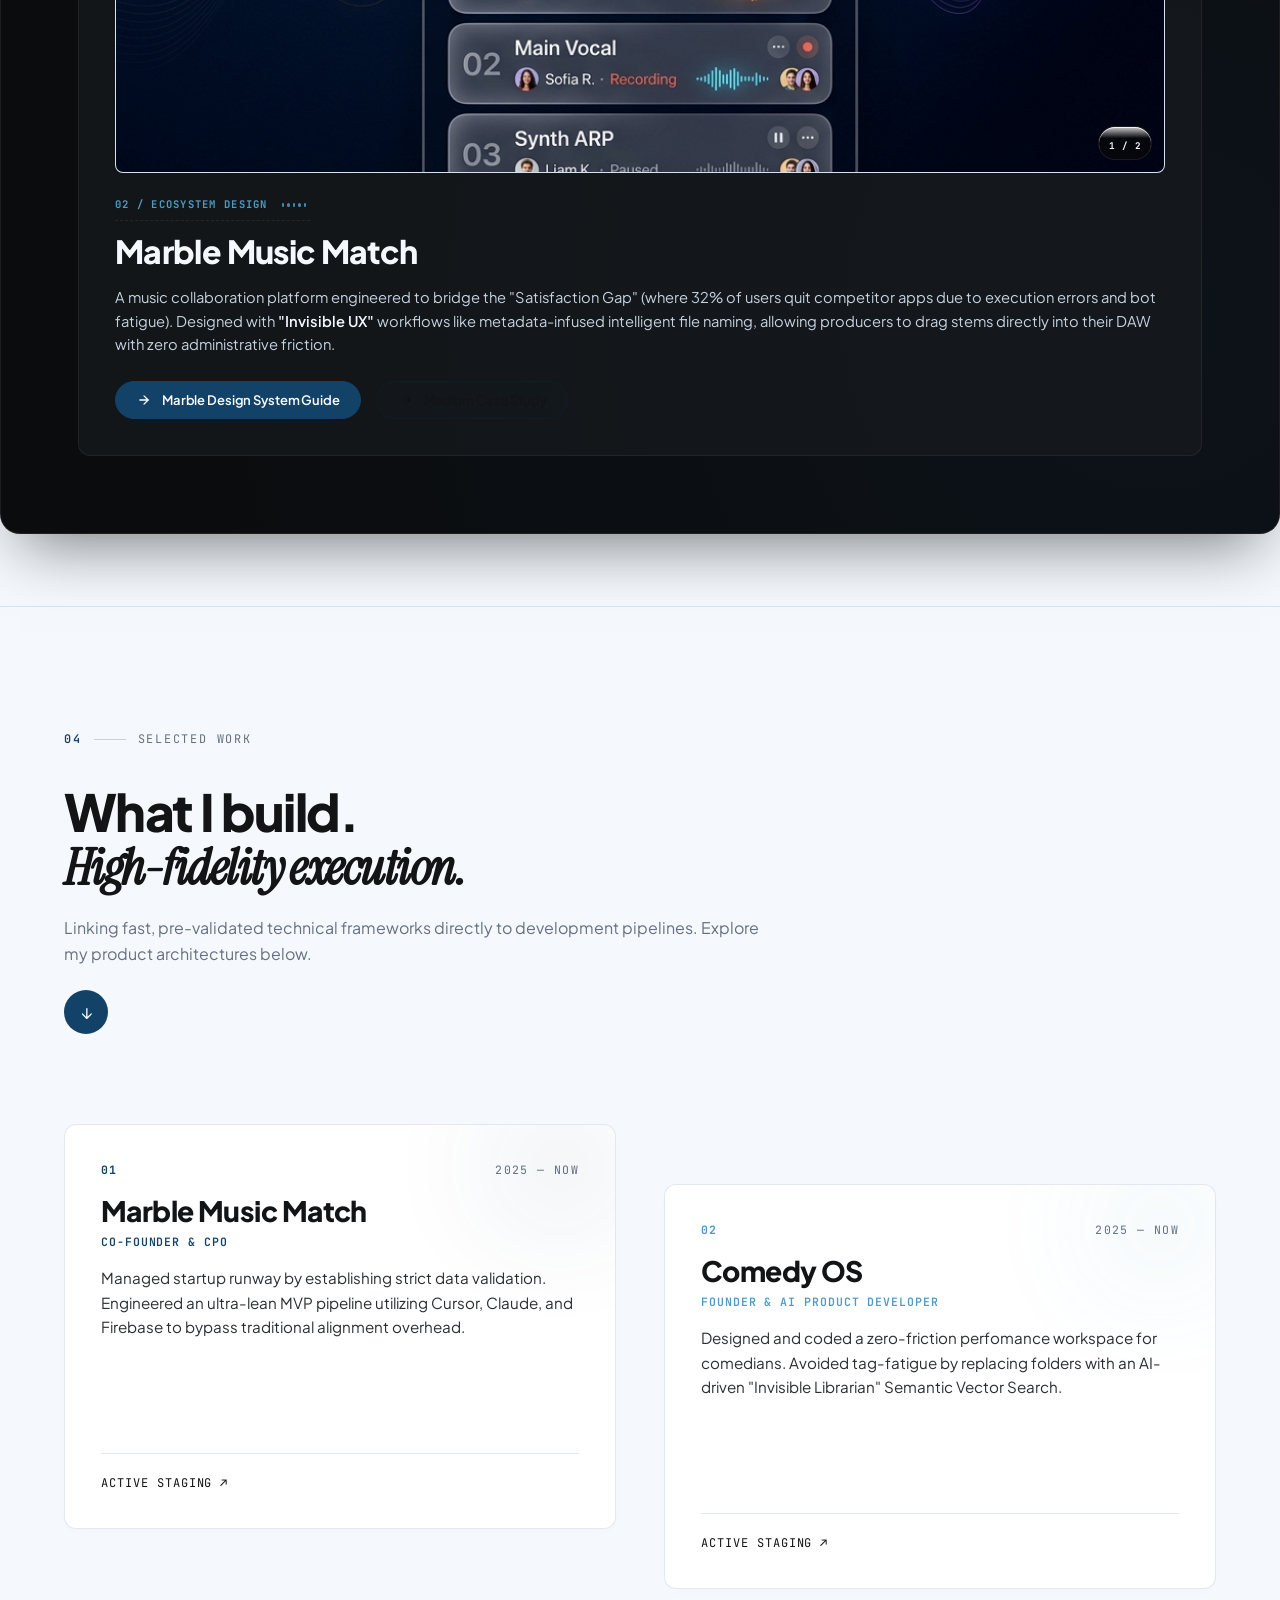
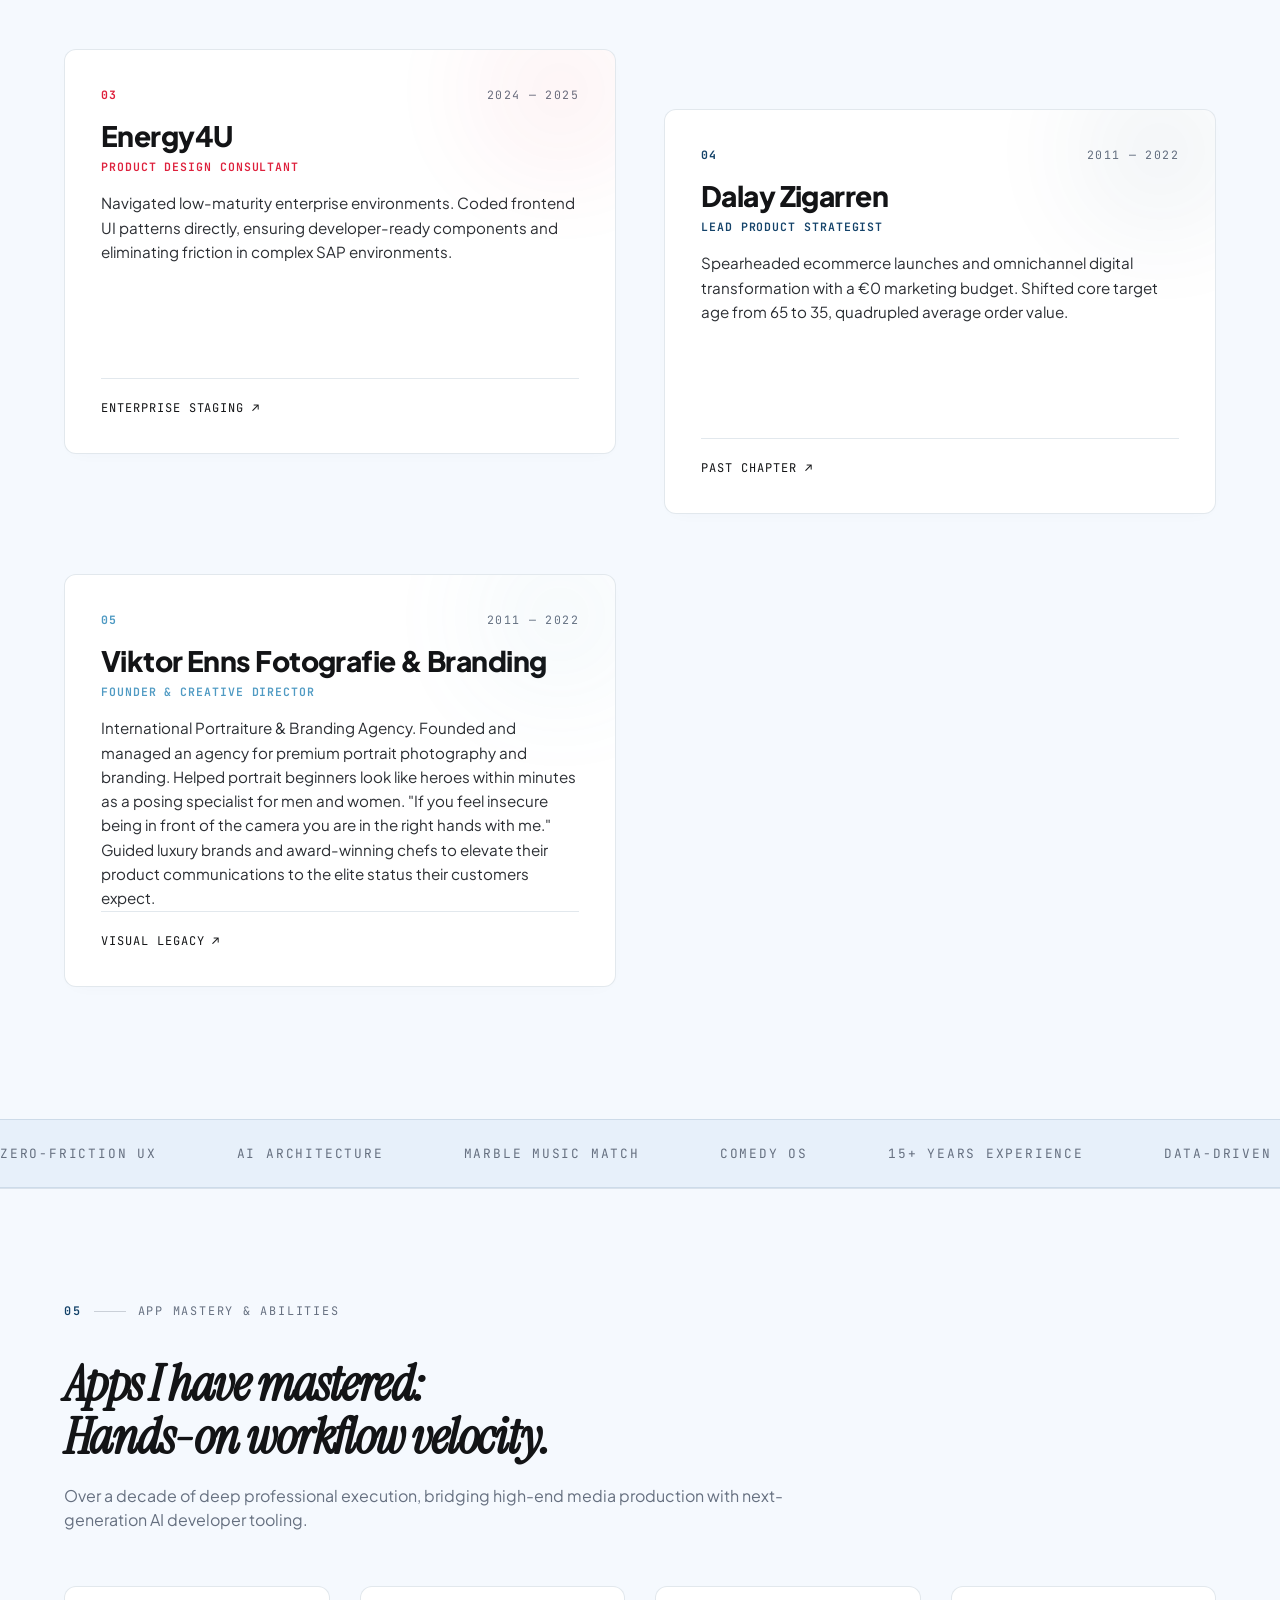
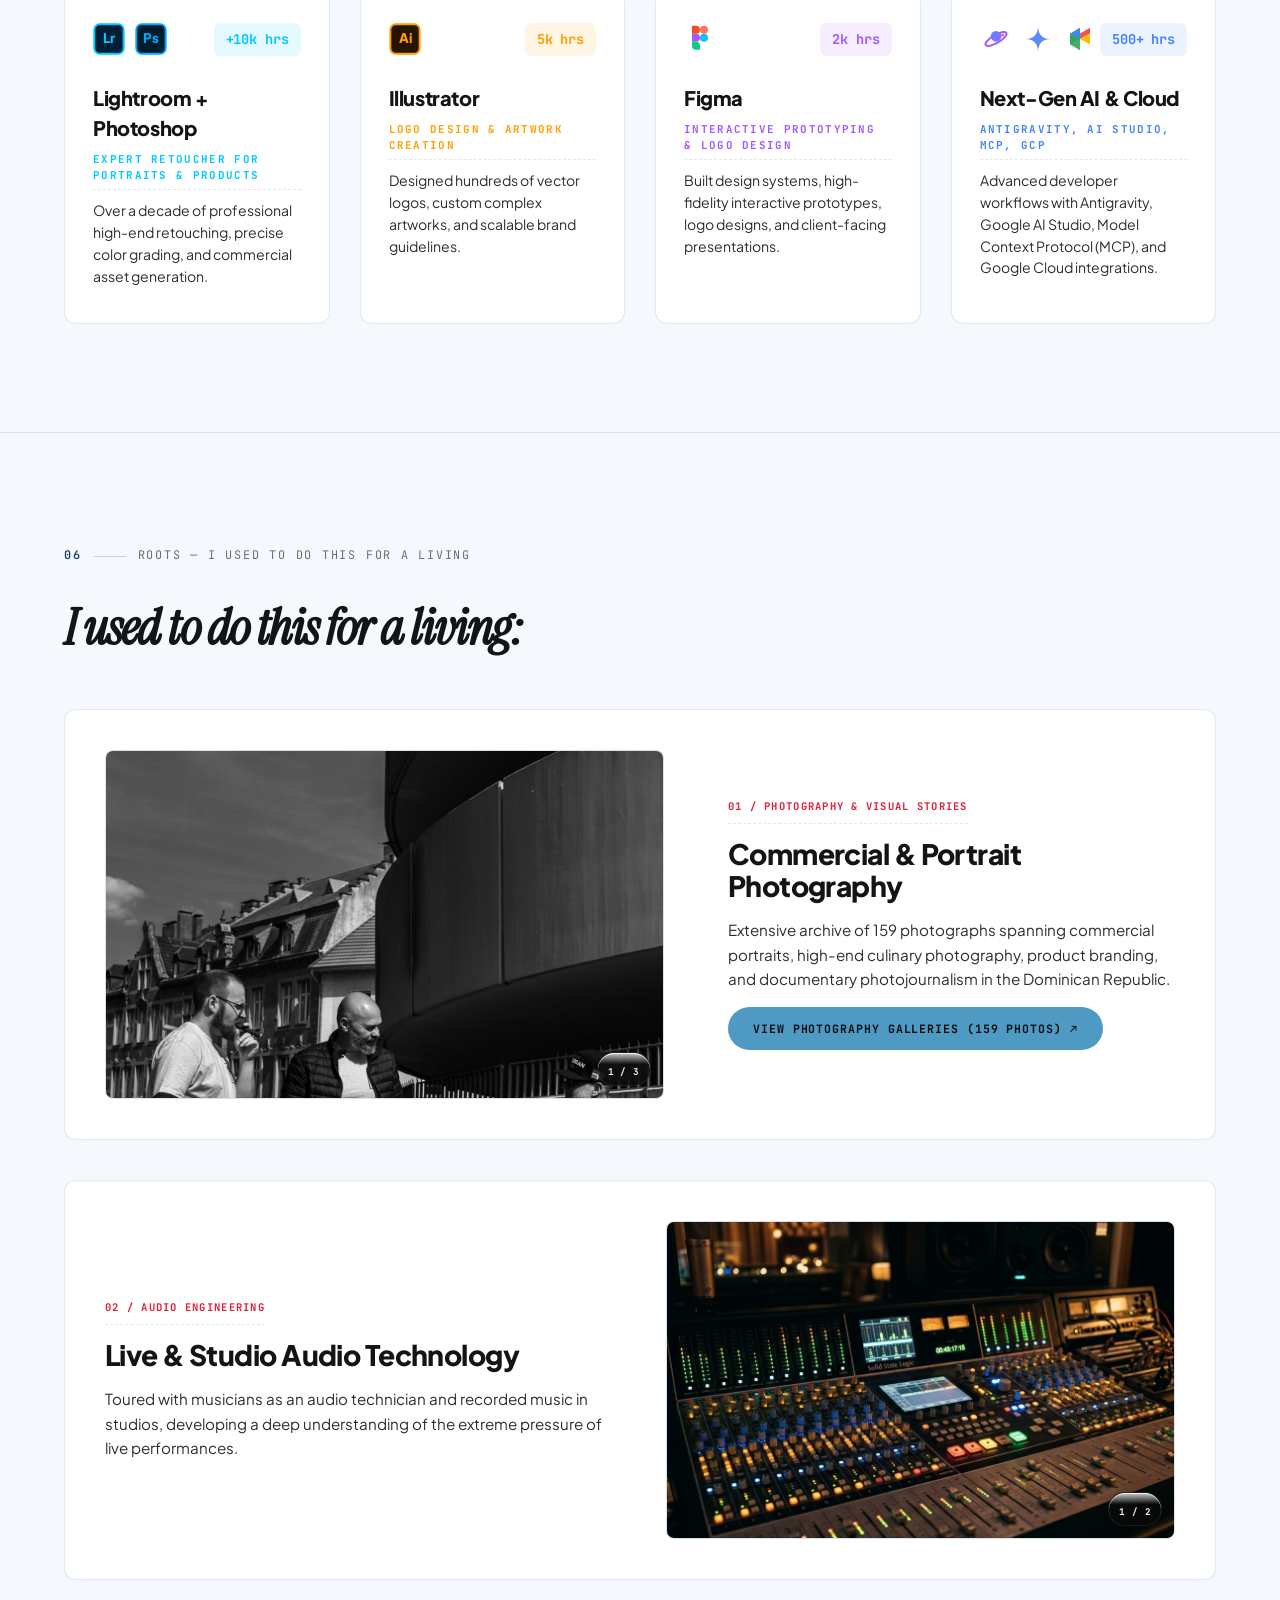
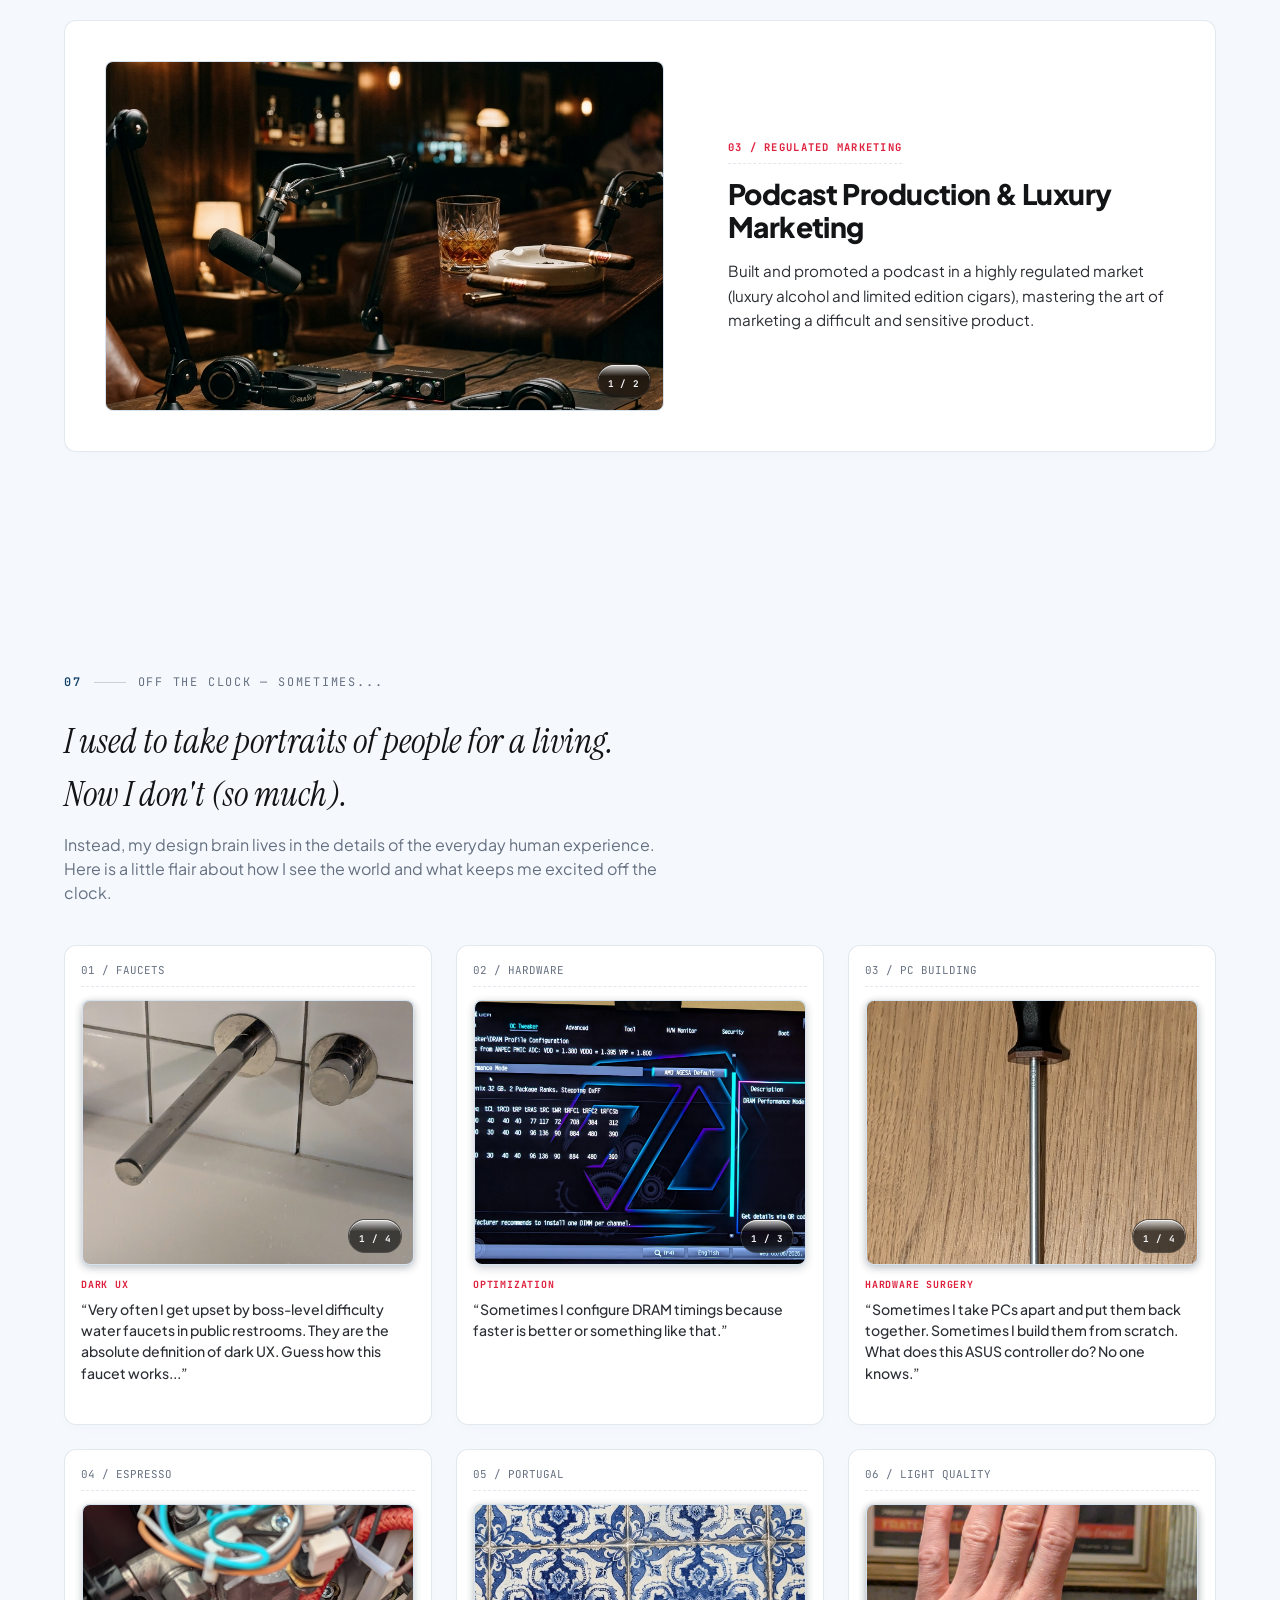
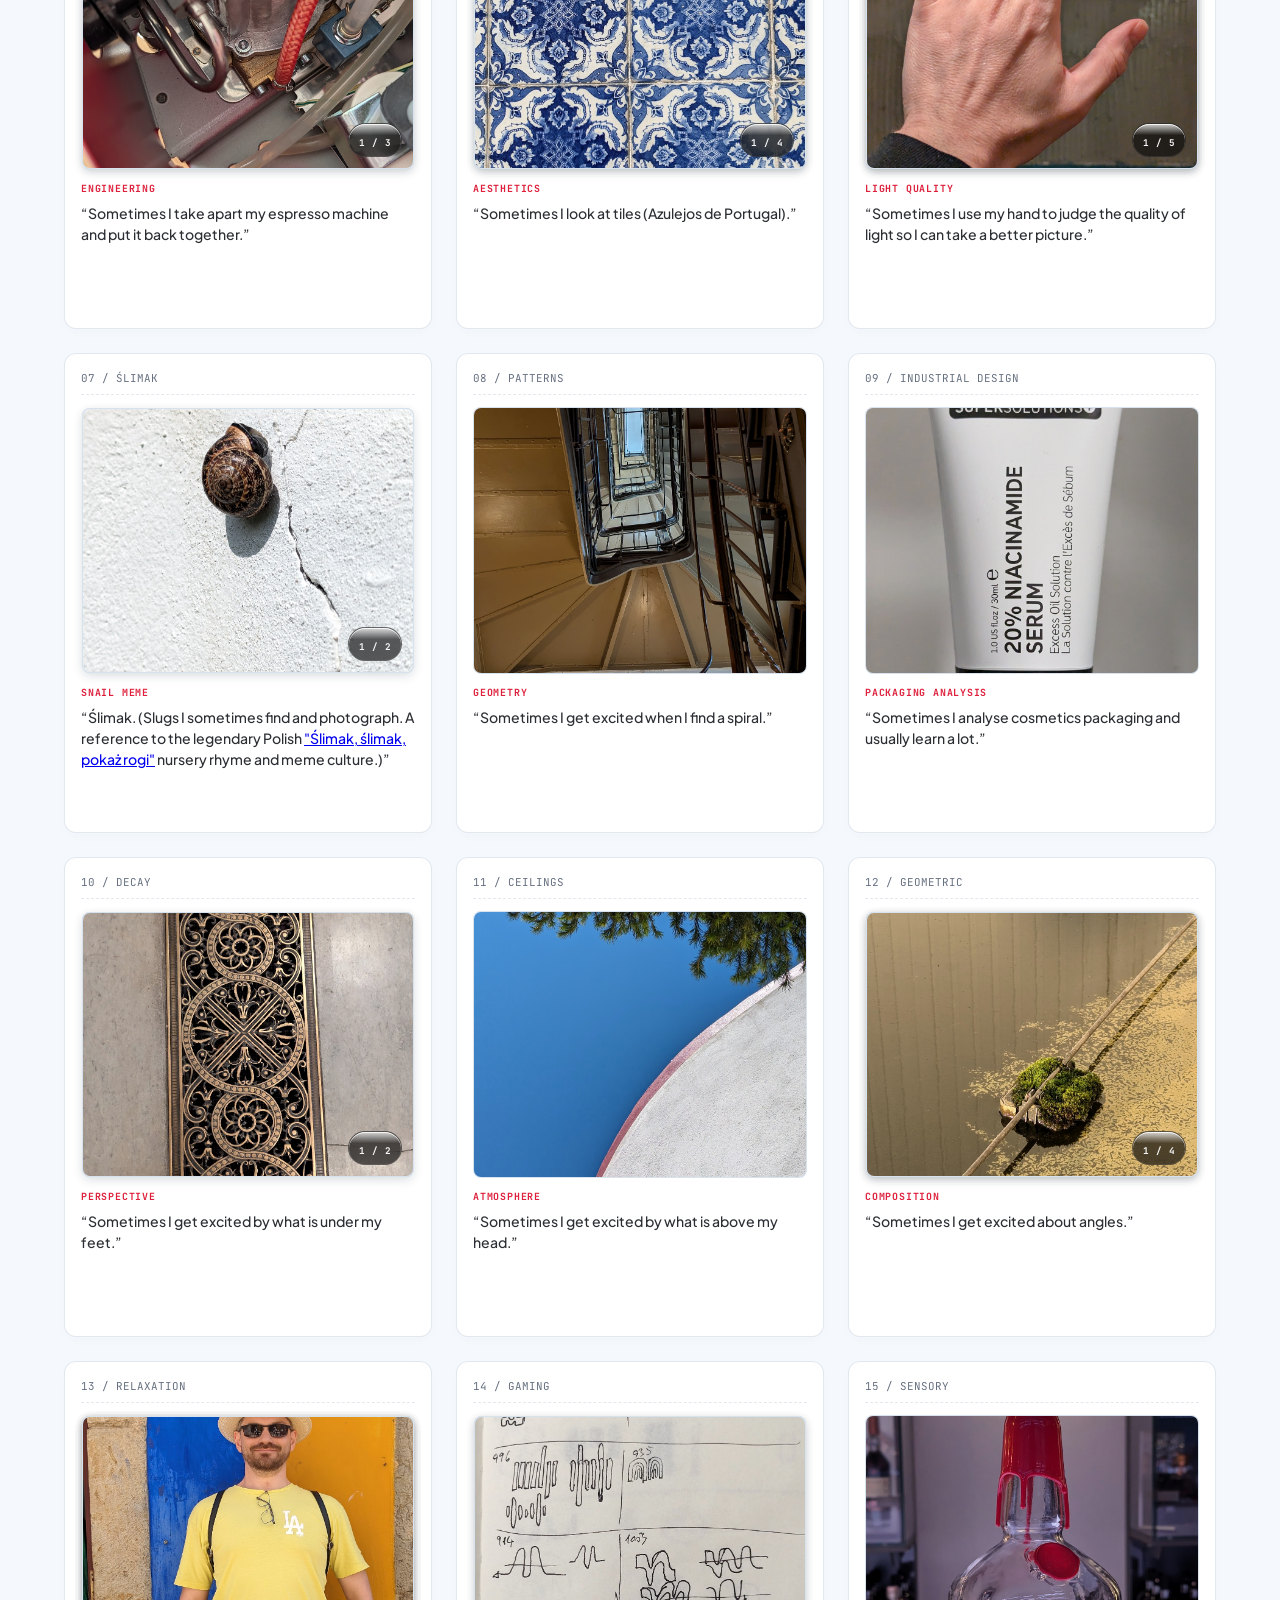
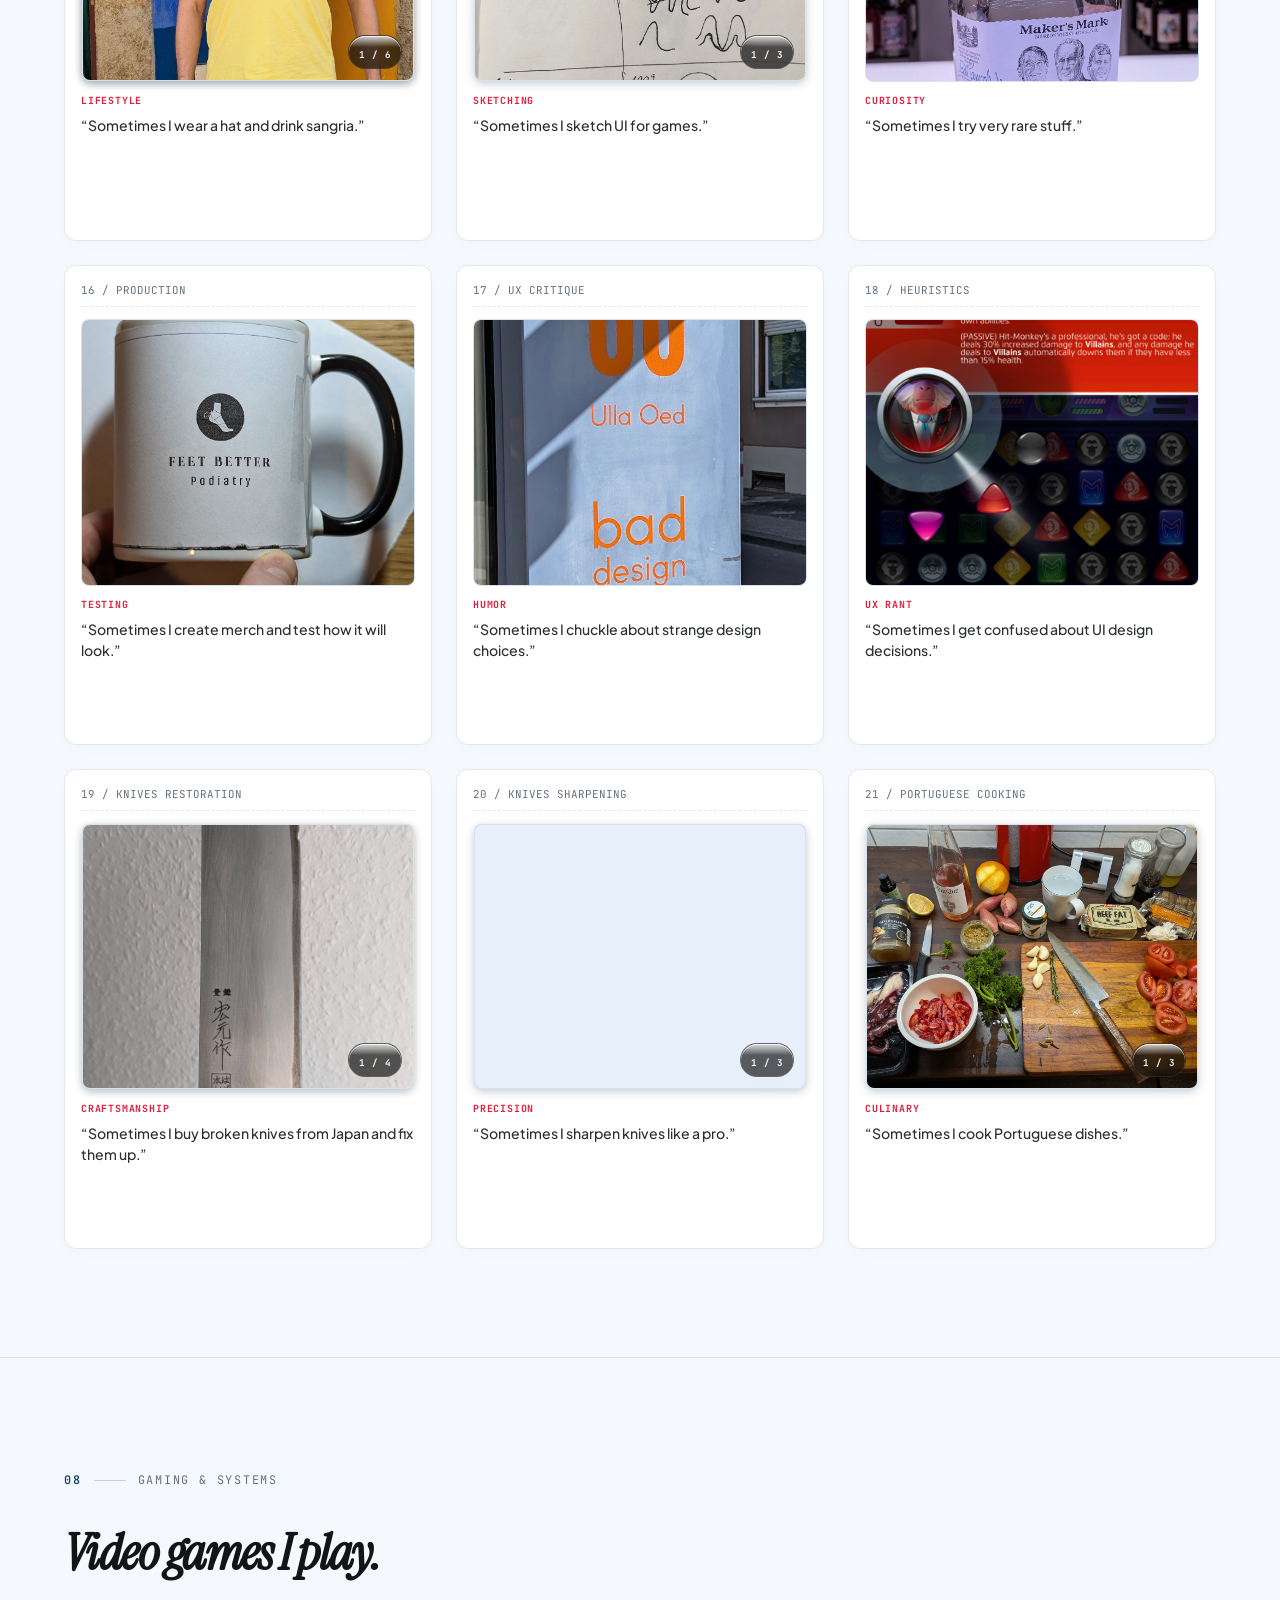
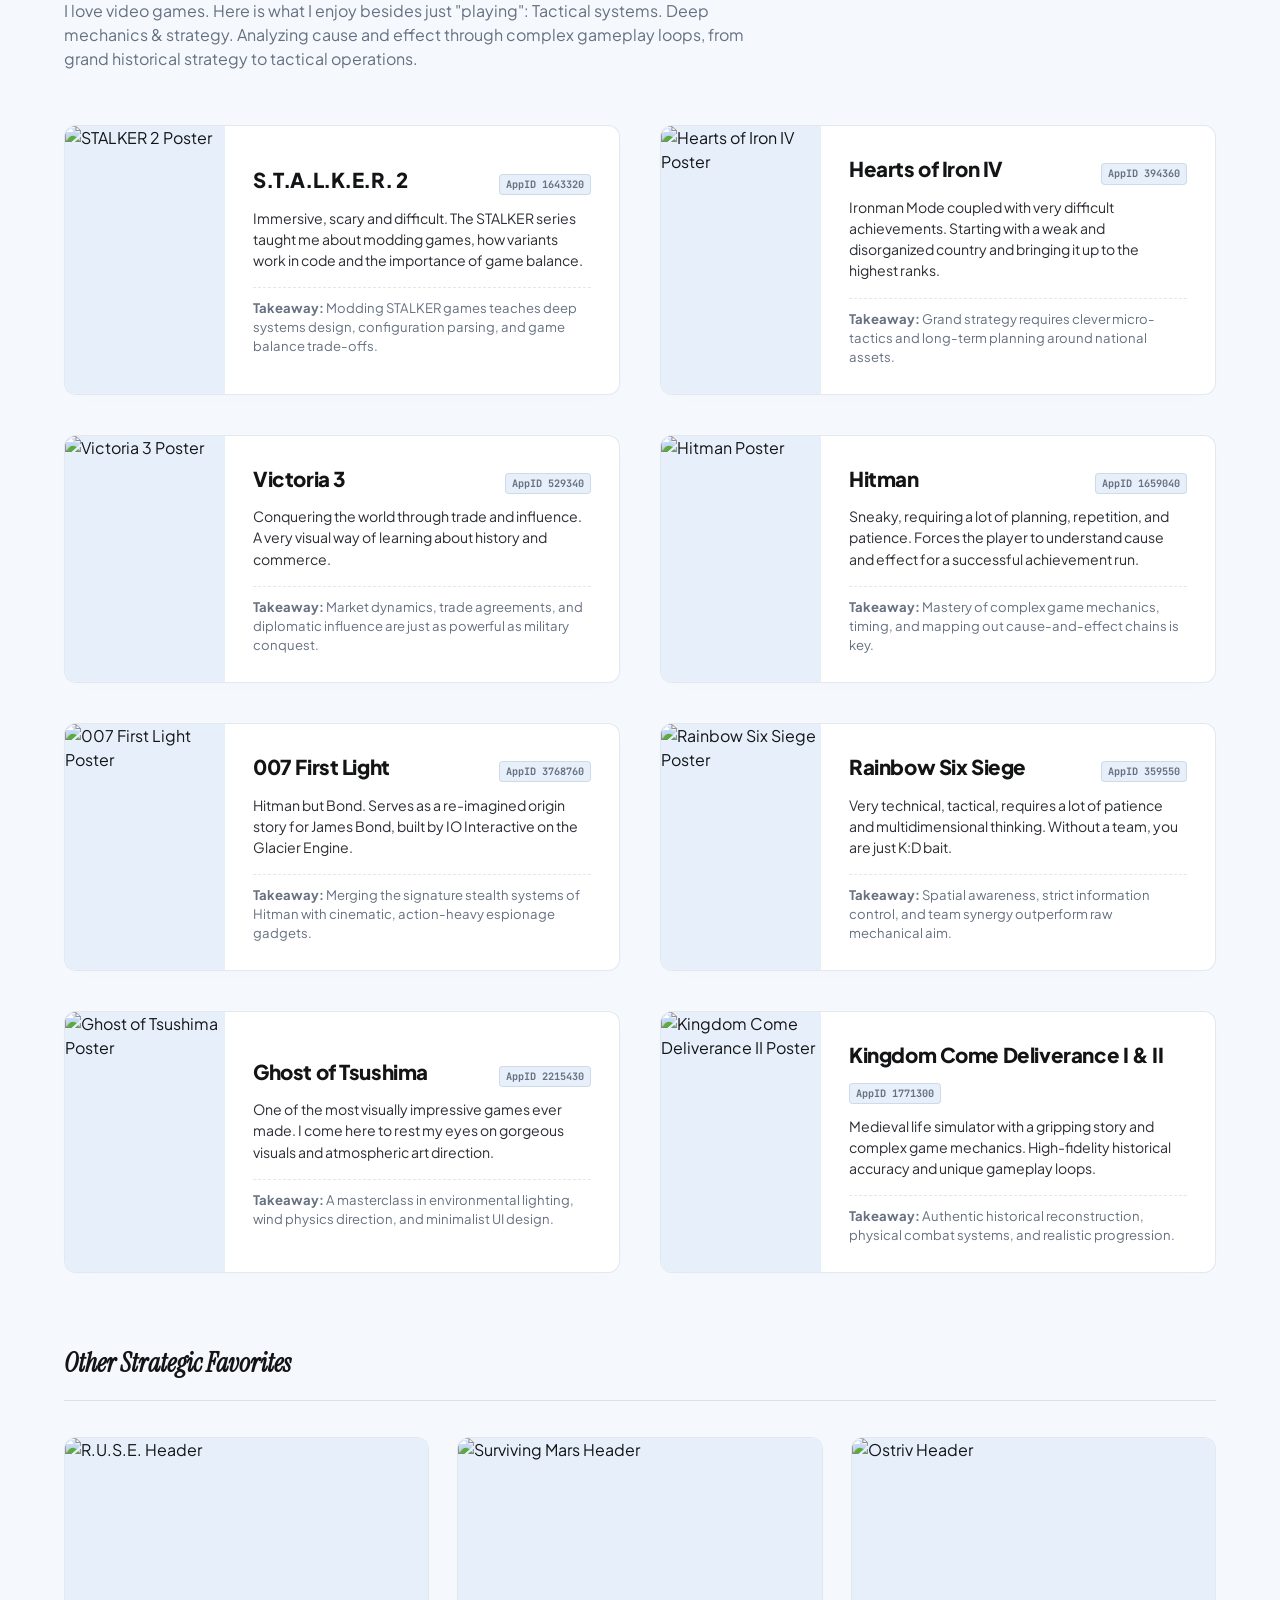
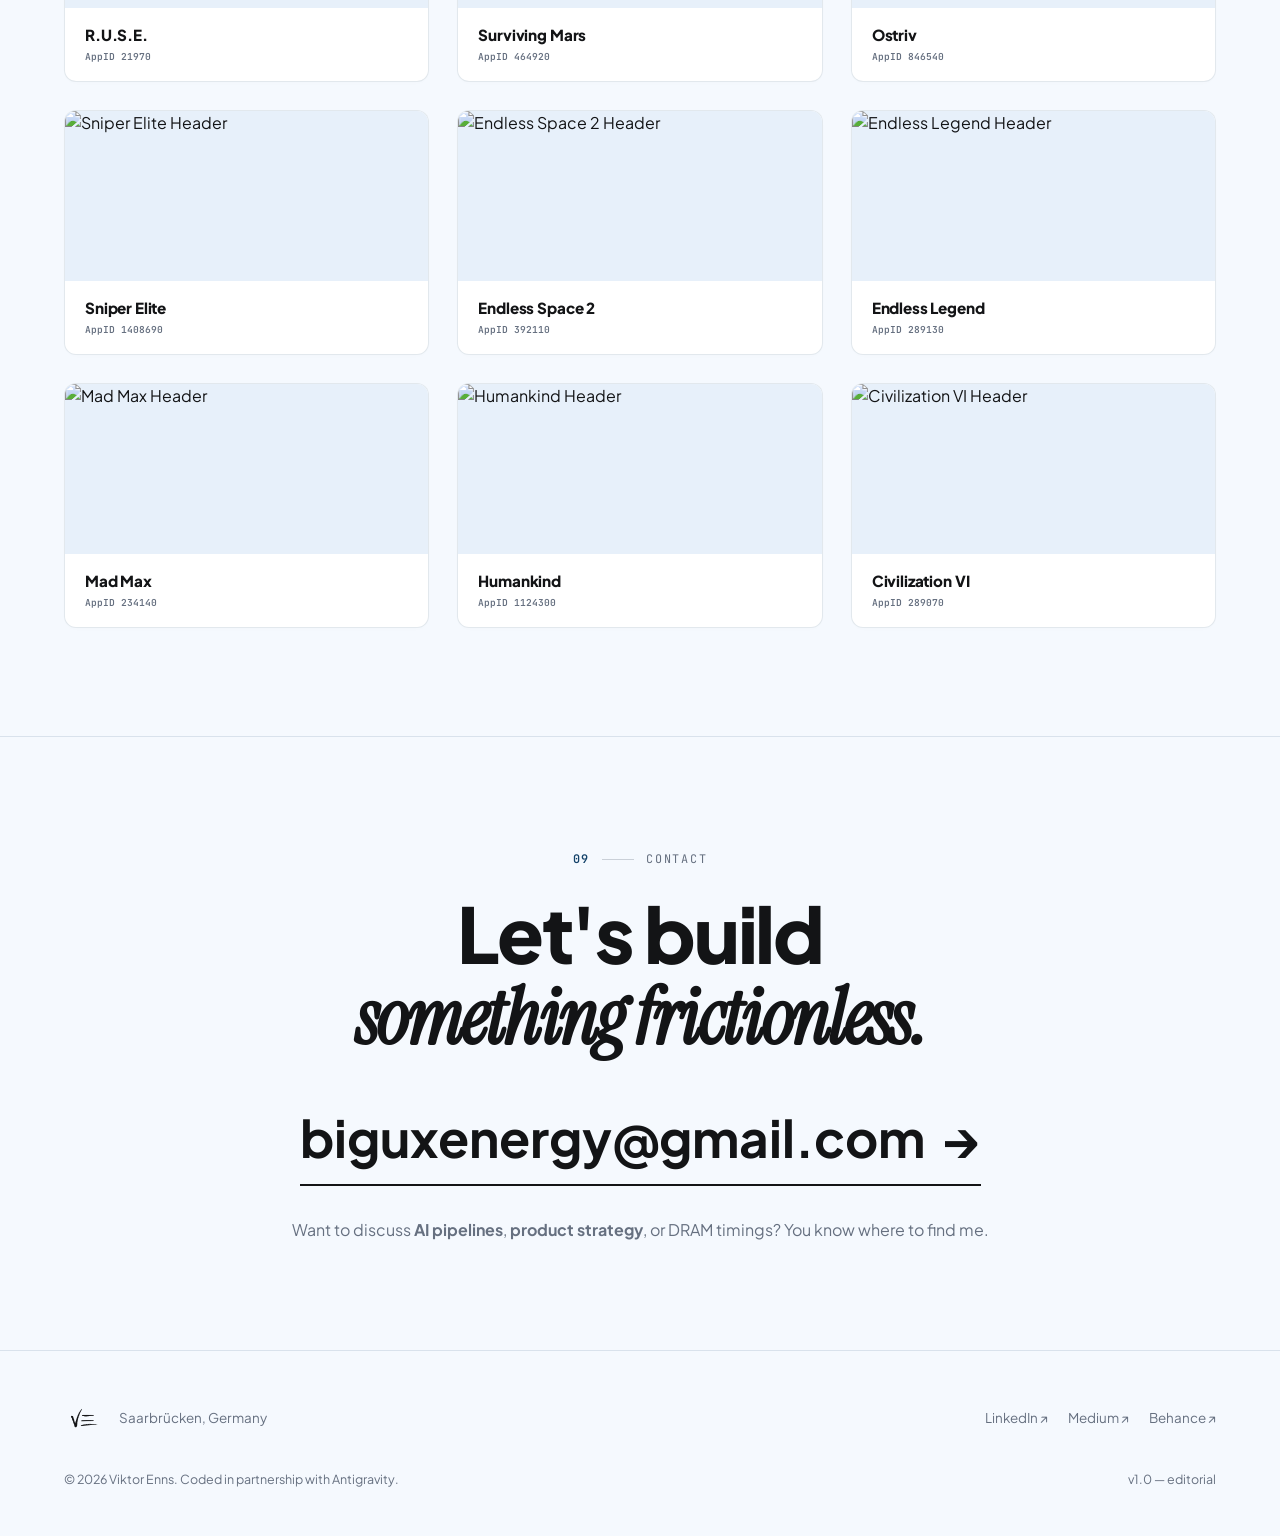
==== commit f058abea: "feat: add ComedyOS Jimmy Carr Joke Workbench test version 1.0 & update portfolio" ====
--- a/index.html
+++ b/index.html
@@ -20,6 +20,8 @@
 
     <!-- Style sheets -->
     <link rel="stylesheet" href="styles.css">
+    <!-- Amicro Micro-Transitions (isolated & easily removable) -->
+    <link rel="stylesheet" href="amicro-transitions.css">
     
     <script>
       (function(){
@@ -188,79 +190,210 @@
             </div>
 
             <div class="currently-cards-container">
-                <!-- Card 1: Marble Music Match -->
-                <div class="currently-card" style="--card-glow-color: rgba(65, 158, 209, 0.25);">
-                    <div class="currently-card-visual">
-                        <div class="sometimes-card-photo-wrap">
-                            <div class="sometimes-card-carousel">
-                                <div class="carousel-slide">
-                                    <img src="assets/placeholder_marble_app.png" alt="Marble Music Match Mobile UI Mockup" loading="lazy">
+                <!-- ==================== PRIMARY STANDALONE CARD: Comedy OS ==================== -->
+                <div class="currently-card currently-card--primary" style="--card-glow-color: rgba(19, 66, 105, 0.25);">
+                    <div class="currently-card-hero">
+                        <div class="currently-card-visual">
+                            <div class="sometimes-card-photo-wrap">
+                                <div class="sometimes-card-carousel">
+                                    <div class="carousel-slide">
+                                        <img src="assets/placeholder_comedy_app.png" alt="Comedy OS Semantic Search Dashboard Mockup" loading="lazy">
+                                    </div>
+                                    <div class="carousel-slide">
+                                        <img src="assets/placeholder_comedy_stage.png" alt="Comedy Microphone on Stage" loading="lazy">
+                                    </div>
+                                    <div class="carousel-slide">
+                                        <img src="assets/placeholder_comedy_medium.png" alt="Killing the Tag Medium Article Showcase" loading="lazy">
+                                    </div>
                                 </div>
-                                <div class="carousel-slide">
-                                    <img src="assets/placeholder_marble_producer.png" alt="Music Producer in Recording Studio" loading="lazy">
+                                <div class="carousel-badge glass glass--pill"><span>1 / 3</span></div>
+                            </div>
+                        </div>
+
+                        <div class="currently-card-info">
+                            <span class="currently-card-kicker">01 / KNOWLEDGE INFRASTRUCTURE</span>
+                            <h3 class="currently-card-title">Comedy OS</h3>
+                            <p class="currently-card-desc lang-en">
+                                A zero-friction performance intelligence workspace for stand-up comedians. Avoids manual administrative "homework" by replacing traditional tags and folders with an AI-driven <strong>"Invisible Librarian" Semantic Vector Search</strong>. Uses progressive disclosure and silent behavioral tracking to guide users naturally away from legacy filing habits.
+                            </p>
+                            <p class="currently-card-desc lang-de">
+                                Ein reibungsloser Workspace für Stand-up-Comedians. Vermeidet manuellen Aufwand durch Ersetzen traditioneller Tags und Ordner durch eine KI-gestützte <strong>semantische Vektorsuche („Invisible Librarian“)</strong>. Nutzt Progressive Disclosure, um Nutzer sanft von alten Ablagegewohnheiten wegzuführen.
+                            </p>
+                        </div>
+                    </div>
+
+                    <!-- Destination Breakdown Sections with Text Reveal Buttons -->
+                    <div class="comedy-destinations">
+                        <!-- Destination 1: Notation Syntax -->
+                        <div class="destination-card">
+                            <div class="destination-card-top">
+                                <span class="destination-badge">01.1 / SPECIFICATION</span>
+                                <h4 class="destination-card-title lang-en">Notation Syntax (V1.1)</h4>
+                                <h4 class="destination-card-title lang-de">Notationssyntax (V1.1)</h4>
+                                <p class="destination-card-desc lang-en">
+                                    Full syntax reference and performance tagging grammar engineered for rapid live stand-up transcription.
+                                </p>
+                                <p class="destination-card-desc lang-de">
+                                    Vollständige Syntax-Referenz und Performance-Tagging-Grammatik für die schnelle Live-Set-Transkription.
+                                </p>
+                            </div>
+                            <div class="destination-card-action">
+                                <a href="comedy-os-notation.html" class="text-reveal-btn text-reveal-btn--primary">
+                                    <span class="btn-arrow-wrap" aria-hidden="true">
+                                        <svg class="btn-arrow-icon" viewBox="0 0 24 24" fill="none" stroke-width="2.2" stroke-linecap="round" stroke-linejoin="round">
+                                            <line x1="5" y1="12" x2="19" y2="12"></line>
+                                            <polyline points="12 5 19 12 12 19"></polyline>
+                                        </svg>
+                                    </span>
+                                    <span class="btn-text-mask">
+                                        <span class="btn-text-track lang-en">
+                                            <span class="btn-text-item">Notation System V1.1</span>
+                                            <span class="btn-text-item">Notation System V1.1</span>
+                                        </span>
+                                        <span class="btn-text-track lang-de">
+                                            <span class="btn-text-item">Notationssystem V1.1</span>
+                                            <span class="btn-text-item">Notationssystem V1.1</span>
+                                        </span>
+                                    </span>
+                                </a>
+                            </div>
+                        </div>
+
+                        <!-- Destination 2: AI Research Agent -->
+                        <div class="destination-card">
+                            <div class="destination-card-top">
+                                <span class="destination-badge">01.2 / PROTOTYPE</span>
+                                <h4 class="destination-card-title lang-en">AI Research Agent</h4>
+                                <h4 class="destination-card-title lang-de">KI Research Agent</h4>
+                                <p class="destination-card-desc lang-en">
+                                    Interactive Gemini-powered prototype in Google AI Studio trained on premise generation and comedic set mechanics.
+                                </p>
+                                <p class="destination-card-desc lang-de">
+                                    Interaktiver Gemini-Prototyp in Google AI Studio für Prämissen-Generierung und Witzmechaniken.
+                                </p>
+                            </div>
+                            <div class="destination-card-action">
+                                <a href="https://aistudio.google.com/comedy-research-agent" target="_blank" rel="noopener" class="text-reveal-btn">
+                                    <span class="btn-arrow-wrap" aria-hidden="true">
+                                        <svg class="btn-arrow-icon" viewBox="0 0 24 24" fill="none" stroke-width="2.2" stroke-linecap="round" stroke-linejoin="round">
+                                            <line x1="5" y1="12" x2="19" y2="12"></line>
+                                            <polyline points="12 5 19 12 12 19"></polyline>
+                                        </svg>
+                                    </span>
+                                    <span class="btn-text-mask">
+                                        <span class="btn-text-track lang-en">
+                                            <span class="btn-text-item">AI Research Agent</span>
+                                            <span class="btn-text-item">AI Research Agent</span>
+                                        </span>
+                                        <span class="btn-text-track lang-de">
+                                            <span class="btn-text-item">KI Research Agent</span>
+                                            <span class="btn-text-item">KI Research Agent</span>
+                                        </span>
+                                    </span>
+                                </a>
+                            </div>
+                        </div>
+
+                        <!-- Destination 3: Medium Case Study -->
+                        <div class="destination-card">
+                            <div class="destination-card-top">
+                                <span class="destination-badge">01.3 / CASE STUDY</span>
+                                <h4 class="destination-card-title lang-en">Architectural Essay</h4>
+                                <h4 class="destination-card-title lang-de">Architektur-Essay</h4>
+                                <p class="destination-card-desc lang-en">
+                                    Read "Killing the Tag" on Medium — how we eliminated manual folder hierarchy via an Invisible Librarian vector search.
+                                </p>
+                                <p class="destination-card-desc lang-de">
+                                    Lesen Sie „Killing the Tag“ auf Medium — wie wir Ordnerhierarchien durch Vektorsuche eliminiert haben.
+                                </p>
+                            </div>
+                            <div class="destination-card-action">
+                                <a href="https://medium.com/@viktorenns/killing-the-tag-designing-invisible-organization-for-comedy-os-8bdc027000e4" target="_blank" rel="noopener" class="text-reveal-btn">
+                                    <span class="btn-arrow-wrap" aria-hidden="true">
+                                        <svg class="btn-arrow-icon" viewBox="0 0 24 24" fill="none" stroke-width="2.2" stroke-linecap="round" stroke-linejoin="round">
+                                            <line x1="5" y1="12" x2="19" y2="12"></line>
+                                            <polyline points="12 5 19 12 12 19"></polyline>
+                                        </svg>
+                                    </span>
+                                    <span class="btn-text-mask">
+                                        <span class="btn-text-track lang-en">
+                                            <span class="btn-text-item">Medium Case Study</span>
+                                            <span class="btn-text-item">Medium Case Study</span>
+                                        </span>
+                                        <span class="btn-text-track lang-de">
+                                            <span class="btn-text-item">Medium Fallstudie</span>
+                                            <span class="btn-text-item">Medium Fallstudie</span>
+                                        </span>
+                                    </span>
+                                </a>
+                            </div>
+                        </div>
+                    </div>
+                </div>
+
+                <!-- ==================== CARD 2: Marble Music Match ==================== -->
+                <div class="currently-card" style="--card-glow-color: rgba(79, 154, 195, 0.25);">
+                    <div class="currently-card-hero">
+                        <div class="currently-card-visual">
+                            <div class="sometimes-card-photo-wrap">
+                                <div class="sometimes-card-carousel">
+                                    <div class="carousel-slide">
+                                        <img src="assets/placeholder_marble_app.png" alt="Marble Music Match Mobile UI Mockup" loading="lazy">
+                                    </div>
+                                    <div class="carousel-slide">
+                                        <img src="assets/placeholder_marble_producer.png" alt="Music Producer in Recording Studio" loading="lazy">
+                                    </div>
                                 </div>
+                                <div class="carousel-badge glass glass--pill"><span>1 / 2</span></div>
                             </div>
-                            <div class="carousel-badge glass glass--pill"><span>1 / 2</span></div>
-                        </div>
-                    </div>
-                    <div class="currently-card-info">
-                        <span class="currently-card-kicker">01 / ECOSYSTEM DESIGN</span>
-                        <h3 class="currently-card-title">Marble Music Match</h3>
-                        <p class="currently-card-desc lang-en">
-                            A music collaboration platform engineered to bridge the "Satisfaction Gap" (where 32% of users quit competitor apps due to execution errors and bot fatigue). Designed with <strong>"Invisible UX"</strong> workflows like metadata-infused intelligent file naming, allowing producers to drag stems directly into their DAW with zero administrative friction.
-                        </p>
-                        <p class="currently-card-desc lang-de">
-                            Eine Musik-Kollaborationsplattform, die entwickelt wurde, um die „Zufriedenheitslücke“ zu schließen (bei der 32 % der Nutzer Konkurrenz-Apps wegen technischer Reibung verlassen). Konzipiert mit <strong>„Invisible UX“</strong>-Workflows wie einer intelligenten Datei-Benennung, damit Produzenten Stems ohne administrativen Aufwand direkt in ihre DAW ziehen können.
-                        </p>
-                        <div class="currently-card-actions">
-                            <a href="https://marbledesignsystem2026.biguxenergy.workers.dev/" target="_blank" rel="noopener" class="proj-btn proj-btn-primary">
-                                <span class="lang-en">Marble Design System Guide ↗</span>
-                                <span class="lang-de">Marble Design System Guide ↗</span>
-                            </a>
-                            <a href="https://medium.com/@viktorenns/marble-music-match-invisible-ux" target="_blank" rel="noopener" class="proj-btn proj-btn-secondary">
-                                <span class="lang-en">Medium Case Study ↗</span>
-                                <span class="lang-de">Medium Fallstudie ↗</span>
-                            </a>
-                        </div>
-                    </div>
-                </div>
-
-                <!-- Card 2: Comedy OS -->
-                <div class="currently-card" style="--card-glow-color: rgba(8, 67, 116, 0.25);">
-                    <div class="currently-card-visual">
-                        <div class="sometimes-card-photo-wrap">
-                            <div class="sometimes-card-carousel">
-                                <div class="carousel-slide">
-                                    <img src="assets/placeholder_comedy_app.png" alt="Comedy OS Semantic Search Dashboard Mockup" loading="lazy">
-                                </div>
-                                <div class="carousel-slide">
-                                    <img src="assets/placeholder_comedy_stage.png" alt="Comedy Microphone on Stage" loading="lazy">
-                                </div>
-                                <div class="carousel-slide">
-                                    <img src="assets/placeholder_comedy_medium.png" alt="Killing the Tag Medium Article Showcase" loading="lazy">
-                                </div>
+                        </div>
+                        <div class="currently-card-info">
+                            <span class="currently-card-kicker">02 / ECOSYSTEM DESIGN</span>
+                            <h3 class="currently-card-title">Marble Music Match</h3>
+                            <p class="currently-card-desc lang-en">
+                                A music collaboration platform engineered to bridge the "Satisfaction Gap" (where 32% of users quit competitor apps due to execution errors and bot fatigue). Designed with <strong>"Invisible UX"</strong> workflows like metadata-infused intelligent file naming, allowing producers to drag stems directly into their DAW with zero administrative friction.
+                            </p>
+                            <p class="currently-card-desc lang-de">
+                                Eine Musik-Kollaborationsplattform, die entwickelt wurde, um die „Zufriedenheitslücke“ zu schließen (bei der 32 % der Nutzer Konkurrenz-Apps wegen technischer Reibung verlassen). Konzipiert mit <strong>„Invisible UX“</strong>-Workflows wie einer intelligenten Datei-Benennung, damit Produzenten Stems ohne administrativen Aufwand direkt in ihre DAW ziehen können.
+                            </p>
+                            <div class="currently-card-actions" style="border-top: none; padding-top: 0;">
+                                <a href="https://marbledesignsystem2026.biguxenergy.workers.dev/" target="_blank" rel="noopener" class="text-reveal-btn text-reveal-btn--primary">
+                                    <span class="btn-arrow-wrap" aria-hidden="true">
+                                        <svg class="btn-arrow-icon" viewBox="0 0 24 24" fill="none" stroke-width="2.2" stroke-linecap="round" stroke-linejoin="round">
+                                            <line x1="5" y1="12" x2="19" y2="12"></line>
+                                            <polyline points="12 5 19 12 12 19"></polyline>
+                                        </svg>
+                                    </span>
+                                    <span class="btn-text-mask">
+                                        <span class="btn-text-track lang-en">
+                                            <span class="btn-text-item">Marble Design System Guide</span>
+                                            <span class="btn-text-item">Marble Design System Guide</span>
+                                        </span>
+                                        <span class="btn-text-track lang-de">
+                                            <span class="btn-text-item">Marble Design System Guide</span>
+                                            <span class="btn-text-item">Marble Design System Guide</span>
+                                        </span>
+                                    </span>
+                                </a>
+                                <a href="https://medium.com/@viktorenns/marble-music-match-invisible-ux" target="_blank" rel="noopener" class="text-reveal-btn">
+                                    <span class="btn-arrow-wrap" aria-hidden="true">
+                                        <svg class="btn-arrow-icon" viewBox="0 0 24 24" fill="none" stroke-width="2.2" stroke-linecap="round" stroke-linejoin="round">
+                                            <line x1="5" y1="12" x2="19" y2="12"></line>
+                                            <polyline points="12 5 19 12 12 19"></polyline>
+                                        </svg>
+                                    </span>
+                                    <span class="btn-text-mask">
+                                        <span class="btn-text-track lang-en">
+                                            <span class="btn-text-item">Medium Case Study</span>
+                                            <span class="btn-text-item">Medium Case Study</span>
+                                        </span>
+                                        <span class="btn-text-track lang-de">
+                                            <span class="btn-text-item">Medium Fallstudie</span>
+                                            <span class="btn-text-item">Medium Fallstudie</span>
+                                        </span>
+                                    </span>
+                                </a>
                             </div>
-                            <div class="carousel-badge glass glass--pill"><span>1 / 3</span></div>
-                        </div>
-                    </div>
-                    <div class="currently-card-info">
-                        <span class="currently-card-kicker">02 / KNOWLEDGE INFRASTRUCTURE</span>
-                        <h3 class="currently-card-title">Comedy OS</h3>
-                        <p class="currently-card-desc lang-en">
-                            A zero-friction performance intelligence workspace for stand-up comedians. Avoids manual administrative "homework" by replacing traditional tags and folders with an AI-driven <strong>"Invisible Librarian" Semantic Vector Search</strong>. Uses progressive disclosure and silent behavioral tracking to guide users naturally away from legacy filing habits.
-                        </p>
-                        <p class="currently-card-desc lang-de">
-                            Ein reibungsloser Workspace für Stand-up-Comedians. Vermeidet manuellen Aufwand durch Ersetzen traditioneller Tags und Ordner durch eine KI-gestützte <strong>semantische Vektorsuche („Invisible Librarian“)</strong>. Nutzt Progressive Disclosure, um Nutzer sanft von alten Ablagegewohnheiten wegzuführen.
-                        </p>
-                        <div class="currently-card-actions">
-                            <a href="https://aistudio.google.com/comedy-research-agent" target="_blank" rel="noopener" class="proj-btn proj-btn-primary">
-                                <span class="lang-en">AI Research Agent ↗</span>
-                                <span class="lang-de">KI Research Agent ↗</span>
-                            </a>
-                            <a href="https://medium.com/@viktorenns/killing-the-tag-designing-invisible-organization-for-comedy-os-8bdc027000e4" target="_blank" rel="noopener" class="proj-btn proj-btn-secondary">
-                                <span class="lang-en">Medium Case Study ↗</span>
-                                <span class="lang-de">Medium Fallstudie ↗</span>
-                            </a>
                         </div>
                     </div>
                 </div>
@@ -290,7 +423,7 @@
                     </div>
 
                     <!-- CARD 1: Marble Music Match -->
-                    <article class="work-card" style="--card-accent: #084374;">
+                    <article class="work-card" style="--card-accent: #134269;">
                         <header class="work-card-head">
                             <span class="work-num">01</span>
                             <span class="work-period lang-en">2025 — Now</span>
@@ -312,7 +445,7 @@
                     </article>
 
                     <!-- CARD 2: Comedy OS -->
-                    <article class="work-card" style="--card-accent: #419ED1;">
+                    <article class="work-card" style="--card-accent: #4F9AC3;">
                         <header class="work-card-head">
                             <span class="work-num">02</span>
                             <span class="work-period lang-en">2025 — Now</span>
@@ -355,7 +488,7 @@
                     </article>
 
                     <!-- CARD 4: Dalay Zigarren -->
-                    <article class="work-card" style="--card-accent: #084374;">
+                    <article class="work-card" style="--card-accent: #134269;">
                         <header class="work-card-head">
                             <span class="work-num">04</span>
                             <span class="work-period">2011 — 2022</span>
@@ -376,7 +509,7 @@
                     </article>
 
                     <!-- CARD 5: Viktor Enns Fotografie & Branding -->
-                    <article class="work-card" style="--card-accent: #419ED1;">
+                    <article class="work-card" style="--card-accent: #4F9AC3;">
                         <header class="work-card-head">
                             <span class="work-num">05</span>
                             <span class="work-period">2011 — 2022</span>
@@ -597,25 +730,34 @@
                         <div class="sometimes-card-photo-wrap">
                             <div class="sometimes-card-carousel">
                                 <div class="carousel-slide">
-                                    <img src="assets/placeholder_weddings.png" alt="Wedding photography" loading="lazy">
+                                    <img src="assets/photography/portrait/001-Saarbrooklyn%20Salih%20Luciano%20Michael%20Mockups%20Test%20Portraits-088-20220419-NETZ.jpg" alt="Portrait photography" loading="lazy">
                                 </div>
                                 <div class="carousel-slide">
-                                    <img src="assets/placeholder_events.png" alt="Event photography" loading="lazy">
+                                    <img src="assets/photography/domrep/dom-rep-reise-thumbnail-02.jpg" alt="DomRep Cigar Trip Photography" loading="lazy">
+                                </div>
+                                <div class="carousel-slide">
+                                    <img src="assets/photography/food/20160705%20DALAY%20EVENT%20Rocky%20Patel%20Private%20Dining-details-023-WEB-013.jpg" alt="Food and dining photography" loading="lazy">
                                 </div>
                             </div>
-                            <div class="carousel-badge glass glass--pill"><span>1 / 2</span></div>
+                            <div class="carousel-badge glass glass--pill"><span>1 / 3</span></div>
                         </div>
                     </div>
                     <div class="past-card-text-box">
-                        <span class="past-card-kicker">01 / PHOTOGRAPHY</span>
+                        <span class="past-card-kicker">01 / PHOTOGRAPHY &amp; VISUAL STORIES</span>
                         <h3 class="past-card-heading">
-                            <span class="lang-en">Wedding & Event Photography</span>
-                            <span class="lang-de">Hochzeit- & Eventfotografie</span>
+                            <span class="lang-en">Commercial &amp; Portrait Photography</span>
+                            <span class="lang-de">Kommerzielle &amp; Porträtfotografie</span>
                         </h3>
                         <p class="past-card-description">
-                            <span class="lang-en">I photographed weddings and events, which gave me an intimate understanding of deadlines, pressure, and the critical importance of being on time.</span>
-                            <span class="lang-de">Fotografie von Hochzeiten und Events — dadurch habe ich ein tiefes Verständnis für Deadlines und die kritische Bedeutung von absoluter Pünktlichkeit gewonnen.</span>
+                            <span class="lang-en">Extensive archive of 159 photographs spanning commercial portraits, high-end culinary photography, product branding, and documentary photojournalism in the Dominican Republic.</span>
+                            <span class="lang-de">Umfangreiches Archiv mit 159 Fotografien aus den Bereichen Porträt, Kulinarik, Produkt-Branding und Dokumentar-Fotografie in der Dominikanischen Republik.</span>
                         </p>
+                        <div class="past-card-actions" style="margin-top: 16px;">
+                            <a href="photography.html" class="proj-btn proj-btn-primary">
+                                <span class="lang-en">View Photography Galleries (159 Photos) ↗</span>
+                                <span class="lang-de">Fotogalerien ansehen (159 Fotos) ↗</span>
+                            </a>
+                        </div>
                     </div>
                 </div>
 
@@ -787,7 +929,7 @@
                     </span>
                 </div>
                 <!-- 05 / PORTUGAL -->
-                <div class="sometimes-card" onclick="openLightbox('[&quot;azulejos PXL_20250422_144137898.jpg&quot;, &quot;azulejos PXL_20250422_144303103.jpg&quot;, &quot;azulejos PXL_20250422_144411370.jpg&quot;, &quot;azulejos PXL_20250422_150751128.jpg&quot;]', 'Aesthetics', 'Ästhetik', 'Portuguese Tiles', 'Portugiesische Fliesen', 'Sometimes I look at tiles (azuleju).', 'Manchmal schaue ich mir Fliesen (Azulejos) an.', '05 / PORTUGAL')" role="button" aria-label="Open preview for Portugal">
+                <div class="sometimes-card" onclick="openLightbox('[&quot;azulejos PXL_20250422_144137898.jpg&quot;, &quot;azulejos PXL_20250422_144303103.jpg&quot;, &quot;azulejos PXL_20250422_144411370.jpg&quot;, &quot;azulejos PXL_20250422_150751128.jpg&quot;]', 'Aesthetics', 'Ästhetik', 'Portuguese Tiles', 'Portugiesische Fliesen', 'Sometimes I look at tiles (Azulejos de Portugal).', 'Manchmal schaue ich mir Fliesen (Azulejos de Portugal) an.', '05 / PORTUGAL')" role="button" aria-label="Open preview for Portugal">
                     <div class="sometimes-card-photo-wrap">
                         
                         <div class="sometimes-card-carousel">
@@ -800,8 +942,8 @@
                         <span class="lang-de">Ästhetik</span>
                     </span>
                     <p class="sometimes-text">
-                        <span class="lang-en">“Sometimes I look at tiles (azuleju).”</span>
-                        <span class="lang-de">„Manchmal schaue ich mir Fliesen (Azulejos) an.“</span>
+                        <span class="lang-en">“Sometimes I look at tiles (Azulejos de Portugal).”</span>
+                        <span class="lang-de">„Manchmal schaue ich mir Fliesen (Azulejos de Portugal) an.“</span>
                     </p>
                     <span class="sometimes-num">
                         <span class="lang-en">05 / PORTUGAL</span>
@@ -1494,5 +1636,7 @@
     </div>
 
     <script src="script.js"></script>
+    <!-- Amicro Micro-Transitions Controller -->
+    <script src="amicro-transitions.js" defer></script>
 </body>
 </html>
--- a/styles.css
+++ b/styles.css
@@ -9,31 +9,31 @@
 *, *::before, *::after { margin:0; padding:0; box-sizing:border-box; }
 
 :root {
-    /* Surface colors — Premium Light Mode Default */
-    --bg:               #F4F9FF; /* Main neutral: Cool crisp ice white */
-    --bg-deep:          #E5F0FC; /* Slightly deeper neutral for layout sections */
+    /* Surface colors — Premium Light Mode Default (20% desaturated blue) */
+    --bg:               #F5F9FE; /* Main neutral: Cool crisp ice white (20% desaturated) */
+    --bg-deep:          #E7F0FA; /* Slightly deeper neutral for layout sections (20% desaturated) */
     --bg-raised:        #FFFFFF; /* Pure clean paper white */
 
     /* Typography & Ink */
     --ink:              #131416; /* Dark neutral carbon */
     --ink-soft:         #2B2E33; /* Softer graphite */
     --muted:            #667080; /* Cool grey metadata */
-    --rule:             rgba(8, 67, 116, 0.12); /* Clean brand border divider */
-
-    /* Custom Accents */
-    --accent:           #084374; /* Brand deep blue */
-    --accent-2:         #419ED1; /* Brand accent cyan */
+    --rule:             rgba(19, 66, 105, 0.12); /* Clean brand border divider */
+
+    /* Custom Accents (20% desaturated) */
+    --accent:           #134269; /* Brand deep blue (20% desaturated) */
+    --accent-2:         #4F9AC3; /* Brand accent cyan (20% desaturated) */
     --accent-3:         #DE203C; /* Destructive crimson highlight */
-    --accent-4:         #084374;
+    --accent-4:         #134269;
 
     /* Technical grid colors */
-    --grid-line:        rgba(8, 67, 116, 0.05);
+    --grid-line:        rgba(19, 66, 105, 0.05);
 
     /* Glass tokens */
     --glass-bg:        rgba(255, 255, 255, 0.65);
     --glass-bg-strong: rgba(255, 255, 255, 0.88);
-    --glass-border:    rgba(8, 67, 116, 0.08);
-    --glass-shadow:    0 1px 0 rgba(255,255,255,0.8) inset, 0 15px 35px -15px rgba(8, 67, 116, 0.12);
+    --glass-border:    rgba(19, 66, 105, 0.08);
+    --glass-shadow:    0 1px 0 rgba(255,255,255,0.8) inset, 0 15px 35px -15px rgba(19, 66, 105, 0.12);
     --glass-highlight: linear-gradient(180deg, rgba(255,255,255,0.8), rgba(255,255,255,0) 35%);
     --glass-blur:      20px;
     --glass-saturate:  180%;
@@ -66,8 +66,8 @@
     --muted:            #8291A3;
     --rule:             rgba(244, 249, 255, 0.08);
     
-    --accent:           #419ED1; /* Swap accent dominance for dark high-contrast readability */
-    --accent-2:         #084374;
+    --accent:           #4F9AC3; /* 20% desaturated cyan for dark mode */
+    --accent-2:         #134269; /* 20% desaturated deep blue */
     --accent-3:         #DE203C;
 
     --grid-line:        rgba(244, 249, 255, 0.035);
@@ -262,7 +262,7 @@
     transition: background .4s var(--ease);
     border-radius: 999px;
     border: 1px solid var(--glass-border);
-    box-shadow: inset 0 2px 4px rgba(8, 67, 116, 0.04);
+    box-shadow: inset 0 2px 4px rgba(19, 66, 105, 0.04);
 }
 .slider::before {
     position: absolute;
@@ -270,9 +270,14 @@
     height: 18px; width: 18px;
     left: 3px; bottom: 3px;
     background: linear-gradient(135deg, #ffd93d, #ffb84d); /* Yellow sun */
-    transition: transform .4s var(--ease);
+    /* Amicro Spring Switch transition */
+    transition: transform 0.45s cubic-bezier(0.34, 1.56, 0.64, 1), width 0.2s ease, background 0.3s ease;
     border-radius: 50%;
     box-shadow: 0 2px 4px rgba(255, 184, 0, 0.25);
+    will-change: transform;
+}
+.slider:active::before {
+    width: 22px; /* Micro tactile elongation on press */
 }
 input:checked + .slider {
     background: #0B0C0E; /* Deep carbon black track in dark mode */
@@ -315,10 +320,15 @@
     height: 18px; width: 26px;
     left: 3px; bottom: 3px;
     background: var(--accent); /* Brand blue in light, cyan in dark */
-    transition: transform .4s var(--ease);
+    /* Amicro Spring Switch transition */
+    transition: transform 0.45s cubic-bezier(0.34, 1.56, 0.64, 1), width 0.2s ease, background 0.3s ease;
     border-radius: 999px;
-    box-shadow: 0 1px 3px rgba(8, 67, 116, 0.15);
+    box-shadow: 0 1px 3px rgba(19, 66, 105, 0.15);
     z-index: 1;
+    will-change: transform;
+}
+.lang-slider:active::before {
+    width: 30px; /* Micro tactile elongation on press */
 }
 .lang-slider-en {
     z-index: 2;
@@ -344,7 +354,8 @@
 }
 
 /* Dynamic Language Display Configuration */
-html[data-lang="en"] .lang-de { display: none !important; }
+/* Bulletproof fallback: Never show both languages at once. Hide German by default unless explicitly in DE mode */
+html:not([data-lang="de"]) .lang-de { display: none !important; }
 html[data-lang="de"] .lang-en { display: none !important; }
 
 /* Sections Setup */
@@ -479,7 +490,7 @@
     transform: scale(1.04) translateY(-6px);
     z-index: 4;
     border-color: var(--accent-2);
-    box-shadow: 0 15px 30px -10px rgba(8, 67, 116, 0.2);
+    box-shadow: 0 15px 30px -10px rgba(19, 66, 105, 0.2);
 }
 .portrait-frame:hover img {
     transform: scale(1.06);
@@ -712,7 +723,7 @@
     position: relative;
     overflow: hidden;
     transition: transform 0.5s var(--ease), border-color 0.4s var(--ease), box-shadow 0.4s var(--ease);
-    box-shadow: 0 4px 20px -10px rgba(8, 67, 116, 0.05);
+    box-shadow: 0 4px 20px -10px rgba(19, 66, 105, 0.05);
 }
 @media (min-width: 900px) {
     /* Stagger the right column of the grid */
@@ -734,7 +745,7 @@
 .work-card:hover { 
     transform: translateY(-8px); 
     border-color: var(--card-accent, var(--accent-2)); 
-    box-shadow: 0 20px 40px -20px rgba(8, 67, 116, 0.15); 
+    box-shadow: 0 20px 40px -20px rgba(19, 66, 105, 0.15); 
 }
 .work-card:hover::after { opacity: 0.18; transform: scale(1.15); }
 
@@ -854,14 +865,14 @@
     display: flex;
     flex-direction: column;
     transition: transform .5s var(--ease), border-color .4s var(--ease), box-shadow .4s var(--ease);
-    box-shadow: 0 4px 15px -5px rgba(8, 67, 116, 0.04);
+    box-shadow: 0 4px 15px -5px rgba(19, 66, 105, 0.04);
     cursor: pointer;
     position: relative;
     overflow: hidden;
 }
 .sometimes-card:hover {
     transform: translateY(-8px);
-    box-shadow: 0 20px 40px -15px rgba(8, 67, 116, 0.12);
+    box-shadow: 0 20px 40px -15px rgba(19, 66, 105, 0.12);
     border-color: var(--accent-2);
 }
 
@@ -1056,7 +1067,7 @@
     overflow: hidden;
     border: 1px solid var(--rule);
     background: var(--bg-raised);
-    box-shadow: 0 30px 60px -20px rgba(8, 67, 116, 0.22);
+    box-shadow: 0 30px 60px -20px rgba(19, 66, 105, 0.22);
 }
 @media (max-width: 820px) {
     .lightbox-content {
@@ -1299,14 +1310,14 @@
     display: grid;
     grid-template-columns: 1fr;
     gap: 28px;
-    box-shadow: 0 4px 20px -10px rgba(8, 67, 116, 0.05);
+    box-shadow: 0 4px 20px -10px rgba(19, 66, 105, 0.05);
     transition: transform 0.5s var(--ease), border-color 0.4s var(--ease), box-shadow 0.4s var(--ease);
     align-items: center;
 }
 .past-card:hover {
     transform: translateY(-6px);
     border-color: var(--accent-2);
-    box-shadow: 0 20px 40px -20px rgba(8, 67, 116, 0.15);
+    box-shadow: 0 20px 40px -20px rgba(19, 66, 105, 0.15);
 }
 .past-card-visual-wrap {
     width: 100%;
@@ -1389,8 +1400,8 @@
     z-index: 1;
     pointer-events: none;
     background-image: 
-        radial-gradient(circle at 10% 10%, rgba(65, 158, 209, 0.08), transparent 45%),
-        radial-gradient(circle at 90% 90%, rgba(8, 67, 116, 0.12), transparent 45%);
+        radial-gradient(circle at 10% 10%, rgba(79, 154, 195, 0.08), transparent 45%),
+        radial-gradient(circle at 90% 90%, rgba(19, 66, 105, 0.12), transparent 45%);
 }
 .currently-building-header {
     margin-bottom: clamp(40px, 6vh, 60px);
@@ -1436,8 +1447,8 @@
 }
 .currently-card:hover {
     transform: translateY(-8px);
-    border-color: rgba(65, 158, 209, 0.4);
-    box-shadow: 0 20px 40px -15px rgba(0, 0, 0, 0.5), 0 0 30px var(--card-glow-color, rgba(65, 158, 209, 0.15));
+    border-color: rgba(79, 154, 195, 0.4);
+    box-shadow: 0 20px 40px -15px rgba(0, 0, 0, 0.5), 0 0 30px var(--card-glow-color, rgba(79, 154, 195, 0.15));
 }
 .currently-card-visual {
     width: 100%;
@@ -1493,11 +1504,231 @@
     border-top: 1px solid rgba(244, 249, 255, 0.06);
 }
 
-@media (min-width: 1024px) {
-    .currently-cards-container {
-        grid-template-columns: 1fr 1fr;
-        gap: 48px;
-    }
+.currently-cards-container {
+    display: flex;
+    flex-direction: column;
+    gap: 48px;
+    position: relative;
+    z-index: 2;
+}
+
+.currently-card--primary .currently-card-hero {
+    display: grid;
+    grid-template-columns: 1fr;
+    gap: 28px;
+}
+@media (min-width: 900px) {
+    .currently-card--primary .currently-card-hero {
+        grid-template-columns: 1.15fr 1fr;
+        align-items: center;
+        gap: 40px;
+    }
+    .currently-card--primary .currently-card-visual {
+        margin-bottom: 0;
+    }
+}
+
+/* Standalone Destination Breakdown Sections */
+.comedy-destinations {
+    display: grid;
+    grid-template-columns: repeat(auto-fit, minmax(280px, 1fr));
+    gap: 20px;
+    margin-top: 32px;
+    padding-top: 28px;
+    border-top: 1px solid rgba(244, 249, 255, 0.08);
+}
+[data-theme="light"] .comedy-destinations {
+    border-top-color: rgba(19, 66, 105, 0.1);
+}
+
+.destination-card {
+    display: flex;
+    flex-direction: column;
+    justify-content: space-between;
+    padding: 22px;
+    border-radius: calc(var(--radius) - 2px);
+    background: rgba(255, 255, 255, 0.025);
+    border: 1px solid rgba(255, 255, 255, 0.06);
+    transition: transform 0.3s var(--ease), background 0.3s var(--ease), border-color 0.3s var(--ease), box-shadow 0.3s var(--ease);
+}
+[data-theme="light"] .destination-card {
+    background: rgba(19, 66, 105, 0.025);
+    border-color: rgba(19, 66, 105, 0.08);
+}
+
+.destination-card:hover {
+    background: rgba(255, 255, 255, 0.05);
+    border-color: var(--accent);
+    transform: translateY(-3px);
+    box-shadow: 0 12px 30px -10px rgba(0, 0, 0, 0.3);
+}
+[data-theme="light"] .destination-card:hover {
+    background: rgba(19, 66, 105, 0.05);
+    box-shadow: 0 12px 30px -10px rgba(19, 66, 105, 0.12);
+}
+
+.destination-badge {
+    display: inline-block;
+    font-family: var(--mono);
+    font-size: 0.65rem;
+    font-weight: 700;
+    color: var(--accent);
+    letter-spacing: 0.1em;
+    text-transform: uppercase;
+    margin-bottom: 8px;
+}
+
+.destination-card-title {
+    font-size: 1.05rem;
+    font-weight: 700;
+    color: var(--ink);
+    letter-spacing: -0.01em;
+    margin-bottom: 8px;
+}
+
+.destination-card-desc {
+    font-size: 0.85rem;
+    color: var(--muted);
+    line-height: 1.5;
+}
+
+.destination-card-action {
+    margin-top: 18px;
+}
+
+.destination-card-action .text-reveal-btn {
+    width: 100%;
+}
+
+/* ==========================================================================
+   Amicro Text Reveal Button
+   ========================================================================== */
+.text-reveal-btn {
+    position: relative;
+    display: inline-flex;
+    align-items: center;
+    justify-content: center;
+    height: 38px;
+    padding: 0 20px;
+    border-radius: 999px;
+    background: rgba(255, 255, 255, 0.04);
+    border: 1px solid rgba(255, 255, 255, 0.08);
+    color: #F4F9FF;
+    text-decoration: none;
+    cursor: pointer;
+    user-select: none;
+    font-family: var(--sans);
+    font-weight: 600;
+    font-size: 13px;
+    letter-spacing: -0.01em;
+    transition: transform 0.25s cubic-bezier(0.34, 1.56, 0.64, 1),
+                background-color 0.2s ease,
+                border-color 0.2s ease,
+                box-shadow 0.2s ease;
+    will-change: transform;
+    flex-shrink: 0;
+}
+
+[data-theme="light"] .text-reveal-btn {
+    background: rgba(19, 66, 105, 0.04);
+    border-color: rgba(19, 66, 105, 0.12);
+    color: var(--ink);
+}
+
+.text-reveal-btn:hover {
+    transform: scale(1.02);
+    background: rgba(255, 255, 255, 0.08);
+    border-color: rgba(255, 255, 255, 0.18);
+    box-shadow: 0 6px 20px -6px rgba(0, 0, 0, 0.4);
+}
+
+[data-theme="light"] .text-reveal-btn:hover {
+    background: rgba(19, 66, 105, 0.08);
+    border-color: rgba(19, 66, 105, 0.2);
+    box-shadow: 0 6px 20px -6px rgba(19, 66, 105, 0.12);
+}
+
+.text-reveal-btn:active {
+    transform: scale(0.96);
+}
+
+/* Primary variant */
+.text-reveal-btn--primary {
+    background: #4F9AC3;
+    border-color: #4F9AC3;
+    color: #0B0C0E;
+}
+[data-theme="light"] .text-reveal-btn--primary {
+    background: #134269;
+    border-color: #134269;
+    color: #FFFFFF;
+}
+[data-theme="dark"] .text-reveal-btn--primary:hover {
+    background: #FFFFFF;
+    border-color: #FFFFFF;
+    color: #0B0C0E;
+    box-shadow: 0 0 24px rgba(79, 154, 195, 0.45);
+}
+[data-theme="light"] .text-reveal-btn--primary:hover {
+    background: #0B0C0E;
+    border-color: #0B0C0E;
+    color: #FFFFFF;
+    box-shadow: 0 0 24px rgba(19, 66, 105, 0.35);
+}
+
+/* Arrow container and SVG */
+.text-reveal-btn .btn-arrow-wrap {
+    position: relative;
+    width: 16px;
+    height: 16px;
+    display: inline-flex;
+    align-items: center;
+    justify-content: center;
+    margin-right: 10px;
+    flex-shrink: 0;
+}
+
+.text-reveal-btn .btn-arrow-icon {
+    width: 14px;
+    height: 14px;
+    display: block;
+    stroke: currentColor;
+    transition: transform 0.4s cubic-bezier(0.34, 1.56, 0.64, 1);
+    transform-origin: center;
+}
+
+.text-reveal-btn:hover .btn-arrow-icon {
+    transform: rotate(45deg); /* Point up-right ↗ */
+}
+
+/* Text reveal mask & vertical track */
+.text-reveal-btn .btn-text-mask {
+    position: relative;
+    height: 18px;
+    overflow: hidden;
+    display: inline-block;
+    vertical-align: middle;
+}
+
+.text-reveal-btn .btn-text-track {
+    display: flex;
+    flex-direction: column;
+    transition: transform 0.4s cubic-bezier(0.34, 1.56, 0.64, 1);
+    will-change: transform;
+}
+
+.text-reveal-btn:hover .btn-text-track {
+    transform: translateY(-18px);
+}
+
+.text-reveal-btn .btn-text-item {
+    display: block;
+    height: 18px;
+    line-height: 18px;
+    font-size: 13px;
+    font-weight: 600;
+    letter-spacing: -0.01em;
+    white-space: nowrap;
 }
 
 .proj-btn {
@@ -1518,7 +1749,7 @@
 }
 
 .proj-btn-primary {
-    background: #419ED1; /* Brand cyan for readability and visual pop on dark background */
+    background: #4F9AC3; /* Brand cyan for readability and visual pop on dark background */
     color: #0B0C0E; /* Carbon black for maximum contrast */
     border: 1px solid transparent;
 }
@@ -1527,7 +1758,7 @@
     background: #FFFFFF;
     color: #0B0C0E;
     transform: translateY(-2px);
-    box-shadow: 0 10px 20px -10px rgba(65, 158, 209, 0.4);
+    box-shadow: 0 10px 20px -10px rgba(79, 154, 195, 0.4);
 }
 
 .proj-btn-secondary {
@@ -1591,7 +1822,7 @@
     gap: clamp(20px, 3vh, 28px);
     overflow: hidden;
     transition: transform 0.4s var(--ease), border-color 0.4s var(--ease), box-shadow 0.4s var(--ease);
-    box-shadow: 0 4px 20px -10px rgba(8, 67, 116, 0.04);
+    box-shadow: 0 4px 20px -10px rgba(19, 66, 105, 0.04);
 }
 .app-card::before {
     content: "";
@@ -1606,7 +1837,7 @@
 .app-card:hover {
     transform: translateY(-6px);
     border-color: var(--app-accent);
-    box-shadow: 0 20px 40px -20px rgba(8, 67, 116, 0.12);
+    box-shadow: 0 20px 40px -20px rgba(19, 66, 105, 0.12);
 }
 .app-card:hover::before {
     opacity: 1;
@@ -1718,7 +1949,7 @@
     overflow: hidden;
     display: flex;
     flex-direction: column;
-    box-shadow: 0 4px 20px -10px rgba(8, 67, 116, 0.04);
+    box-shadow: 0 4px 20px -10px rgba(19, 66, 105, 0.04);
     transition: transform 0.4s var(--ease), border-color 0.4s var(--ease), box-shadow 0.4s var(--ease);
 }
 @media (min-width: 550px) {
@@ -1729,7 +1960,7 @@
 .gaming-card:hover {
     transform: translateY(-6px);
     border-color: var(--accent-2);
-    box-shadow: 0 20px 40px -20px rgba(8, 67, 116, 0.12);
+    box-shadow: 0 20px 40px -20px rgba(19, 66, 105, 0.12);
 }
 .gaming-poster-wrap {
     width: 100%;
@@ -1842,12 +2073,12 @@
     display: flex;
     flex-direction: column;
     transition: transform 0.4s var(--ease), border-color 0.4s var(--ease), box-shadow 0.4s var(--ease);
-    box-shadow: 0 2px 10px -5px rgba(8, 67, 116, 0.04);
+    box-shadow: 0 2px 10px -5px rgba(19, 66, 105, 0.04);
 }
 .fav-game-card:hover {
     transform: translateY(-4px);
     border-color: var(--accent-2);
-    box-shadow: 0 15px 30px -15px rgba(8, 67, 116, 0.1);
+    box-shadow: 0 15px 30px -15px rgba(19, 66, 105, 0.1);
 }
 .fav-game-header-wrap {
     width: 100%;
--- a/amicro-transitions.css
+++ b/amicro-transitions.css
@@ -0,0 +1,262 @@
+/* ==========================================================================
+   Amicro Micro-Transitions (Adapted from Subhan-code/Amicro--Micro-transitions-)
+   License: MIT
+   Easily toggleable or removable:
+   - Configure active effects in amicro-transitions.js via AMICRO_CONFIG
+   ========================================================================== */
+
+/* --------------------------------------------------------------------------
+   #1. Magnetic Button Transitions
+   -------------------------------------------------------------------------- */
+.amicro-magnetic {
+    display: inline-flex;
+    will-change: transform;
+    transition: transform 0.4s cubic-bezier(0.25, 1, 0.5, 1);
+}
+
+.amicro-magnetic.is-magnetizing {
+    transition: transform 0.08s ease-out;
+}
+
+/* --------------------------------------------------------------------------
+   #2. 3D Perspective Tilt Card Transitions
+   -------------------------------------------------------------------------- */
+.currently-cards-container {
+    perspective: 1200px;
+}
+
+.currently-card.amicro-tilt-card {
+    position: relative;
+    transform-style: preserve-3d;
+    will-change: transform;
+    transition: transform 0.5s cubic-bezier(0.25, 1, 0.5, 1), 
+                border-color 0.4s var(--ease), 
+                box-shadow 0.4s var(--ease);
+}
+
+.currently-card.amicro-tilt-card.is-tilting {
+    /* Smooth responsiveness while cursor is moving inside the card */
+    transition: transform 0.08s ease-out, 
+                border-color 0.4s var(--ease), 
+                box-shadow 0.4s var(--ease);
+}
+
+/* Specular light sheen that follows mouse position */
+.amicro-tilt-glare {
+    position: absolute;
+    inset: 0;
+    pointer-events: none;
+    border-radius: inherit;
+    z-index: 10;
+    opacity: 0;
+    transition: opacity 0.4s ease;
+    background: radial-gradient(
+        circle 280px at var(--glare-x, 50%) var(--glare-y, 50%),
+        rgba(255, 255, 255, 0.12),
+        transparent 80%
+    );
+}
+
+[data-theme="light"] .amicro-tilt-glare {
+    background: radial-gradient(
+        circle 280px at var(--glare-x, 50%) var(--glare-y, 50%),
+        rgba(255, 255, 255, 0.45),
+        transparent 80%
+    );
+}
+
+.currently-card.amicro-tilt-card:hover .amicro-tilt-glare {
+    opacity: 1;
+}
+
+/* Subtle elevation of inner card elements for 3D depth */
+.currently-card.amicro-tilt-card .currently-card-info,
+.currently-card.amicro-tilt-card .currently-card-visual {
+    transform: translateZ(18px);
+    transition: transform 0.4s cubic-bezier(0.25, 1, 0.5, 1);
+}
+
+/* --------------------------------------------------------------------------
+   #3. Apple Sound Wave Micro-interaction (Marble Music Match)
+   -------------------------------------------------------------------------- */
+.amicro-sound-wave {
+    display: inline-flex;
+    align-items: center;
+    gap: 3px;
+    height: 14px;
+    margin-left: 10px;
+    vertical-align: middle;
+    padding: 0 4px;
+    opacity: 0.85;
+    transition: opacity 0.3s ease, transform 0.3s ease;
+}
+
+.amicro-sound-wave span {
+    display: inline-block;
+    width: 2.5px;
+    height: 4px;
+    border-radius: 999px;
+    background-color: var(--accent-2, #4F9AC3);
+    transform-origin: bottom;
+    animation: amicroWavePulse 1.2s ease-in-out infinite alternate;
+}
+
+.amicro-sound-wave span:nth-child(1) { animation-delay: 0.00s; --wave-h: 7px; }
+.amicro-sound-wave span:nth-child(2) { animation-delay: 0.22s; --wave-h: 12px; }
+.amicro-sound-wave span:nth-child(3) { animation-delay: 0.44s; --wave-h: 14px; }
+.amicro-sound-wave span:nth-child(4) { animation-delay: 0.18s; --wave-h: 10px; }
+.amicro-sound-wave span:nth-child(5) { animation-delay: 0.36s; --wave-h: 6px; }
+
+@keyframes amicroWavePulse {
+    0% {
+        height: 3px;
+        opacity: 0.4;
+    }
+    100% {
+        height: var(--wave-h, 10px);
+        opacity: 1;
+    }
+}
+
+/* Card hover amplifies the music equalizer tempo and bounce */
+.currently-card:hover .amicro-sound-wave {
+    opacity: 1;
+    transform: scale(1.1);
+}
+
+.currently-card:hover .amicro-sound-wave span {
+    animation-duration: 0.6s;
+}
+
+/* --------------------------------------------------------------------------
+   #4. Amicro Card Fan Out Transitions ("Off the Clock" carousels)
+   Desktop: CardScatterSpread (stiffness: 180, damping: 20, mass: 0.8)
+   Mobile:  CardCascadeStagger (stiffness: 200, damping: 22, mass: 0.9)
+   -------------------------------------------------------------------------- */
+
+/* Allow cards and wrap in #life to spread out without clipping */
+#life .sometimes-card.amicro-fan-card {
+    position: relative;
+    overflow: visible;
+    z-index: 1;
+    transition: transform 0.5s var(--ease), border-color 0.4s var(--ease), box-shadow 0.4s var(--ease);
+}
+
+#life .sometimes-card.amicro-fan-card:hover,
+#life .sometimes-card.amicro-fan-card.is-fanned {
+    z-index: 45; /* Float prominently over neighboring grid cards while fanned */
+}
+
+#life .sometimes-card-photo-wrap.amicro-fan-wrap {
+    position: relative;
+    overflow: visible;
+    background: transparent;
+    border-color: transparent;
+}
+
+/* Stack container */
+#life .sometimes-card-carousel.amicro-fan-carousel {
+    display: block;
+    position: relative;
+    width: 100%;
+    height: 100%;
+    overflow: visible;
+}
+
+/* Individual card slide in the deck */
+#life .sometimes-card-carousel.amicro-fan-carousel .carousel-slide {
+    position: absolute;
+    inset: 0;
+    width: 100%;
+    height: 100%;
+    border-radius: calc(var(--radius) - 4px);
+    overflow: hidden;
+    background: var(--bg-deep);
+    border: 1px solid var(--glass-border);
+    box-shadow: 0 4px 12px rgba(19, 66, 105, 0.08);
+    transform-origin: center center;
+    will-change: transform;
+    /* Spring physics matching Framer Motion stiffness 180, damping 20, mass 0.8 */
+    transition: transform 0.45s cubic-bezier(0.34, 1.56, 0.64, 1), 
+                box-shadow 0.35s ease, 
+                filter 0.3s ease;
+    z-index: var(--rest-z, 1);
+    transform: translate3d(0, 0, 0) rotate(0deg) scale(1);
+    cursor: pointer;
+}
+
+[data-theme="dark"] #life .sometimes-card-carousel.amicro-fan-carousel .carousel-slide {
+    border-color: rgba(255, 255, 255, 0.08);
+    box-shadow: 0 4px 16px rgba(0, 0, 0, 0.45);
+}
+
+/* Subtle stacked shadow depth */
+#life .sometimes-card-carousel.amicro-fan-carousel .carousel-slide:not(:first-child) {
+    box-shadow: 0 2px 8px rgba(0, 0, 0, 0.08);
+}
+
+/* Carousel badge fades out smoothly during fan out */
+#life .sometimes-card.amicro-fan-card:hover .carousel-badge,
+#life .sometimes-card.amicro-fan-card.is-fanned .carousel-badge {
+    opacity: 0;
+    pointer-events: none;
+    transform: translateY(6px);
+    transition: opacity 0.25s ease, transform 0.25s ease;
+}
+
+#life .sometimes-card.amicro-fan-card .carousel-badge {
+    transition: opacity 0.3s ease, transform 0.3s ease;
+}
+
+/* ==========================================================================
+   DESKTOP: CardScatterSpread on Hover
+   ========================================================================== */
+@media (hover: hover) and (pointer: fine) {
+    #life .sometimes-card.amicro-fan-card:hover .sometimes-card-carousel.amicro-fan-carousel .carousel-slide {
+        transform: translate3d(var(--dt-x, 0px), var(--dt-y, 0px), 0) rotate(var(--dt-rot, 0deg)) scale(var(--dt-scale, 1));
+        z-index: var(--fan-z, 1);
+        box-shadow: 0 14px 28px -4px rgba(19, 66, 105, 0.2), 0 4px 10px rgba(0, 0, 0, 0.1);
+    }
+
+    [data-theme="dark"] #life .sometimes-card.amicro-fan-card:hover .sometimes-card-carousel.amicro-fan-carousel .carousel-slide {
+        box-shadow: 0 16px 32px -4px rgba(0, 0, 0, 0.7), 0 0 1px rgba(255, 255, 255, 0.15);
+    }
+
+    /* Individual card hover focus inside fanned deck */
+    #life .sometimes-card-carousel.amicro-fan-carousel .carousel-slide:hover {
+        z-index: 60 !important;
+        transform: translate3d(var(--dt-x, 0px), calc(var(--dt-y, 0px) - 10px), 0) rotate(calc(var(--dt-rot, 0deg) * 0.35)) scale(1.08) !important;
+        box-shadow: 0 22px 40px -6px rgba(19, 66, 105, 0.32), 0 0 0 1.5px var(--accent-2) !important;
+        filter: brightness(1.05);
+    }
+
+    [data-theme="dark"] #life .sometimes-card-carousel.amicro-fan-carousel .carousel-slide:hover {
+        box-shadow: 0 24px 44px -6px rgba(0, 0, 0, 0.85), 0 0 0 1.5px var(--accent) !important;
+    }
+}
+
+/* ==========================================================================
+   MOBILE: CardCascadeStagger on Tap (.is-fanned)
+   ========================================================================== */
+@media (hover: none), (pointer: coarse) {
+    /* Mobile resting state with subtle physical card stagger */
+    #life .sometimes-card-carousel.amicro-fan-carousel .carousel-slide {
+        transform: translate3d(0, var(--mob-rest-y, 0px), 0) rotate(0deg) scale(1);
+    }
+
+    /* Mobile fanned-out state on tap */
+    #life .sometimes-card.amicro-fan-card.is-fanned .sometimes-card-carousel.amicro-fan-carousel .carousel-slide {
+        transform: translate3d(var(--mob-x, 0px), var(--mob-y, 0px), 0) rotate(var(--mob-rot, 0deg)) scale(var(--mob-scale, 1));
+        z-index: var(--fan-z, 1);
+        box-shadow: 0 12px 24px -3px rgba(0, 0, 0, 0.35);
+        /* Mobile spring physics: stiffness: 200, damping: 22, mass: 0.9 */
+        transition: transform 0.42s cubic-bezier(0.34, 1.56, 0.64, 1), box-shadow 0.35s ease;
+    }
+}
+
+/* Fallback/testing support for .is-fanned across all viewports */
+#life .sometimes-card.amicro-fan-card.is-fanned .sometimes-card-carousel.amicro-fan-carousel .carousel-slide {
+    transform: translate3d(var(--mob-x, 0px), var(--mob-y, 0px), 0) rotate(var(--mob-rot, 0deg)) scale(var(--mob-scale, 1));
+    z-index: var(--fan-z, 1);
+}
+
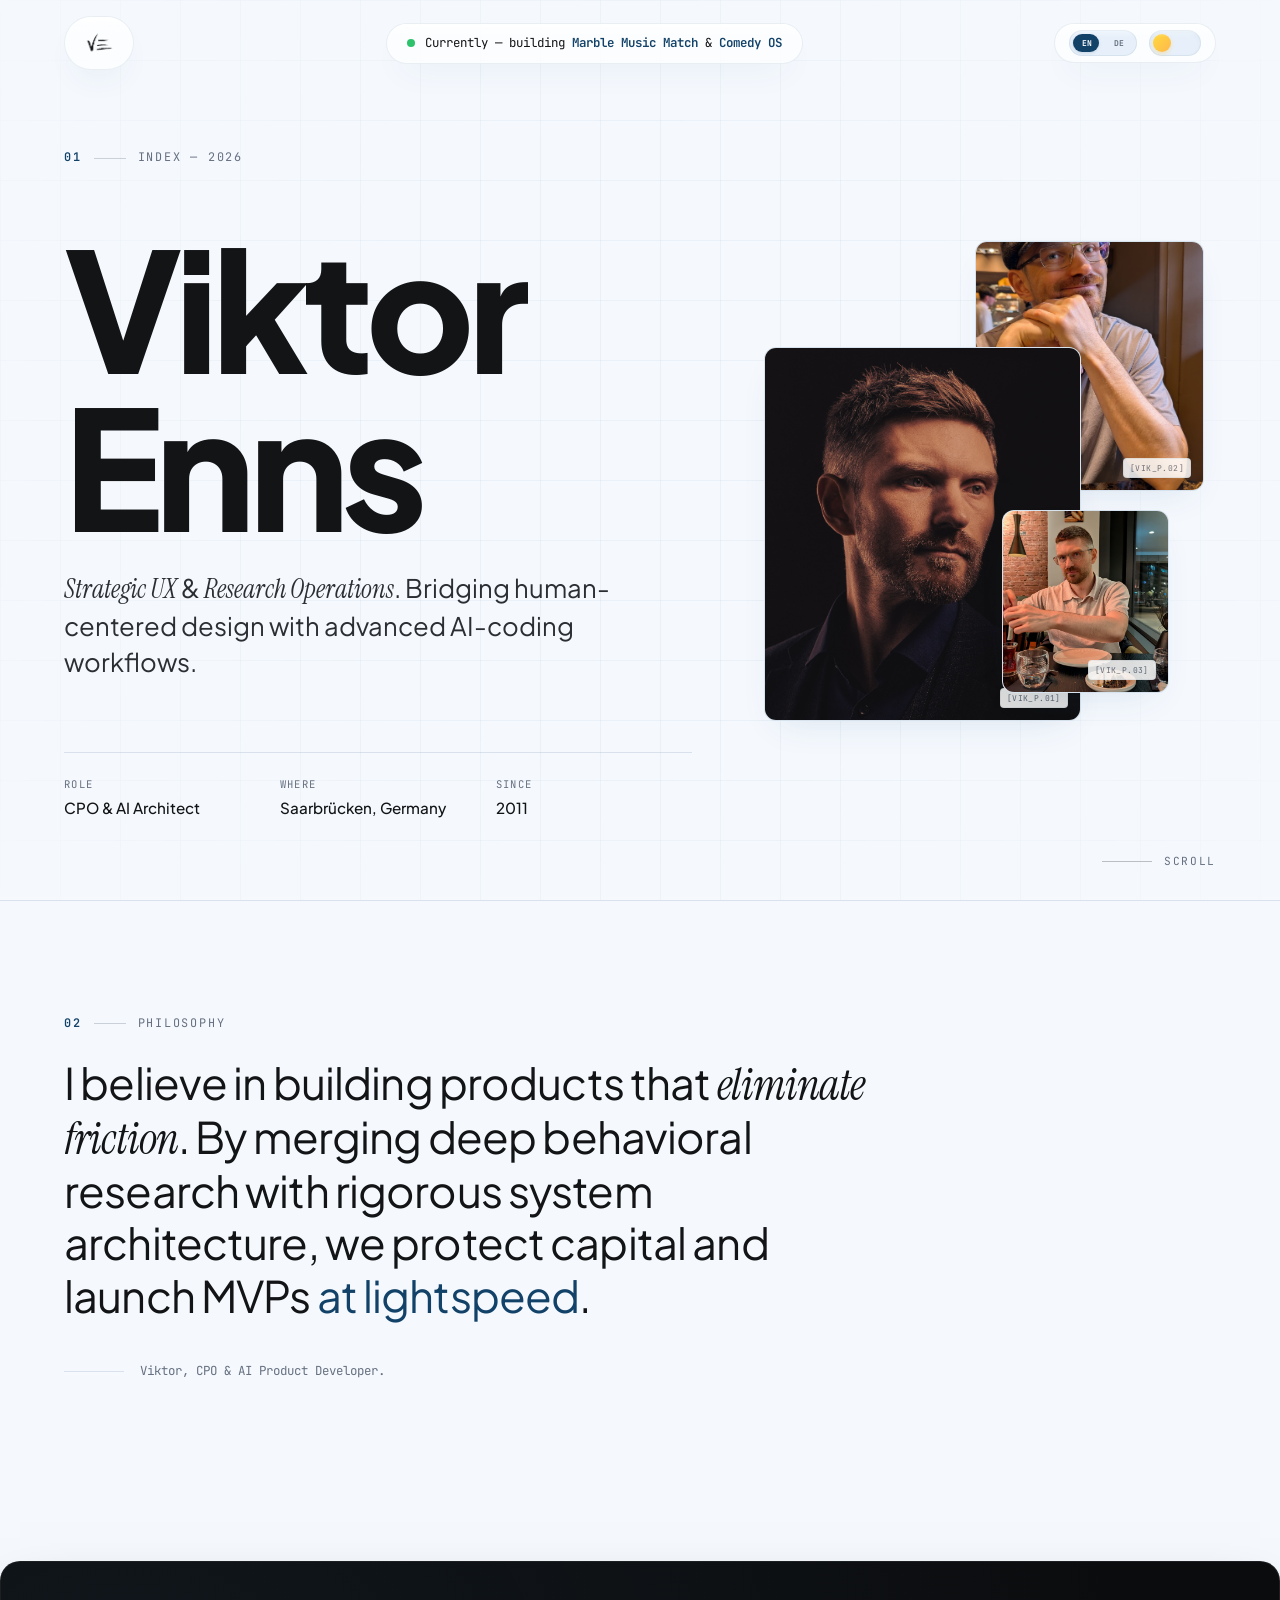
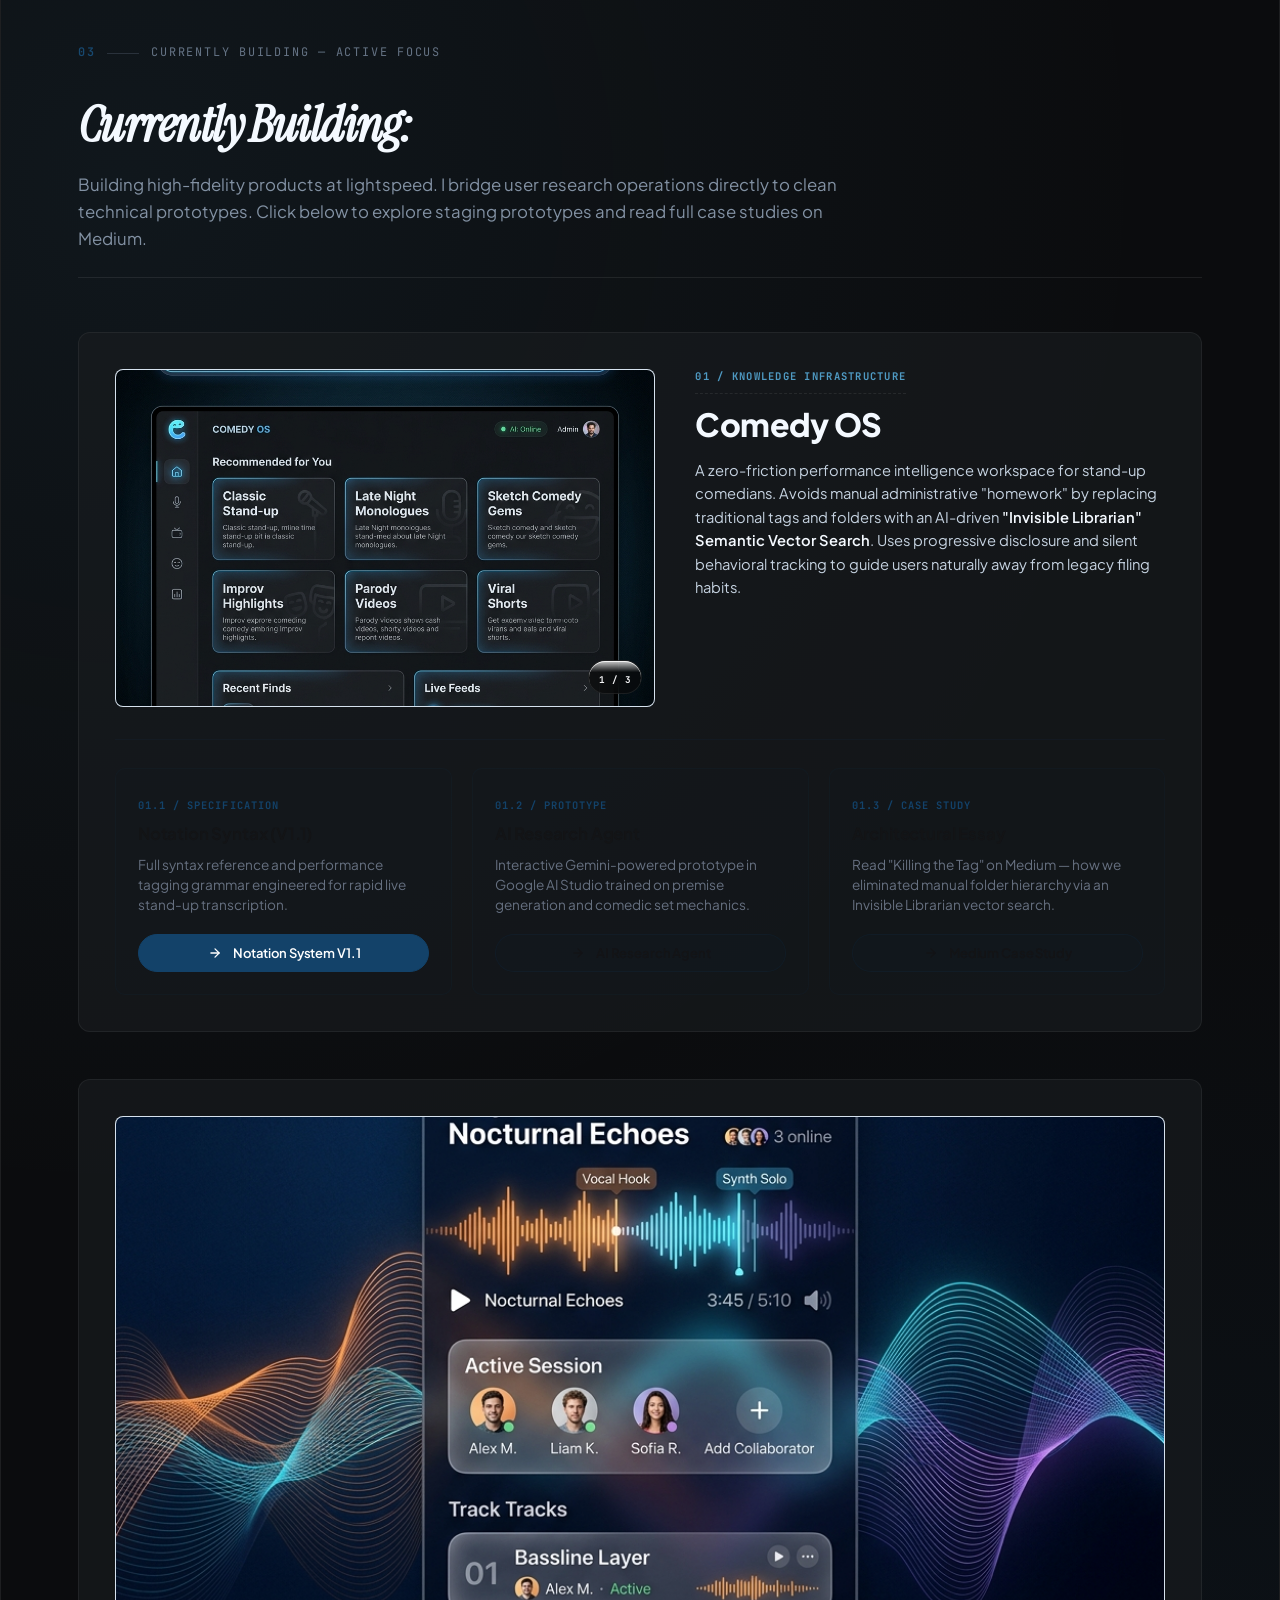
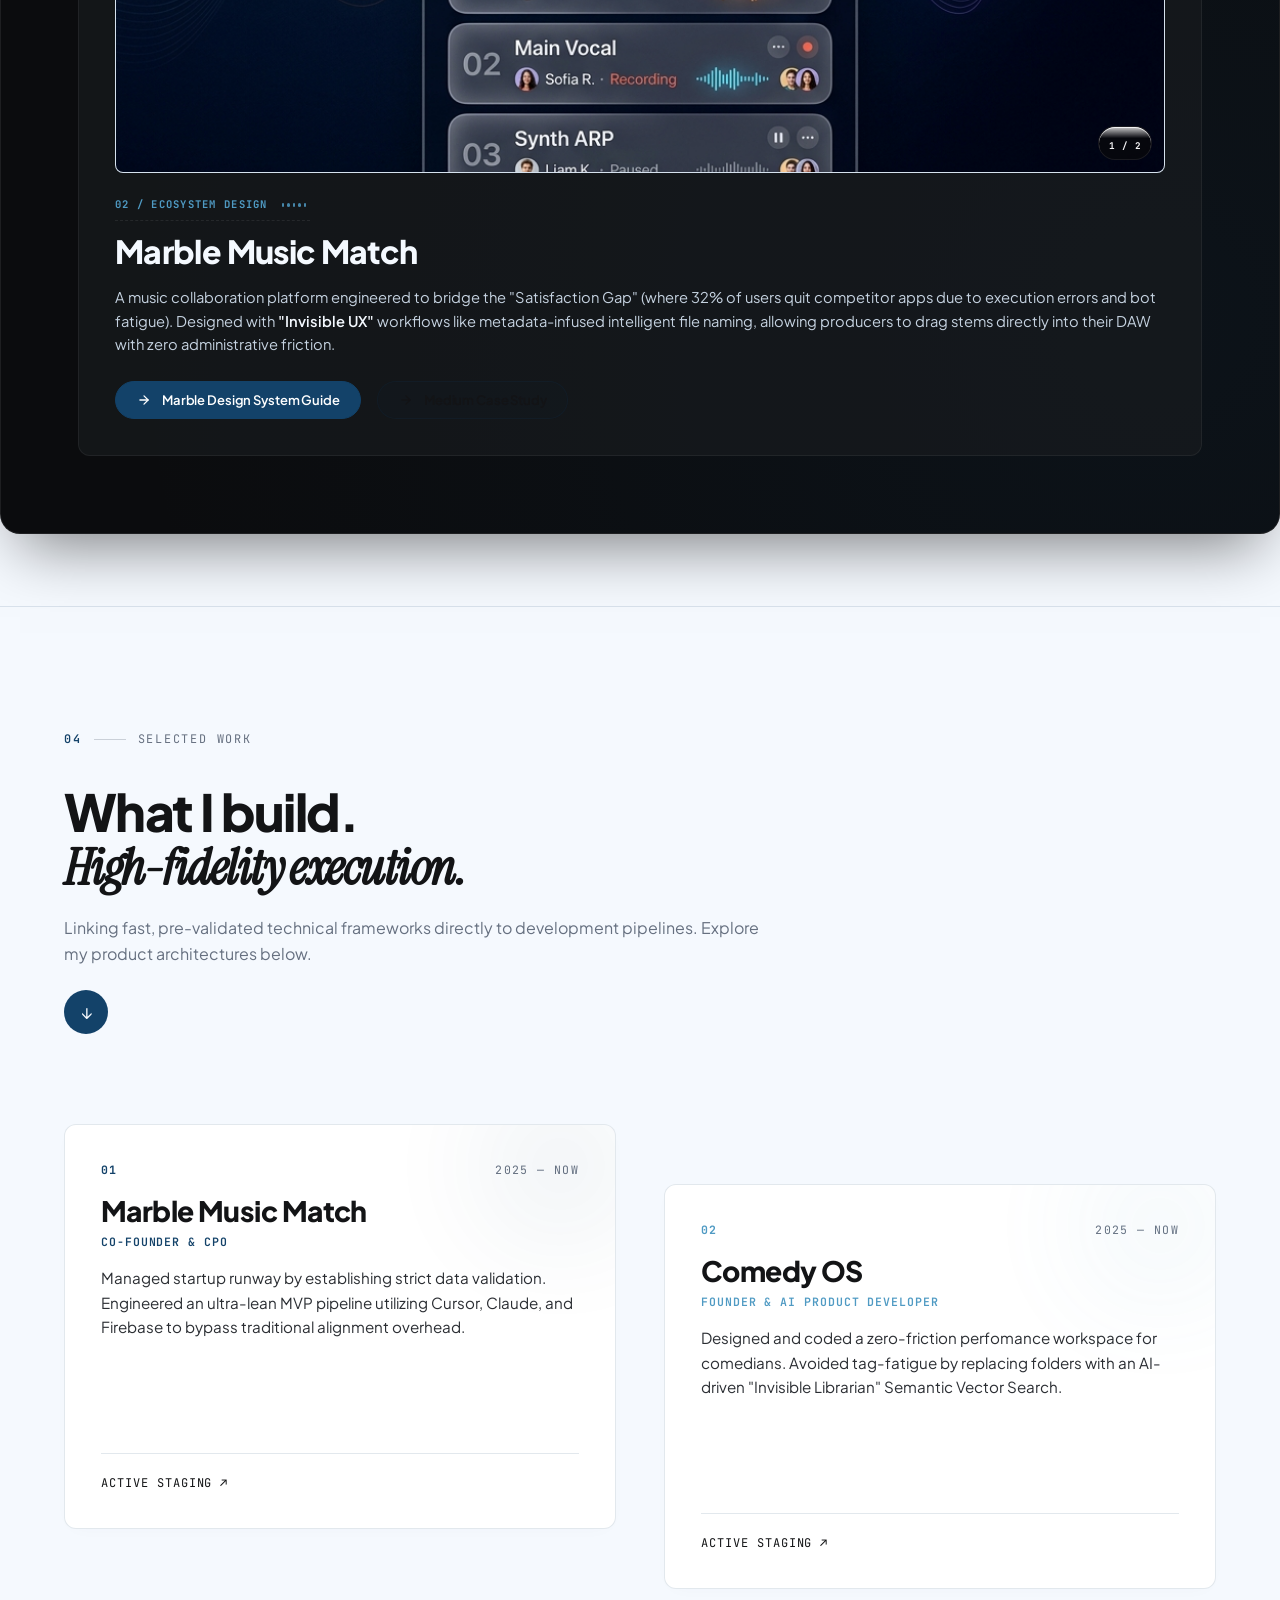
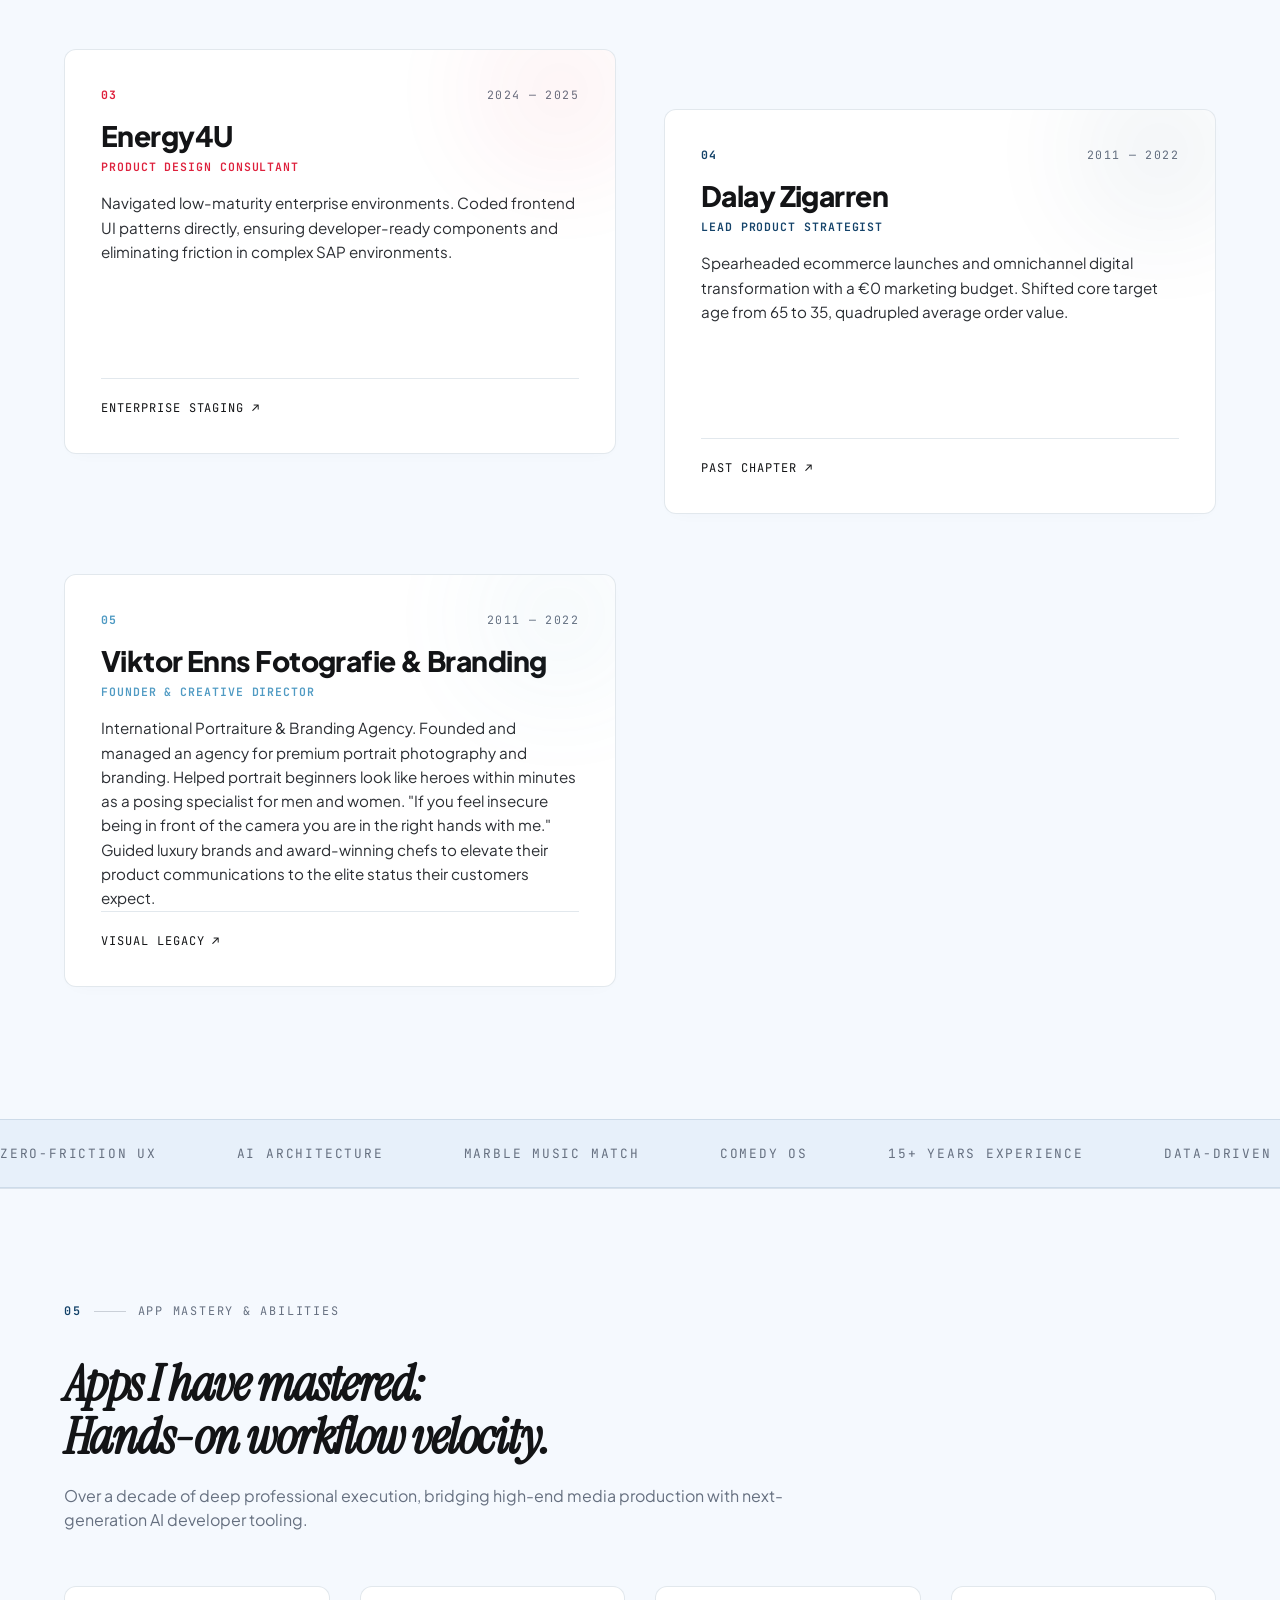
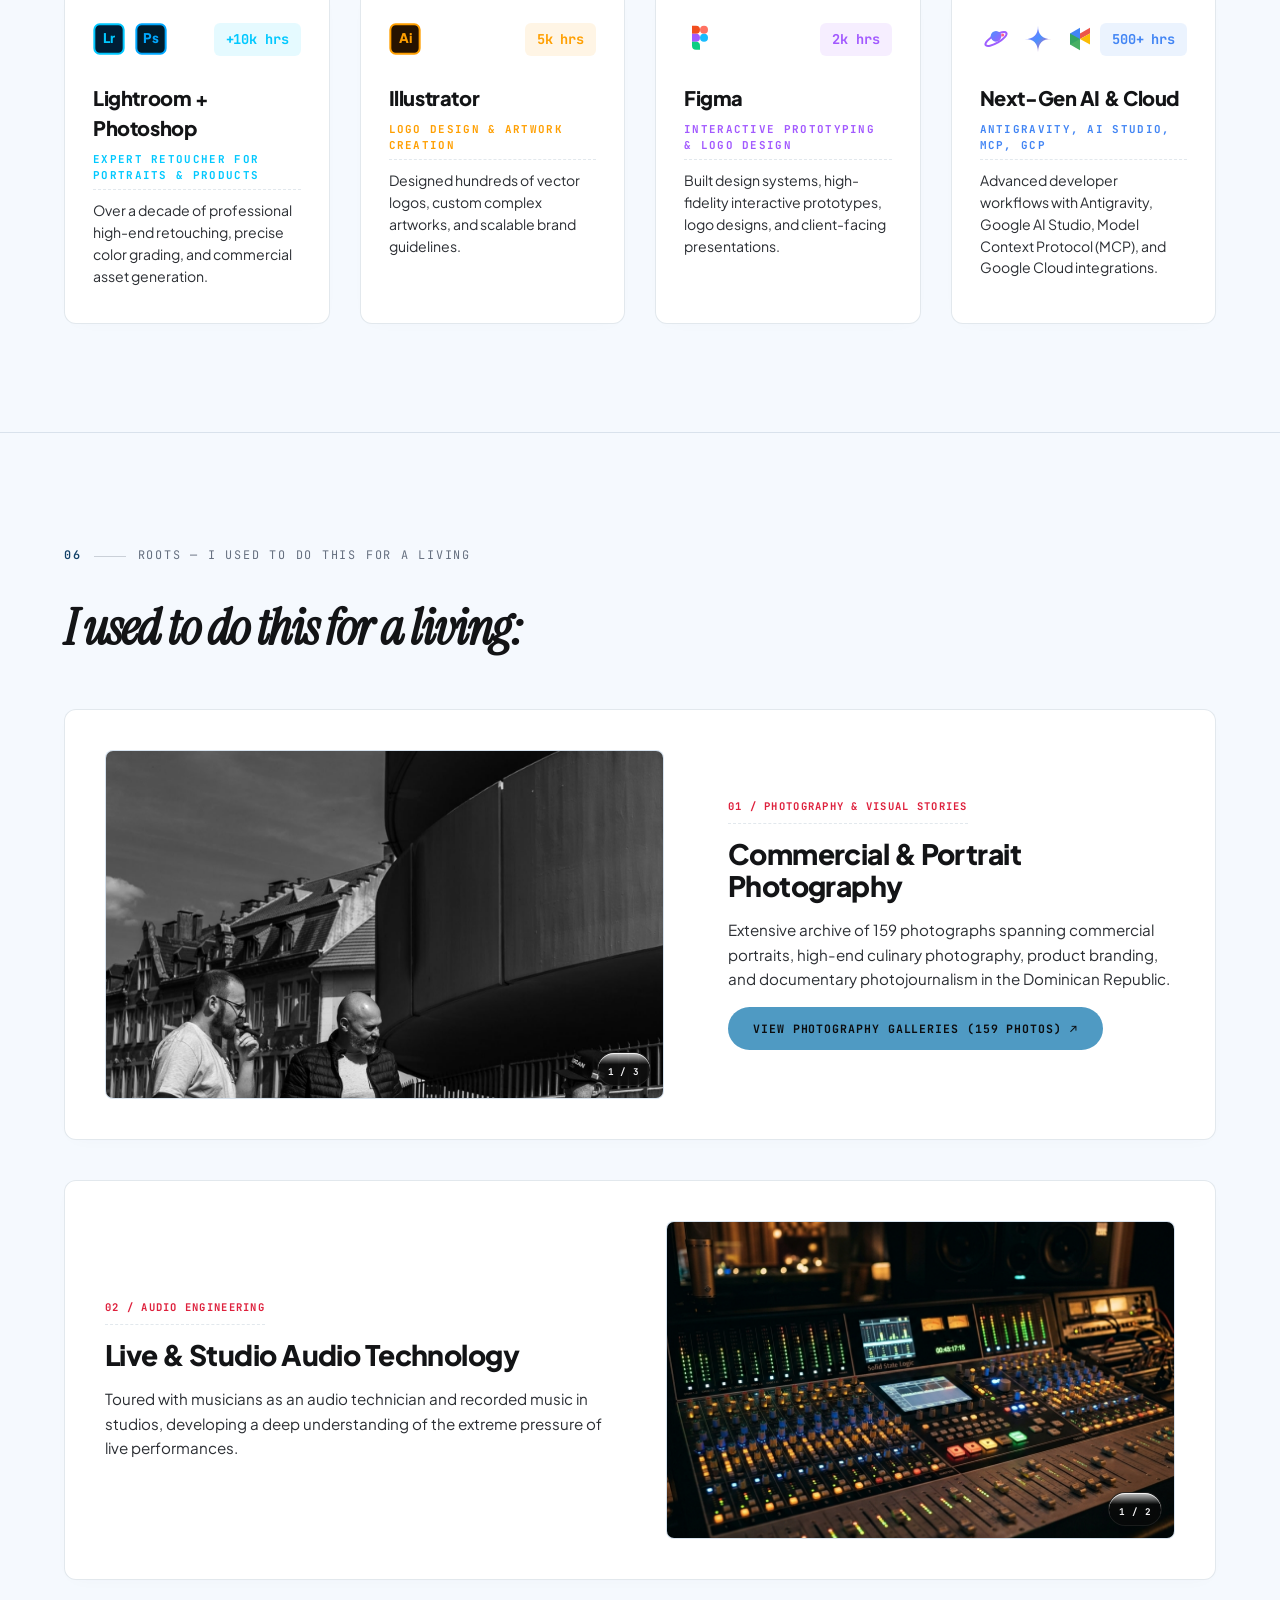
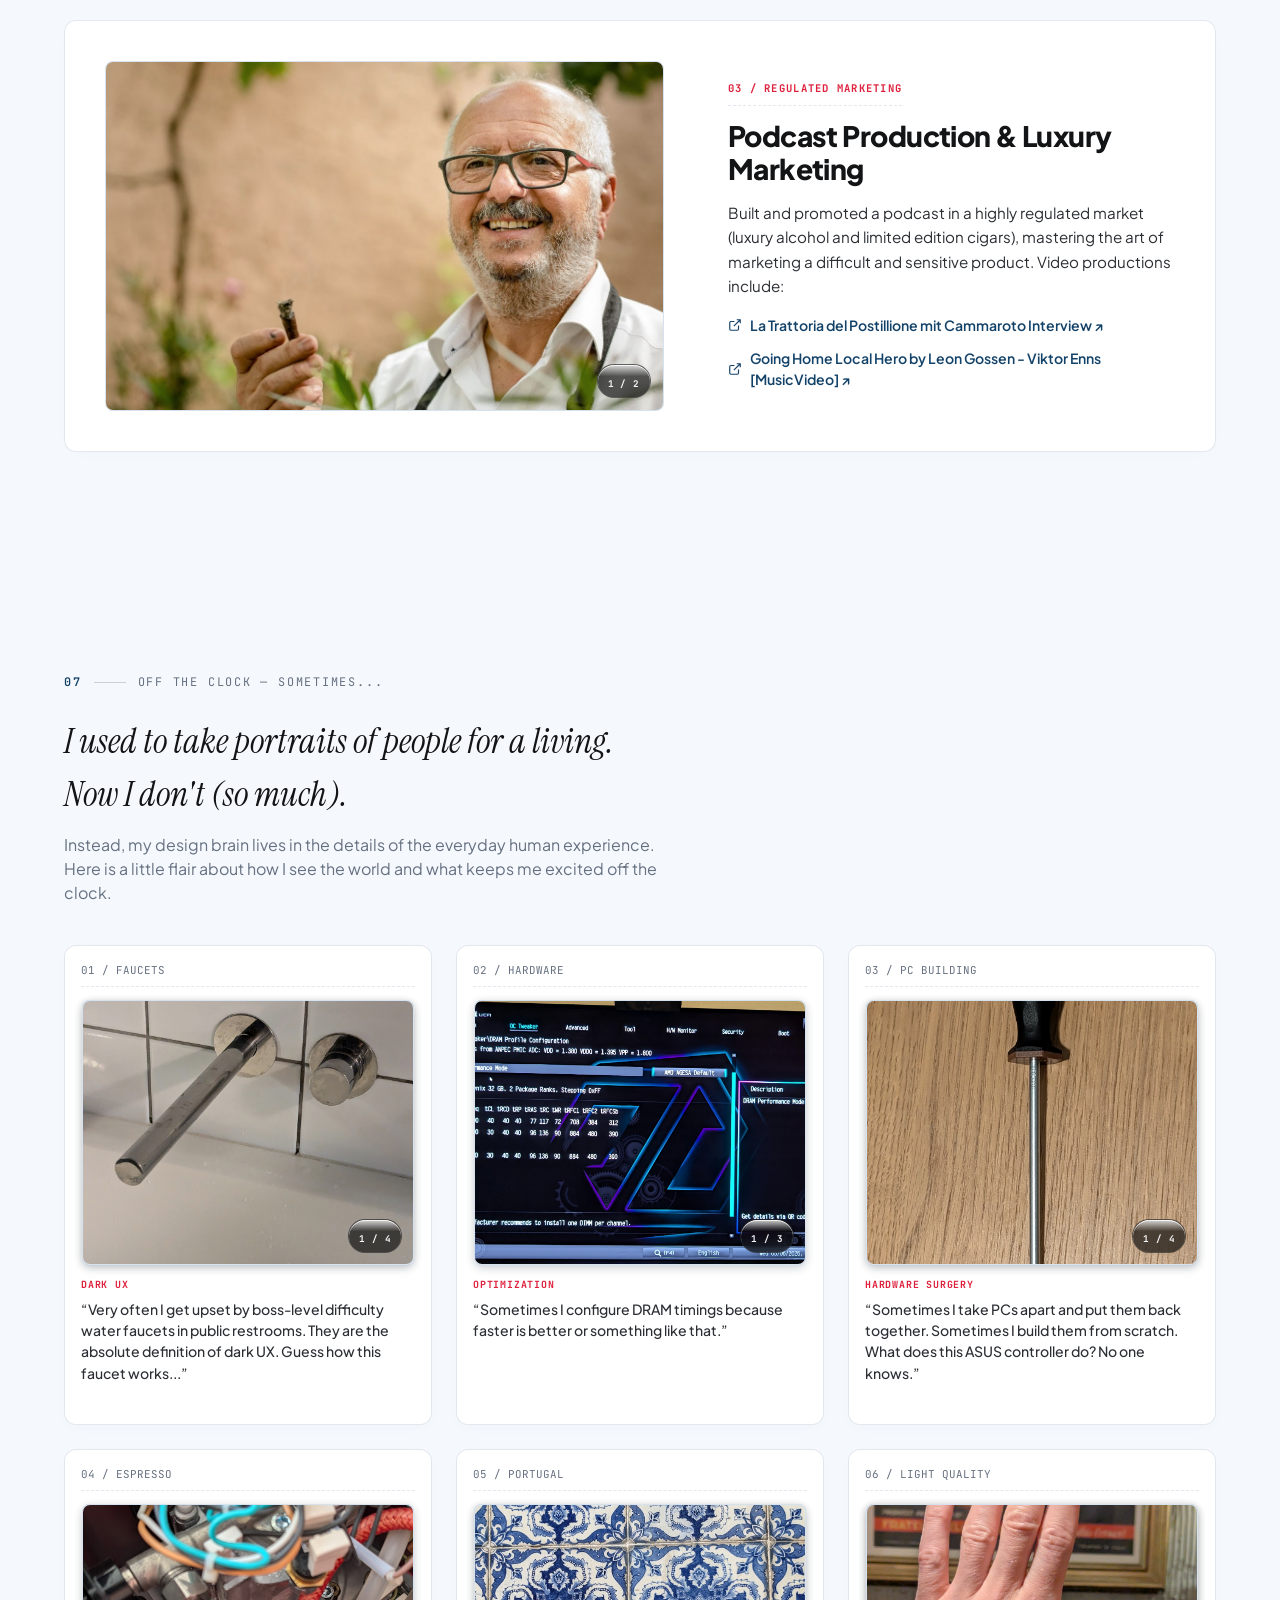
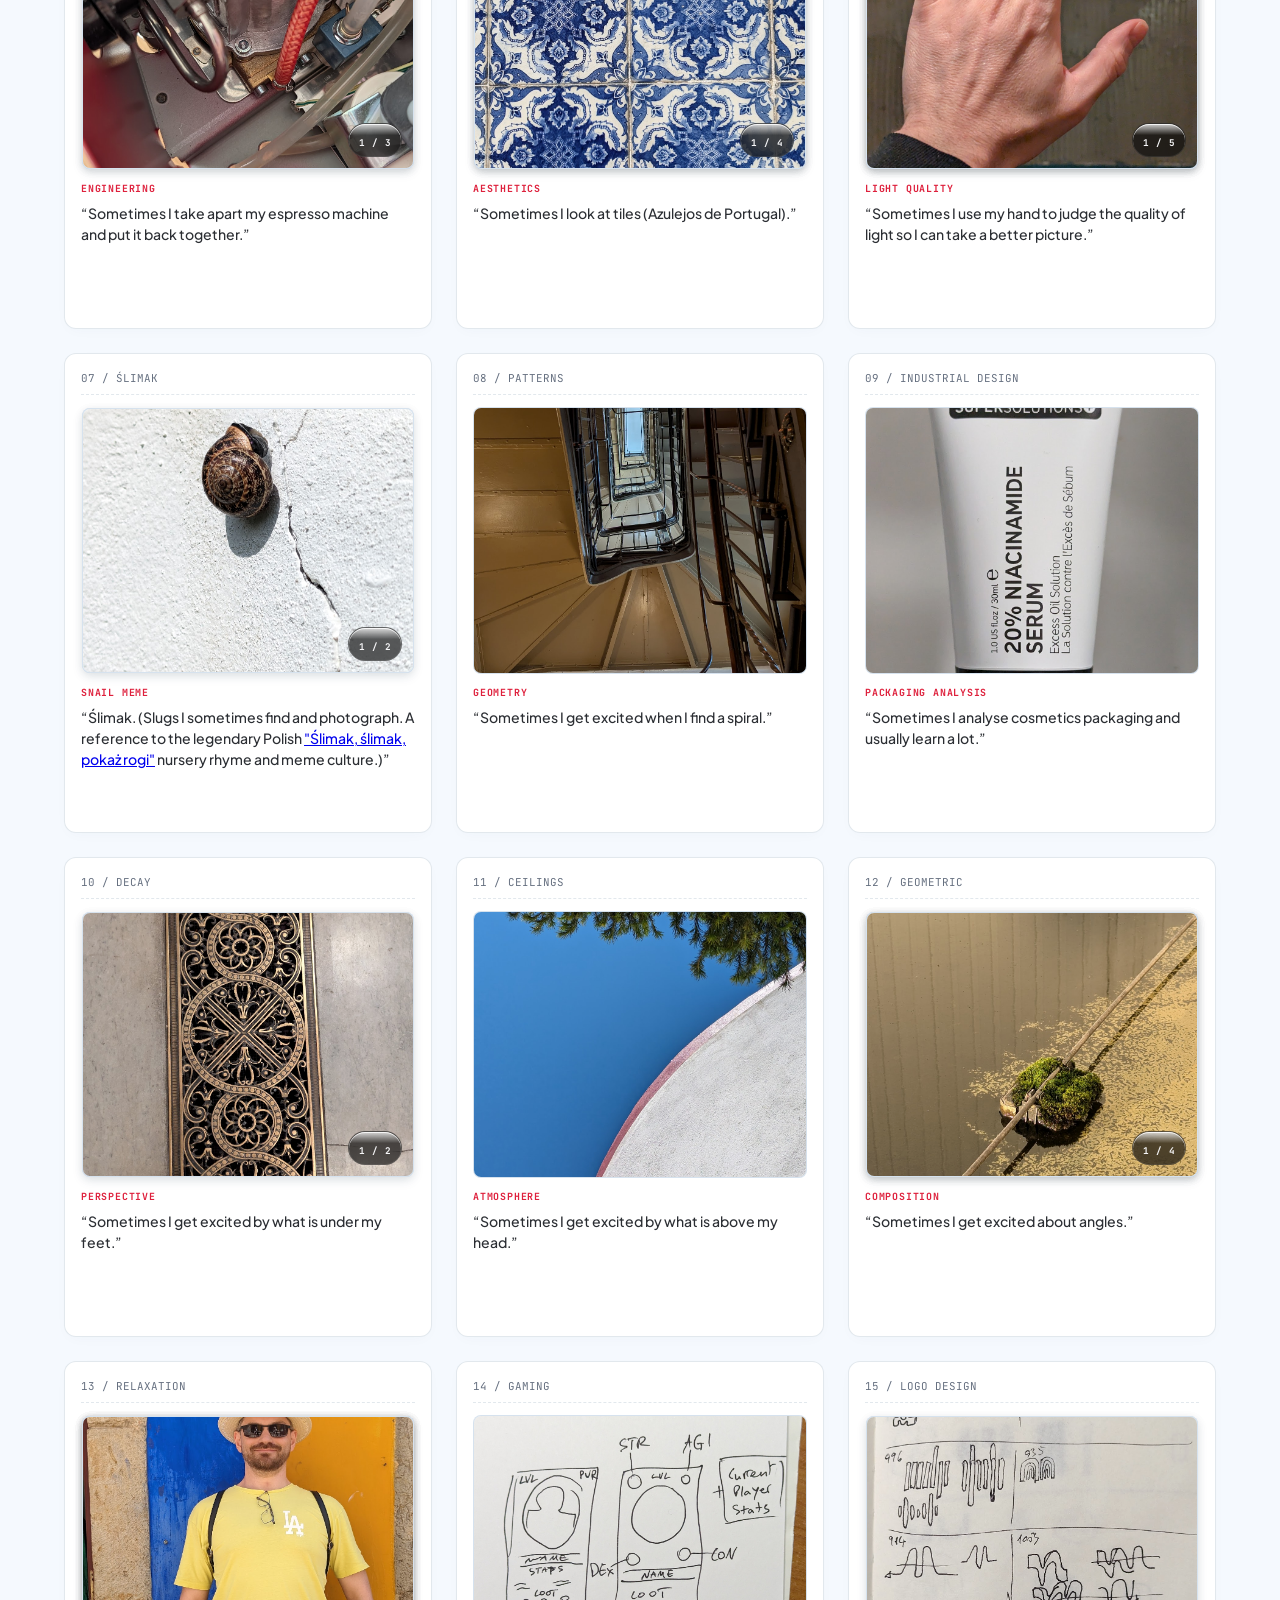
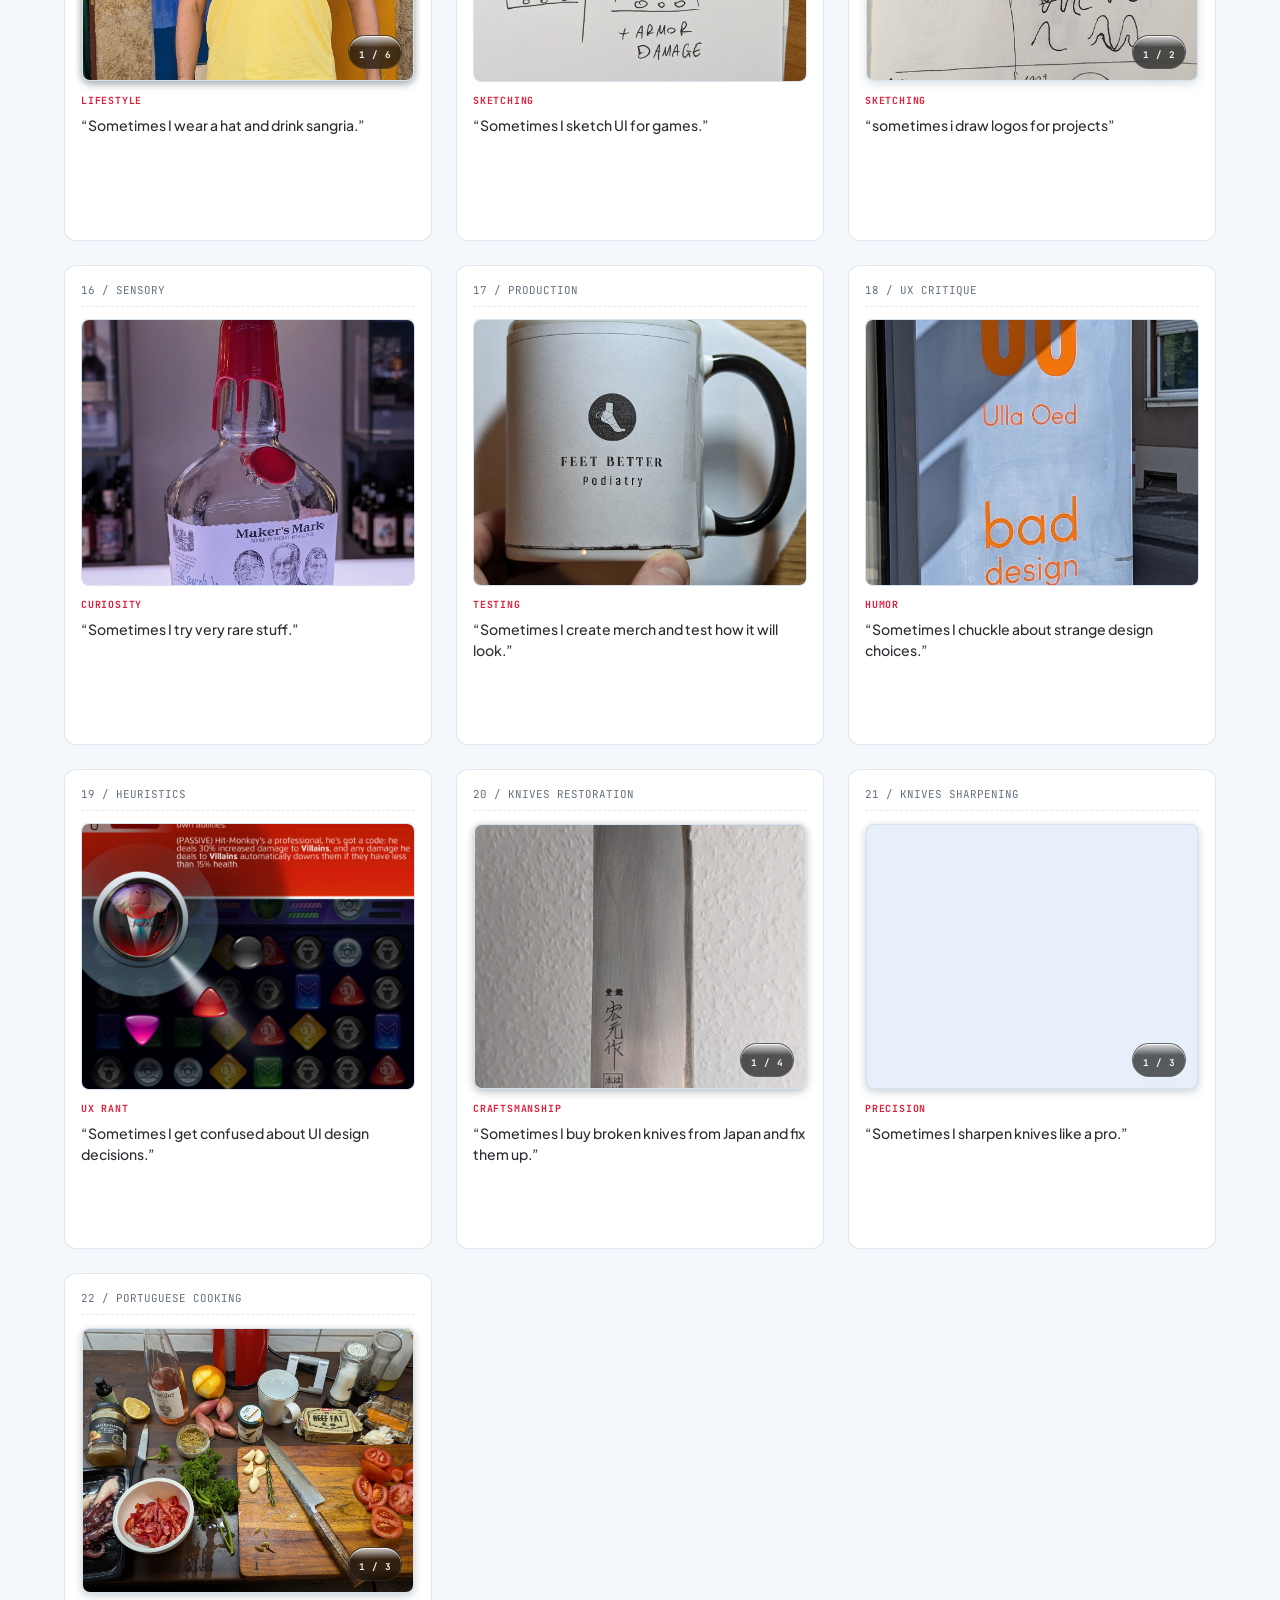
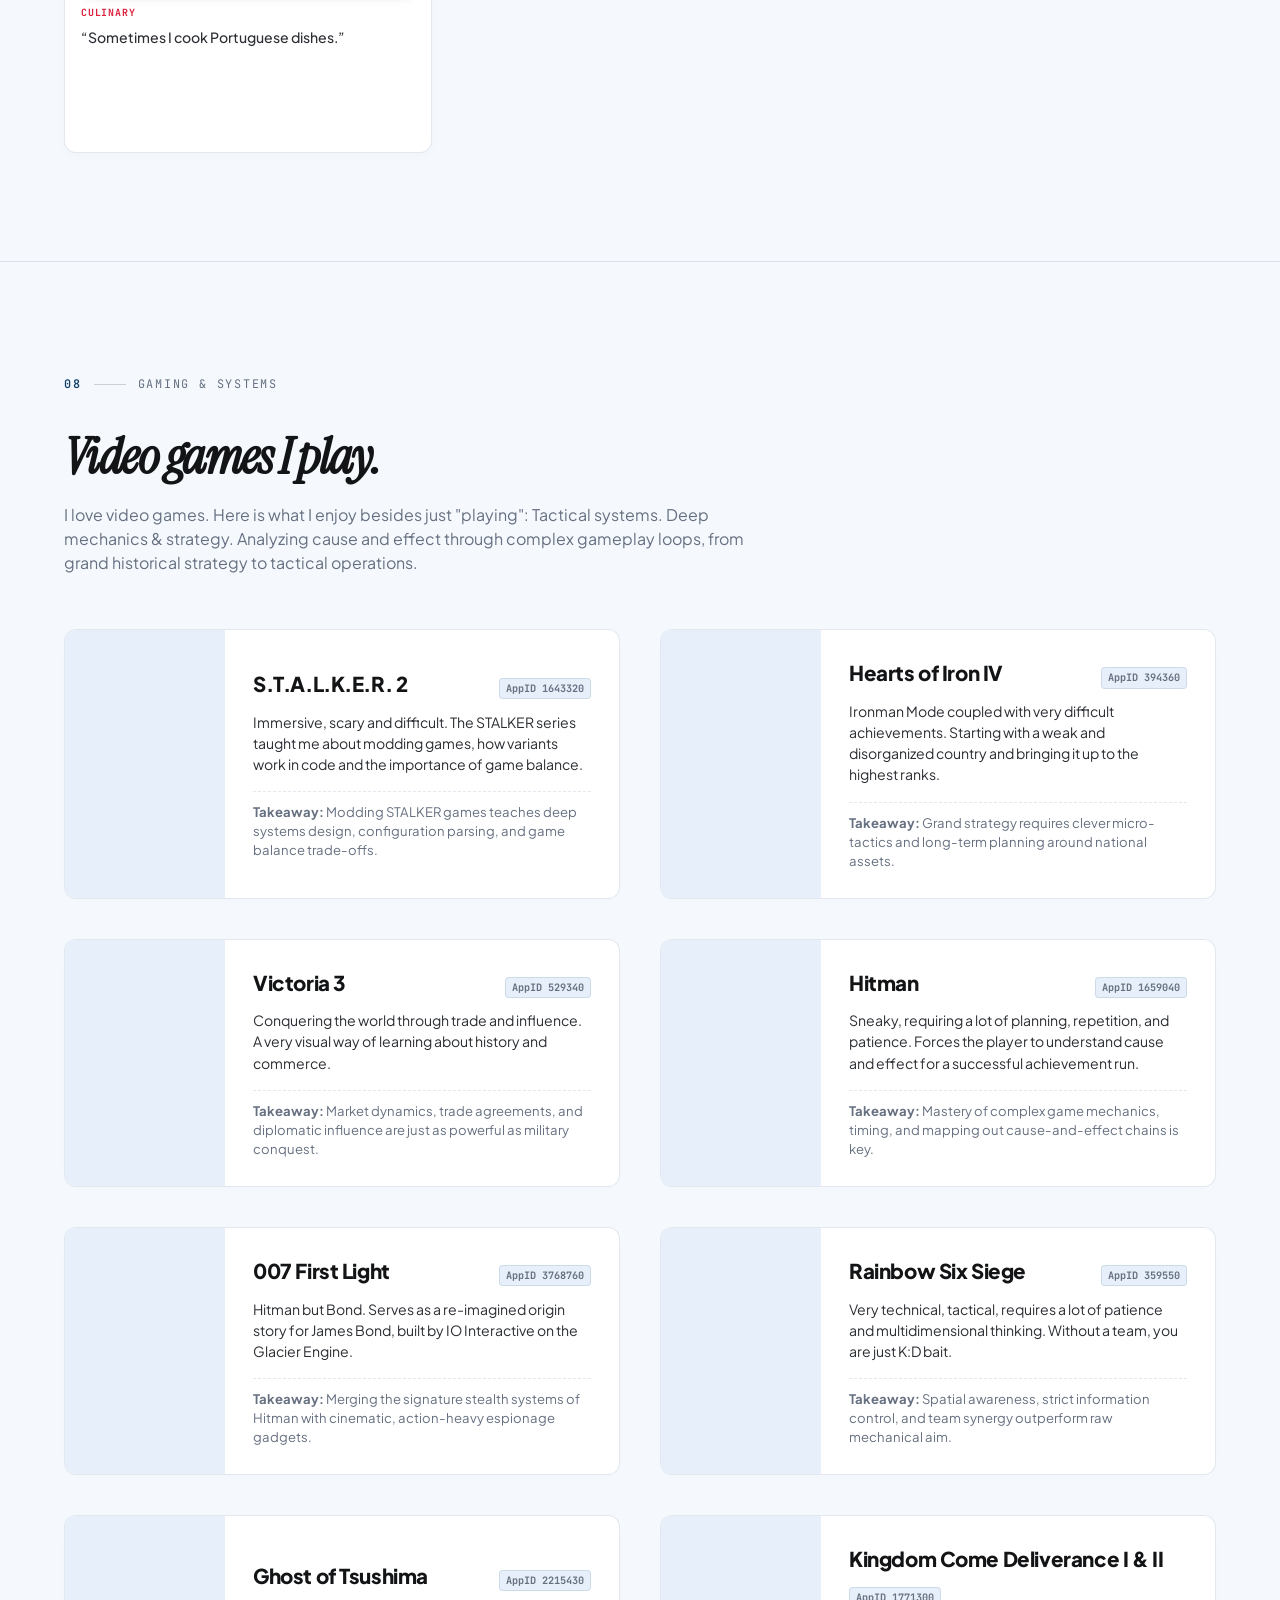
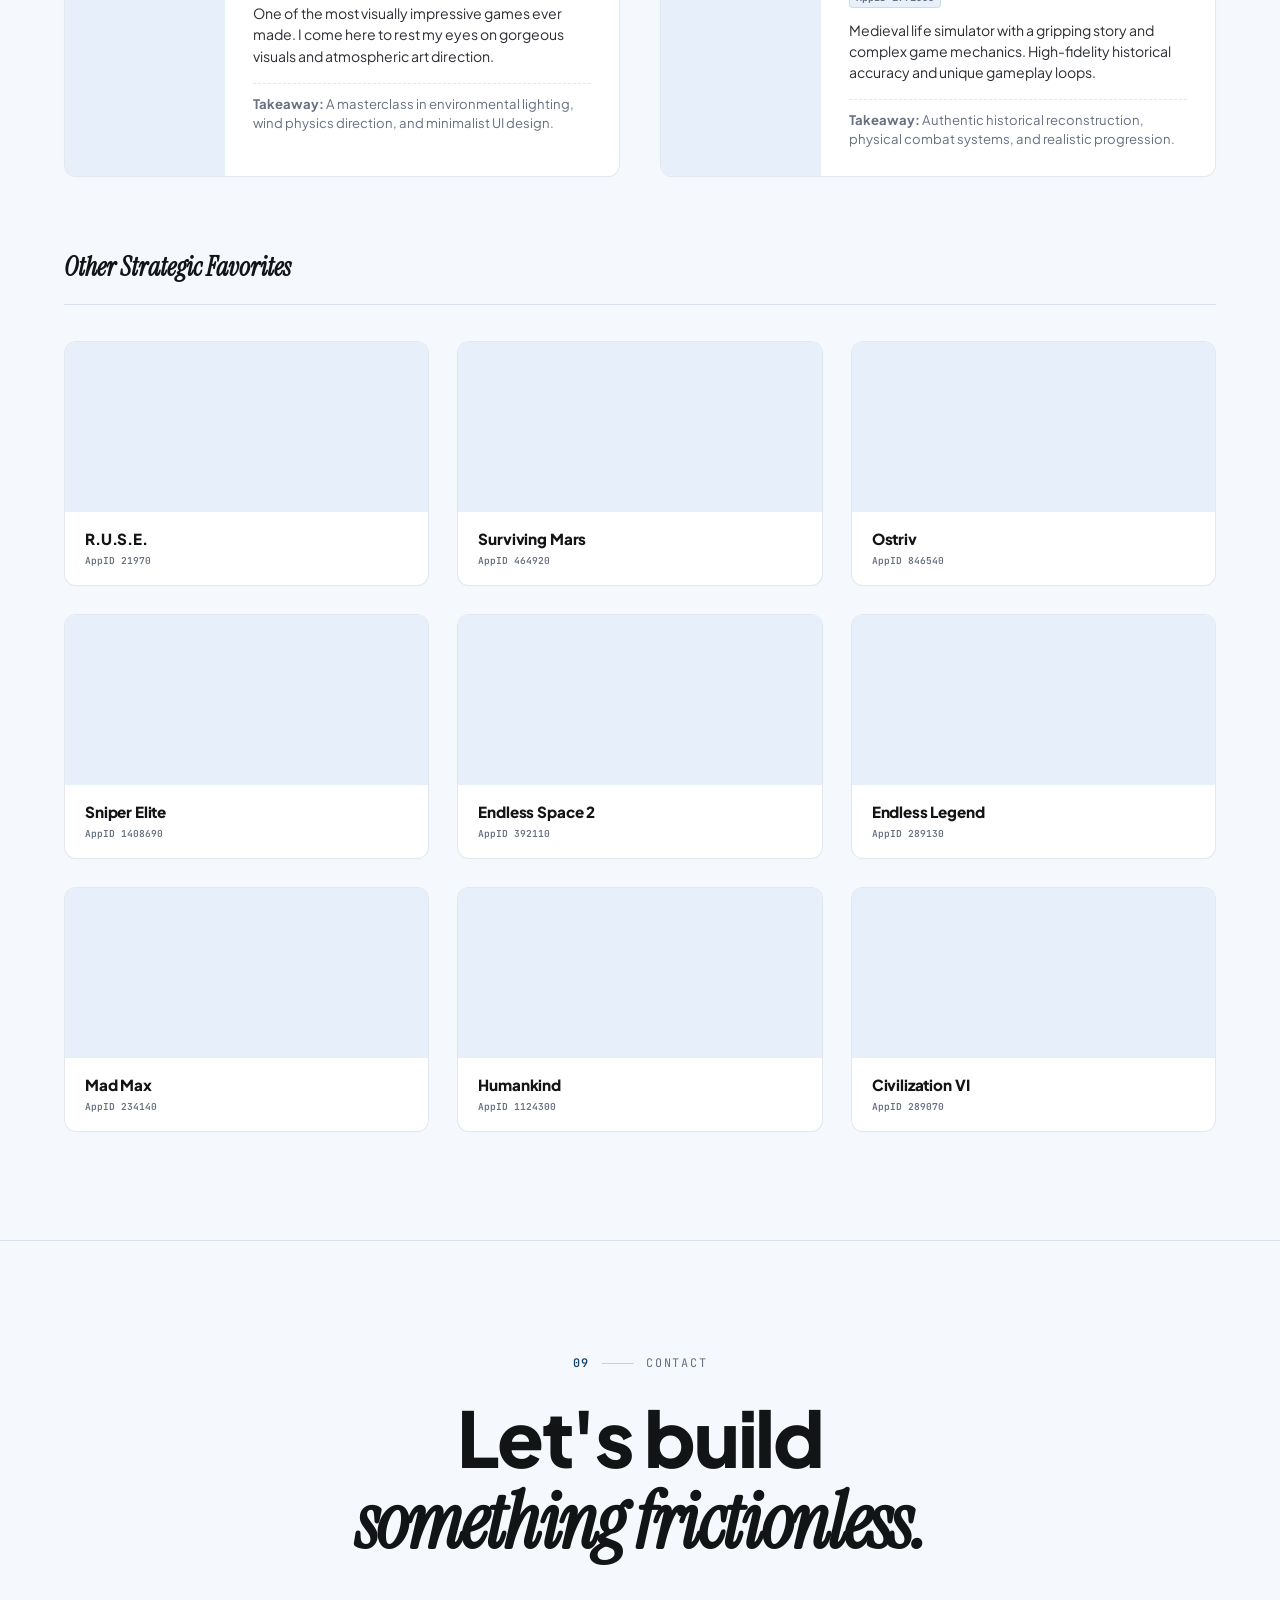
==== commit 45a476ea: "Merge origin/main into portfolio with ComedyOS v1.0" ====
--- a/index.html
+++ b/index.html
@@ -16,7 +16,8 @@
     <link rel="canonical" href="https://viktorenns.dev/">
 
     <!-- Favicon -->
-    <link rel="icon" type="image/png" href="assets/logo.png">
+    <link rel="icon" type="image/png" href="assets/logo-light.png" media="(prefers-color-scheme: dark)">
+    <link rel="icon" type="image/png" href="assets/logo-dark.png" media="(prefers-color-scheme: light)">
 
     <!-- Style sheets -->
     <link rel="stylesheet" href="styles.css">
@@ -795,10 +796,14 @@
                         <div class="sometimes-card-photo-wrap">
                             <div class="sometimes-card-carousel">
                                 <div class="carousel-slide">
-                                    <img src="assets/placeholder_podcast.png" alt="Podcast microphone with whiskey and cigar" loading="lazy">
+                                    <a href="https://www.youtube.com/watch?v=Y5P8ho5wSPM" target="_blank" rel="noopener" aria-label="Watch La Trattoria del Postillione on YouTube">
+                                        <img src="assets/sometimes/dalay_video_1.jpg" alt="La Trattoria del Postillione mit Cammaroto Interview" loading="lazy">
+                                    </a>
                                 </div>
                                 <div class="carousel-slide">
-                                    <img src="assets/placeholder_cigars.png" alt="Cigars and luxury branding" loading="lazy">
+                                    <a href="https://www.youtube.com/watch?v=yXmfM0DgX68" target="_blank" rel="noopener" aria-label="Watch Going Home Local Hero on YouTube">
+                                        <img src="assets/sometimes/dalay_video_2.jpg" alt="Going Home Local Hero - Viktor Enns" loading="lazy">
+                                    </a>
                                 </div>
                             </div>
                             <div class="carousel-badge glass glass--pill"><span>1 / 2</span></div>
@@ -811,9 +816,23 @@
                             <span class="lang-de">Podcast-Produktion & Luxus-Marketing</span>
                         </h3>
                         <p class="past-card-description">
-                            <span class="lang-en">Built and promoted a podcast in a highly regulated market (luxury alcohol and limited edition cigars), mastering the art of marketing a difficult and sensitive product.</span>
-                            <span class="lang-de">Aufbau und Vermarktung eines Podcasts in einem stark regulierten Markt (Premium-Alkohol und limitierte Zigarren) — so habe ich gelernt, hochsensible und anspruchsvolle Produkte erfolgreich zu vermarkten.</span>
+                            <span class="lang-en">Built and promoted a podcast in a highly regulated market (luxury alcohol and limited edition cigars), mastering the art of marketing a difficult and sensitive product. Video productions include:</span>
+                            <span class="lang-de">Aufbau und Vermarktung eines Podcasts in einem stark regulierten Markt (Premium-Alkohol und limitierte Zigarren) — so habe ich gelernt, hochsensible und anspruchsvolle Produkte erfolgreich zu vermarkten. Zu den Videoproduktionen gehören:</span>
                         </p>
+                        <ul class="past-card-links" style="list-style: none; padding: 0; margin: 16px 0 0 0; display: flex; flex-direction: column; gap: 10px;">
+                            <li>
+                                <a href="https://www.youtube.com/watch?v=Y5P8ho5wSPM" target="_blank" rel="noopener" style="display: inline-flex; align-items: center; gap: 8px; color: var(--accent); text-decoration: none; font-size: 0.88rem; transition: color 0.3s var(--ease); font-weight: 600;" onmouseover="this.style.color='#FFFFFF'" onmouseout="this.style.color='var(--accent)'">
+                                    <svg width="14" height="14" viewBox="0 0 24 24" fill="none" stroke="currentColor" stroke-width="2" style="flex-shrink: 0;"><path d="M18 13v6a2 2 0 0 1-2 2H5a2 2 0 0 1-2-2V8a2 2 0 0 1 2-2h6M15 3h6v6M10 14L21 3"/></svg>
+                                    <span>La Trattoria del Postillione mit Cammaroto Interview ↗</span>
+                                </a>
+                            </li>
+                            <li>
+                                <a href="https://www.youtube.com/watch?v=yXmfM0DgX68" target="_blank" rel="noopener" style="display: inline-flex; align-items: center; gap: 8px; color: var(--accent); text-decoration: none; font-size: 0.88rem; transition: color 0.3s var(--ease); font-weight: 600;" onmouseover="this.style.color='#FFFFFF'" onmouseout="this.style.color='var(--accent)'">
+                                    <svg width="14" height="14" viewBox="0 0 24 24" fill="none" stroke="currentColor" stroke-width="2" style="flex-shrink: 0;"><path d="M18 13v6a2 2 0 0 1-2 2H5a2 2 0 0 1-2-2V8a2 2 0 0 1 2-2h6M15 3h6v6M10 14L21 3"/></svg>
+                                    <span>Going Home Local Hero by Leon Gossen - Viktor Enns [MusicVideo] ↗</span>
+                                </a>
+                            </li>
+                        </ul>
                     </div>
                 </div>
             </div>
@@ -1115,13 +1134,9 @@
                     </span>
                 </div>
                 <!-- 14 / GAMING -->
-                <div class="sometimes-card" onclick="openLightbox('[&quot;sketch logos PXL_20240601_194146144.jpg&quot;, &quot;sketch logos PXL_20240601_194154105.jpg&quot;, &quot;sketch ui PXL_20240216_123301581.jpg&quot;]', 'Sketching', 'Skizzieren', 'Game UI Sketching', 'Spiel-UI Skizzieren', 'Sometimes I sketch UI for games.', 'Manchmal skizziere ich Benutzeroberflächen für Spiele.', '14 / GAMING')" role="button" aria-label="Open preview for Gaming">
-                    <div class="sometimes-card-photo-wrap">
-                        
-                        <div class="sometimes-card-carousel">
-                            <div class="carousel-slide"><img src="assets/sometimes/sketch logos PXL_20240601_194146144.jpg" alt="Gaming" loading="lazy"></div><div class="carousel-slide"><img src="assets/sometimes/sketch logos PXL_20240601_194154105.jpg" alt="Gaming" loading="lazy"></div><div class="carousel-slide"><img src="assets/sometimes/sketch ui PXL_20240216_123301581.jpg" alt="Gaming" loading="lazy"></div>
-                        </div>
-                        <div class="carousel-badge glass glass--pill"><span>1 / 3</span></div>
+                <div class="sometimes-card" onclick="openLightbox('[&quot;sketch ui PXL_20240216_123301581.jpg&quot;]', 'Sketching', 'Skizzieren', 'Game UI Sketching', 'Spiel-UI Skizzieren', 'Sometimes I sketch UI for games.', 'Manchmal skizziere ich Benutzeroberflächen für Spiele.', '14 / GAMING')" role="button" aria-label="Open preview for Gaming">
+                    <div class="sometimes-card-photo-wrap">
+                        <img src="assets/sometimes/sketch ui PXL_20240216_123301581.jpg" alt="Gaming UI Sketch" loading="lazy">
                     </div>
                     <span class="sometimes-tag">
                         <span class="lang-en">Sketching</span>
@@ -1136,8 +1151,29 @@
                         <span class="lang-de">14 / SPIEL-UI SKIZZIEREN</span>
                     </span>
                 </div>
-                <!-- 15 / SENSORY -->
-                <div class="sometimes-card" onclick="openLightbox('[&quot;rare things bourbon PXL_20231222_190516920.jpg&quot;]', 'Curiosity', 'Neugier', 'Rare Flavors Exploration', 'Seltene Aromen-Erkundung', 'Sometimes I try very rare stuff.', 'Manchmal probiere ich sehr seltene Dinge aus.', '15 / SENSORY')" role="button" aria-label="Open preview for Sensory">
+                <!-- 15 / LOGO DESIGN -->
+                <div class="sometimes-card" onclick="openLightbox('[&quot;sketch logos PXL_20240601_194146144.jpg&quot;, &quot;sketch logos PXL_20240601_194154105.jpg&quot;]', 'Sketching', 'Skizzieren', 'Logo Design', 'Logo-Design', 'sometimes i draw logos for projects', 'manchmal zeichne ich logos für projekte', '15 / LOGO DESIGN')" role="button" aria-label="Open preview for Logo Design">
+                    <div class="sometimes-card-photo-wrap">
+                        <div class="sometimes-card-carousel">
+                            <div class="carousel-slide"><img src="assets/sometimes/sketch logos PXL_20240601_194146144.jpg" alt="Logo Design" loading="lazy"></div><div class="carousel-slide"><img src="assets/sometimes/sketch logos PXL_20240601_194154105.jpg" alt="Logo Design" loading="lazy"></div>
+                        </div>
+                        <div class="carousel-badge glass glass--pill"><span>1 / 2</span></div>
+                    </div>
+                    <span class="sometimes-tag">
+                        <span class="lang-en">Sketching</span>
+                        <span class="lang-de">Skizzieren</span>
+                    </span>
+                    <p class="sometimes-text">
+                        <span class="lang-en">“sometimes i draw logos for projects”</span>
+                        <span class="lang-de">„manchmal zeichne ich logos für projekte“</span>
+                    </p>
+                    <span class="sometimes-num">
+                        <span class="lang-en">15 / LOGO DESIGN</span>
+                        <span class="lang-de">15 / LOGO-DESIGN</span>
+                    </span>
+                </div>
+                <!-- 16 / SENSORY -->
+                <div class="sometimes-card" onclick="openLightbox('[&quot;rare things bourbon PXL_20231222_190516920.jpg&quot;]', 'Curiosity', 'Neugier', 'Rare Flavors Exploration', 'Seltene Aromen-Erkundung', 'Sometimes I try very rare stuff.', 'Manchmal probiere ich sehr seltene Dinge aus.', '16 / SENSORY')" role="button" aria-label="Open preview for Sensory">
                     <div class="sometimes-card-photo-wrap">
                         <img src="assets/sometimes/rare things bourbon PXL_20231222_190516920.jpg" alt="Sensory" loading="lazy">
                     </div>
@@ -1150,12 +1186,12 @@
                         <span class="lang-de">„Manchmal probiere ich sehr seltene Dinge aus.“</span>
                     </p>
                     <span class="sometimes-num">
-                        <span class="lang-en">15 / SENSORY</span>
-                        <span class="lang-de">15 / SELTENE AROMEN-ERKUNDUNG</span>
-                    </span>
-                </div>
-                <!-- 16 / PRODUCTION -->
-                <div class="sometimes-card" onclick="openLightbox('[&quot;merch PXL_20231106_192535121.jpg&quot;]', 'Testing', 'Austesten', 'Merchandise Prototype', 'Merchandise-Prototyping', 'Sometimes I create merch and test how it will look.', 'Manchmal entwerfe ich Merch und teste, wie es aussehen wird.', '16 / PRODUCTION')" role="button" aria-label="Open preview for Production">
+                        <span class="lang-en">16 / SENSORY</span>
+                        <span class="lang-de">16 / SELTENE AROMEN-ERKUNDUNG</span>
+                    </span>
+                </div>
+                <!-- 17 / PRODUCTION -->
+                <div class="sometimes-card" onclick="openLightbox('[&quot;merch PXL_20231106_192535121.jpg&quot;]', 'Testing', 'Austesten', 'Merchandise Prototype', 'Merchandise-Prototyping', 'Sometimes I create merch and test how it will look.', 'Manchmal entwerfe ich Merch und teste, wie es aussehen wird.', '17 / PRODUCTION')" role="button" aria-label="Open preview for Production">
                     <div class="sometimes-card-photo-wrap">
                         <img src="assets/sometimes/merch PXL_20231106_192535121.jpg" alt="Production" loading="lazy">
                     </div>
@@ -1168,12 +1204,12 @@
                         <span class="lang-de">„Manchmal entwerfe ich Merch und teste, wie es aussehen wird.“</span>
                     </p>
                     <span class="sometimes-num">
-                        <span class="lang-en">16 / PRODUCTION</span>
-                        <span class="lang-de">16 / MERCHANDISE-PROTOTYPING</span>
-                    </span>
-                </div>
-                <!-- 17 / UX CRITIQUE -->
-                <div class="sometimes-card" onclick="openLightbox('[&quot;bad design choices PXL_20260426_084720787.jpg&quot;]', 'Humor', 'Humor', 'Strange Design Chuckles', 'Kuriose Design-Schmunzler', 'Sometimes I chuckle about strange design choices.', 'Manchmal schmunzle ich über seltsame Designentscheidungen.', '17 / UX CRITIQUE')" role="button" aria-label="Open preview for UX Critique">
+                        <span class="lang-en">17 / PRODUCTION</span>
+                        <span class="lang-de">17 / MERCHANDISE-PROTOTYPING</span>
+                    </span>
+                </div>
+                <!-- 18 / UX CRITIQUE -->
+                <div class="sometimes-card" onclick="openLightbox('[&quot;bad design choices PXL_20260426_084720787.jpg&quot;]', 'Humor', 'Humor', 'Strange Design Chuckles', 'Kuriose Design-Schmunzler', 'Sometimes I chuckle about strange design choices.', 'Manchmal schmunzle ich über seltsame Designentscheidungen.', '18 / UX CRITIQUE')" role="button" aria-label="Open preview for UX Critique">
                     <div class="sometimes-card-photo-wrap">
                         <img src="assets/sometimes/bad design choices PXL_20260426_084720787.jpg" alt="UX Critique" loading="lazy">
                     </div>
@@ -1186,12 +1222,12 @@
                         <span class="lang-de">„Manchmal schmunzle ich über seltsame Designentscheidungen.“</span>
                     </p>
                     <span class="sometimes-num">
-                        <span class="lang-en">17 / UX CRITIQUE</span>
-                        <span class="lang-de">17 / KURIOSE DESIGN-SCHMUNZLER</span>
-                    </span>
-                </div>
-                <!-- 18 / HEURISTICS -->
-                <div class="sometimes-card" onclick="openLightbox('[&quot;bad ui Screenshot_20240430-100134.png&quot;]', 'UX Rant', 'UX-Rant', 'UI Design Confusion', 'UI-Design-Verwirrung', 'Sometimes I get confused about UI design decisions.', 'Manchmal verwirren mich UI-Designentscheidungen.', '18 / HEURISTICS')" role="button" aria-label="Open preview for Heuristics">
+                        <span class="lang-en">18 / UX CRITIQUE</span>
+                        <span class="lang-de">18 / KURIOSE DESIGN-SCHMUNZLER</span>
+                    </span>
+                </div>
+                <!-- 19 / HEURISTICS -->
+                <div class="sometimes-card" onclick="openLightbox('[&quot;bad ui Screenshot_20240430-100134.png&quot;]', 'UX Rant', 'UX-Rant', 'UI Design Confusion', 'UI-Design-Verwirrung', 'Sometimes I get confused about UI design decisions.', 'Manchmal verwirren mich UI-Designentscheidungen.', '19 / HEURISTICS')" role="button" aria-label="Open preview for Heuristics">
                     <div class="sometimes-card-photo-wrap">
                         <img src="assets/sometimes/bad ui Screenshot_20240430-100134.png" alt="Heuristics" loading="lazy">
                     </div>
@@ -1204,12 +1240,12 @@
                         <span class="lang-de">„Manchmal verwirren mich UI-Designentscheidungen.“</span>
                     </p>
                     <span class="sometimes-num">
-                        <span class="lang-en">18 / HEURISTICS</span>
-                        <span class="lang-de">18 / UI-DESIGN-VERWIRRUNG</span>
-                    </span>
-                </div>
-                <!-- 19 / KNIVES RESTORATION -->
-                <div class="sometimes-card" onclick="openLightbox('[&quot;knife broken PXL_20201104_105131865.jpg&quot;, &quot;knife broken PXL_20201114_101330667.jpg&quot;, &quot;knife fixed IMG_20200903_133005.jpg&quot;, &quot;knife fixed PXL_20201105_113816408.jpg&quot;]', 'Craftsmanship', 'Handwerk', 'Japanese Knife Restoration', 'Japanische Messer-Restaurierung', 'Sometimes I buy broken knives from Japan and fix them up.', 'Manchmal kaufe ich beschädigte Messer aus Japan und restauriere sie.', '19 / KNIVES RESTORATION')" role="button" aria-label="Open preview for Knives Restoration">
+                        <span class="lang-en">19 / HEURISTICS</span>
+                        <span class="lang-de">19 / UI-DESIGN-VERWIRRUNG</span>
+                    </span>
+                </div>
+                <!-- 20 / KNIVES RESTORATION -->
+                <div class="sometimes-card" onclick="openLightbox('[&quot;knife broken PXL_20201104_105131865.jpg&quot;, &quot;knife broken PXL_20201114_101330667.jpg&quot;, &quot;knife fixed IMG_20200903_133005.jpg&quot;, &quot;knife fixed PXL_20201105_113816408.jpg&quot;]', 'Craftsmanship', 'Handwerk', 'Japanese Knife Restoration', 'Japanische Messer-Restaurierung', 'Sometimes I buy broken knives from Japan and fix them up.', 'Manchmal kaufe ich beschädigte Messer aus Japan und restauriere sie.', '20 / KNIVES RESTORATION')" role="button" aria-label="Open preview for Knives Restoration">
                     <div class="sometimes-card-photo-wrap">
                         
                         <div class="sometimes-card-carousel">
@@ -1226,12 +1262,12 @@
                         <span class="lang-de">„Manchmal kaufe ich beschädigte Messer aus Japan und restauriere sie.“</span>
                     </p>
                     <span class="sometimes-num">
-                        <span class="lang-en">19 / KNIVES RESTORATION</span>
-                        <span class="lang-de">19 / JAPANISCHE MESSER-RESTAURIERUNG</span>
-                    </span>
-                </div>
-                <!-- 20 / KNIVES SHARPENING -->
-                <div class="sometimes-card" onclick="openLightbox('[&quot;knife sharpen VID_20200628_140320.mp4&quot;, &quot;viktor sharpen knives pro IMG_20200513_014653_619.jpg&quot;, &quot;knives PXL_20241230_131928413.jpg&quot;]', 'Precision', 'Präzision', 'Knife Sharpening', 'Messerschärfen', 'Sometimes I sharpen knives like a pro.', 'Manchmal schärfe ich Messer wie ein Profi.', '20 / KNIVES SHARPENING')" role="button" aria-label="Open preview for Knives Sharpening">
+                        <span class="lang-en">20 / KNIVES RESTORATION</span>
+                        <span class="lang-de">20 / JAPANISCHE MESSER-RESTAURIERUNG</span>
+                    </span>
+                </div>
+                <!-- 21 / KNIVES SHARPENING -->
+                <div class="sometimes-card" onclick="openLightbox('[&quot;knife sharpen VID_20200628_140320.mp4&quot;, &quot;viktor sharpen knives pro IMG_20200513_014653_619.jpg&quot;, &quot;knives PXL_20241230_131928413.jpg&quot;]', 'Precision', 'Präzision', 'Knife Sharpening', 'Messerschärfen', 'Sometimes I sharpen knives like a pro.', 'Manchmal schärfe ich Messer wie ein Profi.', '21 / KNIVES SHARPENING')" role="button" aria-label="Open preview for Knives Sharpening">
                     <div class="sometimes-card-photo-wrap">
                         
                         <div class="sometimes-card-carousel">
@@ -1248,12 +1284,12 @@
                         <span class="lang-de">„Manchmal schärfe ich Messer wie ein Profi.“</span>
                     </p>
                     <span class="sometimes-num">
-                        <span class="lang-en">20 / KNIVES SHARPENING</span>
-                        <span class="lang-de">20 / MESSERSCHÄRFEN</span>
-                    </span>
-                </div>
-                <!-- 21 / PORTUGUESE COOKING -->
-                <div class="sometimes-card" onclick="openLightbox('[&quot;cooking portuguese dish PXL_20260111_164143721.jpg&quot;, &quot;viktor dinner PXL_20260529_181800538.jpg&quot;, &quot;viktor dinner PXL_20260529_181807237.jpg&quot;]', 'Culinary', 'Kulinarik', 'Portuguese Cooking', 'Portugiesische Küche', 'Sometimes I cook Portuguese dishes.', 'Manchmal koche ich portugiesische Gerichte.', '21 / PORTUGUESE COOKING')" role="button" aria-label="Open preview for Portuguese Cooking">
+                        <span class="lang-en">21 / KNIVES SHARPENING</span>
+                        <span class="lang-de">21 / MESSERSCHÄRFEN</span>
+                    </span>
+                </div>
+                <!-- 22 / PORTUGUESE COOKING -->
+                <div class="sometimes-card" onclick="openLightbox('[&quot;cooking portuguese dish PXL_20260111_164143721.jpg&quot;, &quot;viktor dinner PXL_20260529_181800538.jpg&quot;, &quot;viktor dinner PXL_20260529_181807237.jpg&quot;]', 'Culinary', 'Kulinarik', 'Portuguese Cooking', 'Portugiesische Küche', 'Sometimes I cook Portuguese dishes.', 'Manchmal koche ich portugiesische Gerichte.', '22 / PORTUGUESE COOKING')" role="button" aria-label="Open preview for Portuguese Cooking">
                     <div class="sometimes-card-photo-wrap">
                         
                         <div class="sometimes-card-carousel">
@@ -1270,8 +1306,8 @@
                         <span class="lang-de">„Manchmal koche ich portugiesische Gerichte.“</span>
                     </p>
                     <span class="sometimes-num">
-                        <span class="lang-en">21 / PORTUGUESE COOKING</span>
-                        <span class="lang-de">21 / PORTUGIESISCHE KÜCHE</span>
+                        <span class="lang-en">22 / PORTUGUESE COOKING</span>
+                        <span class="lang-de">22 / PORTUGIESISCHE KÜCHE</span>
                     </span>
                 </div>
             </div>
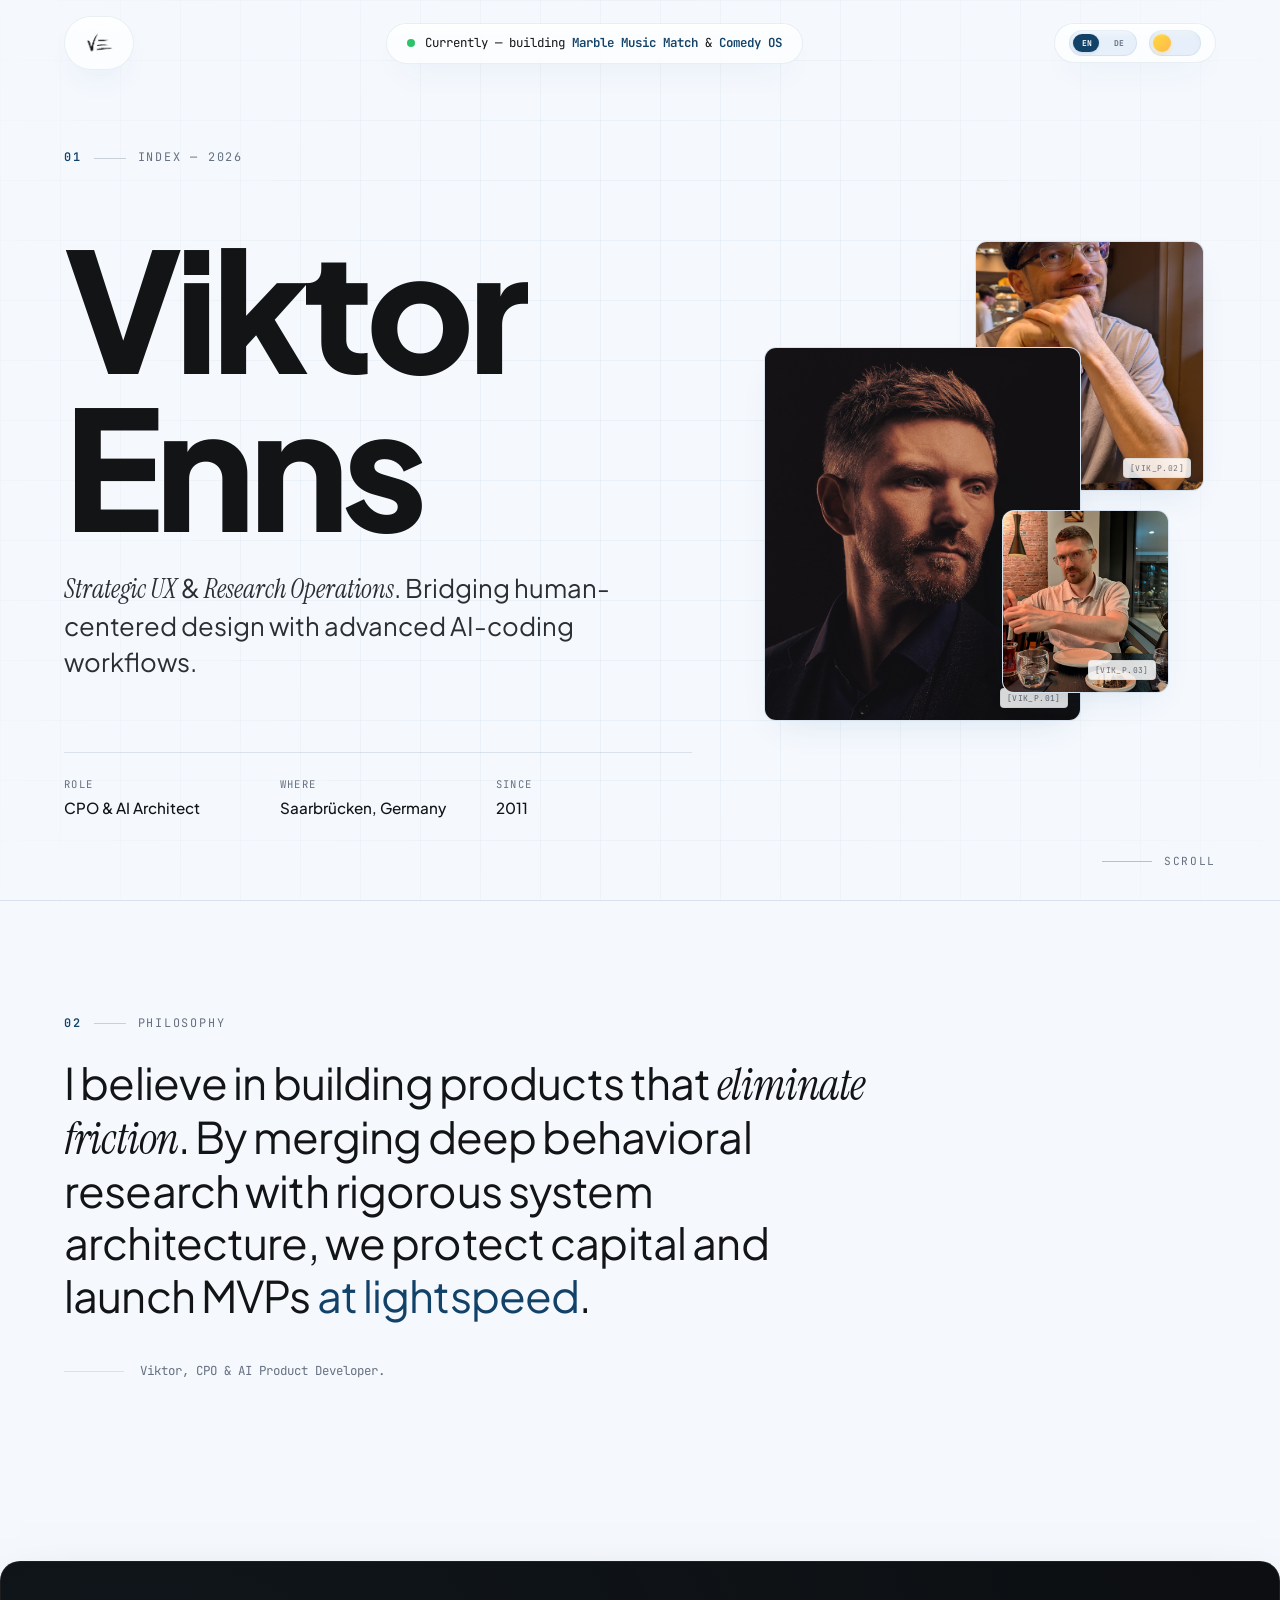
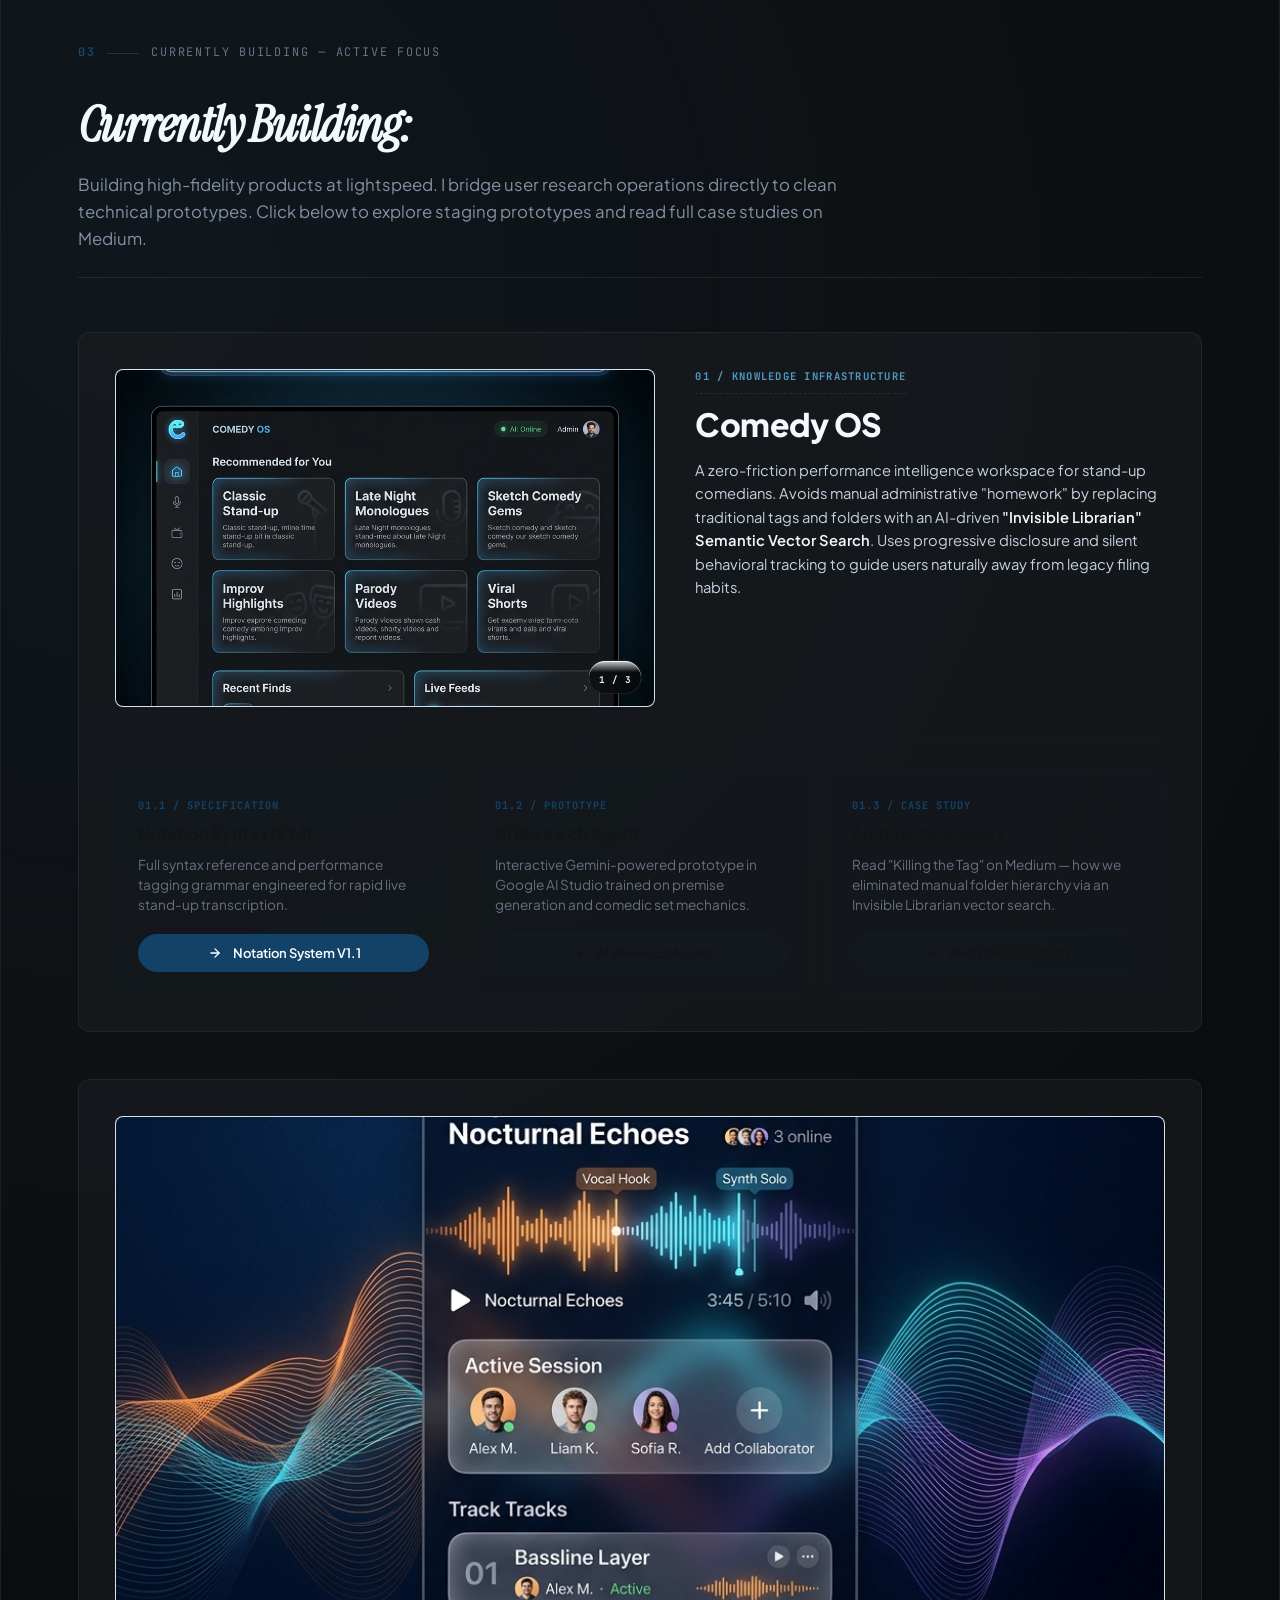
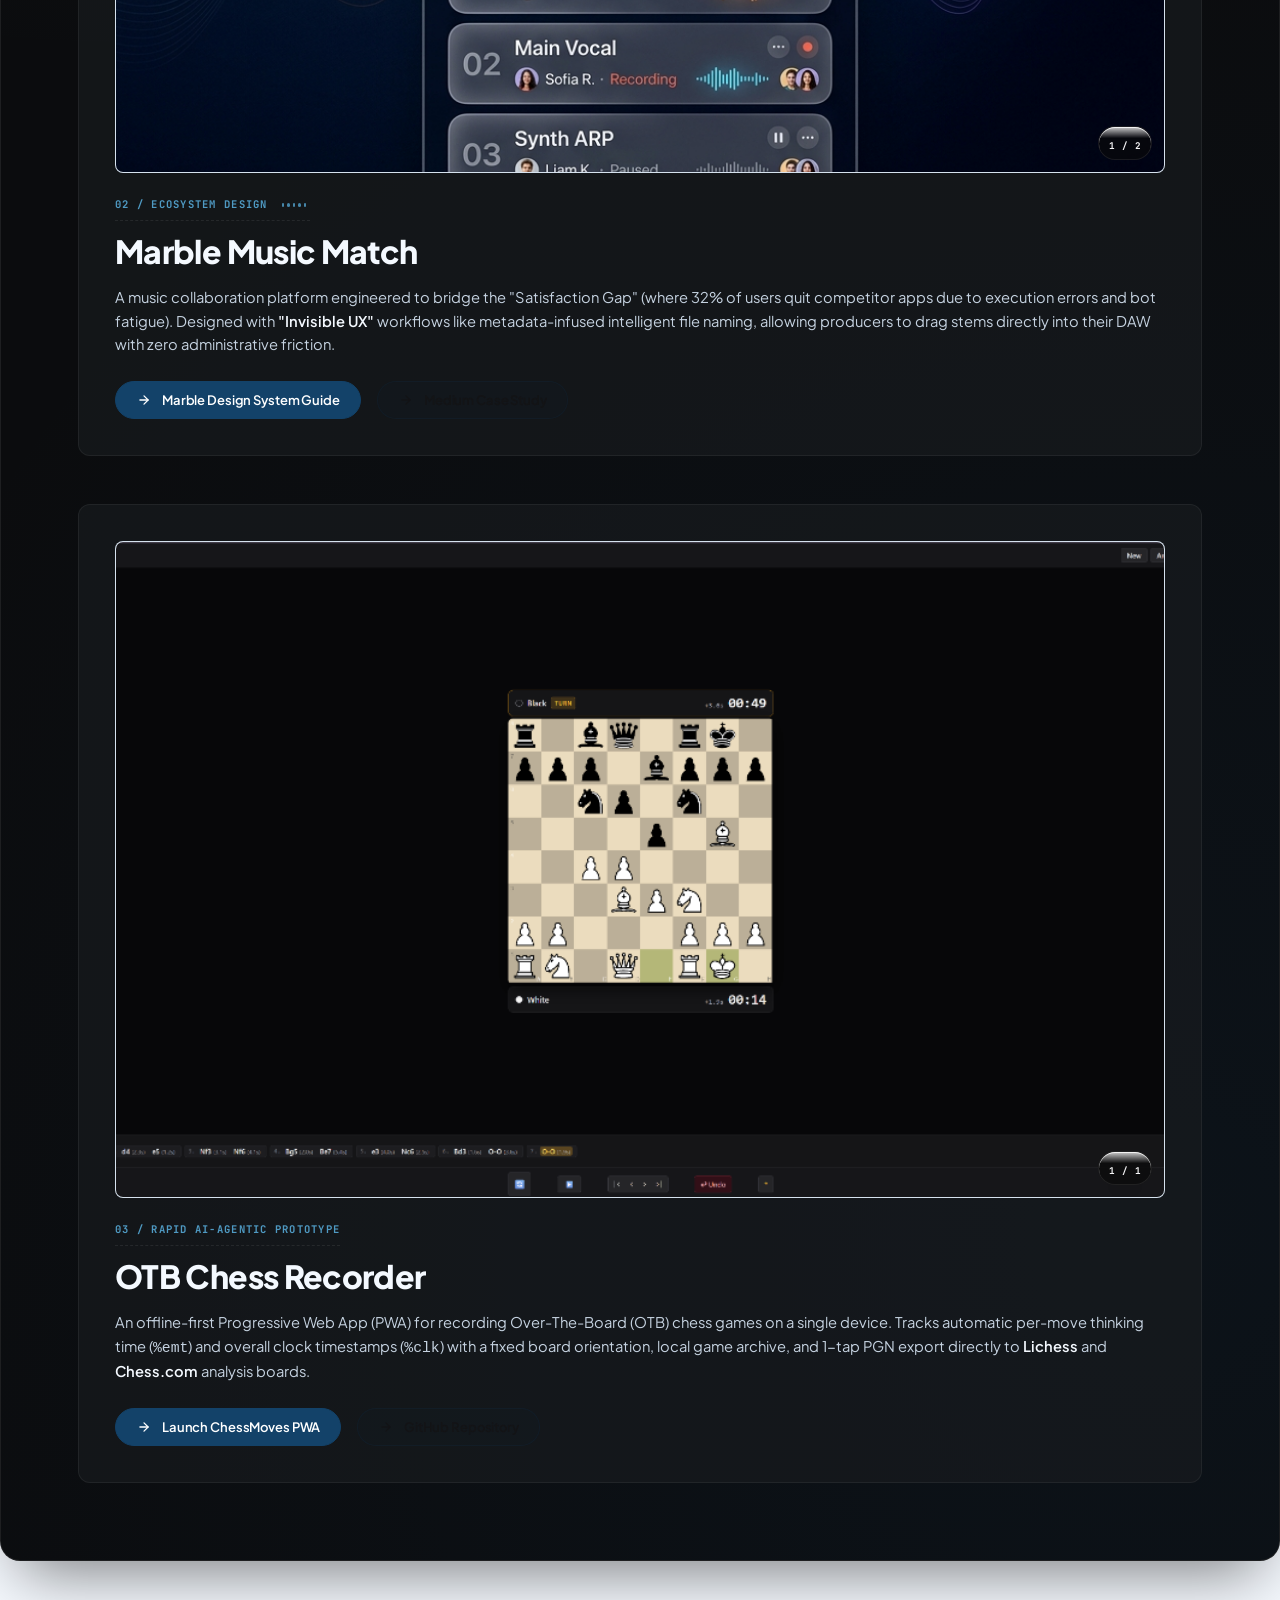
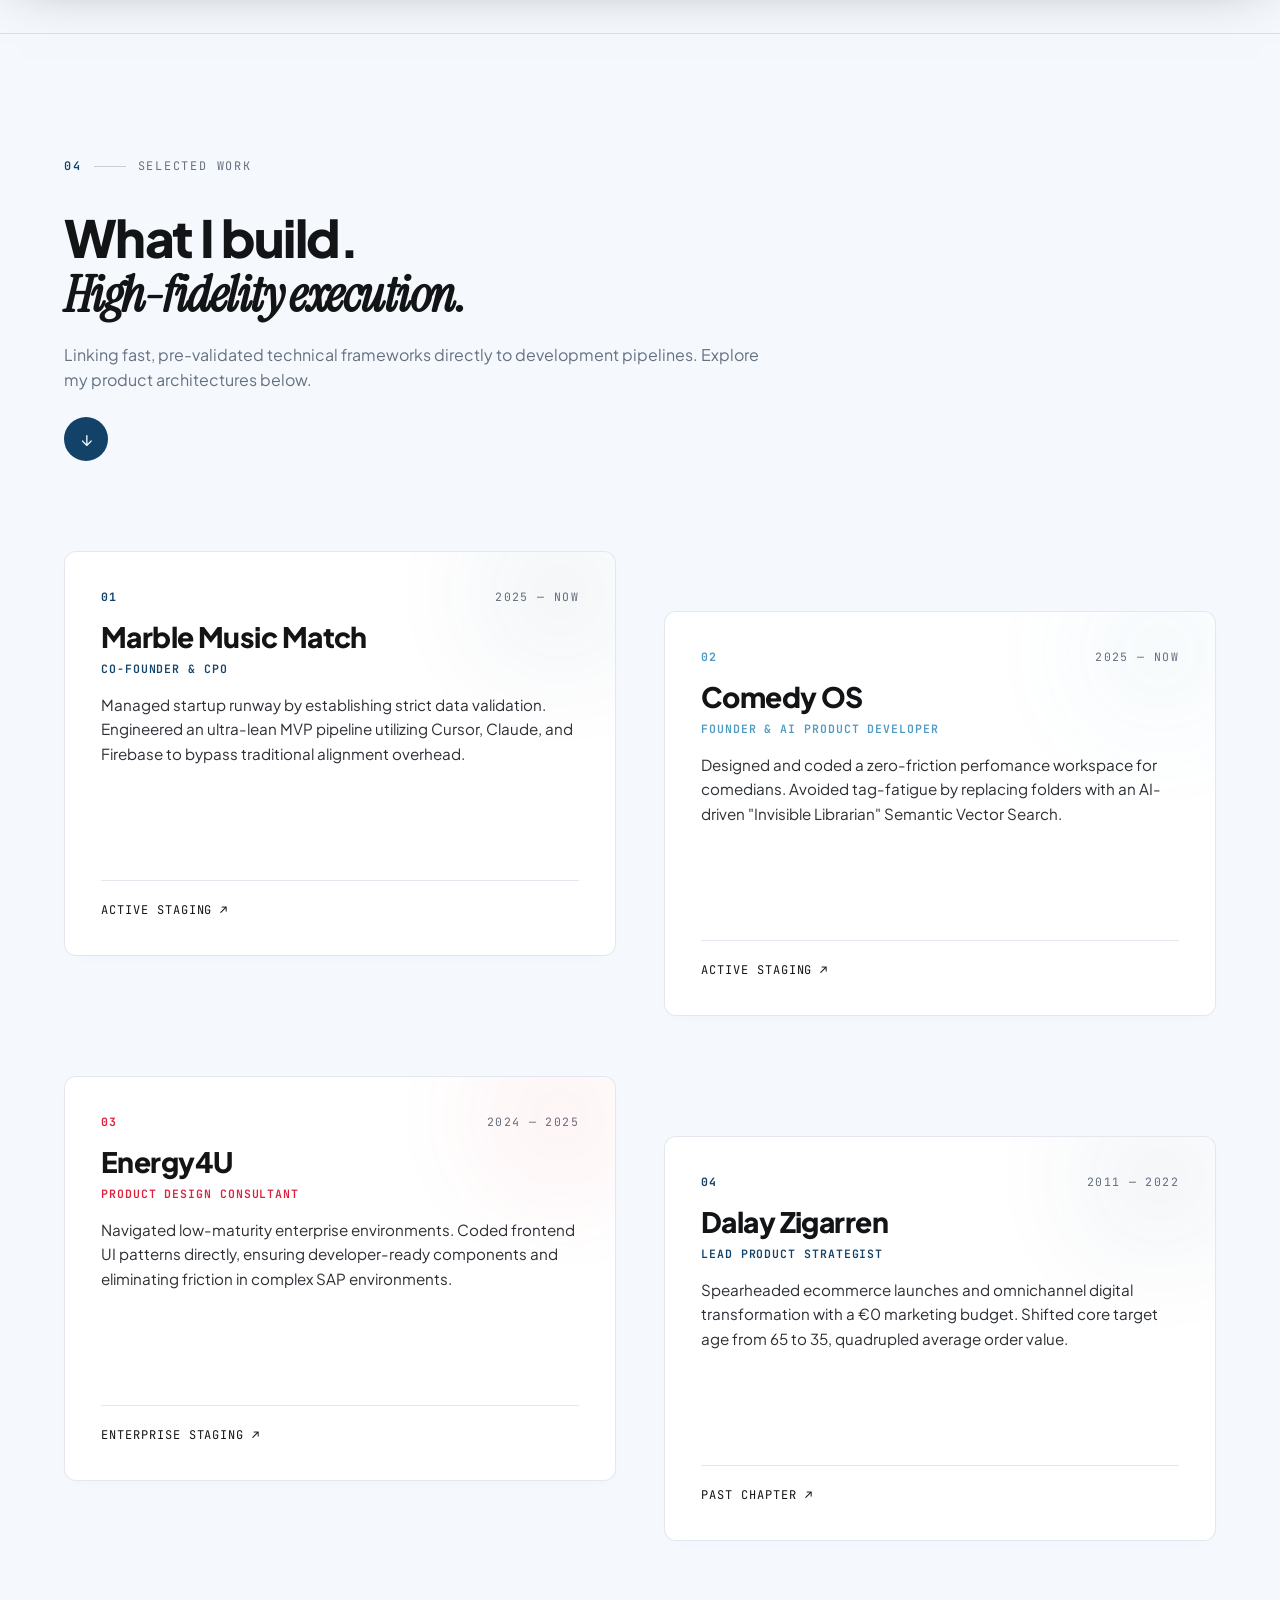
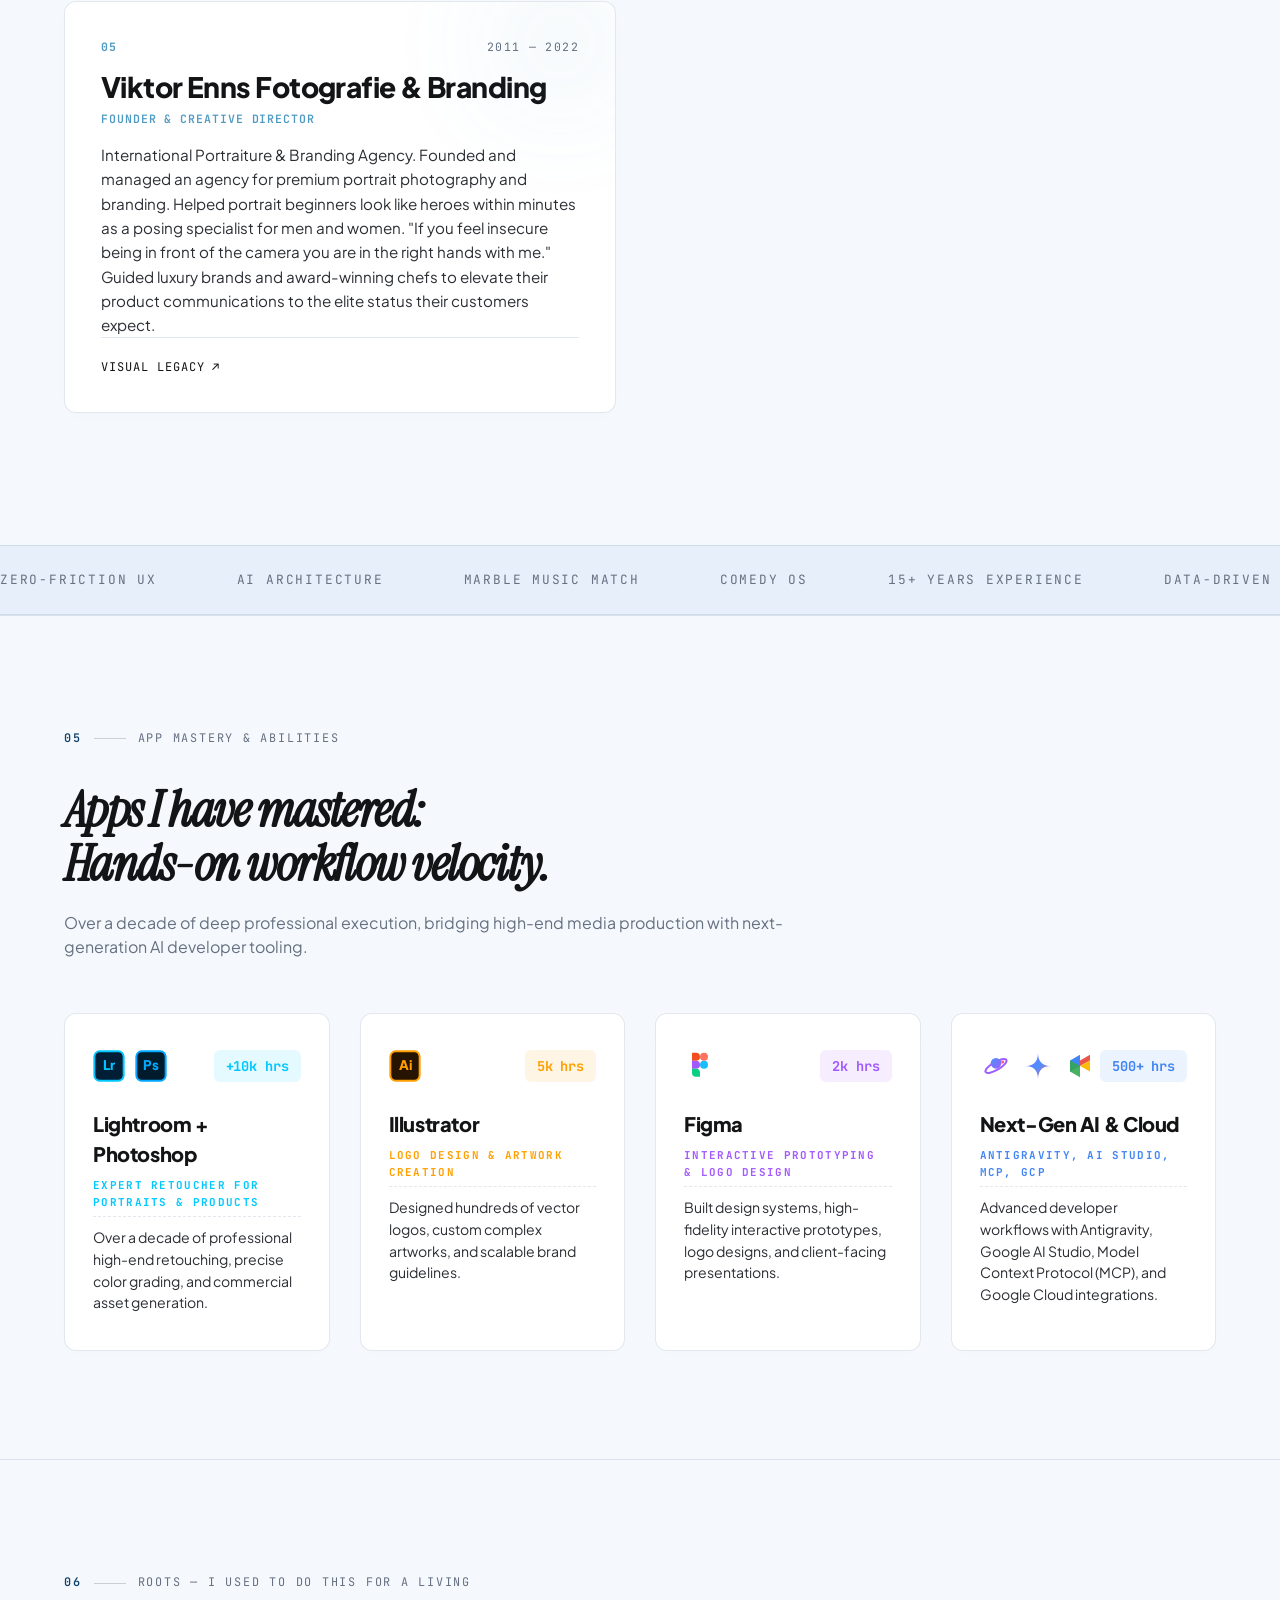
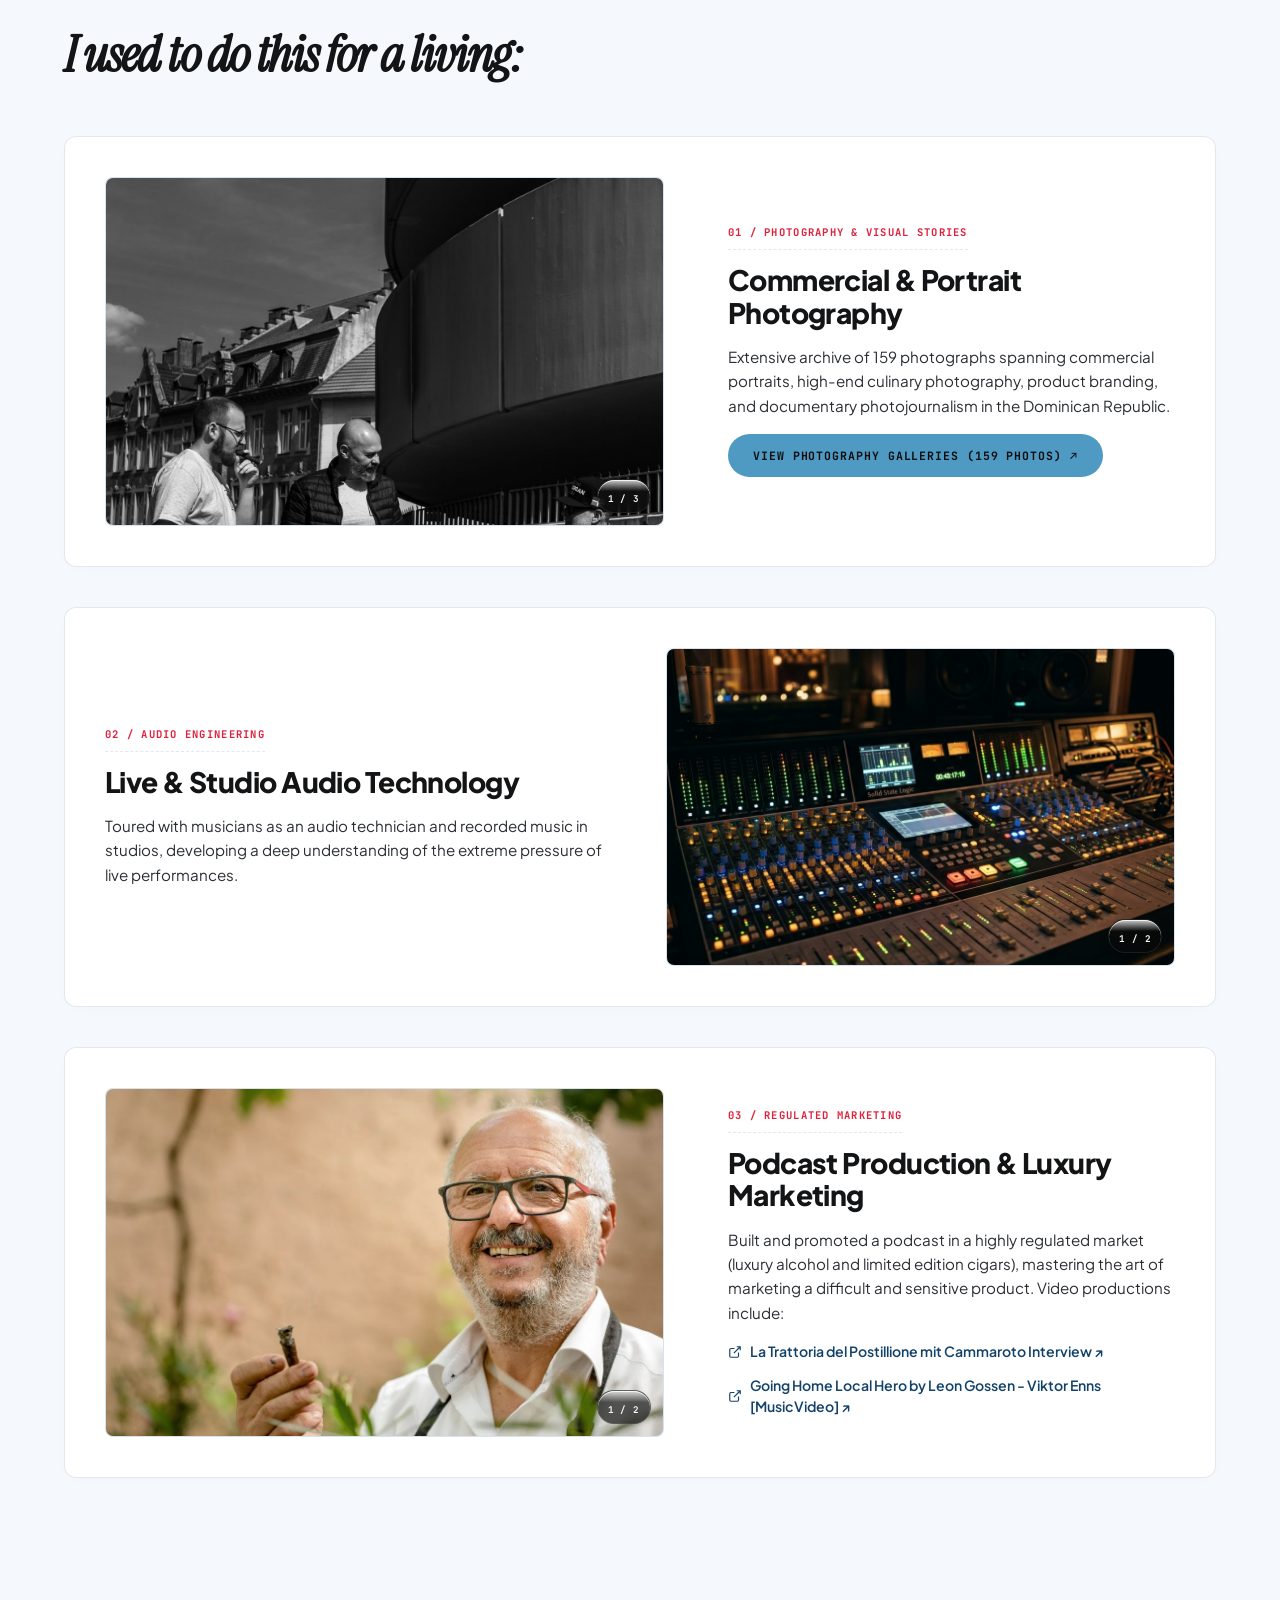
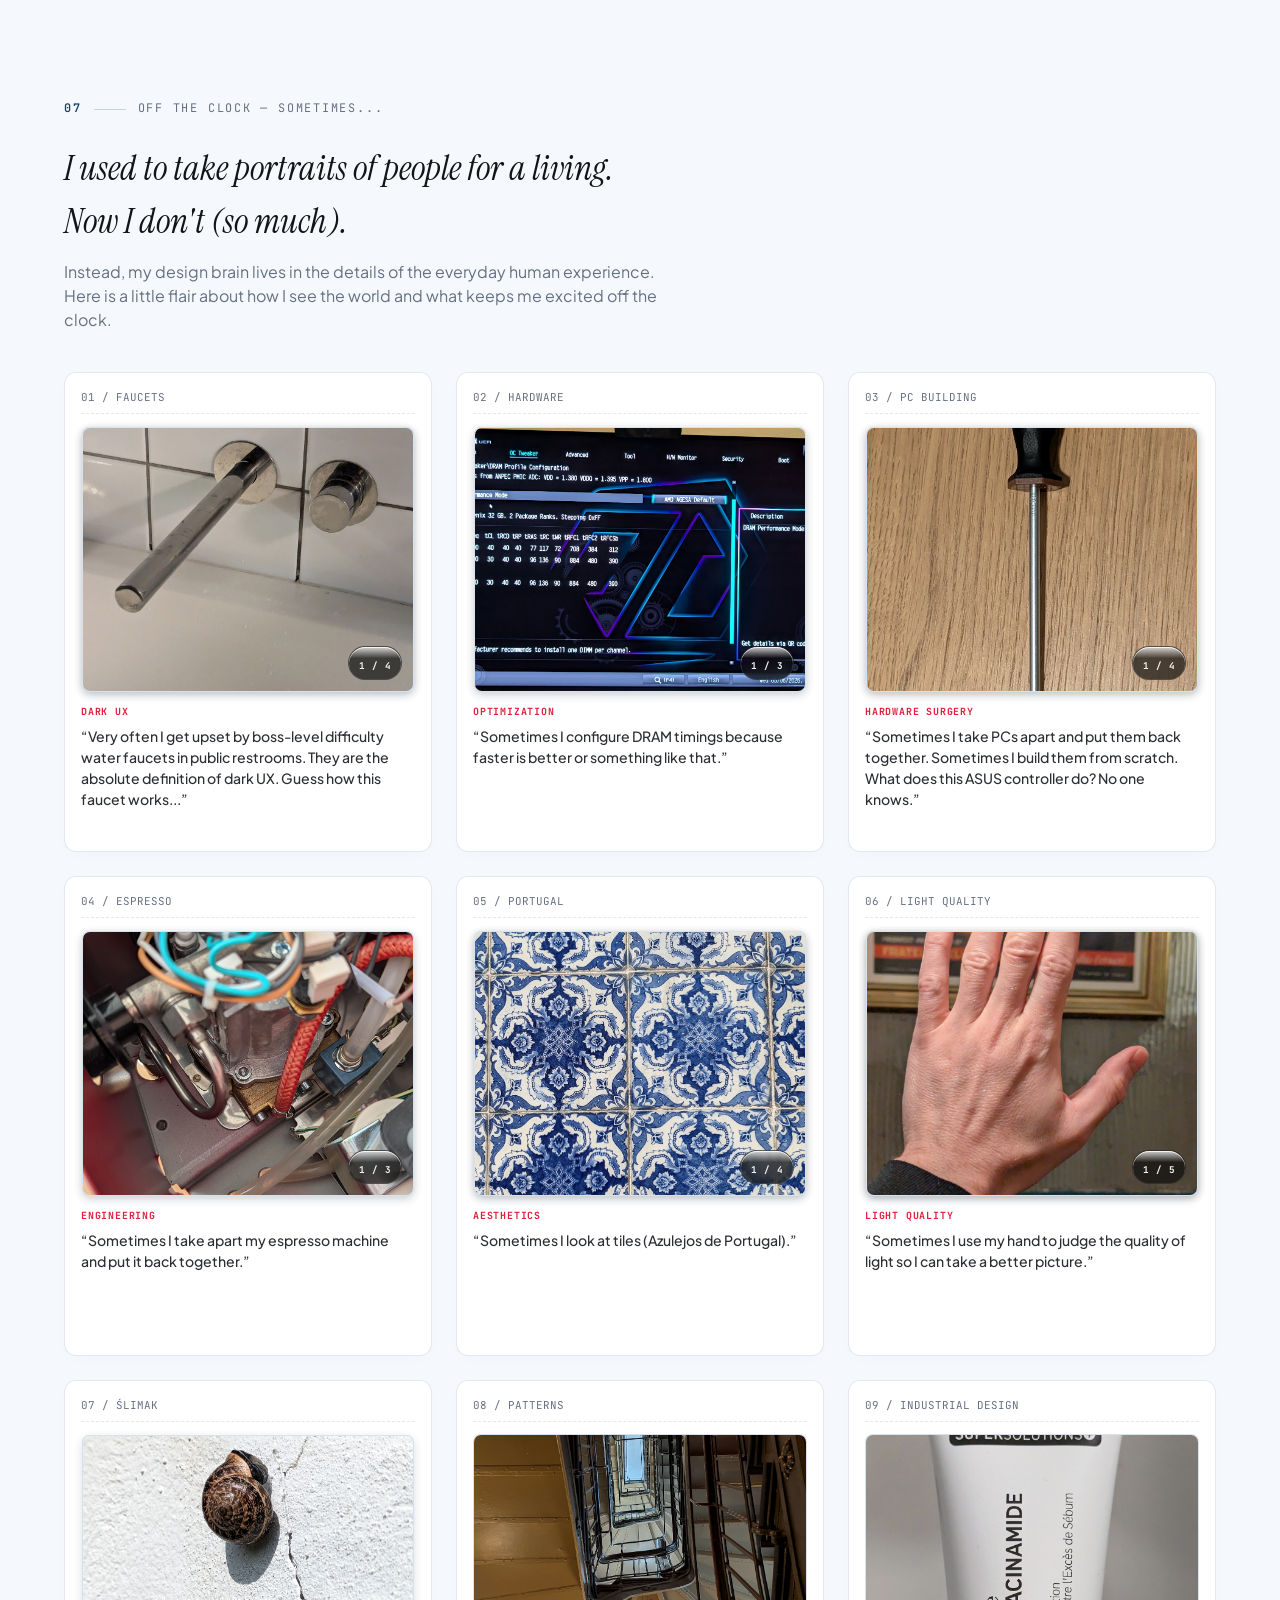
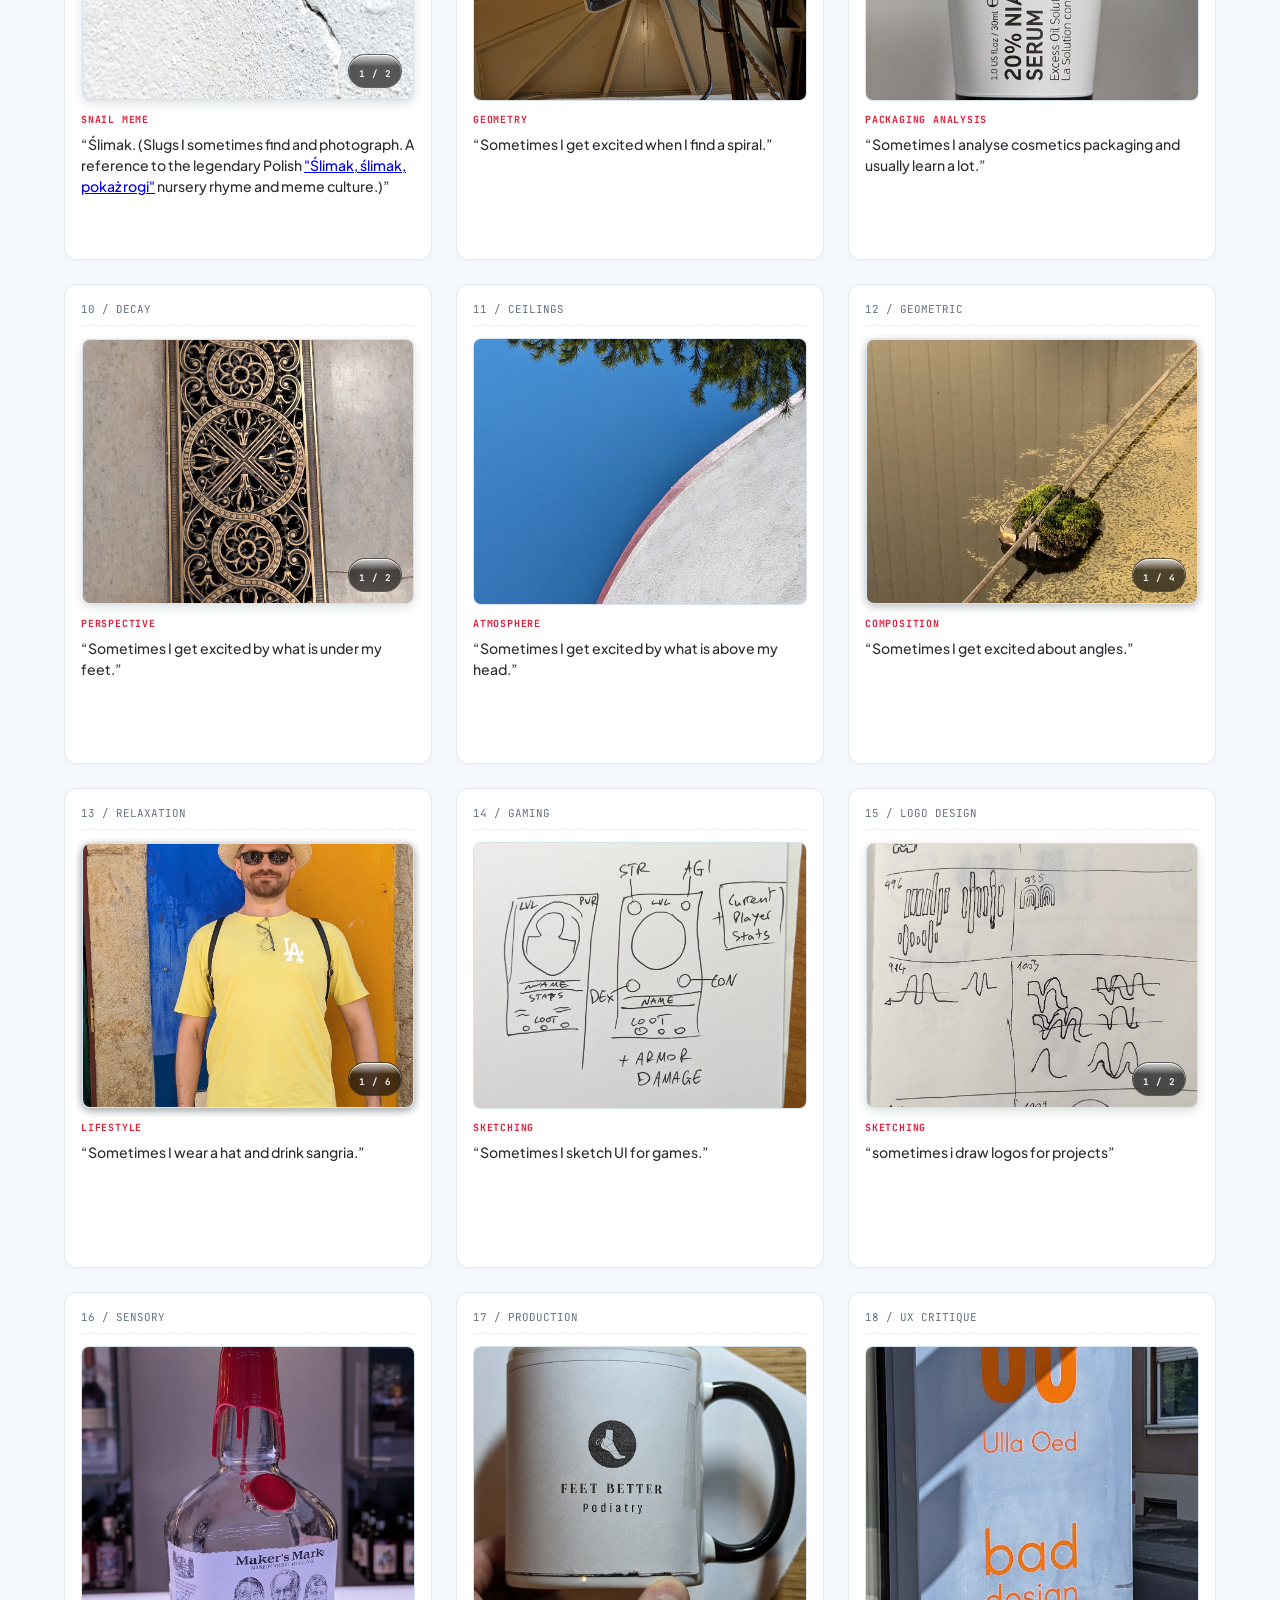
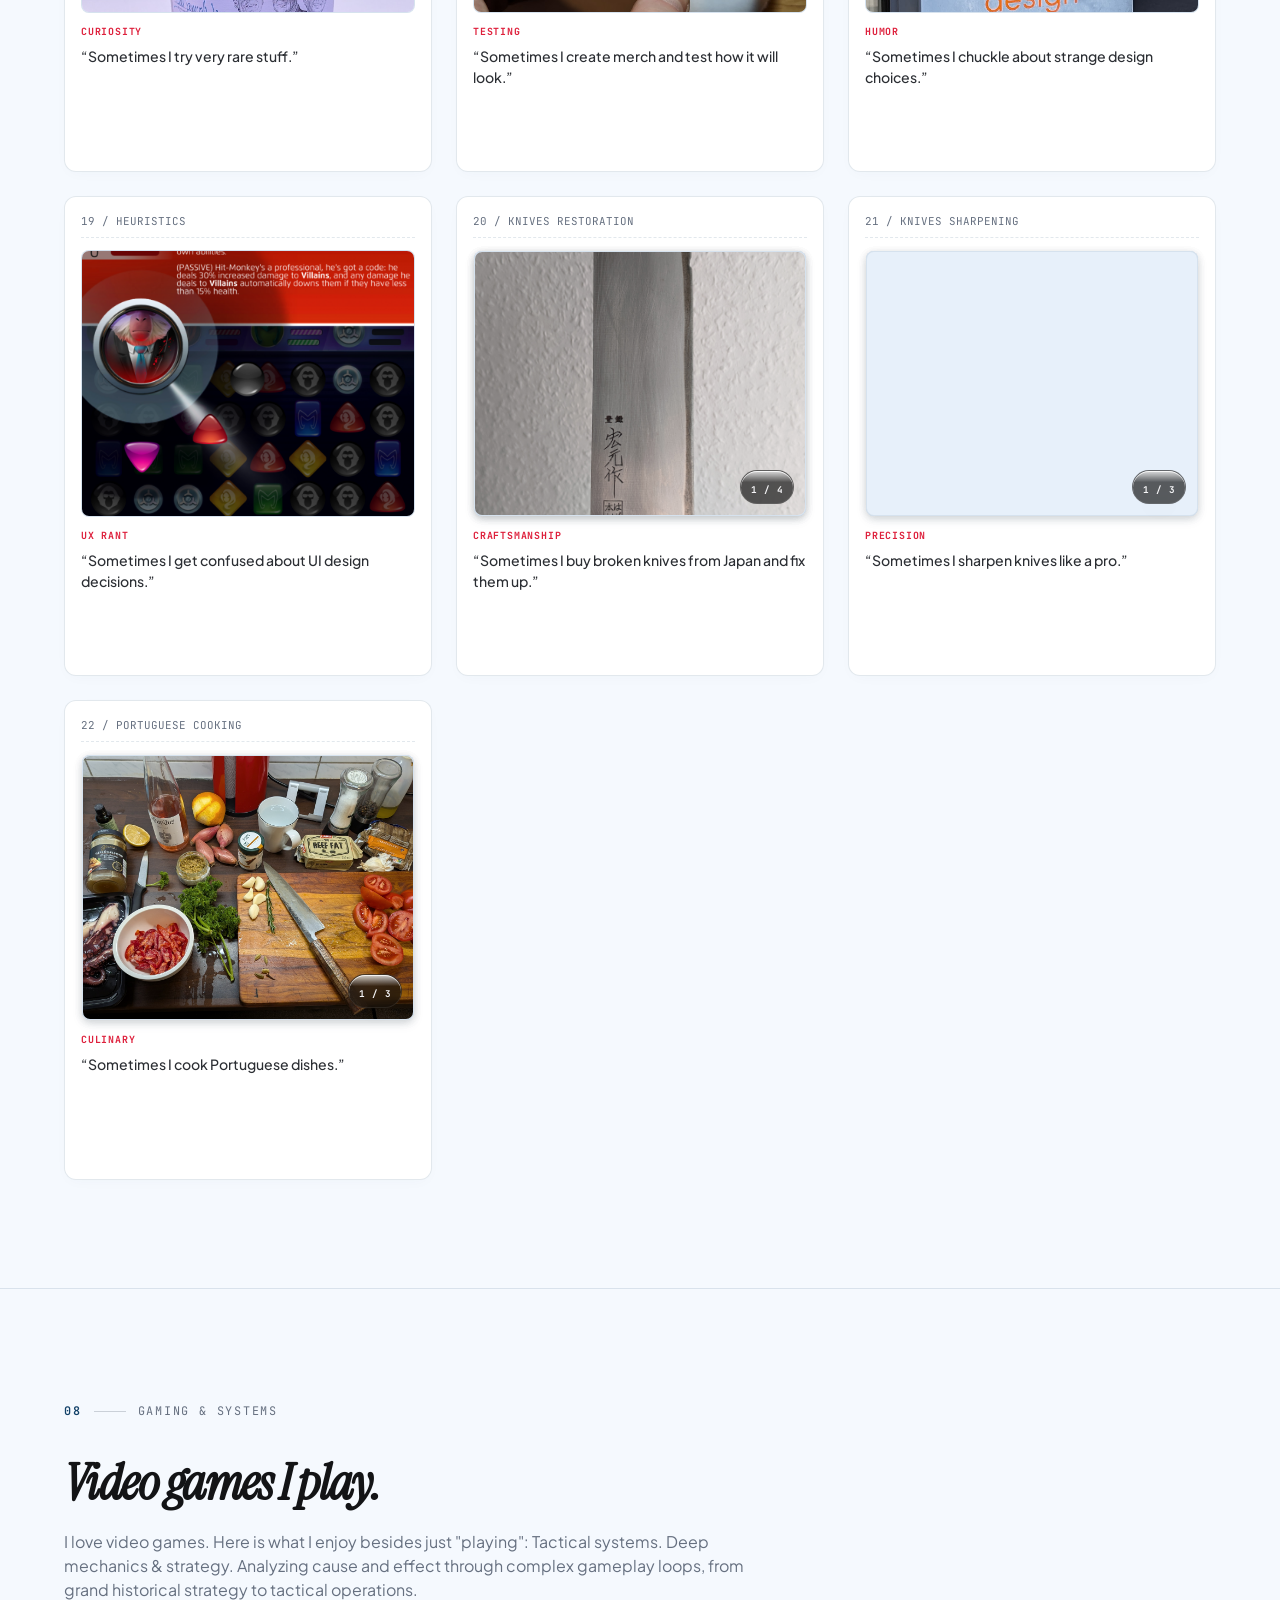
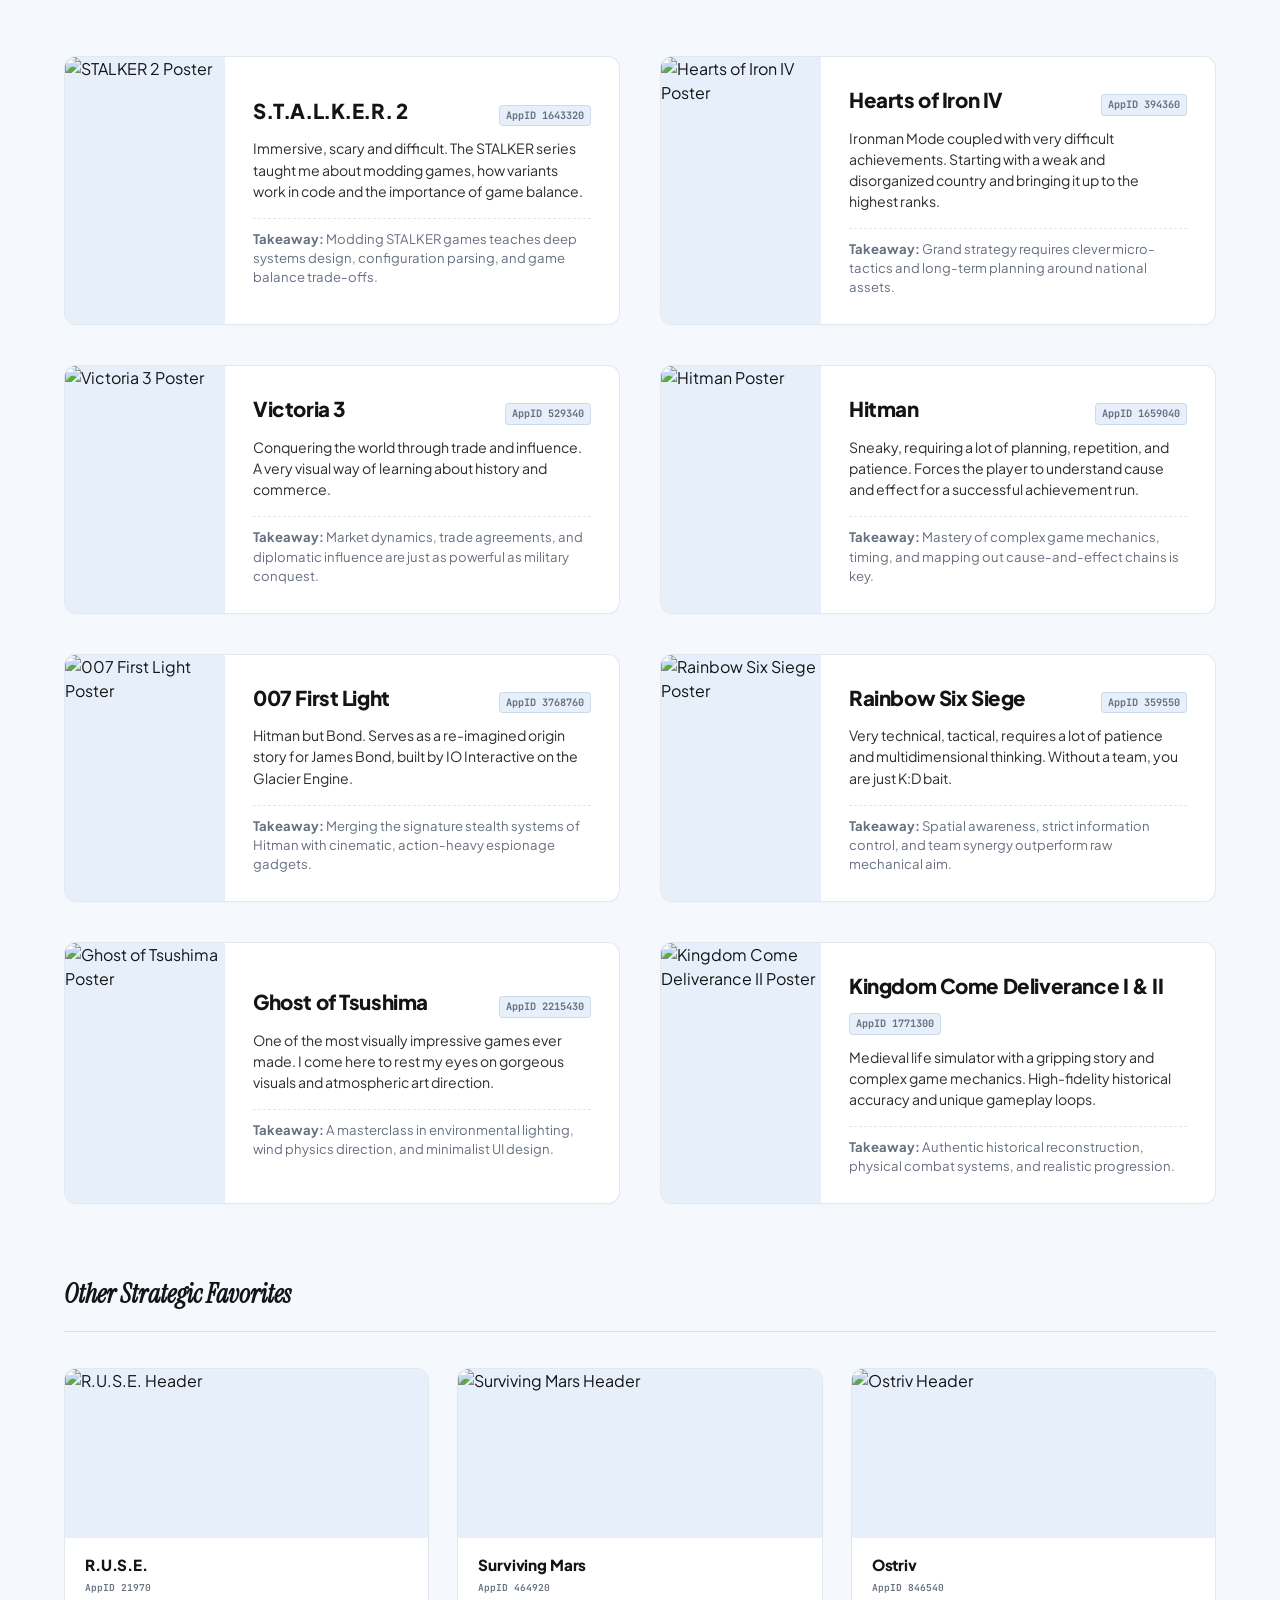
==== commit 6e773f4b: "feat: add OTB Chess Recorder PWA under /chessmoves and add portfolio project card" ====
--- a/index.html
+++ b/index.html
@@ -398,6 +398,70 @@
                         </div>
                     </div>
                 </div>
+
+                <!-- ==================== CARD 3: OTB Chess Recorder (ChessMoves) ==================== -->
+                <div class="currently-card" style="--card-glow-color: rgba(245, 158, 11, 0.25);">
+                    <div class="currently-card-hero">
+                        <div class="currently-card-visual">
+                            <div class="sometimes-card-photo-wrap">
+                                <div class="sometimes-card-carousel">
+                                    <div class="carousel-slide">
+                                        <img src="assets/chessmoves_preview.png" alt="OTB Chess Recorder PWA Interface & Clock Tracking" loading="lazy">
+                                    </div>
+                                </div>
+                                <div class="carousel-badge glass glass--pill"><span>1 / 1</span></div>
+                            </div>
+                        </div>
+                        <div class="currently-card-info">
+                            <span class="currently-card-kicker">03 / RAPID AI-AGENTIC PROTOTYPE</span>
+                            <h3 class="currently-card-title">OTB Chess Recorder</h3>
+                            <p class="currently-card-desc lang-en">
+                                An offline-first Progressive Web App (PWA) for recording Over-The-Board (OTB) chess games on a single device. Tracks automatic per-move thinking time (<code>%emt</code>) and overall clock timestamps (<code>%clk</code>) with a fixed board orientation, local game archive, and 1-tap PGN export directly to <strong>Lichess</strong> and <strong>Chess.com</strong> analysis boards.
+                            </p>
+                            <p class="currently-card-desc lang-de">
+                                Eine Offline-First Progressive Web App (PWA) zum Aufzeichnen von Over-The-Board (OTB) Schachpartien auf einem Gerät. Erfasst automatisch die Bedenkzeit pro Zug (<code>%emt</code>) sowie die Gesamtzeit (<code>%clk</code>) bei fester Brettorientierung – inklusive lokalem Archiv und 1-Tap-PGN-Export direkt zu <strong>Lichess</strong> und <strong>Chess.com</strong>.
+                            </p>
+                            <div class="currently-card-actions" style="border-top: none; padding-top: 0;">
+                                <a href="chessmoves/" target="_blank" rel="noopener" class="text-reveal-btn text-reveal-btn--primary">
+                                    <span class="btn-arrow-wrap" aria-hidden="true">
+                                        <svg class="btn-arrow-icon" viewBox="0 0 24 24" fill="none" stroke-width="2.2" stroke-linecap="round" stroke-linejoin="round">
+                                            <line x1="5" y1="12" x2="19" y2="12"></line>
+                                            <polyline points="12 5 19 12 12 19"></polyline>
+                                        </svg>
+                                    </span>
+                                    <span class="btn-text-mask">
+                                        <span class="btn-text-track lang-en">
+                                            <span class="btn-text-item">Launch ChessMoves PWA</span>
+                                            <span class="btn-text-item">Launch ChessMoves PWA</span>
+                                        </span>
+                                        <span class="btn-text-track lang-de">
+                                            <span class="btn-text-item">ChessMoves PWA starten</span>
+                                            <span class="btn-text-item">ChessMoves PWA starten</span>
+                                        </span>
+                                    </span>
+                                </a>
+                                <a href="https://github.com/ViktorEnns/chessmoves" target="_blank" rel="noopener" class="text-reveal-btn">
+                                    <span class="btn-arrow-wrap" aria-hidden="true">
+                                        <svg class="btn-arrow-icon" viewBox="0 0 24 24" fill="none" stroke-width="2.2" stroke-linecap="round" stroke-linejoin="round">
+                                            <line x1="5" y1="12" x2="19" y2="12"></line>
+                                            <polyline points="12 5 19 12 12 19"></polyline>
+                                        </svg>
+                                    </span>
+                                    <span class="btn-text-mask">
+                                        <span class="btn-text-track lang-en">
+                                            <span class="btn-text-item">GitHub Repository</span>
+                                            <span class="btn-text-item">GitHub Repository</span>
+                                        </span>
+                                        <span class="btn-text-track lang-de">
+                                            <span class="btn-text-item">GitHub Repository</span>
+                                            <span class="btn-text-item">GitHub Repository</span>
+                                        </span>
+                                    </span>
+                                </a>
+                            </div>
+                        </div>
+                    </div>
+                </div>
             </div>
         </section>
 
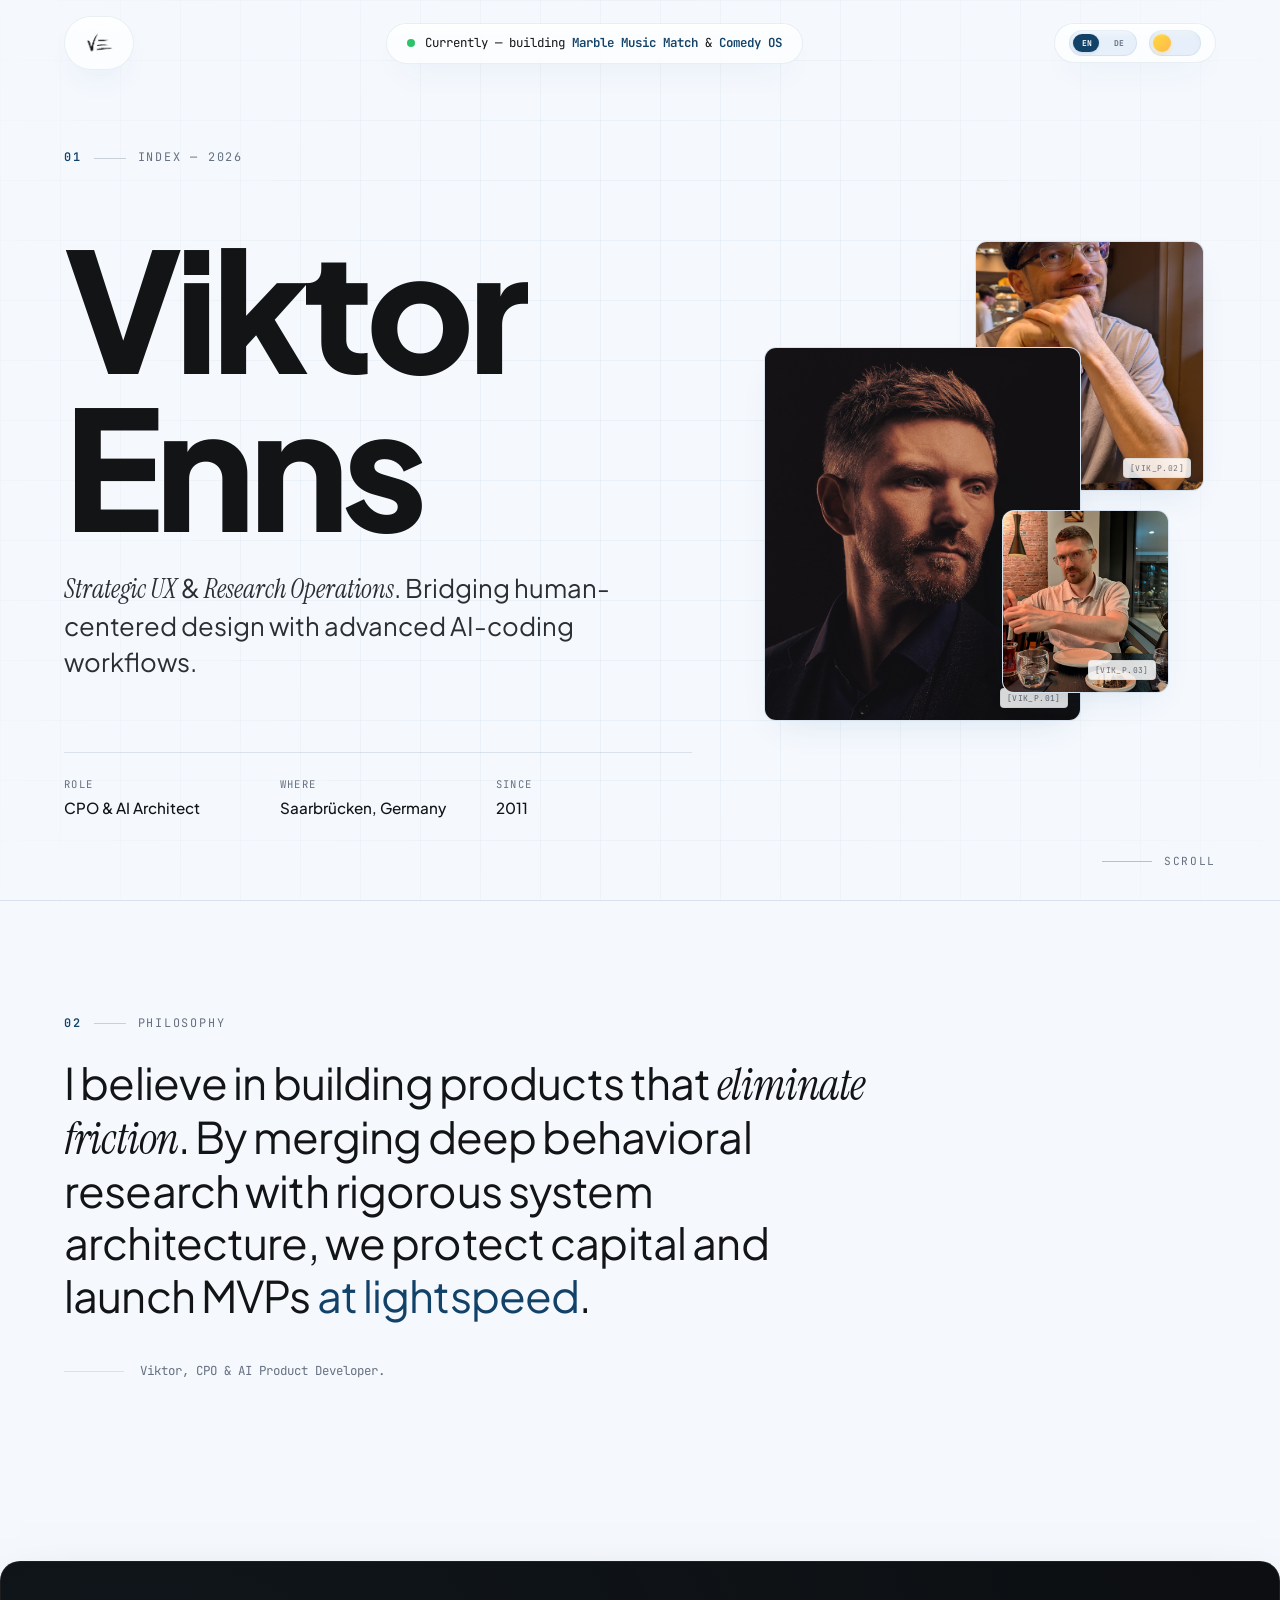
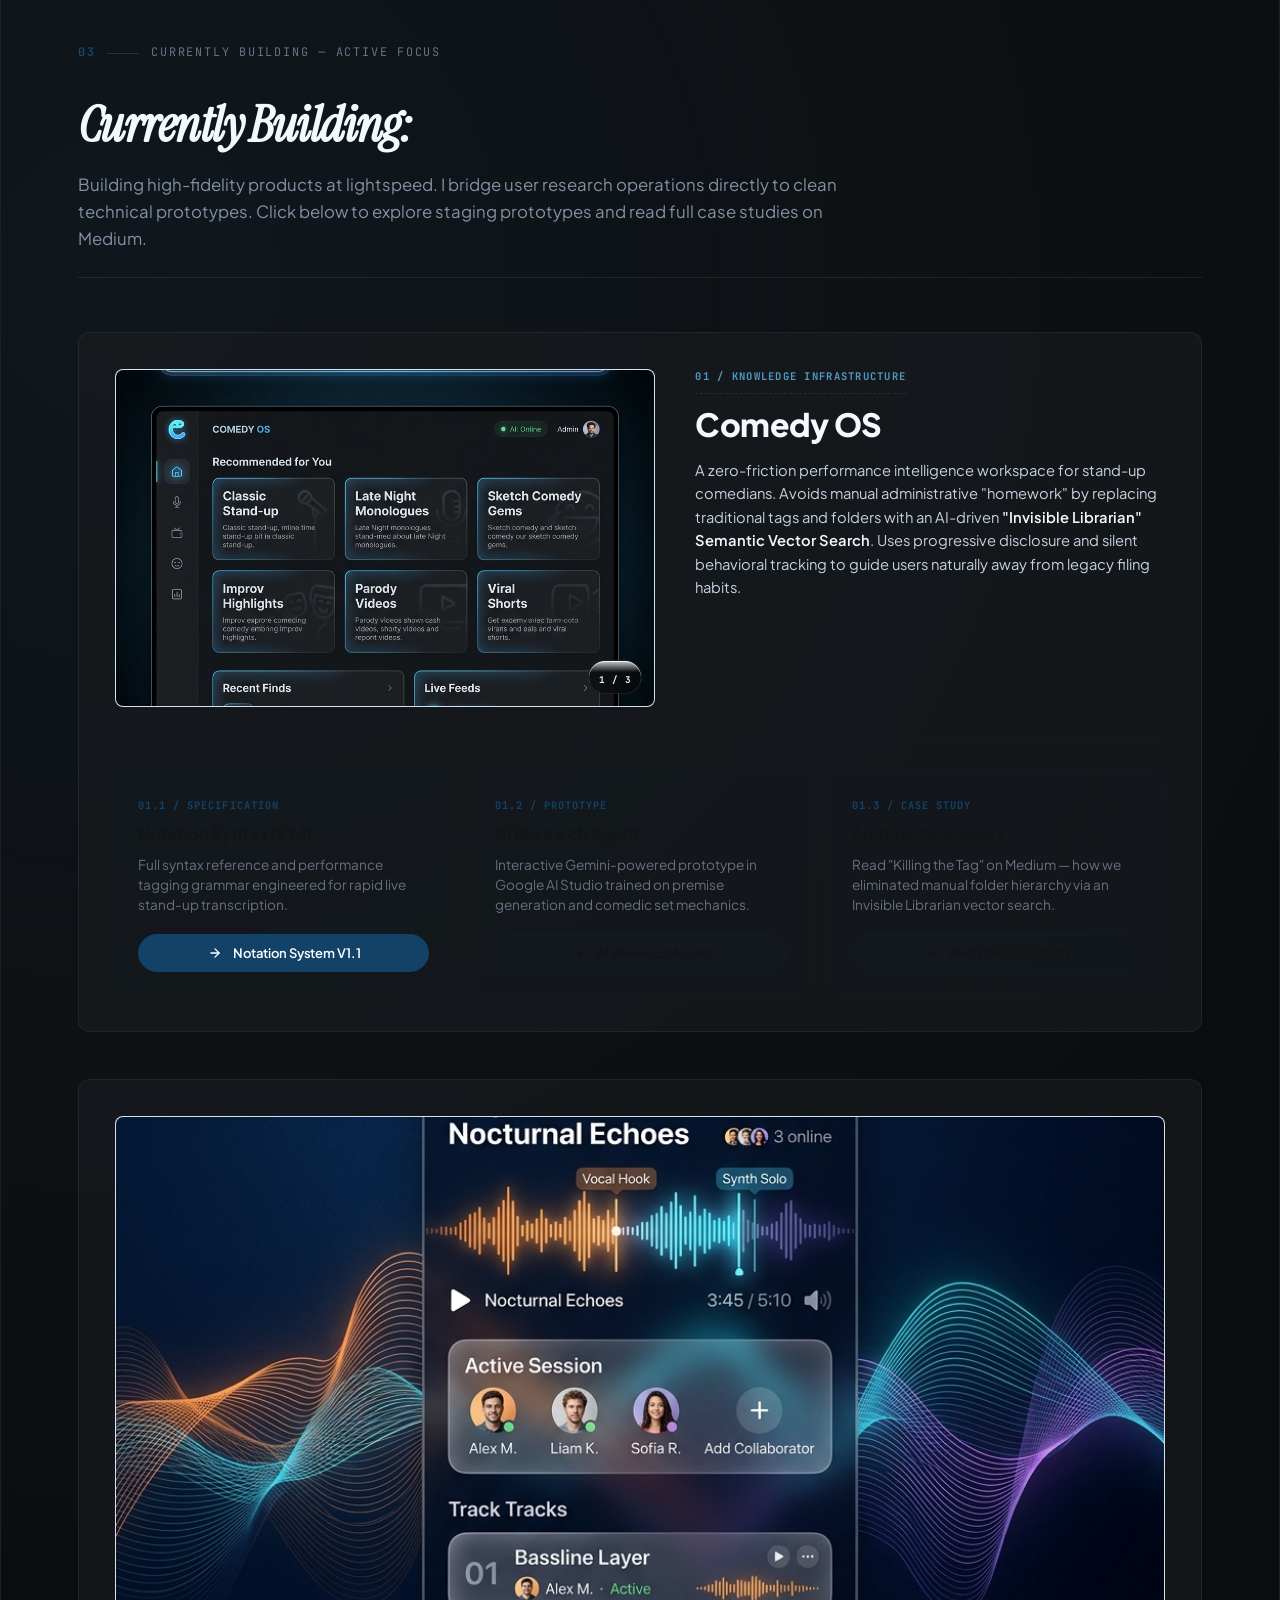
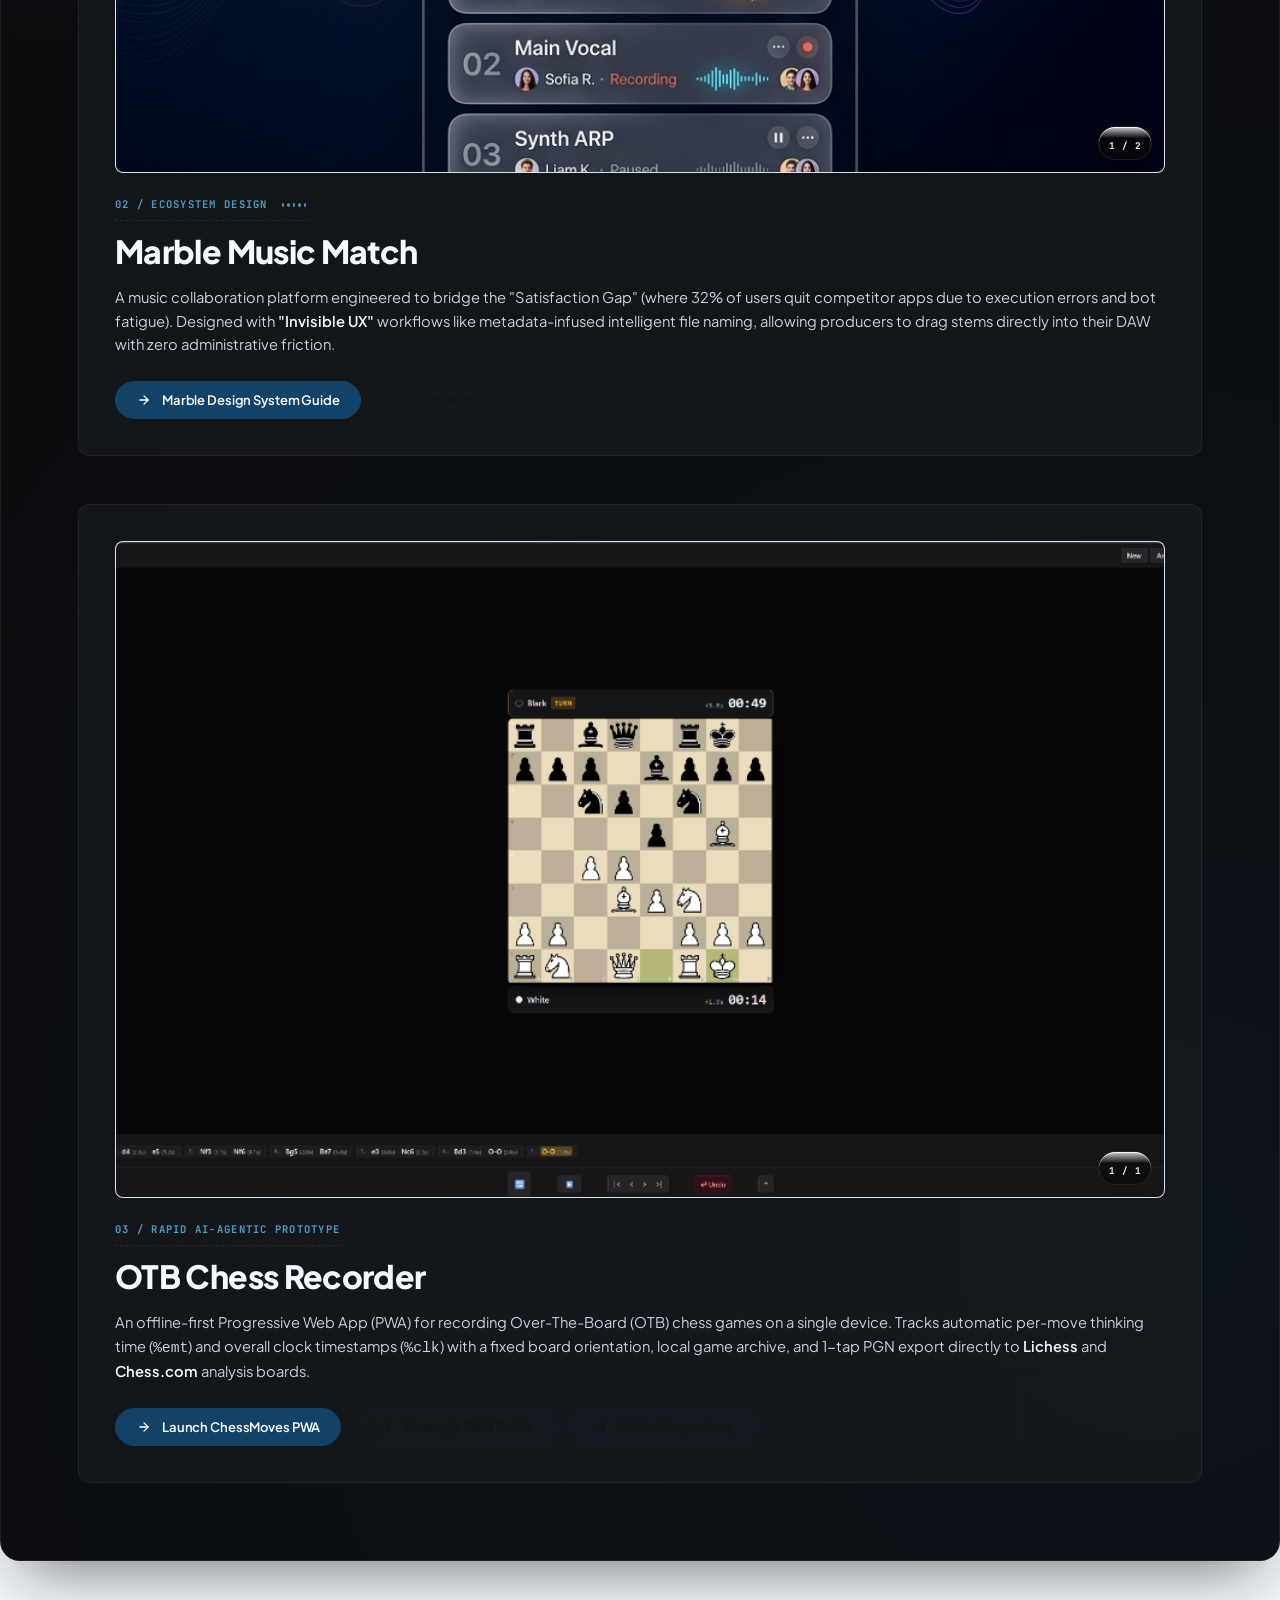
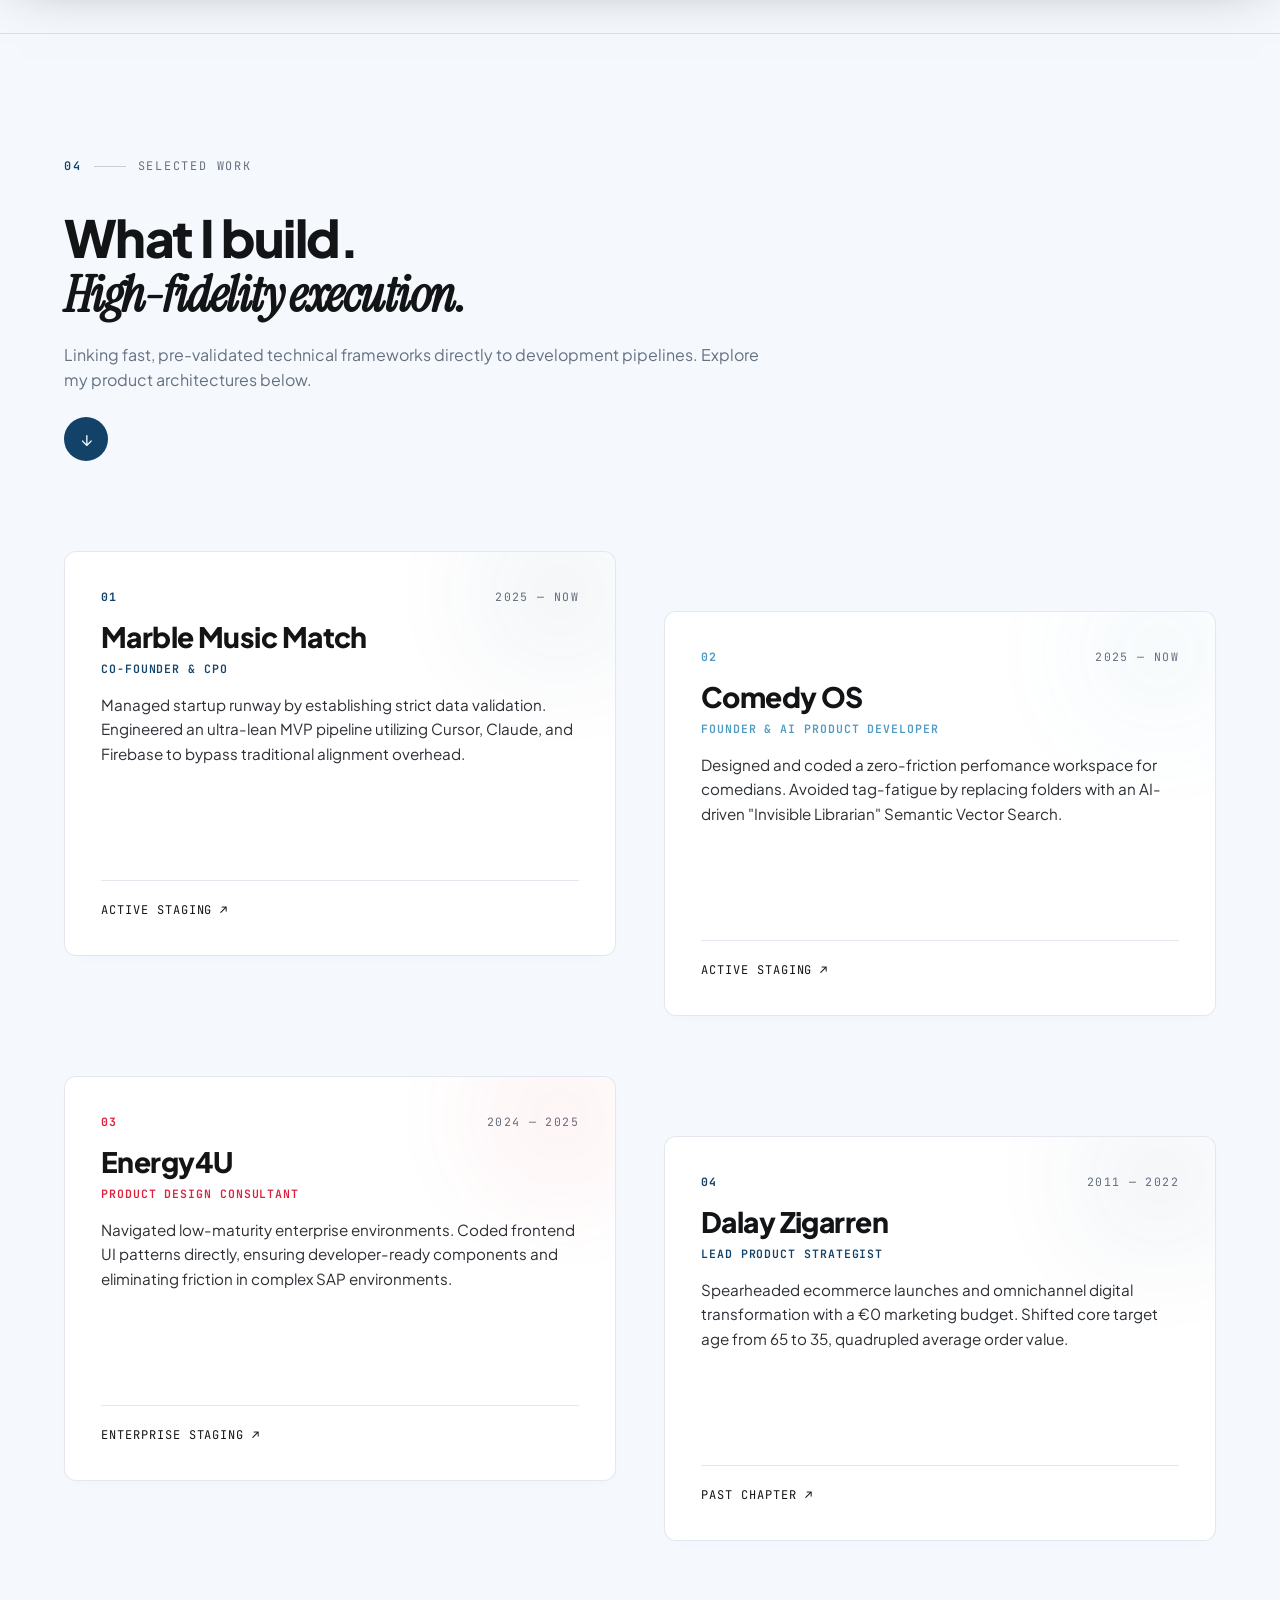
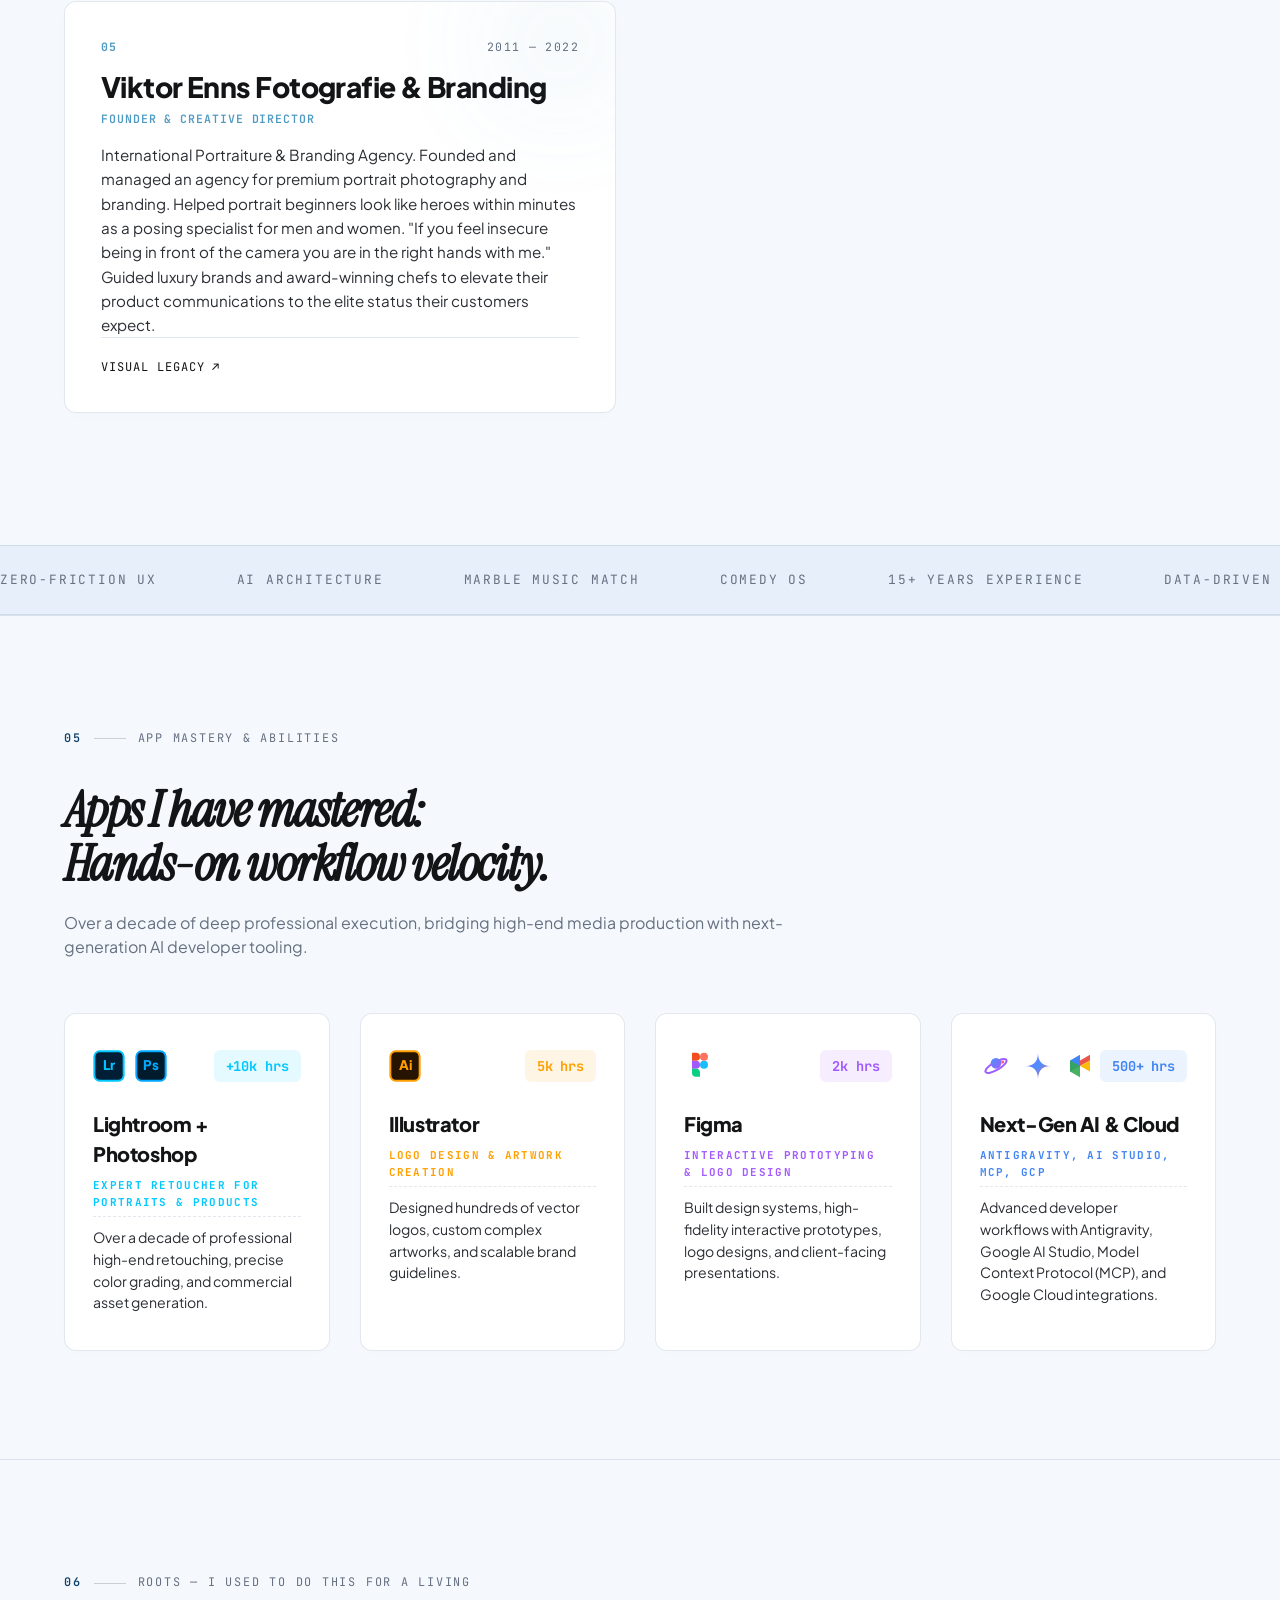
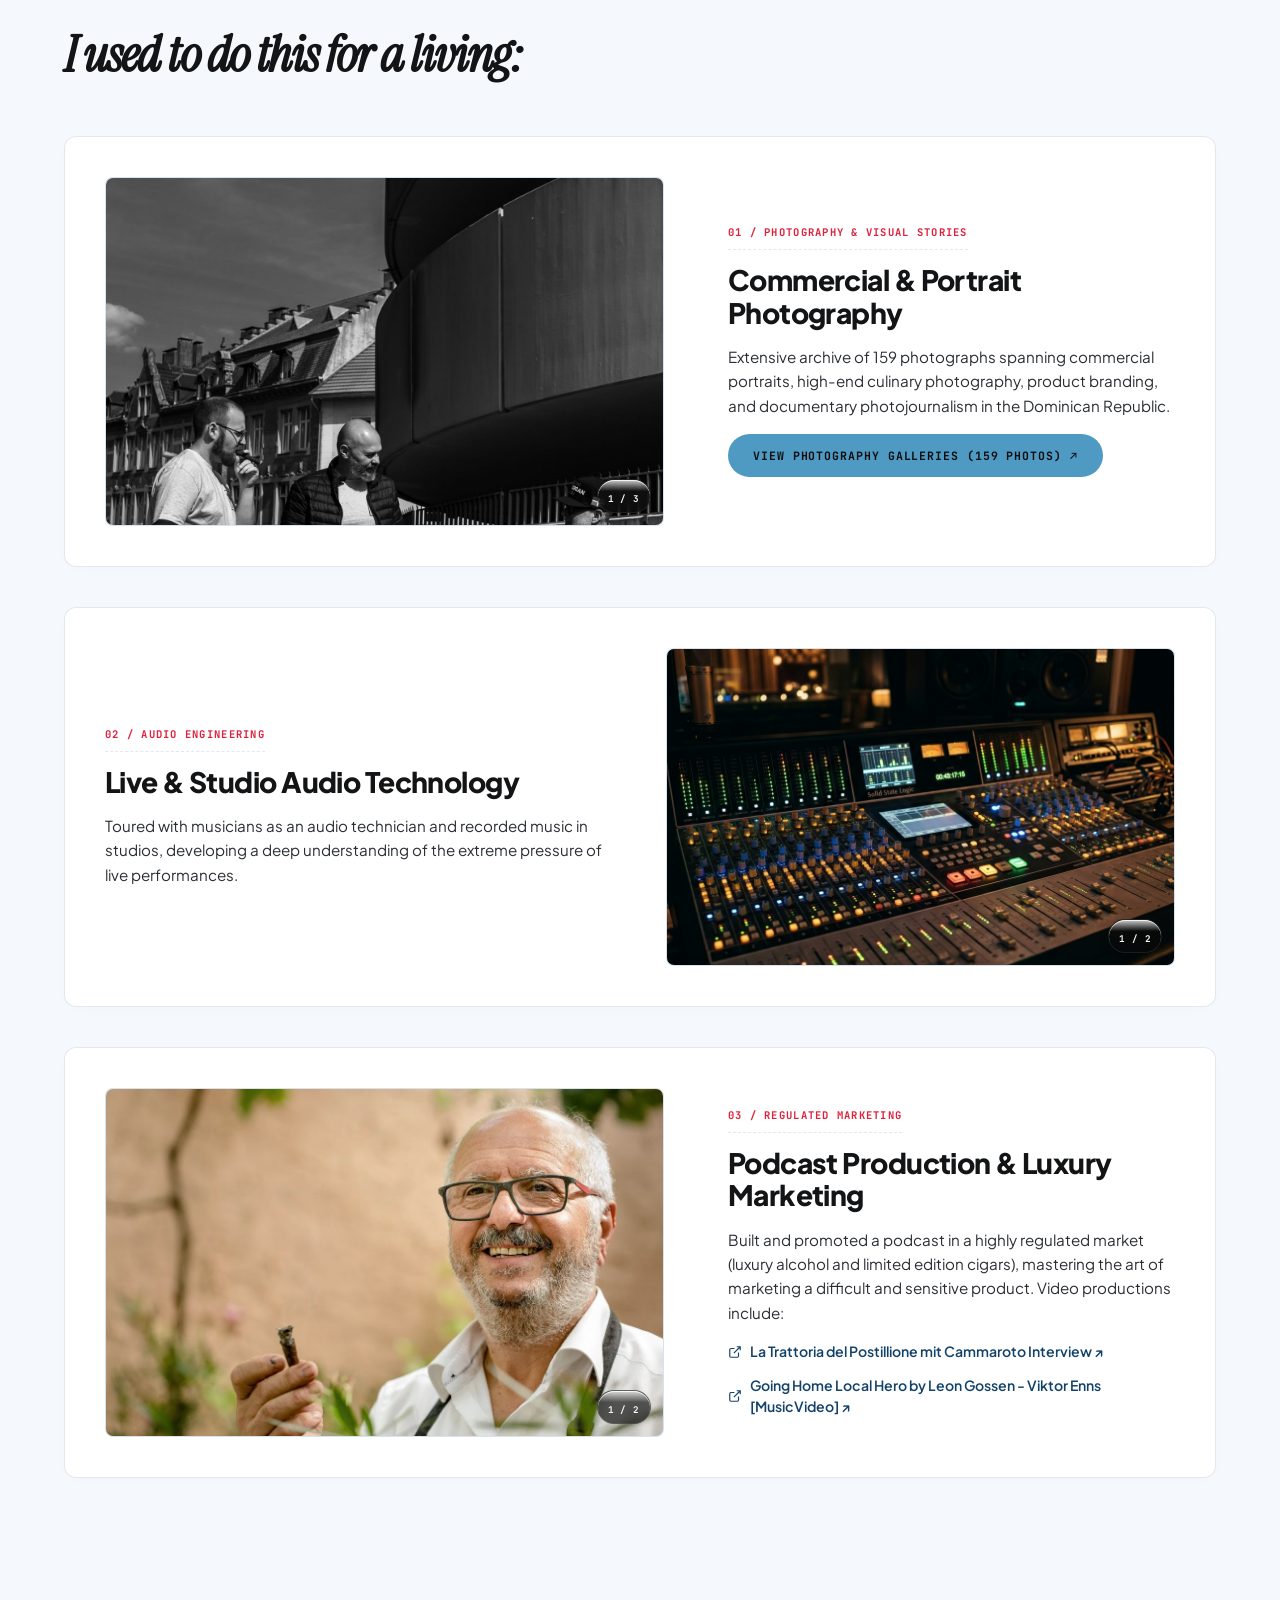
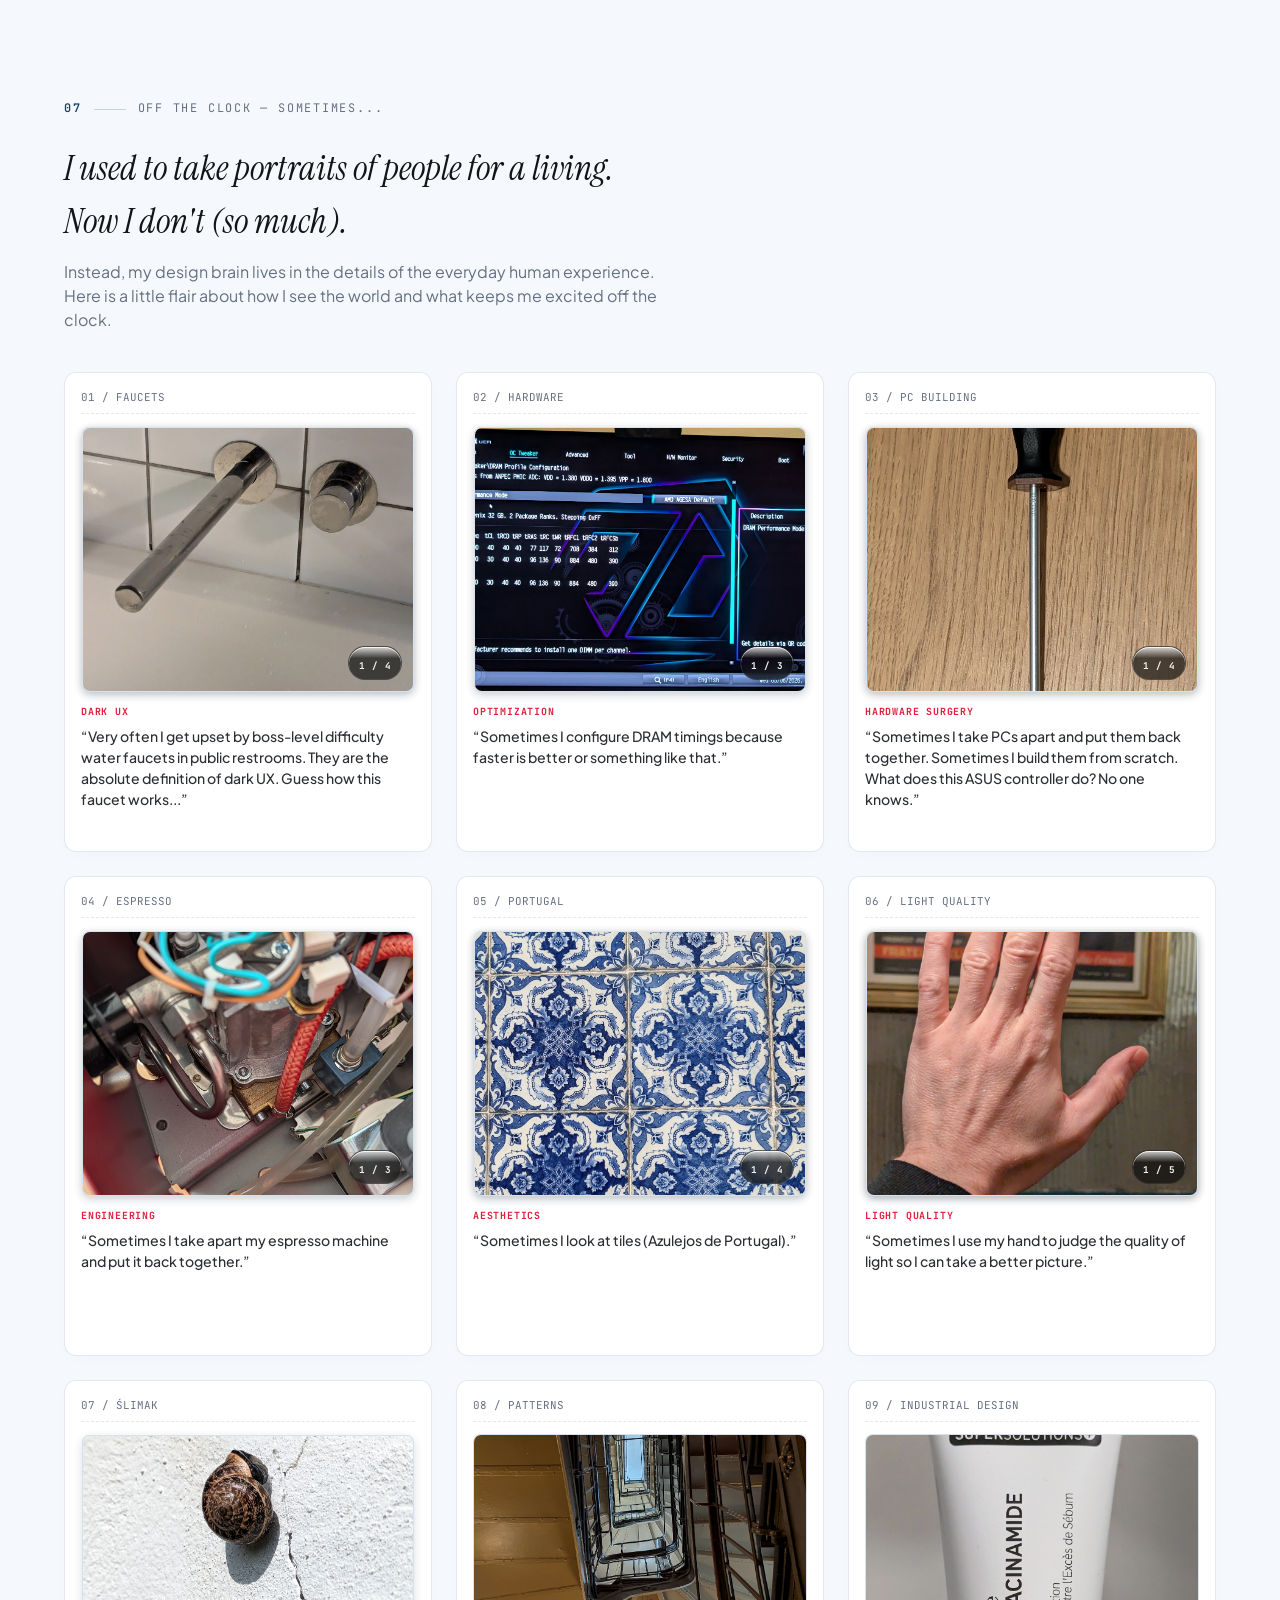
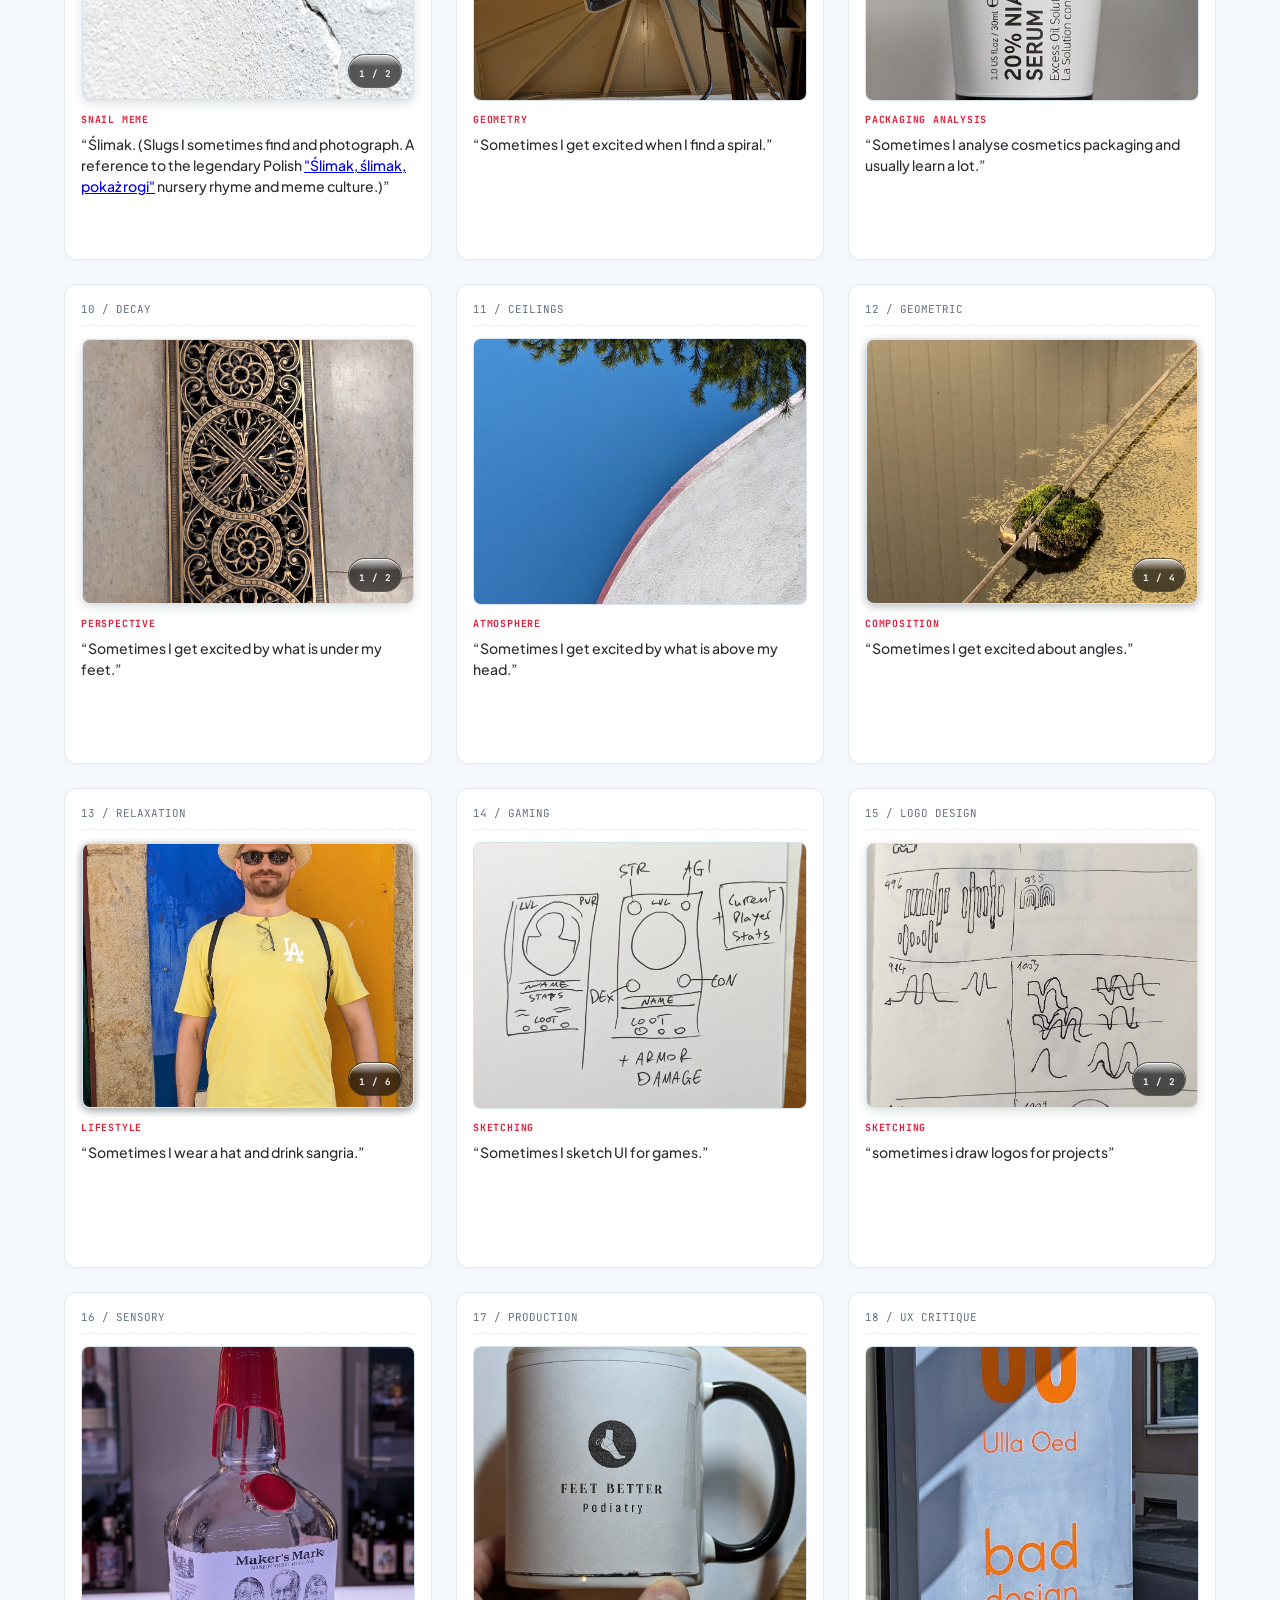
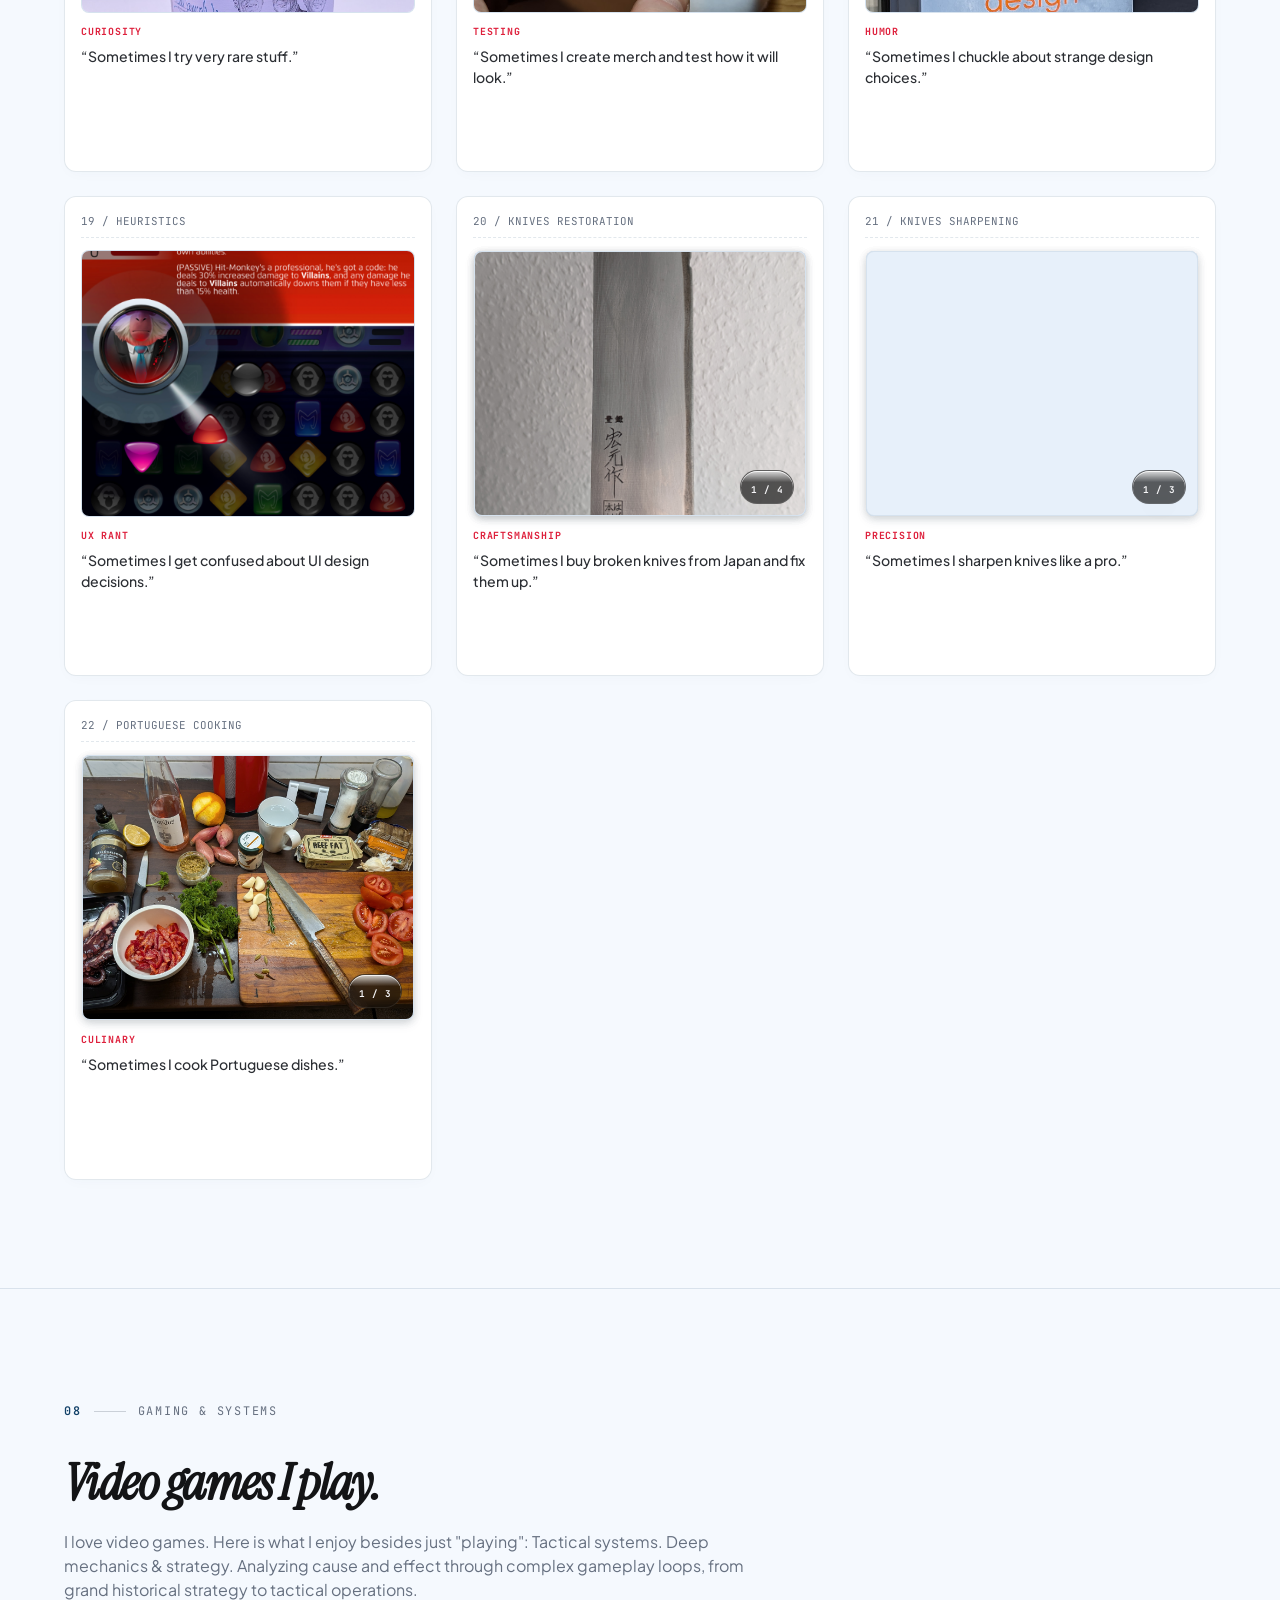
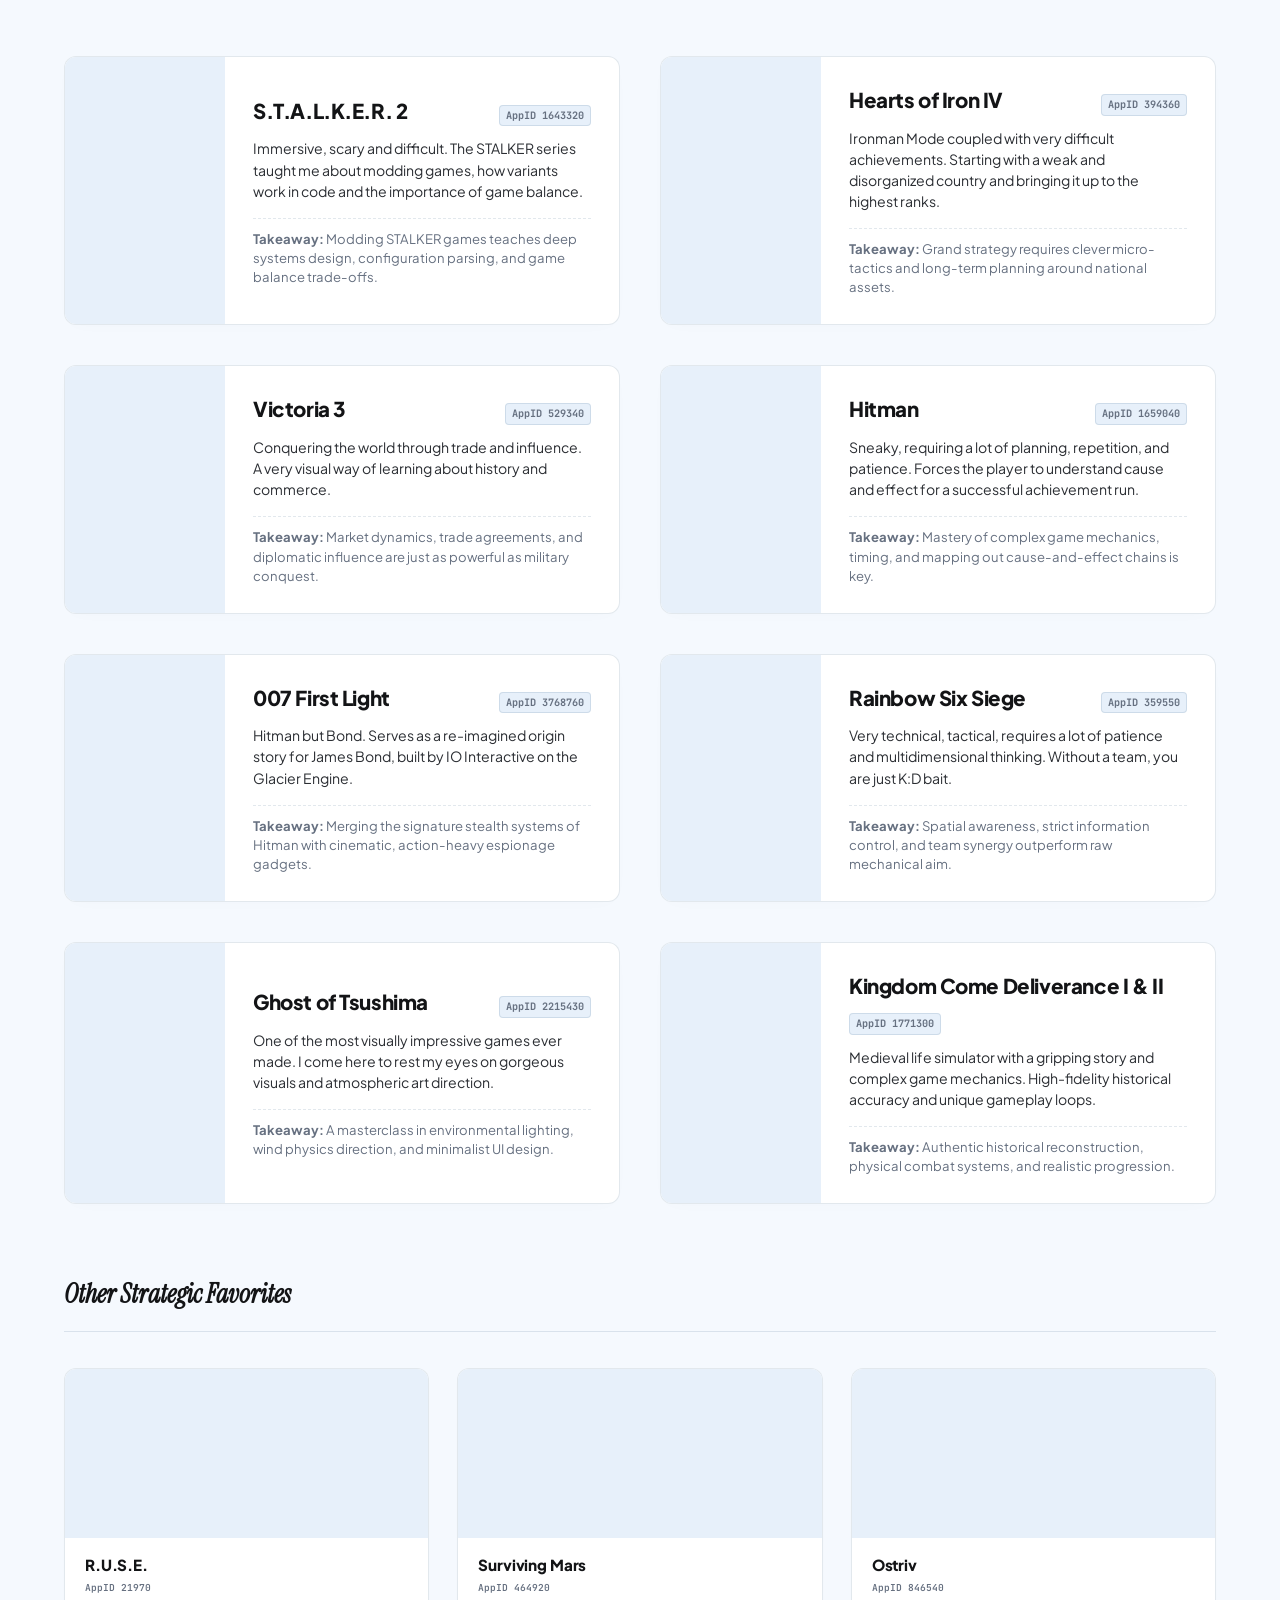
==== commit 7464afbe: "feat: add Chess Mastery Field Guide page (/chess-rules.html) and integrate in-app Rules navigation" ====
--- a/index.html
+++ b/index.html
@@ -440,6 +440,24 @@
                                         </span>
                                     </span>
                                 </a>
+                                <a href="chess-rules.html" target="_blank" rel="noopener" class="text-reveal-btn">
+                                    <span class="btn-arrow-wrap" aria-hidden="true">
+                                        <svg class="btn-arrow-icon" viewBox="0 0 24 24" fill="none" stroke-width="2.2" stroke-linecap="round" stroke-linejoin="round">
+                                            <line x1="5" y1="12" x2="19" y2="12"></line>
+                                            <polyline points="12 5 19 12 12 19"></polyline>
+                                        </svg>
+                                    </span>
+                                    <span class="btn-text-mask">
+                                        <span class="btn-text-track lang-en">
+                                            <span class="btn-text-item">Strategic Field Guide</span>
+                                            <span class="btn-text-item">Strategic Field Guide</span>
+                                        </span>
+                                        <span class="btn-text-track lang-de">
+                                            <span class="btn-text-item">Strategie-Guide</span>
+                                            <span class="btn-text-item">Strategie-Guide</span>
+                                        </span>
+                                    </span>
+                                </a>
                                 <a href="https://github.com/ViktorEnns/chessmoves" target="_blank" rel="noopener" class="text-reveal-btn">
                                     <span class="btn-arrow-wrap" aria-hidden="true">
                                         <svg class="btn-arrow-icon" viewBox="0 0 24 24" fill="none" stroke-width="2.2" stroke-linecap="round" stroke-linejoin="round">
